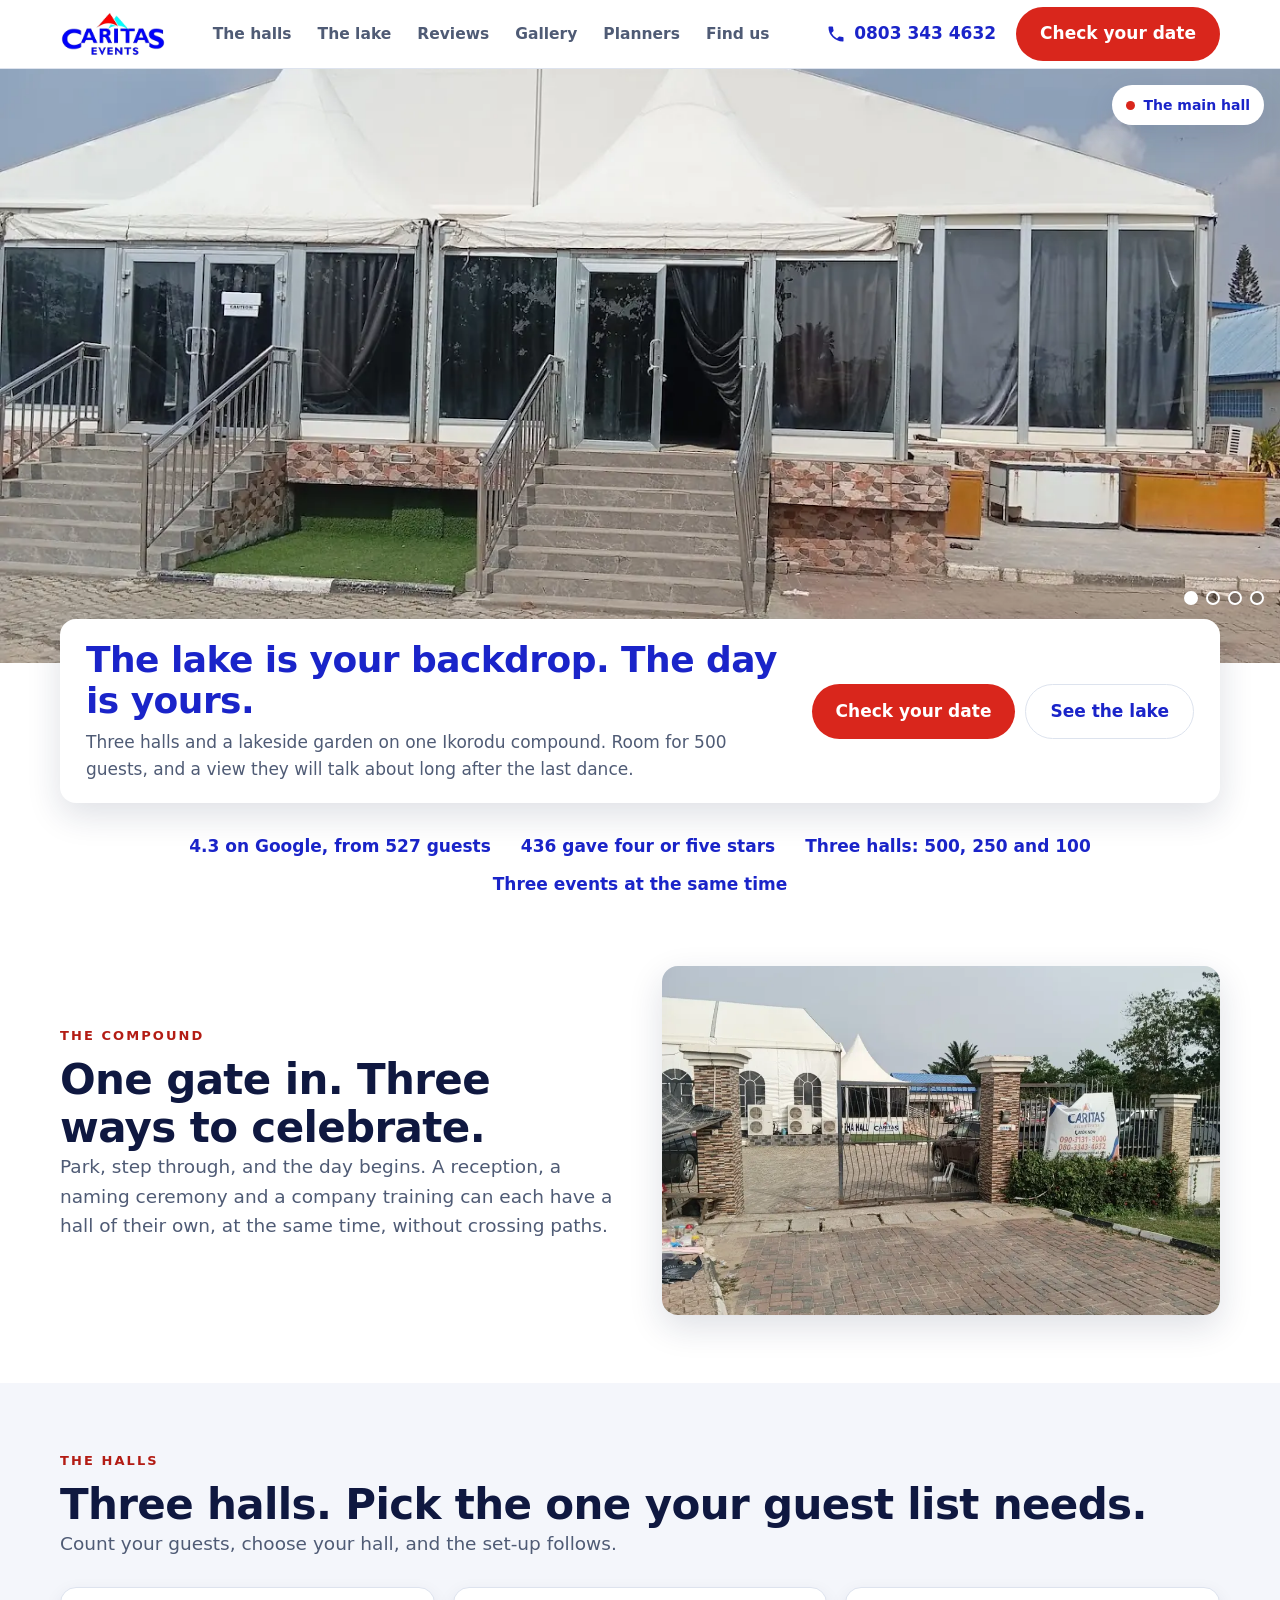
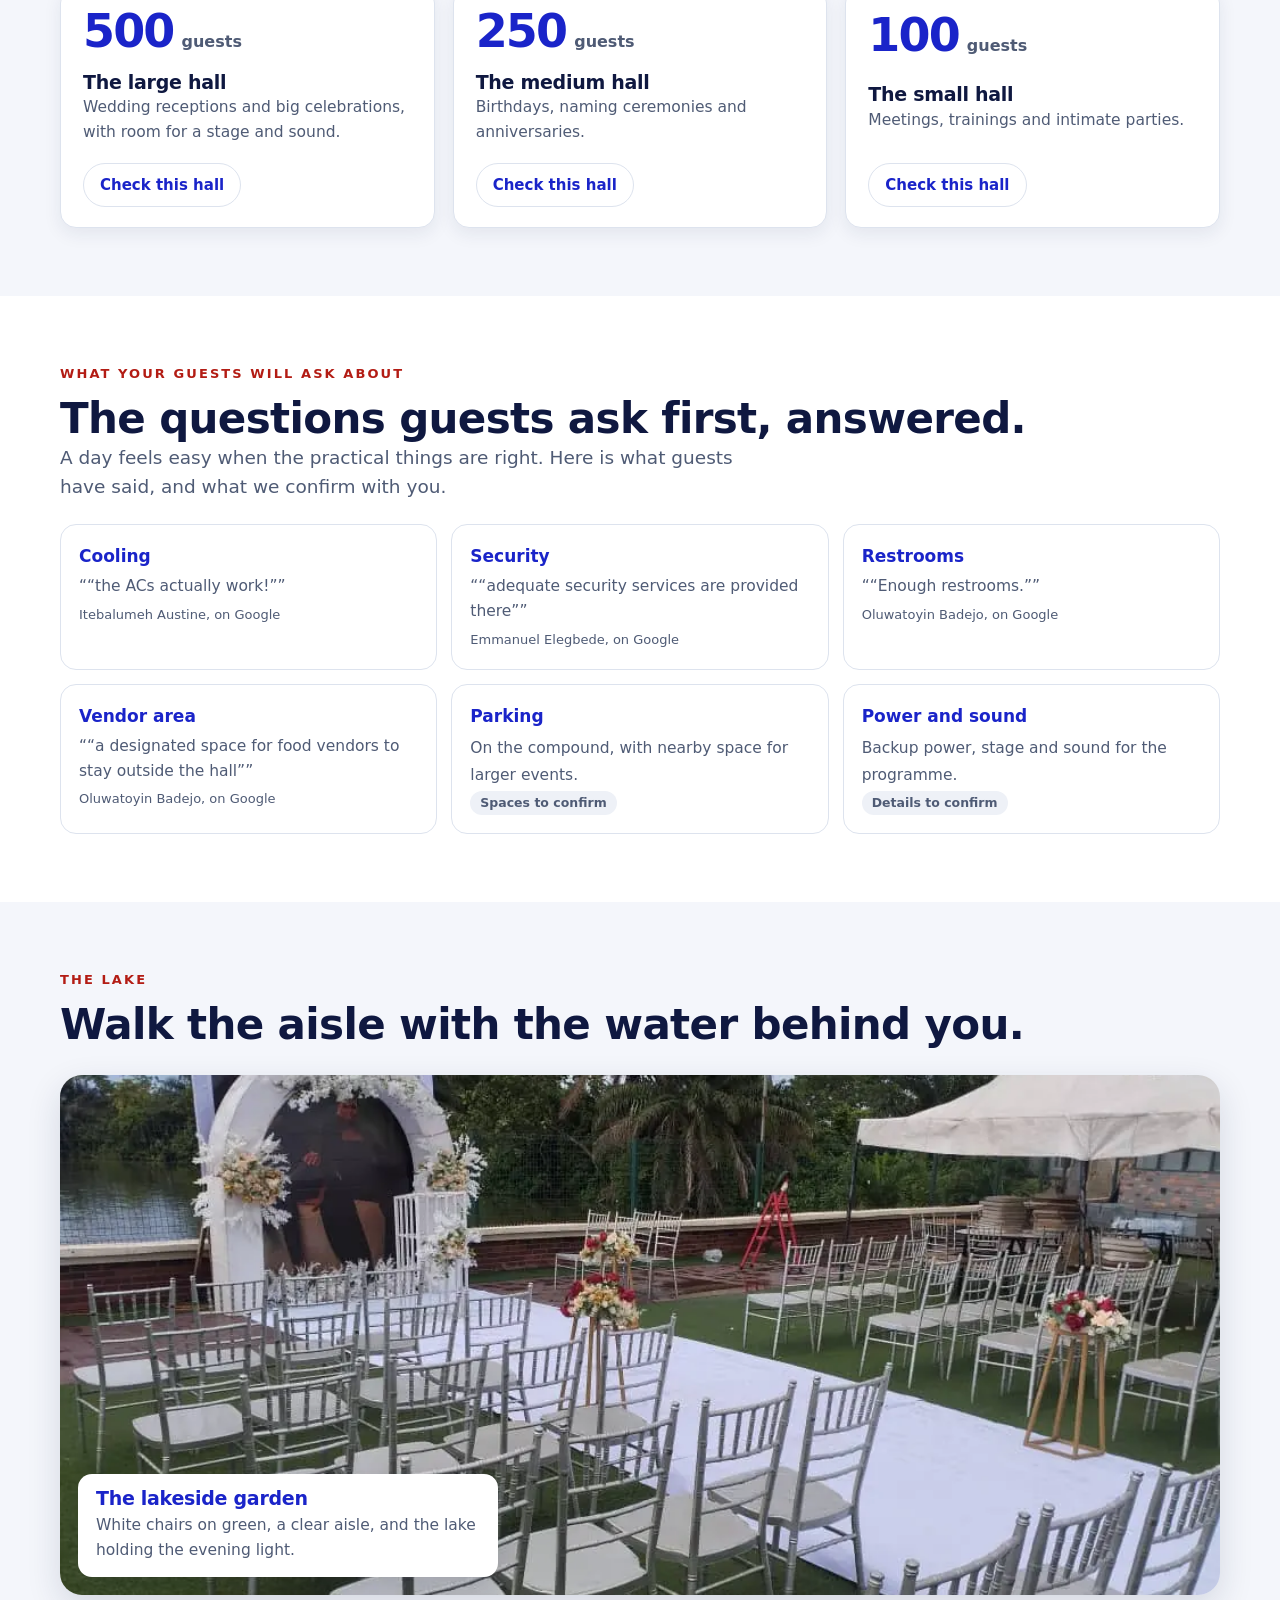
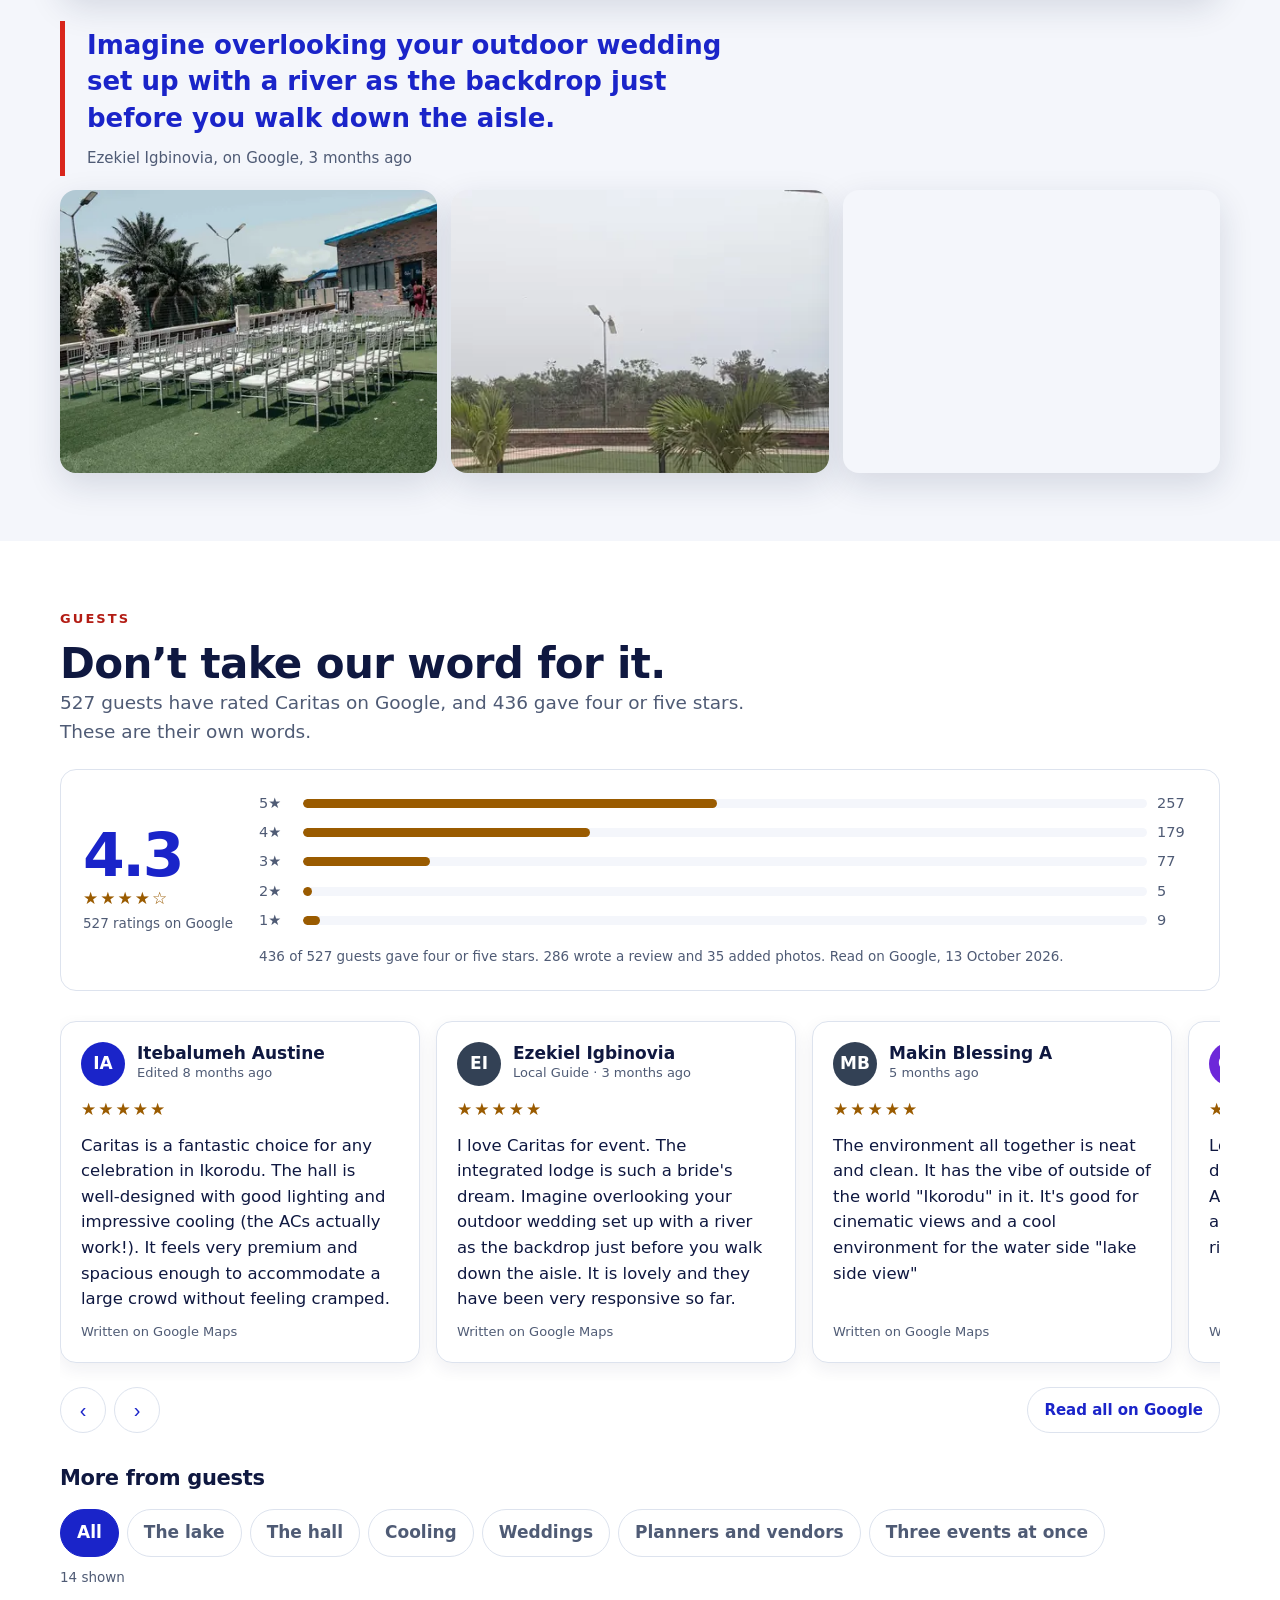
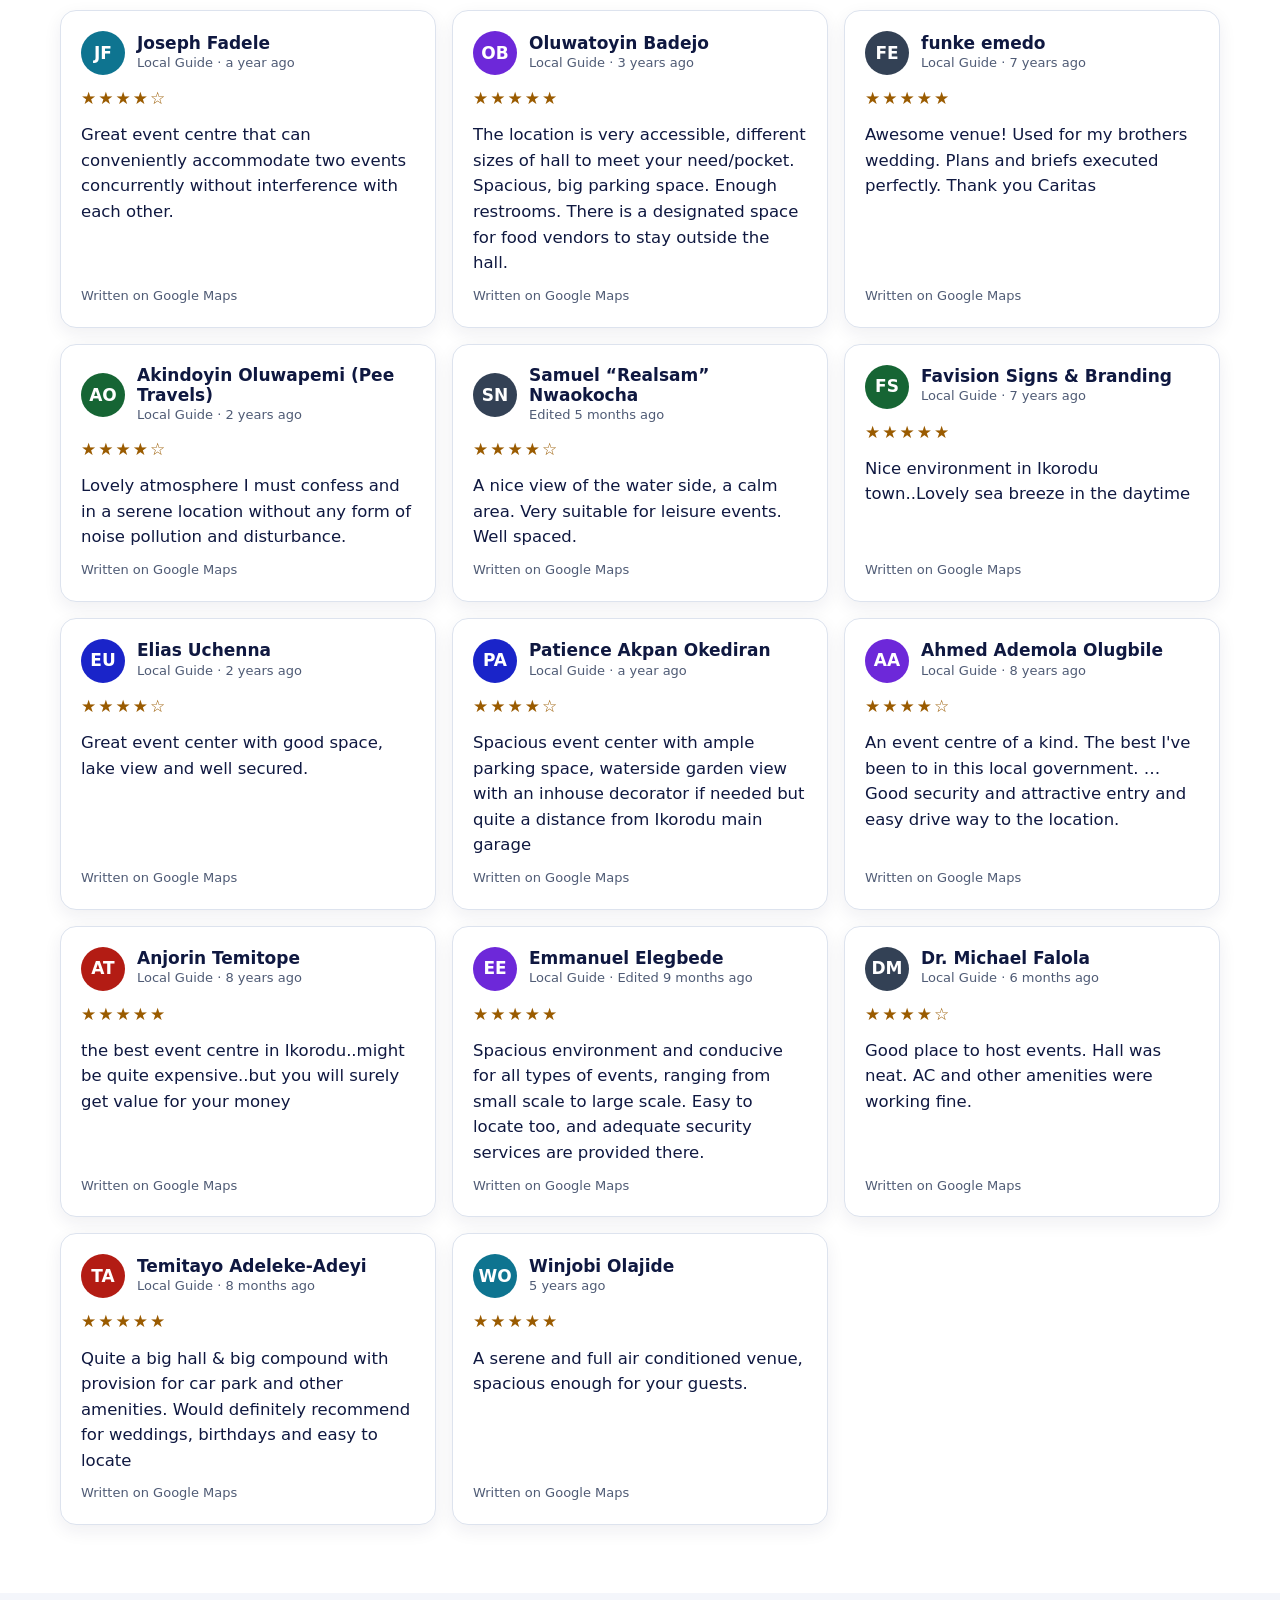
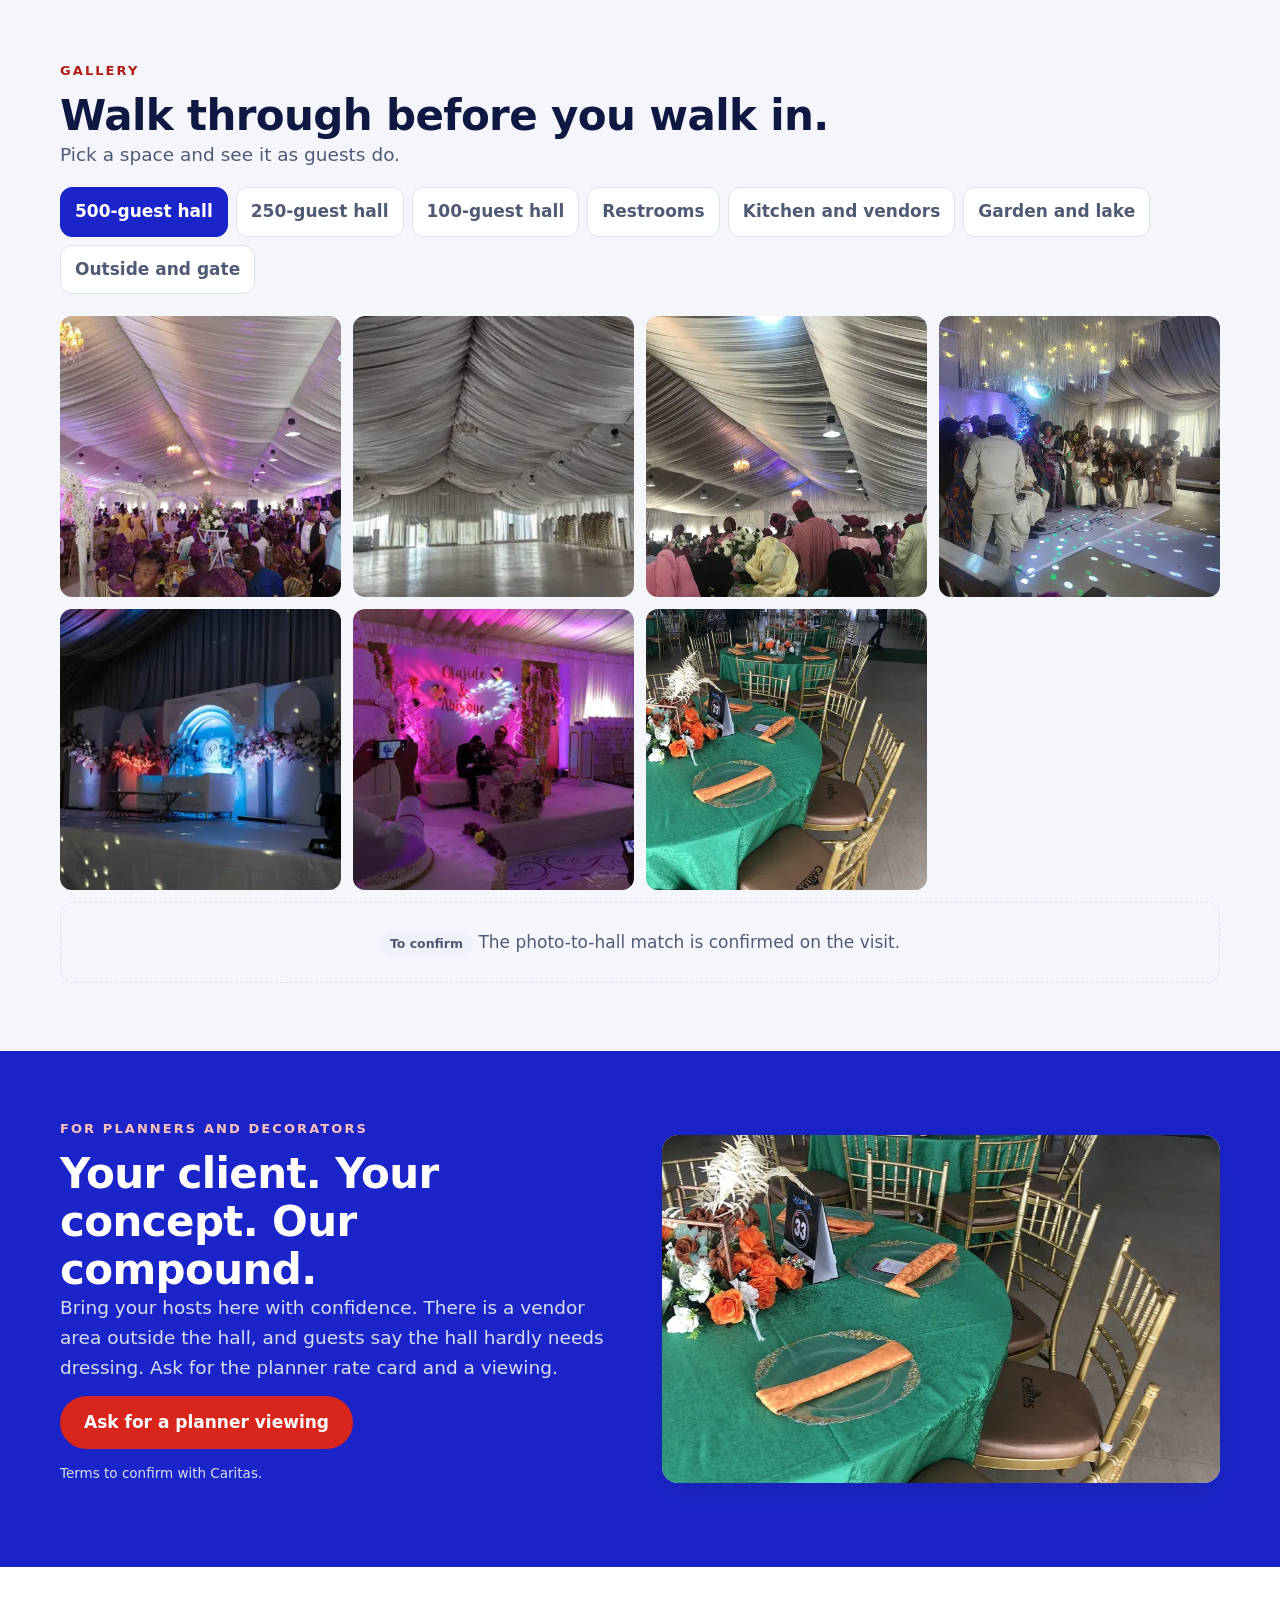
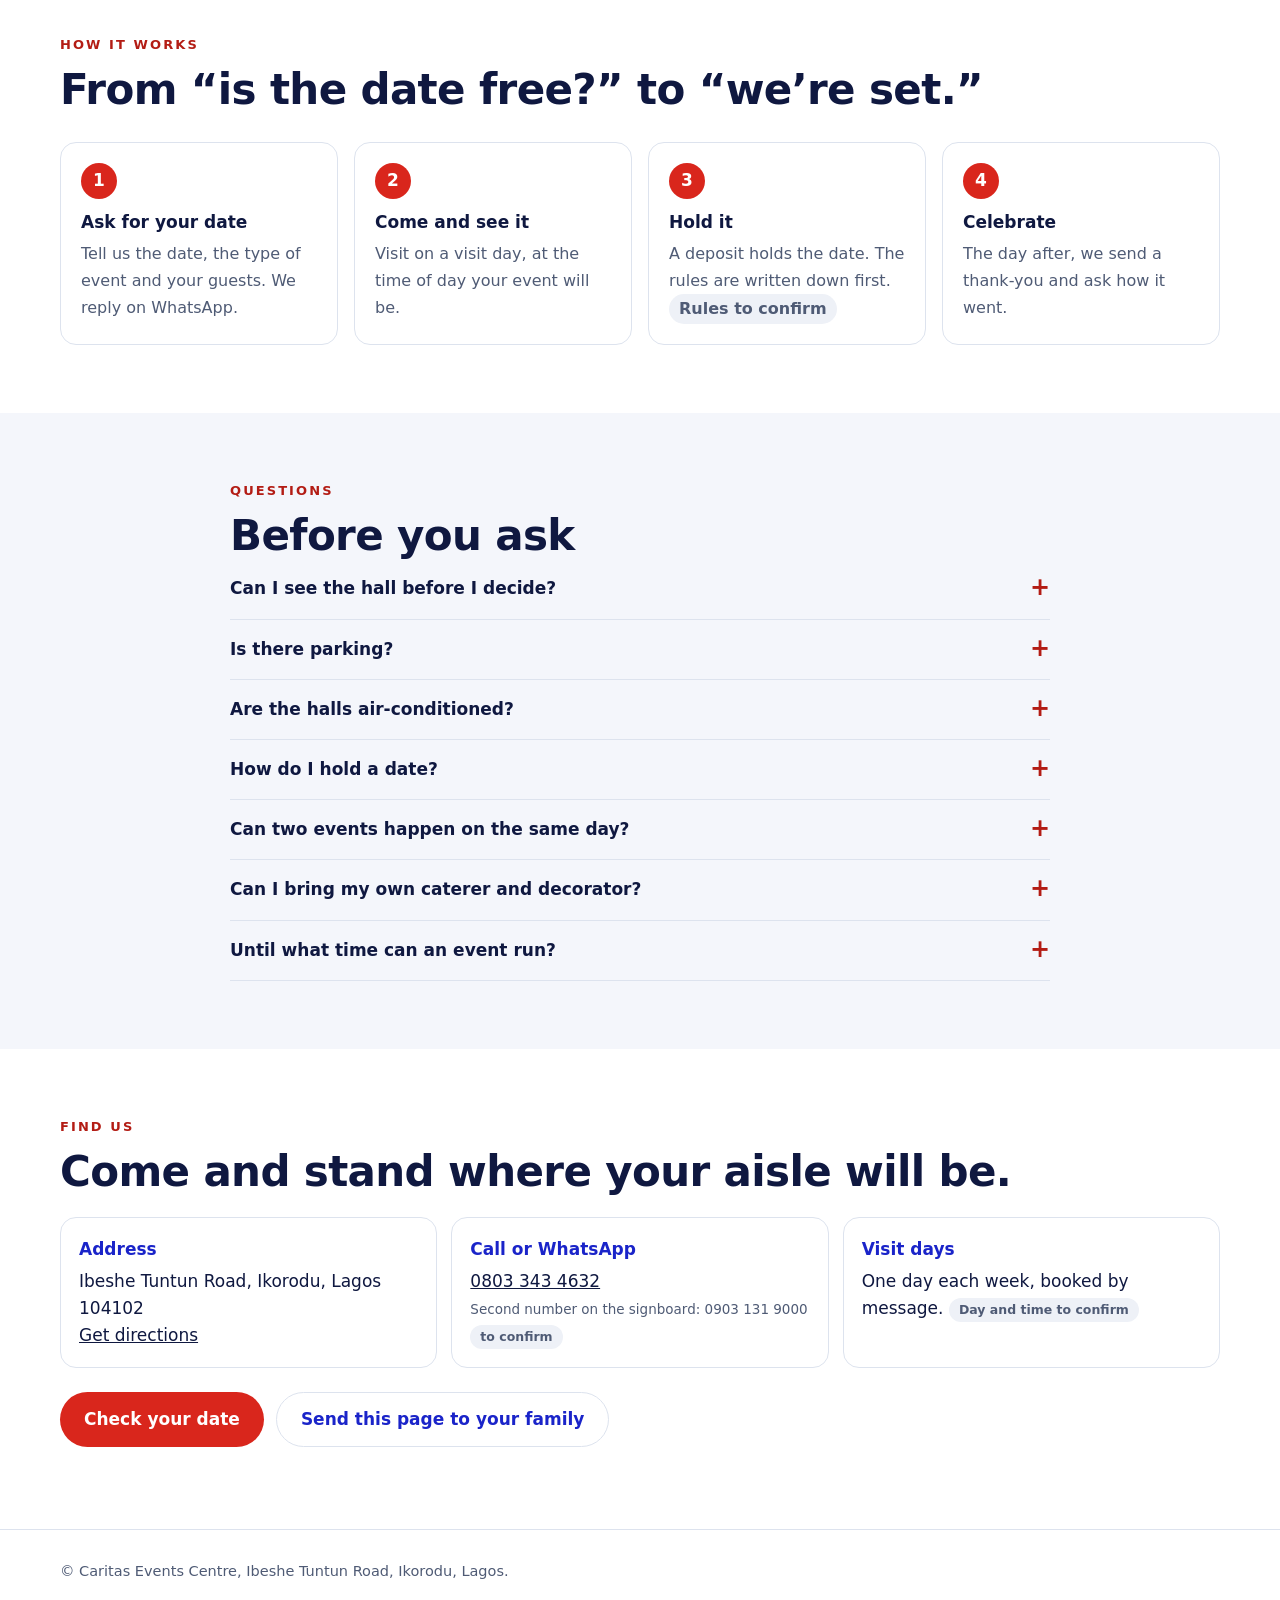
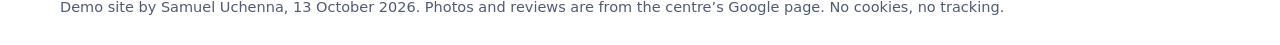
==== essential/index.html @ 0347643a "Preview v3: real reviews, hall galleries, faster images, bug fixes Co-Authored-By: Claude Sonnet 5.5" ====
<!doctype html><html lang="en"><head><meta charset="utf-8"><meta name="viewport" content="width=device-width, initial-scale=1"><meta name="robots" content="noindex, nofollow"><meta name="theme-color" content="#1a24c9"><title>Caritas Events Centre, Ikorodu: the lake is your backdrop</title><meta name="description" content="Three halls and a lakeside garden in Ikorodu. Weddings, birthdays, naming ceremonies and company events, for 100 to 500 guests."><link rel="icon" type="image/png" href="../assets/img/favicon.png"><link rel="preload" as="image" href="../assets/img/exterior-main-hall-960.webp" imagesrcset="../assets/img/exterior-main-hall-480.webp 480w, ../assets/img/exterior-main-hall-960.webp 960w, ../assets/img/exterior-main-hall-1400.webp 1400w" imagesizes="100vw" fetchpriority="high"><script>document.documentElement.className+=" js"</script><link rel="stylesheet" href="../assets/site.css"></head><body><a class="skip" href="#main">Skip to the content</a><header class="top"><div class="wrap"><a class="logo" href="#" aria-label="Caritas Events Centre home"><img src="../assets/img/logo.png" alt="Caritas Events Centre" width="106" height="46"></a><nav class="links" id="site-nav" aria-label="Main"><a href="#halls">The halls</a><a href="#lake">The lake</a><a href="#reviews">Reviews</a><a href="#gallery">Gallery</a><a href="#planners">Planners</a><a href="#contact">Find us</a></nav><div class="hdr-right"><a class="ph-link hide-sm" href="tel:+2348033434632"><svg class="ico" viewBox="0 0 24 24" aria-hidden="true"><path d="M6.62 10.79a15.05 15.05 0 0 0 6.59 6.59l2.2-2.2a1 1 0 0 1 1.01-.24c1.12.37 2.33.57 3.58.57a1 1 0 0 1 1 1V20a1 1 0 0 1-1 1A17 17 0 0 1 3 4a1 1 0 0 1 1-1h3.5a1 1 0 0 1 1 1c0 1.25.2 2.46.57 3.58a1 1 0 0 1-.25 1.01l-2.2 2.2z"/></svg>0803 343 4632</a><a class="btn btn-coral hide-sm" href="#" data-open="date">Check your date</a><button class="btn btn-line menu-btn" aria-label="Menu" aria-controls="site-nav">Menu</button></div></div></header><main id="main"><section class="hero" style="padding:0"><div class="slides"><div class="slide"><img src="../assets/img/exterior-main-hall-960.webp" srcset="../assets/img/exterior-main-hall-480.webp 480w, ../assets/img/exterior-main-hall-960.webp 960w, ../assets/img/exterior-main-hall-1400.webp 1400w" sizes="100vw" width="1400" height="1054" alt="The main marquee hall, seen from the forecourt" fetchpriority="high" decoding="async"><a class="tag" href="#halls">The main hall</a></div><div class="slide"><img src="../assets/img/lakeside-ceremony-garden-960.webp" srcset="../assets/img/lakeside-ceremony-garden-480.webp 480w, ../assets/img/lakeside-ceremony-garden-960.webp 960w, ../assets/img/lakeside-ceremony-garden-1020.webp 1020w" sizes="100vw" width="1020" height="768" alt="The lakeside garden, set for a ceremony, with the water behind" loading="lazy" decoding="async"><a class="tag" href="#lake">The lakeside garden</a></div><div class="slide"><img src="../assets/img/marquee-interior-wedding-960.webp" srcset="../assets/img/marquee-interior-wedding-480.webp 480w, ../assets/img/marquee-interior-wedding-960.webp 960w, ../assets/img/marquee-interior-wedding-1400.webp 1400w" sizes="100vw" width="1400" height="1050" alt="Inside the marquee hall at a wedding reception" loading="lazy" decoding="async"><a class="tag" href="#gallery">Inside the hall</a></div><div class="slide"><img src="../assets/img/stage-blue-lighting-960.webp" srcset="../assets/img/stage-blue-lighting-480.webp 480w, ../assets/img/stage-blue-lighting-960.webp 960w, ../assets/img/stage-blue-lighting-1400.webp 1400w" sizes="100vw" width="1400" height="934" alt="A stage with blue lighting and flowers" loading="lazy" decoding="async"><a class="tag" href="#gallery">The stage</a></div><div class="dots"><button aria-label="Show photo 1"></button><button aria-label="Show photo 2"></button><button aria-label="Show photo 3"></button><button aria-label="Show photo 4"></button></div></div><div class="panel"><div><h1>The lake is your backdrop. The day is yours.</h1><p>Three halls and a lakeside garden on one Ikorodu compound. Room for 500 guests, and a view they will talk about long after the last dance.</p></div><div class="cta"><a class="btn btn-coral" href="#" data-open="date">Check your date</a><a class="btn btn-line" href="#lake">See the lake</a></div></div></section><div class="wrap"><div class="proof"><span>4.3 on Google, from 527 guests</span><span>436 gave four or five stars</span><span>Three halls: 500, 250 and 100</span><span>Three events at the same time</span></div></div><section><div class="wrap split"><div><div class="eyebrow">The compound</div><h2>One gate in. Three ways to celebrate.</h2><p class="lead">Park, step through, and the day begins. A reception, a naming ceremony and a company training can each have a hall of their own, at the same time, without crossing paths.</p></div><div class="photo wide reveal"><img src="../assets/img/gate-and-signboard-960.webp" srcset="../assets/img/gate-and-signboard-480.webp 480w, ../assets/img/gate-and-signboard-960.webp 960w, ../assets/img/gate-and-signboard-1400.webp 1400w" sizes="(max-width:900px) 100vw, 560px" width="1400" height="1050" alt="The gate and signboard at Caritas Events Centre" loading="lazy" decoding="async"></div></div></section><section id="halls" class="mist"><div class="wrap"><div class="eyebrow">The halls</div><h2>Three halls. Pick the one your guest list needs.</h2><p class="lead">Count your guests, choose your hall, and the set-up follows.</p><div class="halls"><article class="hall compact reveal"><div class="cap">500<small>guests</small></div><div class="info"><h3>The large hall</h3><p>Wedding receptions and big celebrations, with room for a stage and sound.</p></div><a class="btn btn-line btn-sm" href="#" data-open="date" data-hall="the 500-guest hall">Check this hall</a></article><article class="hall compact reveal"><div class="cap">250<small>guests</small></div><div class="info"><h3>The medium hall</h3><p>Birthdays, naming ceremonies and anniversaries.</p></div><a class="btn btn-line btn-sm" href="#" data-open="date" data-hall="the 250-guest hall">Check this hall</a></article><article class="hall compact reveal"><div class="cap">100<small>guests</small></div><div class="info"><h3>The small hall</h3><p>Meetings, trainings and intimate parties.</p></div><a class="btn btn-line btn-sm" href="#" data-open="date" data-hall="the 100-guest hall">Check this hall</a></article></div></div></section><section><div class="wrap"><div class="eyebrow">What your guests will ask about</div><h2>The questions guests ask first, answered.</h2><p class="lead">A day feels easy when the practical things are right. Here is what guests have said, and what we confirm with you.</p><div class="cards"><div class="card reveal"><b>Cooling</b><q>“the ACs actually work!”</q><cite>Itebalumeh Austine, on Google</cite></div><div class="card reveal"><b>Security</b><q>“adequate security services are provided there”</q><cite>Emmanuel Elegbede, on Google</cite></div><div class="card reveal"><b>Restrooms</b><q>“Enough restrooms.”</q><cite>Oluwatoyin Badejo, on Google</cite></div><div class="card reveal"><b>Vendor area</b><q>“a designated space for food vendors to stay outside the hall”</q><cite>Oluwatoyin Badejo, on Google</cite></div><div class="card reveal"><b>Parking</b><span style="color:var(--muted);font-size:15.5px">On the compound, with nearby space for larger events.</span><br><span class="tbc">Spaces to confirm</span></div><div class="card reveal"><b>Power and sound</b><span style="color:var(--muted);font-size:15.5px">Backup power, stage and sound for the programme.</span><br><span class="tbc">Details to confirm</span></div></div></div></section><section id="lake" class="mist"><div class="wrap"><div class="eyebrow">The lake</div><h2>Walk the aisle with the water behind you.</h2><div class="feature reveal"><img src="../assets/img/lakeside-ceremony-garden-960.webp" srcset="../assets/img/lakeside-ceremony-garden-480.webp 480w, ../assets/img/lakeside-ceremony-garden-960.webp 960w, ../assets/img/lakeside-ceremony-garden-1020.webp 1020w" sizes="(max-width:1200px) 100vw, 1160px" width="1020" height="768" alt="The lakeside garden, set for a ceremony, with the water behind" loading="lazy" decoding="async"><div class="cap-card"><h3>The lakeside garden</h3><p>White chairs on green, a clear aisle, and the lake holding the evening light.</p></div></div><blockquote class="quote-hero"><q>Imagine overlooking your outdoor wedding set up with a river as the backdrop just before you walk down the aisle.</q><cite>Ezekiel Igbinovia, on Google, 3 months ago</cite></blockquote><div class="strip"><div class="photo reveal"><img src="../assets/img/garden-chairs-by-water-960.webp" srcset="../assets/img/garden-chairs-by-water-480.webp 480w, ../assets/img/garden-chairs-by-water-960.webp 960w, ../assets/img/garden-chairs-by-water-1400.webp 1400w" sizes="(max-width:700px) 100vw, 380px" width="1400" height="934" alt="Ceremony chairs set out on the lawn beside the water" loading="lazy" decoding="async"></div><div class="photo reveal"><img src="../assets/img/water-view-960.webp" srcset="../assets/img/water-view-480.webp 480w, ../assets/img/water-view-960.webp 960w, ../assets/img/water-view-1400.webp 1400w" sizes="(max-width:700px) 100vw, 380px" width="1400" height="788" alt="The water beyond the compound wall" loading="lazy" decoding="async"></div><div class="photo reveal"><img src="../assets/img/exterior-main-hall-960.webp" srcset="../assets/img/exterior-main-hall-480.webp 480w, ../assets/img/exterior-main-hall-960.webp 960w, ../assets/img/exterior-main-hall-1400.webp 1400w" sizes="(max-width:700px) 100vw, 380px" width="1400" height="1054" alt="The main marquee hall, seen from the forecourt" loading="lazy" decoding="async"></div></div></div></section><section id="reviews"><div class="wrap"><div class="eyebrow">Guests</div><h2>Don’t take our word for it.</h2><p class="lead">527 guests have rated Caritas on Google, and 436 gave four or five stars. These are their own words.</p><div class="sum-row"><div><div class="big">4.3</div><div class="stars" aria-hidden="true">★★★★☆</div><div class="note">527 ratings on Google</div></div><div class="bars"><div class="bar-r"><span>5★</span><i><b style="width:49%"></b></i><span>257</span></div><div class="bar-r"><span>4★</span><i><b style="width:34%"></b></i><span>179</span></div><div class="bar-r"><span>3★</span><i><b style="width:15%"></b></i><span>77</span></div><div class="bar-r"><span>2★</span><i><b style="width:1%"></b></i><span>5</span></div><div class="bar-r"><span>1★</span><i><b style="width:2%"></b></i><span>9</span></div><p class="note" style="margin:8px 0 0">436 of 527 guests gave four or five stars. 286 wrote a review and 35 added photos. Read on Google, 13 October 2026.</p></div></div><div class="rv-wrap"><div class="rv-track" id="rv-home" tabindex="0" aria-label="Guest reviews, scroll sideways"><article class="rv" data-tags="hall ac"><div class="who"><span class="av" style="background:#1a24c9" aria-hidden="true">IA</span><div><div class="nm">Itebalumeh Austine</div><div class="mt">Edited 8 months ago</div></div></div><div class="stars" role="img" aria-label="5 out of 5 stars">★★★★★</div><q>Caritas is a fantastic choice for any celebration in Ikorodu. The hall is well-designed with good lighting and impressive cooling (the ACs actually work!). It feels very premium and spacious enough to accommodate a large crowd without feeling cramped.</q><div class="src">Written on Google Maps</div></article><article class="rv" data-tags="lake weddings"><div class="who"><span class="av" style="background:#334155" aria-hidden="true">EI</span><div><div class="nm">Ezekiel Igbinovia</div><div class="mt">Local Guide &middot; 3 months ago</div></div></div><div class="stars" role="img" aria-label="5 out of 5 stars">★★★★★</div><q>I love Caritas for event. The integrated lodge is such a bride&#x27;s dream. Imagine overlooking your outdoor wedding set up with a river as the backdrop just before you walk down the aisle. It is lovely and they have been very responsive so far.</q><div class="src">Written on Google Maps</div></article><article class="rv" data-tags="lake"><div class="who"><span class="av" style="background:#334155" aria-hidden="true">MB</span><div><div class="nm">Makin Blessing A</div><div class="mt">5 months ago</div></div></div><div class="stars" role="img" aria-label="5 out of 5 stars">★★★★★</div><q>The environment all together is neat and clean. It has the vibe of outside of the world &quot;Ikorodu&quot; in it. It&#x27;s good for cinematic views and a cool environment for the water side &quot;lake side view&quot;</q><div class="src">Written on Google Maps</div></article><article class="rv" data-tags="hall ac"><div class="who"><span class="av" style="background:#6d28d9" aria-hidden="true">OT</span><div><div class="nm">Olubode Taiwo</div><div class="mt">Local Guide &middot; a year ago</div></div></div><div class="stars" role="img" aria-label="5 out of 5 stars">★★★★★</div><q>Lovely event space; spacious, well-designed, and very comfortable. The AC was super cold (in a good way!) and the overall atmosphere was just right. Great spot for gatherings.</q><div class="src">Written on Google Maps</div></article><article class="rv" data-tags="planners"><div class="who"><span class="av" style="background:#166534" aria-hidden="true">FK</span><div><div class="nm">Femi Kumolu</div><div class="mt">Local Guide &middot; a year ago</div></div></div><div class="stars" role="img" aria-label="4 out of 5 stars">★★★★☆</div><q>I recently attended an event at Caritas Event Center as a vendor, bringing our photobooth for a Nikkai engagement. I must say, I was pleasantly surprised that Ikorodu has such a spacious and well-maintained hall.</q><div class="src">Written on Google Maps</div></article><article class="rv" data-tags="three"><div class="who"><span class="av" style="background:#6d28d9" aria-hidden="true">SF</span><div><div class="nm">Safi Funmilayo</div><div class="mt">Local Guide &middot; a year ago</div></div></div><div class="stars" role="img" aria-label="4 out of 5 stars">★★★★☆</div><q>It’s a great event centre with enough space and 3 events can happen at once.</q><div class="src">Written on Google Maps</div></article><article class="rv" data-tags="hall ac planners"><div class="who"><span class="av" style="background:#8a4b00" aria-hidden="true">SS</span><div><div class="nm">sandra shenkoya</div><div class="mt">Local Guide &middot; Edited 5 years ago</div></div></div><div class="stars" role="img" aria-label="4 out of 5 stars">★★★★☆</div><q>The hall it self is big and spacious, with air conditioners that actually work. It doesn&#x27;t need much decorations cos it looks rather nice. … It&#x27;s nice for pictures and it&#x27;s along the road side so you don&#x27;t miss your way.</q><div class="src">Written on Google Maps</div></article><article class="rv" data-tags="hall"><div class="who"><span class="av" style="background:#0e7490" aria-hidden="true">AA</span><div><div class="nm">Anita Ajah</div><div class="mt">Local Guide &middot; 7 years ago</div></div></div><div class="stars" role="img" aria-label="4 out of 5 stars">★★★★☆</div><q>This is the biggest and well managed corporate and social event center in Ikorodu. Located on a big piece of land and in a serene environment</q><div class="src">Written on Google Maps</div></article></div><div class="car-btns"><button class="car-prev" aria-label="Previous reviews">&#8249;</button><button class="car-next" aria-label="Next reviews">&#8250;</button><a class="btn btn-line btn-sm" style="margin-left:auto" href="https://www.google.com/maps/place/Caritas+Events+Centre/@6.5848341,3.4921721,17z/data=!4m8!3m7!1s0x103bede7ea546eed:0x8d86a4871b1d85a9!8m2!3d6.5848341!4d3.4921721!9m1!1b1!16s%2Fg%2F11b6tzh2dl" target="_blank" rel="noopener">Read all on Google</a></div></div><h3 style="margin-top:34px">More from guests</h3><div><div class="chips rv-filter" data-for="rv-all" role="group" aria-label="Filter reviews"><button class="on" data-f="all" aria-pressed="true">All</button><button data-f="lake" aria-pressed="false">The lake</button><button data-f="hall" aria-pressed="false">The hall</button><button data-f="ac" aria-pressed="false">Cooling</button><button data-f="weddings" aria-pressed="false">Weddings</button><button data-f="planners" aria-pressed="false">Planners and vendors</button><button data-f="three" aria-pressed="false">Three events at once</button></div><p class="note rv-count" style="margin-top:10px">14 shown</p><div class="rv-grid" id="rv-all"><article class="rv" data-tags="three"><div class="who"><span class="av" style="background:#0e7490" aria-hidden="true">JF</span><div><div class="nm">Joseph Fadele</div><div class="mt">Local Guide &middot; a year ago</div></div></div><div class="stars" role="img" aria-label="4 out of 5 stars">★★★★☆</div><q>Great event centre that can conveniently accommodate two events concurrently without interference with each other.</q><div class="src">Written on Google Maps</div></article><article class="rv" data-tags="planners hall"><div class="who"><span class="av" style="background:#6d28d9" aria-hidden="true">OB</span><div><div class="nm">Oluwatoyin Badejo</div><div class="mt">Local Guide &middot; 3 years ago</div></div></div><div class="stars" role="img" aria-label="5 out of 5 stars">★★★★★</div><q>The location is very accessible, different sizes of hall to meet your need/pocket. Spacious, big parking space. Enough restrooms. There is a designated space for food vendors to stay outside the hall.</q><div class="src">Written on Google Maps</div></article><article class="rv" data-tags="weddings planners"><div class="who"><span class="av" style="background:#334155" aria-hidden="true">FE</span><div><div class="nm">funke emedo</div><div class="mt">Local Guide &middot; 7 years ago</div></div></div><div class="stars" role="img" aria-label="5 out of 5 stars">★★★★★</div><q>Awesome venue! Used for my brothers wedding. Plans and briefs executed perfectly. Thank you Caritas</q><div class="src">Written on Google Maps</div></article><article class="rv" data-tags="lake"><div class="who"><span class="av" style="background:#166534" aria-hidden="true">AO</span><div><div class="nm">Akindoyin Oluwapemi (Pee Travels)</div><div class="mt">Local Guide &middot; 2 years ago</div></div></div><div class="stars" role="img" aria-label="4 out of 5 stars">★★★★☆</div><q>Lovely atmosphere I must confess and in a serene location without any form of noise pollution and disturbance.</q><div class="src">Written on Google Maps</div></article><article class="rv" data-tags="lake"><div class="who"><span class="av" style="background:#334155" aria-hidden="true">SN</span><div><div class="nm">Samuel “Realsam” Nwaokocha</div><div class="mt">Edited 5 months ago</div></div></div><div class="stars" role="img" aria-label="4 out of 5 stars">★★★★☆</div><q>A nice view of the water side, a calm area. Very suitable for leisure events. Well spaced.</q><div class="src">Written on Google Maps</div></article><article class="rv" data-tags="lake"><div class="who"><span class="av" style="background:#166534" aria-hidden="true">FS</span><div><div class="nm">Favision Signs &amp; Branding</div><div class="mt">Local Guide &middot; 7 years ago</div></div></div><div class="stars" role="img" aria-label="5 out of 5 stars">★★★★★</div><q>Nice environment in Ikorodu town..Lovely sea breeze in the daytime</q><div class="src">Written on Google Maps</div></article><article class="rv" data-tags="lake"><div class="who"><span class="av" style="background:#1a24c9" aria-hidden="true">EU</span><div><div class="nm">Elias Uchenna</div><div class="mt">Local Guide &middot; 2 years ago</div></div></div><div class="stars" role="img" aria-label="4 out of 5 stars">★★★★☆</div><q>Great event center with good space, lake view and well secured.</q><div class="src">Written on Google Maps</div></article><article class="rv" data-tags="lake planners"><div class="who"><span class="av" style="background:#1a24c9" aria-hidden="true">PA</span><div><div class="nm">Patience Akpan Okediran</div><div class="mt">Local Guide &middot; a year ago</div></div></div><div class="stars" role="img" aria-label="4 out of 5 stars">★★★★☆</div><q>Spacious event center with ample parking space, waterside garden view with an inhouse decorator if needed but quite a distance from Ikorodu main garage</q><div class="src">Written on Google Maps</div></article><article class="rv" data-tags="hall"><div class="who"><span class="av" style="background:#6d28d9" aria-hidden="true">AA</span><div><div class="nm">Ahmed Ademola Olugbile</div><div class="mt">Local Guide &middot; 8 years ago</div></div></div><div class="stars" role="img" aria-label="4 out of 5 stars">★★★★☆</div><q>An event centre of a kind. The best I&#x27;ve been to in this local government. … Good security and attractive entry and easy drive way to the location.</q><div class="src">Written on Google Maps</div></article><article class="rv" data-tags="hall"><div class="who"><span class="av" style="background:#b31c14" aria-hidden="true">AT</span><div><div class="nm">Anjorin Temitope</div><div class="mt">Local Guide &middot; 8 years ago</div></div></div><div class="stars" role="img" aria-label="5 out of 5 stars">★★★★★</div><q>the best event centre in Ikorodu..might be quite expensive..but you will surely get value for your money</q><div class="src">Written on Google Maps</div></article><article class="rv" data-tags="hall"><div class="who"><span class="av" style="background:#6d28d9" aria-hidden="true">EE</span><div><div class="nm">Emmanuel Elegbede</div><div class="mt">Local Guide &middot; Edited 9 months ago</div></div></div><div class="stars" role="img" aria-label="5 out of 5 stars">★★★★★</div><q>Spacious environment and conducive for all types of events, ranging from small scale to large scale. Easy to locate too, and adequate security services are provided there.</q><div class="src">Written on Google Maps</div></article><article class="rv" data-tags="hall ac"><div class="who"><span class="av" style="background:#334155" aria-hidden="true">DM</span><div><div class="nm">Dr. Michael Falola</div><div class="mt">Local Guide &middot; 6 months ago</div></div></div><div class="stars" role="img" aria-label="4 out of 5 stars">★★★★☆</div><q>Good place to host events. Hall was neat. AC and other amenities were working fine.</q><div class="src">Written on Google Maps</div></article><article class="rv" data-tags="weddings"><div class="who"><span class="av" style="background:#b31c14" aria-hidden="true">TA</span><div><div class="nm">Temitayo Adeleke-Adeyi</div><div class="mt">Local Guide &middot; 8 months ago</div></div></div><div class="stars" role="img" aria-label="5 out of 5 stars">★★★★★</div><q>Quite a big hall &amp; big compound with provision for car park and other amenities. Would definitely recommend for weddings, birthdays and easy to locate</q><div class="src">Written on Google Maps</div></article><article class="rv" data-tags="hall ac"><div class="who"><span class="av" style="background:#0e7490" aria-hidden="true">WO</span><div><div class="nm">Winjobi Olajide</div><div class="mt">5 years ago</div></div></div><div class="stars" role="img" aria-label="5 out of 5 stars">★★★★★</div><q>A serene and full air conditioned venue, spacious enough for your guests.</q><div class="src">Written on Google Maps</div></article></div></div></div></section><section id="gallery" class="mist"><div class="wrap"><div class="eyebrow">Gallery</div><h2>Walk through before you walk in.</h2><p class="lead">Pick a space and see it as guests do.</p><div><div class="tabs" role="tablist" aria-label="Choose a space"><button role="tab" data-t="g1-t500" class="on" aria-selected="true">500-guest hall</button><button role="tab" data-t="g1-t250" class="" aria-selected="false">250-guest hall</button><button role="tab" data-t="g1-t100" class="" aria-selected="false">100-guest hall</button><button role="tab" data-t="g1-trest" class="" aria-selected="false">Restrooms</button><button role="tab" data-t="g1-tkit" class="" aria-selected="false">Kitchen and vendors</button><button role="tab" data-t="g1-tgar" class="" aria-selected="false">Garden and lake</button><button role="tab" data-t="g1-tout" class="" aria-selected="false">Outside and gate</button></div><div class="tabpane" id="g1-t500" role="tabpanel"><div class="gal"><button data-zoom data-full="../assets/img/marquee-interior-wedding-1400.webp" aria-label="Enlarge photo"><img src="../assets/img/marquee-interior-wedding-960.webp" srcset="../assets/img/marquee-interior-wedding-480.webp 480w, ../assets/img/marquee-interior-wedding-960.webp 960w, ../assets/img/marquee-interior-wedding-1400.webp 1400w" sizes="(max-width:900px) 50vw, 25vw" width="1400" height="1050" alt="Inside the marquee hall at a wedding reception" loading="lazy" decoding="async"></button><button data-zoom data-full="../assets/img/marquee-interior-empty-1400.webp" aria-label="Enlarge photo"><img src="../assets/img/marquee-interior-empty-960.webp" srcset="../assets/img/marquee-interior-empty-480.webp 480w, ../assets/img/marquee-interior-empty-960.webp 960w, ../assets/img/marquee-interior-empty-1400.webp 1400w" sizes="(max-width:900px) 50vw, 25vw" width="1400" height="788" alt="The marquee hall before the guests arrive" loading="lazy" decoding="async"></button><button data-zoom data-full="../assets/img/marquee-ceiling-crowd-1400.webp" aria-label="Enlarge photo"><img src="../assets/img/marquee-ceiling-crowd-960.webp" srcset="../assets/img/marquee-ceiling-crowd-480.webp 480w, ../assets/img/marquee-ceiling-crowd-960.webp 960w, ../assets/img/marquee-ceiling-crowd-1400.webp 1400w" sizes="(max-width:900px) 50vw, 25vw" width="1400" height="1867" alt="The draped ceiling of the hall over a full reception" loading="lazy" decoding="async"></button><button data-zoom data-full="../assets/img/dance-floor-lights-1400.webp" aria-label="Enlarge photo"><img src="../assets/img/dance-floor-lights-960.webp" srcset="../assets/img/dance-floor-lights-480.webp 480w, ../assets/img/dance-floor-lights-960.webp 960w, ../assets/img/dance-floor-lights-1400.webp 1400w" sizes="(max-width:900px) 50vw, 25vw" width="1400" height="1867" alt="Guests on the dance floor under party lights" loading="lazy" decoding="async"></button><button data-zoom data-full="../assets/img/stage-blue-lighting-1400.webp" aria-label="Enlarge photo"><img src="../assets/img/stage-blue-lighting-960.webp" srcset="../assets/img/stage-blue-lighting-480.webp 480w, ../assets/img/stage-blue-lighting-960.webp 960w, ../assets/img/stage-blue-lighting-1400.webp 1400w" sizes="(max-width:900px) 50vw, 25vw" width="1400" height="934" alt="A stage with blue lighting and flowers" loading="lazy" decoding="async"></button><button data-zoom data-full="../assets/img/stage-pink-lighting-1400.webp" aria-label="Enlarge photo"><img src="../assets/img/stage-pink-lighting-960.webp" srcset="../assets/img/stage-pink-lighting-480.webp 480w, ../assets/img/stage-pink-lighting-960.webp 960w, ../assets/img/stage-pink-lighting-1400.webp 1400w" sizes="(max-width:900px) 50vw, 25vw" width="1400" height="1050" alt="A reception stage with pink lighting" loading="lazy" decoding="async"></button><button data-zoom data-full="../assets/img/table-setting-green-1125.webp" aria-label="Enlarge photo"><img src="../assets/img/table-setting-green-960.webp" srcset="../assets/img/table-setting-green-480.webp 480w, ../assets/img/table-setting-green-960.webp 960w, ../assets/img/table-setting-green-1125.webp 1125w" sizes="(max-width:900px) 50vw, 25vw" width="1125" height="1501" alt="A table set in green and gold" loading="lazy" decoding="async"></button><div class="empty" style="grid-column:1/-1"><span class="tbc">To confirm</span> The photo-to-hall match is confirmed on the visit.</div></div></div><div class="tabpane" id="g1-t250" role="tabpanel" hidden><div class="gal"><div class="empty"><b>Photos of the 250-guest hall are added on the visit day.</b><br>Want to see it first? <a class="btn btn-coral btn-sm" style="margin-top:12px" href="#" data-open="date" data-hall="the 250-guest hall">Ask for a viewing</a></div></div></div><div class="tabpane" id="g1-t100" role="tabpanel" hidden><div class="gal"><div class="empty"><b>Photos of the 100-guest hall are added on the visit day.</b><br>Want to see it first? <a class="btn btn-coral btn-sm" style="margin-top:12px" href="#" data-open="date" data-hall="the 100-guest hall">Ask for a viewing</a></div></div></div><div class="tabpane" id="g1-trest" role="tabpanel" hidden><div class="gal"><div class="empty"><b>Photos of the restrooms are added on the visit day.</b><br>Want to see it first? <a class="btn btn-coral btn-sm" style="margin-top:12px" href="#" data-open="date" data-hall="the restrooms">Ask for a viewing</a></div></div></div><div class="tabpane" id="g1-tkit" role="tabpanel" hidden><div class="gal"><button data-zoom data-full="../assets/img/catering-table-1400.webp" aria-label="Enlarge photo"><img src="../assets/img/catering-table-960.webp" srcset="../assets/img/catering-table-480.webp 480w, ../assets/img/catering-table-960.webp 960w, ../assets/img/catering-table-1400.webp 1400w" sizes="(max-width:900px) 50vw, 25vw" width="1400" height="1867" alt="Refreshments being prepared for guests" loading="lazy" decoding="async"></button></div></div><div class="tabpane" id="g1-tgar" role="tabpanel" hidden><div class="gal"><button data-zoom data-full="../assets/img/lakeside-ceremony-garden-1020.webp" aria-label="Enlarge photo"><img src="../assets/img/lakeside-ceremony-garden-960.webp" srcset="../assets/img/lakeside-ceremony-garden-480.webp 480w, ../assets/img/lakeside-ceremony-garden-960.webp 960w, ../assets/img/lakeside-ceremony-garden-1020.webp 1020w" sizes="(max-width:900px) 50vw, 25vw" width="1020" height="768" alt="The lakeside garden, set for a ceremony, with the water behind" loading="lazy" decoding="async"></button><button data-zoom data-full="../assets/img/garden-chairs-by-water-1400.webp" aria-label="Enlarge photo"><img src="../assets/img/garden-chairs-by-water-960.webp" srcset="../assets/img/garden-chairs-by-water-480.webp 480w, ../assets/img/garden-chairs-by-water-960.webp 960w, ../assets/img/garden-chairs-by-water-1400.webp 1400w" sizes="(max-width:900px) 50vw, 25vw" width="1400" height="934" alt="Ceremony chairs set out on the lawn beside the water" loading="lazy" decoding="async"></button><button data-zoom data-full="../assets/img/water-view-1400.webp" aria-label="Enlarge photo"><img src="../assets/img/water-view-960.webp" srcset="../assets/img/water-view-480.webp 480w, ../assets/img/water-view-960.webp 960w, ../assets/img/water-view-1400.webp 1400w" sizes="(max-width:900px) 50vw, 25vw" width="1400" height="788" alt="The water beyond the compound wall" loading="lazy" decoding="async"></button></div></div><div class="tabpane" id="g1-tout" role="tabpanel" hidden><div class="gal"><button data-zoom data-full="../assets/img/exterior-main-hall-1400.webp" aria-label="Enlarge photo"><img src="../assets/img/exterior-main-hall-960.webp" srcset="../assets/img/exterior-main-hall-480.webp 480w, ../assets/img/exterior-main-hall-960.webp 960w, ../assets/img/exterior-main-hall-1400.webp 1400w" sizes="(max-width:900px) 50vw, 25vw" width="1400" height="1054" alt="The main marquee hall, seen from the forecourt" loading="lazy" decoding="async"></button><button data-zoom data-full="../assets/img/gate-and-signboard-1400.webp" aria-label="Enlarge photo"><img src="../assets/img/gate-and-signboard-960.webp" srcset="../assets/img/gate-and-signboard-480.webp 480w, ../assets/img/gate-and-signboard-960.webp 960w, ../assets/img/gate-and-signboard-1400.webp 1400w" sizes="(max-width:900px) 50vw, 25vw" width="1400" height="1050" alt="The gate and signboard at Caritas Events Centre" loading="lazy" decoding="async"></button><button data-zoom data-full="../assets/img/exterior-entrance-palm-1080.webp" aria-label="Enlarge photo"><img src="../assets/img/exterior-entrance-palm-960.webp" srcset="../assets/img/exterior-entrance-palm-480.webp 480w, ../assets/img/exterior-entrance-palm-960.webp 960w, ../assets/img/exterior-entrance-palm-1080.webp 1080w" sizes="(max-width:900px) 50vw, 25vw" width="1080" height="1920" alt="A palm tree and hedge at the entrance" loading="lazy" decoding="async"></button></div></div></div></div></section><section id="planners" class="band"><div class="wrap split"><div><div class="eyebrow">For planners and decorators</div><h2>Your client. Your concept. Our compound.</h2><p class="lead">Bring your hosts here with confidence. There is a vendor area outside the hall, and guests say the hall hardly needs dressing. Ask for the planner rate card and a viewing.</p><p><a class="btn btn-coral" href="#" data-open="date" data-hall="a planner viewing">Ask for a planner viewing</a></p><p class="note" style="color:#d6def2">Terms to confirm with Caritas.</p></div><div class="photo wide reveal"><img src="../assets/img/table-setting-green-960.webp" srcset="../assets/img/table-setting-green-480.webp 480w, ../assets/img/table-setting-green-960.webp 960w, ../assets/img/table-setting-green-1125.webp 1125w" sizes="(max-width:900px) 100vw, 560px" width="1125" height="1501" alt="A table set in green and gold" loading="lazy" decoding="async"></div></div></section><section id="how"><div class="wrap"><div class="eyebrow">How it works</div><h2>From “is the date free?” to “we’re set.”</h2><div class="steps"><div class="step reveal"><b>Ask for your date</b><span>Tell us the date, the type of event and your guests. We reply on WhatsApp.</span></div><div class="step reveal"><b>Come and see it</b><span>Visit on a visit day, at the time of day your event will be.</span></div><div class="step reveal"><b>Hold it</b><span>A deposit holds the date. The rules are written down first. <span class="tbc">Rules to confirm</span></span></div><div class="step reveal"><b>Celebrate</b><span>The day after, we send a thank-you and ask how it went.</span></div></div></div></section><section class="mist"><div class="wrap" style="max-width:820px"><div class="eyebrow">Questions</div><h2>Before you ask</h2><details><summary>Can I see the hall before I decide?</summary><p>Yes. Ask for a viewing and see it at the time of day your event will be.</p></details><details><summary>Is there parking?</summary><p>Yes, on the compound, with nearby space for larger events. <span class="tbc">Number of spaces to confirm</span></p></details><details><summary>Are the halls air-conditioned?</summary><p>Guests describe the halls as air-conditioned. We confirm the set-up for your hall and your date. <span class="tbc">To confirm</span></p></details><details><summary>How do I hold a date?</summary><p>You see the hall first, then a deposit holds the date. The amount and the rules are shown before you pay. <span class="tbc">Rules to confirm</span></p></details><details><summary>Can two events happen on the same day?</summary><p>Yes. The halls are separate, so up to three events can run at the same time.</p></details><details><summary>Can I bring my own caterer and decorator?</summary><p><span class="tbc">To confirm with Caritas</span></p></details><details><summary>Until what time can an event run?</summary><p><span class="tbc">To confirm with Caritas</span></p></details></div></section><section id="contact"><div class="wrap"><div class="eyebrow">Find us</div><h2>Come and stand where your aisle will be.</h2><div class="cards"><div class="card"><b>Address</b>Ibeshe Tuntun Road, Ikorodu, Lagos 104102<br><a href="https://www.google.com/maps/search/?api=1&query=6.5848341,3.4921721" target="_blank" rel="noopener">Get directions</a></div><div class="card"><b>Call or WhatsApp</b><a href="tel:+2348033434632">0803 343 4632</a><br><span class="note">Second number on the signboard: 0903 131 9000 <span class="tbc">to confirm</span></span></div><div class="card"><b>Visit days</b>One day each week, booked by message. <span class="tbc">Day and time to confirm</span></div></div><p style="margin-top:24px;display:flex;gap:12px;flex-wrap:wrap"><a class="btn btn-coral" href="#" data-open="date">Check your date</a><a class="btn btn-line" href="#" data-share>Send this page to your family</a></p></div></section></main><footer><div class="wrap"><div>&copy; Caritas Events Centre, Ibeshe Tuntun Road, Ikorodu, Lagos.</div><div>Demo site by Samuel Uchenna, 13 October 2026. Photos and reviews are from the centre’s Google page. No cookies, no tracking.</div></div></footer><div class="bar"><a class="btn call" href="tel:+2348033434632" aria-label="Call Caritas on 0803 343 4632"><svg class="ico ring" viewBox="0 0 24 24" aria-hidden="true"><path d="M6.62 10.79a15.05 15.05 0 0 0 6.59 6.59l2.2-2.2a1 1 0 0 1 1.01-.24c1.12.37 2.33.57 3.58.57a1 1 0 0 1 1 1V20a1 1 0 0 1-1 1A17 17 0 0 1 3 4a1 1 0 0 1 1-1h3.5a1 1 0 0 1 1 1c0 1.25.2 2.46.57 3.58a1 1 0 0 1-.25 1.01l-2.2 2.2z"/></svg><span>Call the team<small>0803 343 4632</small></span></a><a class="btn btn-coral" href="#" data-open="date">Check your date</a></div>
<div class="modal" id="m-date" role="dialog" aria-modal="true" aria-labelledby="t-date">
  <div class="sheet">
    <button class="x" data-close aria-label="Close">&times;</button>
    <h3 id="t-date">Check your date</h3>
    <p class="note">Four details. It opens WhatsApp with your message ready to send.</p>
    <form id="f-date">
      <div class="row2"><div><label for="d-date">Date</label><input id="d-date" type="date" required></div>
      <div><label for="d-guests">Guests</label><input id="d-guests" type="number" min="10" max="500" inputmode="numeric" placeholder="e.g. 200" required></div></div>
      <label for="d-type">Type of event</label>
      <select id="d-type"><option>Wedding</option><option>Birthday</option><option>Naming ceremony</option><option>Anniversary</option><option>Church or community programme</option><option>Company event</option><option>Other</option></select>
      <label for="d-name">Your name</label><input id="d-name" autocomplete="name" required>
      <p style="margin-top:18px"><button class="btn btn-coral" style="width:100%" type="submit">See my message</button></p>
    </form>
    <div class="out" style="display:none">
      <div class="preview" id="d-msg"></div>
      <p><a class="btn btn-coral" style="width:100%" id="d-wa" target="_blank" rel="noopener">Open WhatsApp and send</a></p>
      <p class="note">Nothing is sent until you press send inside WhatsApp.</p>
    </div>
  </div>
</div><script src="../assets/site.js"></script></body></html>
---- assets/site.css ----
/* Caritas Events Centre demo: shared styles. Brand colours from the real logo: royal blue, red, cyan. */
:root{
  --navy:#1a24c9; --navy-d:#10179a; --coral:#d9261c; --coral-d:#b31c14; --cyan:#19b7d4; --gold:#9a5b00;
  --ink:#0f1840; --muted:#4f5b75; --line:#dde3ee; --mist:#f4f6fb; --white:#fff;
  --r:16px; --shadow:0 12px 34px rgba(22,34,74,.14);
}
*{box-sizing:border-box}
html{scroll-behavior:smooth;-webkit-text-size-adjust:100%;scroll-padding-top:84px}
@media (prefers-reduced-motion:reduce){html{scroll-behavior:auto}}
body{margin:0;font-family:"Segoe UI",system-ui,-apple-system,Arial,sans-serif;color:var(--ink);background:#fff;line-height:1.6;font-size:17px}
img{max-width:100%;height:auto;display:block}
a{color:inherit}
:focus-visible{outline:3px solid var(--cyan);outline-offset:2px;border-radius:6px}
.wrap{width:min(1160px,100% - 32px);margin-inline:auto}
h1,h2,h3{line-height:1.14;margin:0;letter-spacing:-.015em}
h2{font-size:clamp(27px,4vw,42px)}
h3{font-size:21px}
p{margin:0 0 14px}
section{padding:68px 0}
.eyebrow{font-size:13px;letter-spacing:.16em;text-transform:uppercase;color:var(--coral-d);font-weight:700;margin-bottom:10px}
.lead{color:var(--muted);font-size:18.5px;max-width:60ch}
.center{text-align:center}.center .lead{margin-inline:auto}
.skip{position:absolute;left:-999px;top:8px;background:#fff;color:var(--navy);padding:10px 14px;border-radius:8px;z-index:100}
.skip:focus{left:8px}

/* header */
header.top{position:sticky;top:0;z-index:50;background:rgba(255,255,255,.97);border-bottom:1px solid var(--line)}
.top .wrap{display:flex;align-items:center;justify-content:space-between;gap:14px;min-height:68px}
.logo{display:flex;align-items:center;text-decoration:none}
.logo img{height:46px;width:auto;flex:none;max-width:none}
nav.links{display:flex;gap:4px;font-size:15.5px;align-items:center}
nav.links a{text-decoration:none;color:var(--muted);padding:8px 11px;border-radius:999px;font-weight:600}
nav.links a:hover,nav.links a[aria-current]{color:var(--navy);background:var(--mist)}
.hdr-right{display:flex;gap:10px;align-items:center}
.ph-link{display:inline-flex;gap:8px;align-items:center;text-decoration:none;font-weight:700;color:var(--navy);padding:8px 10px;border-radius:999px}
.ph-link:hover{background:var(--mist)}
.ico{width:20px;height:20px;flex:none;fill:currentColor}
.btn{display:inline-flex;align-items:center;justify-content:center;gap:8px;border:0;cursor:pointer;font:inherit;font-weight:700;border-radius:999px;padding:13px 24px;text-decoration:none;min-height:48px;transition:transform .15s,background .15s}
.btn:hover{transform:translateY(-1px)}
.btn-coral{background:var(--coral);color:#fff}.btn-coral:hover{background:var(--coral-d)}
.btn-navy{background:var(--navy);color:#fff}.btn-navy:hover{background:var(--navy-d)}
.btn-line{background:#fff;color:var(--navy);border:1.6px solid var(--line)}.btn-line:hover{border-color:var(--navy)}
.btn-sm{padding:9px 16px;min-height:40px;font-size:15px}
.menu-btn{display:none}
@media(max-width:1020px){
  nav.links{display:none;position:absolute;top:68px;left:0;right:0;background:#fff;border-bottom:1px solid var(--line);flex-direction:column;align-items:stretch;padding:10px 16px 16px;box-shadow:var(--shadow)}
  nav.links.open{display:flex}
  .menu-btn{display:inline-flex}
  .top .hide-sm{display:none}
}

/* hero: the photo is left clean; a slim panel sits under it with only a small overlap */
.hero{position:relative;background:#fff}
.slides{position:relative;height:min(66vh,600px);min-height:360px;overflow:hidden}
.slide{position:absolute;inset:0;opacity:0;transition:opacity 1.1s ease}
.slide.on{opacity:1}
.slide img{width:100%;height:100%;object-fit:cover}
.tag{position:absolute;right:16px;top:16px;background:#fff;color:var(--navy);font-weight:700;font-size:14px;padding:9px 14px;border-radius:999px;box-shadow:var(--shadow);text-decoration:none;display:inline-flex;gap:8px;align-items:center}
.tag::before{content:"";width:9px;height:9px;border-radius:50%;background:var(--coral)}
.dots{position:absolute;right:16px;bottom:58px;display:flex;gap:8px;z-index:3}
.dots button{width:14px;height:14px;border-radius:50%;border:2px solid #fff;background:rgba(0,0,0,.25);padding:0;cursor:pointer}
.dots button.on{background:#fff}
.panel{position:relative;z-index:2;width:min(1160px,100% - 32px);margin:-44px auto 0;background:#fff;border-radius:var(--r);box-shadow:var(--shadow);padding:20px 26px;display:grid;grid-template-columns:minmax(0,1fr) auto;gap:18px 26px;align-items:center}
.panel h1{font-size:clamp(24px,2.9vw,36px);color:var(--navy)}
.panel p{color:var(--muted);font-size:17px;margin:8px 0 0;max-width:62ch}
.panel .cta{display:flex;flex-wrap:wrap;gap:10px;justify-content:flex-end}
@media(max-width:900px){.panel{grid-template-columns:1fr;margin-top:-30px;padding:18px}.panel .cta{justify-content:flex-start}.dots{bottom:44px}}
.proof{display:flex;flex-wrap:wrap;gap:10px 30px;justify-content:center;padding:30px 0 0;color:var(--navy);font-weight:700}
.proof span{display:flex;gap:8px;align-items:center}

/* blocks */
.split{display:grid;grid-template-columns:1fr 1fr;gap:44px;align-items:center}
@media(max-width:900px){.split{grid-template-columns:1fr;gap:26px}}
.split.flip>:first-child{order:2}
@media(max-width:900px){.split.flip>:first-child{order:0}}
.photo{border-radius:var(--r);overflow:hidden;box-shadow:var(--shadow);background:var(--mist)}
.photo img{width:100%;height:100%;object-fit:cover}
.photo.tall img{aspect-ratio:4/5}.photo.wide img{aspect-ratio:16/10}
.halls{display:grid;grid-template-columns:repeat(3,1fr);gap:18px;margin-top:28px}
@media(max-width:900px){.halls{grid-template-columns:1fr}}
.halls.two{grid-template-columns:1fr 1fr}
@media(max-width:900px){.halls.two{grid-template-columns:1fr}}
.hall{border:1px solid var(--line);border-radius:var(--r);padding:20px 22px;background:#fff;display:flex;flex-direction:column;gap:8px;box-shadow:0 6px 18px rgba(22,34,74,.08)}
.hall.compact{flex-direction:row;align-items:center;gap:18px;flex-wrap:wrap}
.hall.compact .cap{font-size:46px}
.hall.compact .info{flex:1 1 220px}
.hall.compact h3{font-size:19px}
.hall.compact p{margin:2px 0 0;color:var(--muted);font-size:15.5px}
.cap{font-size:54px;font-weight:800;letter-spacing:-.04em;color:var(--navy);line-height:1}
.cap small{font-size:16px;font-weight:700;color:var(--muted);letter-spacing:0;margin-left:8px}
.hall ul{margin:0;padding-left:20px;color:var(--muted)}
.hall .btn{margin-top:auto;align-self:flex-start}
.feature{position:relative;overflow:hidden;border-radius:22px;margin-top:26px;box-shadow:var(--shadow)}
.feature img{width:100%;height:min(60vh,520px);object-fit:cover}
.feature .cap-card{position:absolute;left:18px;bottom:18px;background:#fff;border-radius:14px;padding:14px 18px;max-width:min(420px,calc(100% - 36px));box-shadow:var(--shadow)}
.feature .cap-card h3{color:var(--navy);margin-bottom:4px;font-size:19px}
.feature .cap-card p{margin:0;color:var(--muted);font-size:15.5px}
.strip{display:grid;grid-template-columns:repeat(3,1fr);gap:14px;margin-top:14px}
@media(max-width:700px){.strip{grid-template-columns:1fr}}
.strip .photo img{aspect-ratio:4/3}
.gal{display:grid;grid-template-columns:repeat(4,1fr);gap:12px;margin-top:22px}
@media(max-width:900px){.gal{grid-template-columns:repeat(2,1fr)}}
.gal button{border:0;padding:0;border-radius:12px;overflow:hidden;cursor:zoom-in;background:var(--mist);aspect-ratio:1/1;position:relative}
.gal img{width:100%;height:100%;object-fit:cover;transition:transform .5s}
.gal button:hover img{transform:scale(1.05)}
.gal .empty{grid-column:1/-1;background:var(--mist);border:1.6px dashed var(--line);border-radius:14px;padding:26px;text-align:center;color:var(--muted)}
.chips{display:flex;flex-wrap:wrap;gap:8px;margin-top:18px}
.chips button{border:1.6px solid var(--line);background:#fff;border-radius:999px;padding:9px 16px;font:inherit;font-weight:700;color:var(--muted);cursor:pointer;min-height:44px}
.chips button.on{background:var(--navy);border-color:var(--navy);color:#fff}
.band{background:var(--navy);color:#fff}
.band .eyebrow{color:#ffc3b6}.band .lead{color:#d6def2}
.steps{display:grid;grid-template-columns:repeat(4,1fr);gap:16px;margin-top:28px;counter-reset:s}
@media(max-width:900px){.steps{grid-template-columns:1fr 1fr}}@media(max-width:560px){.steps{grid-template-columns:1fr}}
.step{background:#fff;border:1px solid var(--line);border-radius:var(--r);padding:20px;color:var(--ink)}
.step::before{counter-increment:s;content:counter(s);display:grid;place-items:center;width:36px;height:36px;border-radius:50%;background:var(--coral);color:#fff;font-weight:800;margin-bottom:10px}
.step b{display:block;margin-bottom:4px}.step span{color:var(--muted);font-size:16px}
details{border-bottom:1px solid var(--line);padding:16px 0}
summary{cursor:pointer;font-weight:700;list-style:none}summary::-webkit-details-marker{display:none}
summary::after{content:"+";float:right;color:var(--coral-d);font-size:24px;line-height:1}
details[open] summary::after{content:"\2013"}
details p{margin:10px 0 0;color:var(--muted)}
.cards{display:grid;grid-template-columns:repeat(3,1fr);gap:14px;margin-top:22px}
@media(max-width:900px){.cards{grid-template-columns:1fr 1fr}}@media(max-width:560px){.cards{grid-template-columns:1fr}}
.card{background:#fff;border:1px solid var(--line);border-radius:var(--r);padding:18px}
.card b{display:block;margin-bottom:4px;color:var(--navy)}
.card q{display:block;color:var(--muted);font-size:15.5px;quotes:"\201C" "\201D"}
.card cite{display:block;font-size:13px;color:var(--muted);margin-top:6px;font-style:normal}
.mist{background:var(--mist)}
footer{padding:30px 0 26px;color:var(--muted);font-size:14.5px;border-top:1px solid var(--line)}
footer .wrap{display:flex;flex-wrap:wrap;gap:12px 28px;justify-content:space-between}
.note{font-size:13.5px;color:var(--muted)}
.tbc{display:inline-block;background:#eef1f7;color:var(--muted);font-size:12.5px;border-radius:999px;padding:2px 10px;font-weight:600}

/* reviews */
.sum-row{display:grid;grid-template-columns:auto 1fr;gap:26px;align-items:center;border:1px solid var(--line);border-radius:var(--r);padding:22px;background:#fff;margin-top:22px}
@media(max-width:700px){.sum-row{grid-template-columns:1fr}}
.sum-row .big{font-size:60px;font-weight:800;letter-spacing:-.04em;line-height:1;color:var(--navy)}
.bars{display:grid;gap:6px}
.bar-r{display:grid;grid-template-columns:34px 1fr 40px;gap:10px;align-items:center;font-size:14.5px;color:var(--muted)}
.bar-r i{display:block;height:9px;border-radius:99px;background:var(--mist);overflow:hidden}
.bar-r i b{display:block;height:100%;background:var(--gold);border-radius:99px}
.stars{color:var(--gold);letter-spacing:2px;font-size:17px}
.rv-wrap{position:relative;margin-top:24px}
.rv-track{display:flex;gap:16px;overflow-x:auto;scroll-snap-type:x mandatory;padding:6px 2px 18px;scrollbar-width:thin}
.rv{flex:0 0 min(360px,86%);scroll-snap-align:start;border:1px solid var(--line);border-radius:var(--r);background:#fff;padding:20px;display:flex;flex-direction:column;gap:10px;box-shadow:0 6px 18px rgba(22,34,74,.07)}
.rv-grid{display:grid;grid-template-columns:repeat(3,1fr);gap:16px;margin-top:22px}
@media(max-width:900px){.rv-grid{grid-template-columns:1fr 1fr}}@media(max-width:600px){.rv-grid{grid-template-columns:1fr}}
.rv-grid .rv{flex:none}
.rv .who{display:flex;gap:12px;align-items:center}
.av{width:44px;height:44px;border-radius:50%;display:grid;place-items:center;color:#fff;font-weight:800;flex:none}
.rv .nm{font-weight:700;line-height:1.2}
.rv .mt{font-size:13px;color:var(--muted)}
.rv q{quotes:none;color:var(--ink);font-size:16.5px;line-height:1.55}
.rv .src{margin-top:auto;font-size:13px;color:var(--muted)}
.car-btns{display:flex;gap:8px;margin-top:6px}
.car-btns button{width:46px;height:46px;border-radius:50%;border:1.6px solid var(--line);background:#fff;cursor:pointer;font-size:20px;color:var(--navy)}
.car-btns button:hover{border-color:var(--navy)}
.quote-hero{border-left:5px solid var(--coral);padding:6px 0 6px 22px;margin:26px 0 0;max-width:62ch}
.quote-hero q{quotes:none;font-size:clamp(20px,2.4vw,26px);line-height:1.4;color:var(--navy);font-weight:600}
.quote-hero cite{display:block;margin-top:10px;font-style:normal;color:var(--muted);font-size:15px}

/* hall tabs */
.tabs{display:flex;gap:8px;flex-wrap:wrap;margin-top:18px}
.tabs button{border:1.6px solid var(--line);background:#fff;border-radius:12px;padding:10px 14px;font:inherit;font-weight:700;color:var(--muted);cursor:pointer;min-height:44px}
.tabs button.on{background:var(--navy);border-color:var(--navy);color:#fff}
.tabpane[hidden]{display:none}

/* mobile bar + modal */
.bar{position:fixed;left:0;right:0;bottom:0;z-index:45;display:none;gap:10px;padding:10px 12px calc(10px + env(safe-area-inset-bottom));background:rgba(255,255,255,.98);border-top:1px solid var(--line);box-shadow:0 -6px 20px rgba(22,34,74,.1)}
.bar .btn{flex:1;padding:10px 8px;line-height:1.15}
.bar .call{flex:1.15;background:var(--navy);color:#fff;flex-direction:row;gap:10px;text-align:left}
.bar .call small{display:block;font-weight:600;font-size:12px;opacity:.9}
.ring{animation:ring 2.8s ease-in-out infinite;transform-origin:50% 60%}
@keyframes ring{0%,60%,100%{transform:rotate(0)}5%{transform:rotate(-16deg)}10%{transform:rotate(14deg)}15%{transform:rotate(-12deg)}20%{transform:rotate(10deg)}25%{transform:rotate(0)}}
@media (prefers-reduced-motion:reduce){.ring{animation:none}}
@media(max-width:760px){.bar{display:flex}body{padding-bottom:80px}}
.modal{position:fixed;inset:0;z-index:70;display:none;align-items:center;justify-content:center;background:rgba(15,24,64,.62);padding:16px}
.modal.on{display:flex}
.sheet{background:#fff;border-radius:20px;width:min(520px,100%);max-height:92vh;overflow:auto;padding:24px;box-shadow:var(--shadow)}
.x{float:right;border:0;background:var(--mist);width:42px;height:42px;border-radius:50%;cursor:pointer;font-size:22px}
label{display:block;font-weight:700;font-size:14.5px;margin:14px 0 5px}
input,select{width:100%;font:inherit;padding:13px;border:1.6px solid var(--line);border-radius:12px;background:#fff}
input:focus,select:focus{outline:2px solid var(--navy);border-color:var(--navy)}
.row2{display:grid;grid-template-columns:1fr 1fr;gap:12px}
.preview{background:var(--mist);border-left:4px solid var(--coral);padding:14px 16px;border-radius:10px;margin:14px 0;white-space:pre-wrap}
.err{color:var(--coral-d);font-weight:700;margin:10px 0 0;min-height:1.4em}
.lightbox{position:fixed;inset:0;z-index:80;background:rgba(10,16,36,.95);display:none;align-items:center;justify-content:center;padding:20px}
.lightbox.on{display:flex}
.lightbox img{max-height:84vh;max-width:94vw;border-radius:10px;width:auto;height:auto}
.lightbox button{position:absolute;border:0;background:#fff;width:46px;height:46px;border-radius:50%;font-size:22px;cursor:pointer}
.lightbox .lb-x{top:14px;right:16px}.lightbox .lb-p{left:12px;top:50%}.lightbox .lb-n{right:12px;top:50%}
.lightbox .cap2{position:absolute;bottom:16px;left:0;right:0;text-align:center;color:#e3e9f8;font-size:15px;padding:0 70px}

/* premium: plan wizard */
.wiz{display:grid;grid-template-columns:1.4fr 1fr;gap:30px;align-items:start}
@media(max-width:900px){.wiz{grid-template-columns:1fr}}
.wbox{border:1px solid var(--line);border-radius:var(--r);padding:24px;background:#fff;box-shadow:var(--shadow)}
.prog{display:flex;gap:6px;margin-bottom:18px}
.prog i{flex:1;height:6px;border-radius:99px;background:var(--line)}.prog i.on{background:var(--coral)}
.opts{display:grid;grid-template-columns:repeat(3,1fr);gap:10px}
@media(max-width:560px){.opts{grid-template-columns:1fr}}
.opt{border:1.6px solid var(--line);border-radius:14px;padding:14px;cursor:pointer;background:#fff;font:inherit;text-align:left}
.opt b{display:block;color:var(--navy)}.opt span{color:var(--muted);font-size:15px}
.opt.sel{border-color:var(--coral);background:#fff5f2}
.cal{display:grid;grid-template-columns:repeat(7,1fr);gap:5px;margin:10px 0}
.cal>*{text-align:center;padding:10px 0;border-radius:10px;font-size:15px;background:var(--mist);border:0;font-family:inherit}
.cal .h{background:none;font-weight:700;color:var(--muted);font-size:12.5px;padding:4px 0}
.cal .b{background:#e3e8f1;color:#566079;text-decoration:line-through}
.cal .f{cursor:pointer;background:#e9eefb;color:var(--navy);font-weight:700;min-height:44px}
.cal .sel{background:var(--coral);color:#fff}
.sum{position:sticky;top:90px;background:var(--mist);border-radius:var(--r);padding:22px}
.sum dl{margin:0}.sum dt{font-size:13px;color:var(--muted);font-weight:700;text-transform:uppercase;letter-spacing:.08em;margin-top:12px}
.sum dd{margin:2px 0 0;font-weight:700;color:var(--navy)}

/* reveal only hides things when JavaScript is running, so a page never goes blank */
.js .reveal{opacity:0;transform:translateY(14px);transition:opacity .6s ease,transform .6s ease}
.js .reveal.in{opacity:1;transform:none}
@media (prefers-reduced-motion:reduce){.slide{transition:none}.js .reveal{opacity:1;transform:none;transition:none}}
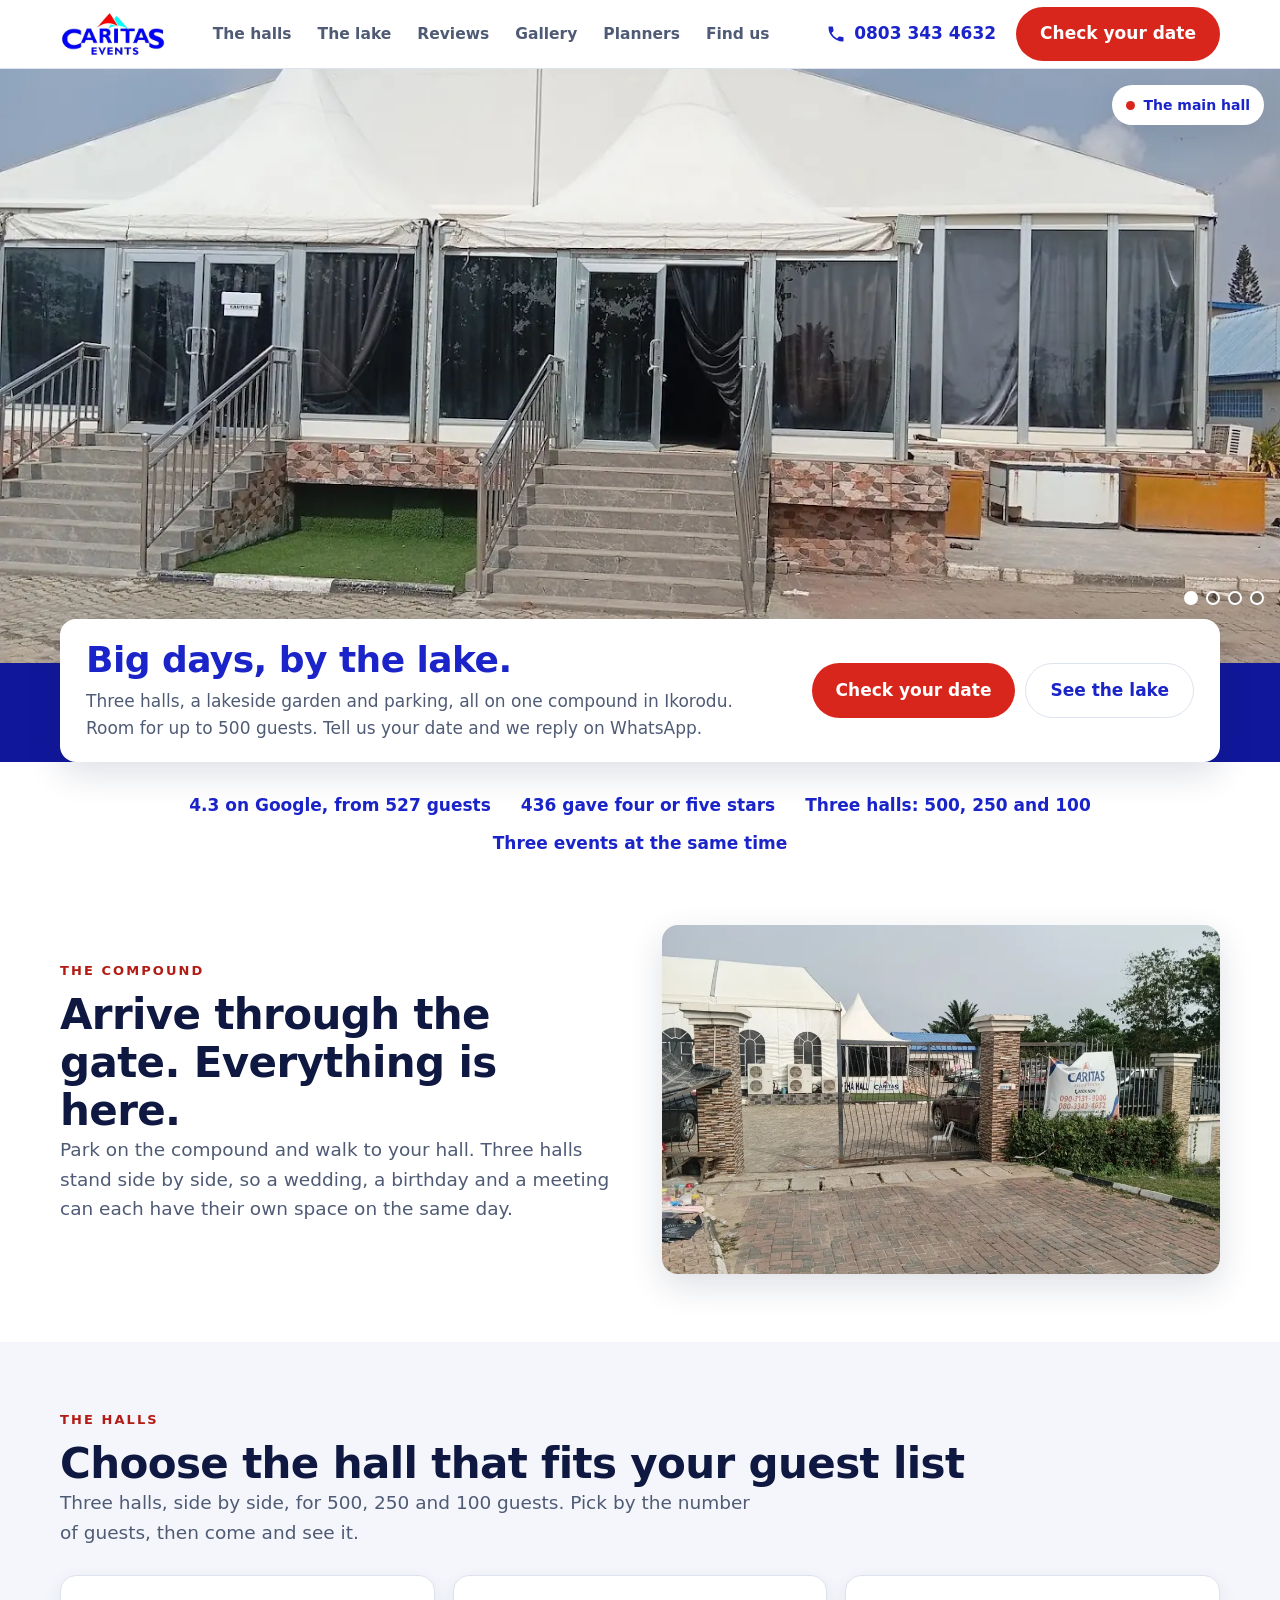
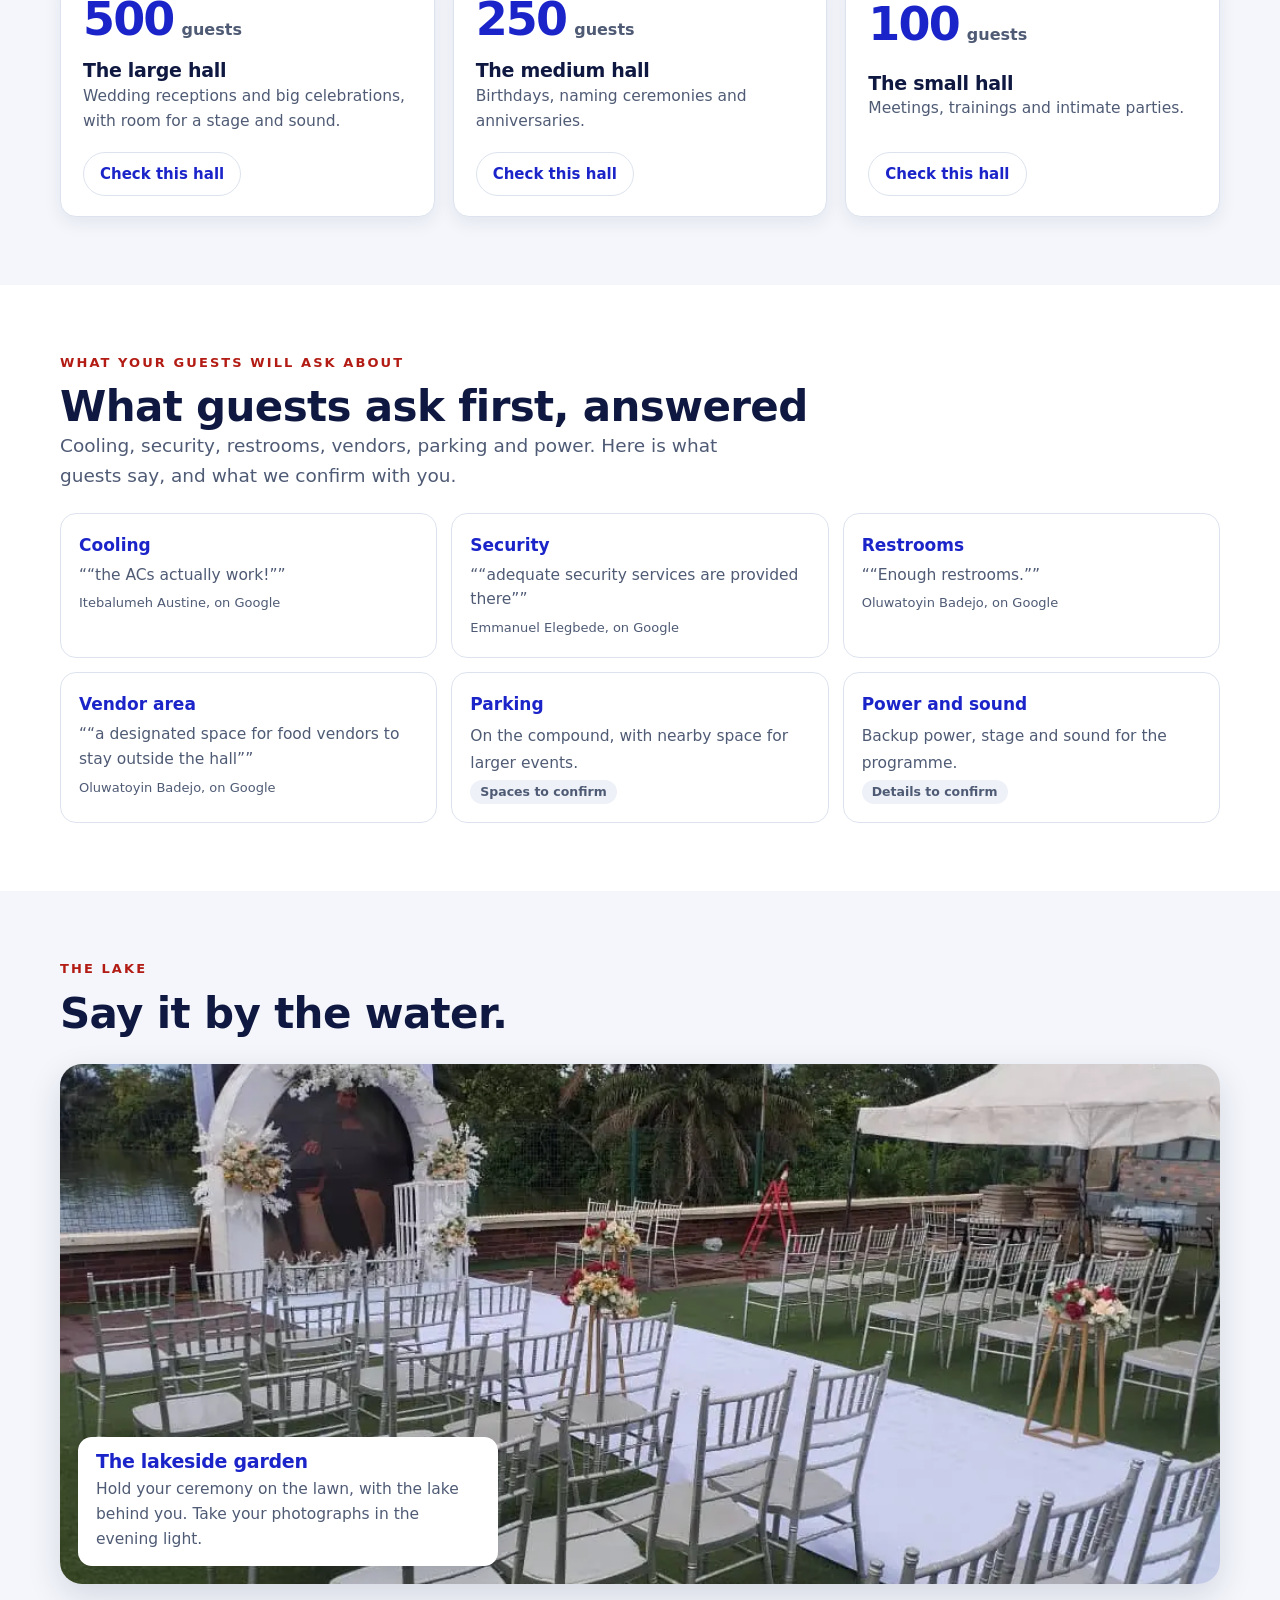
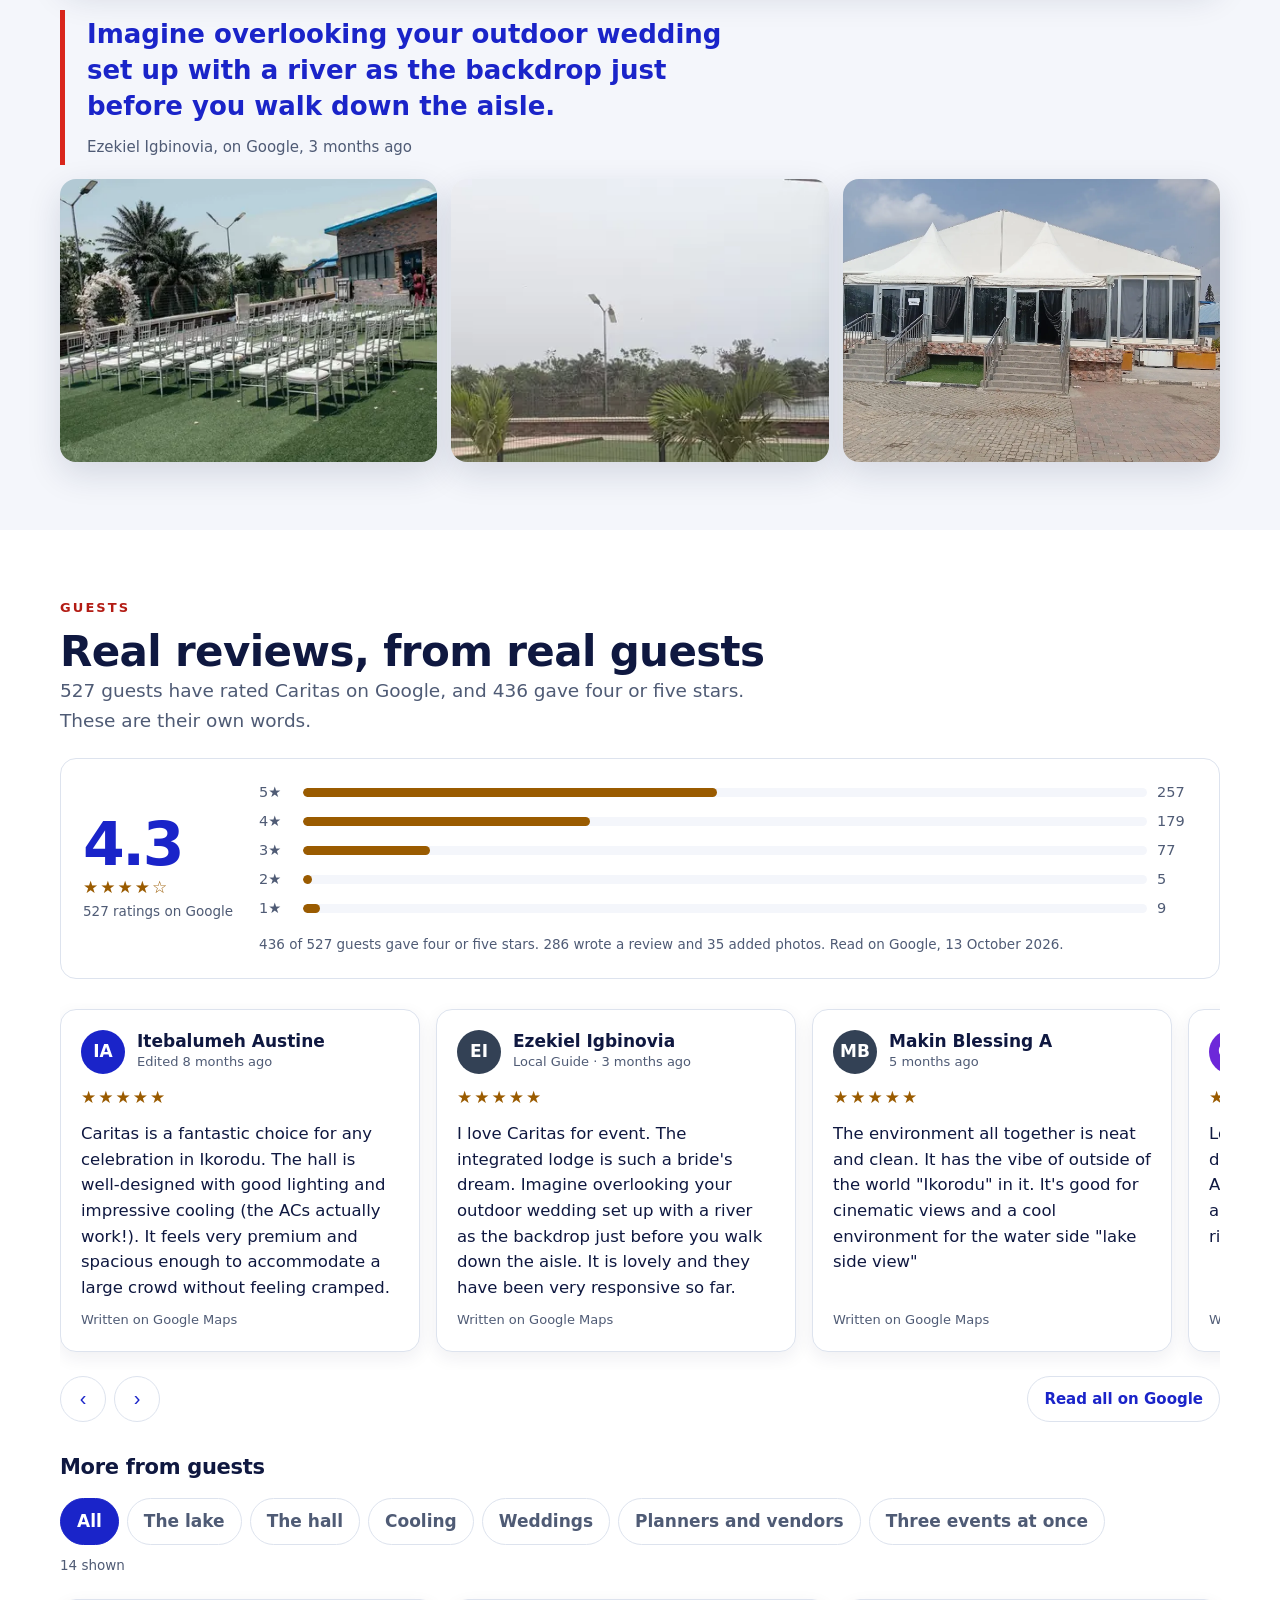
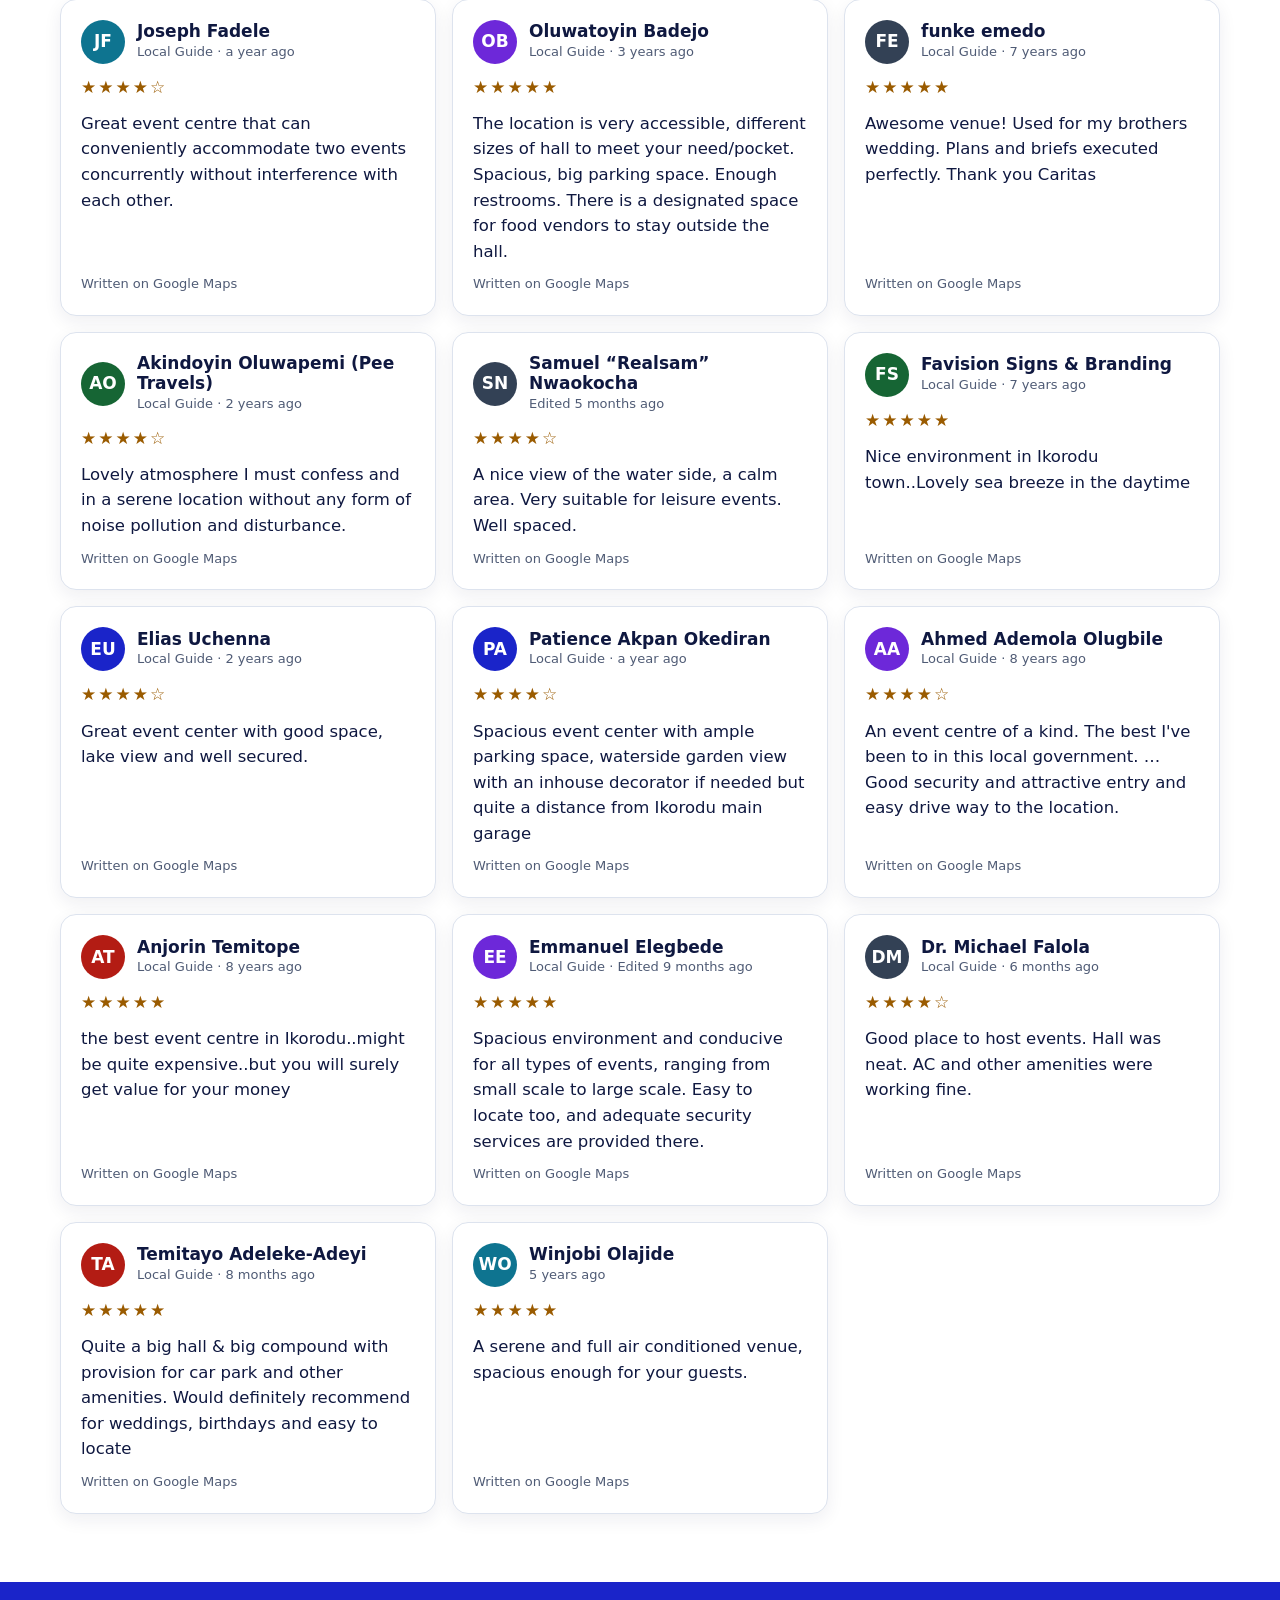
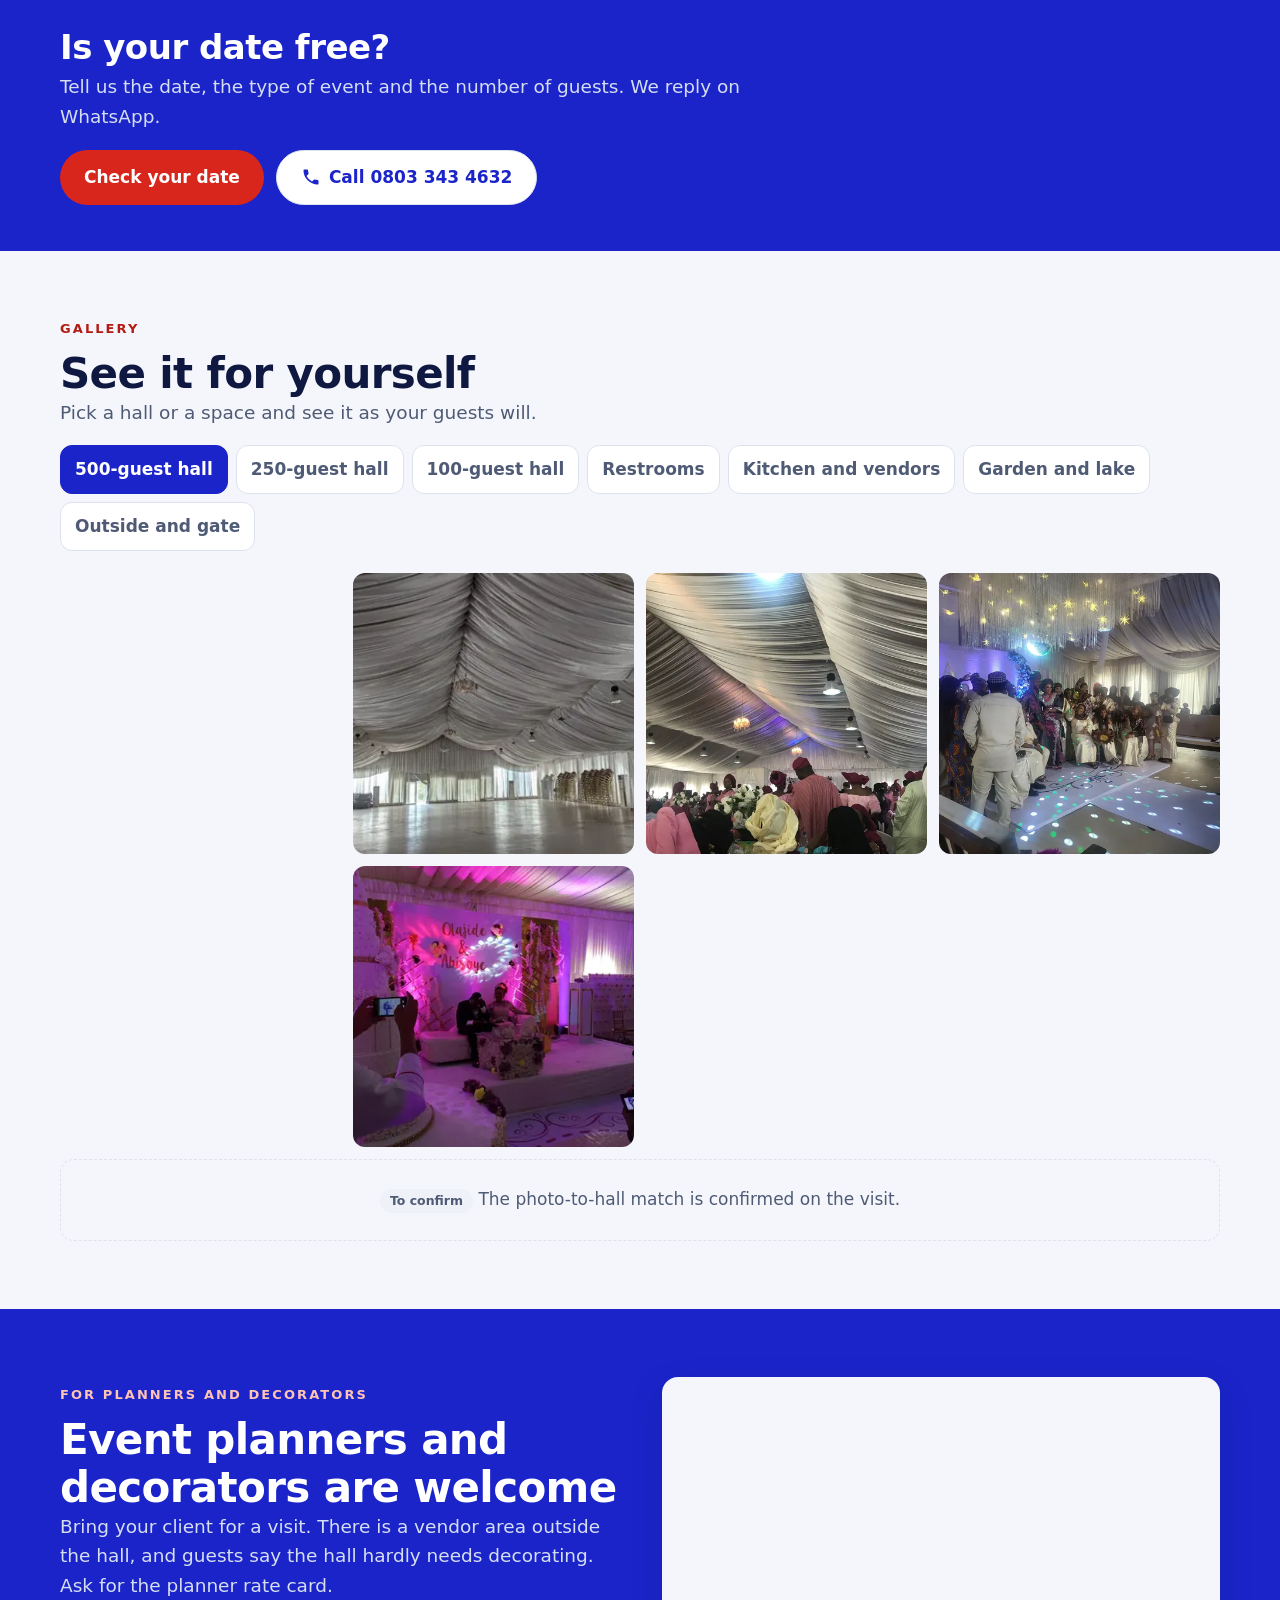
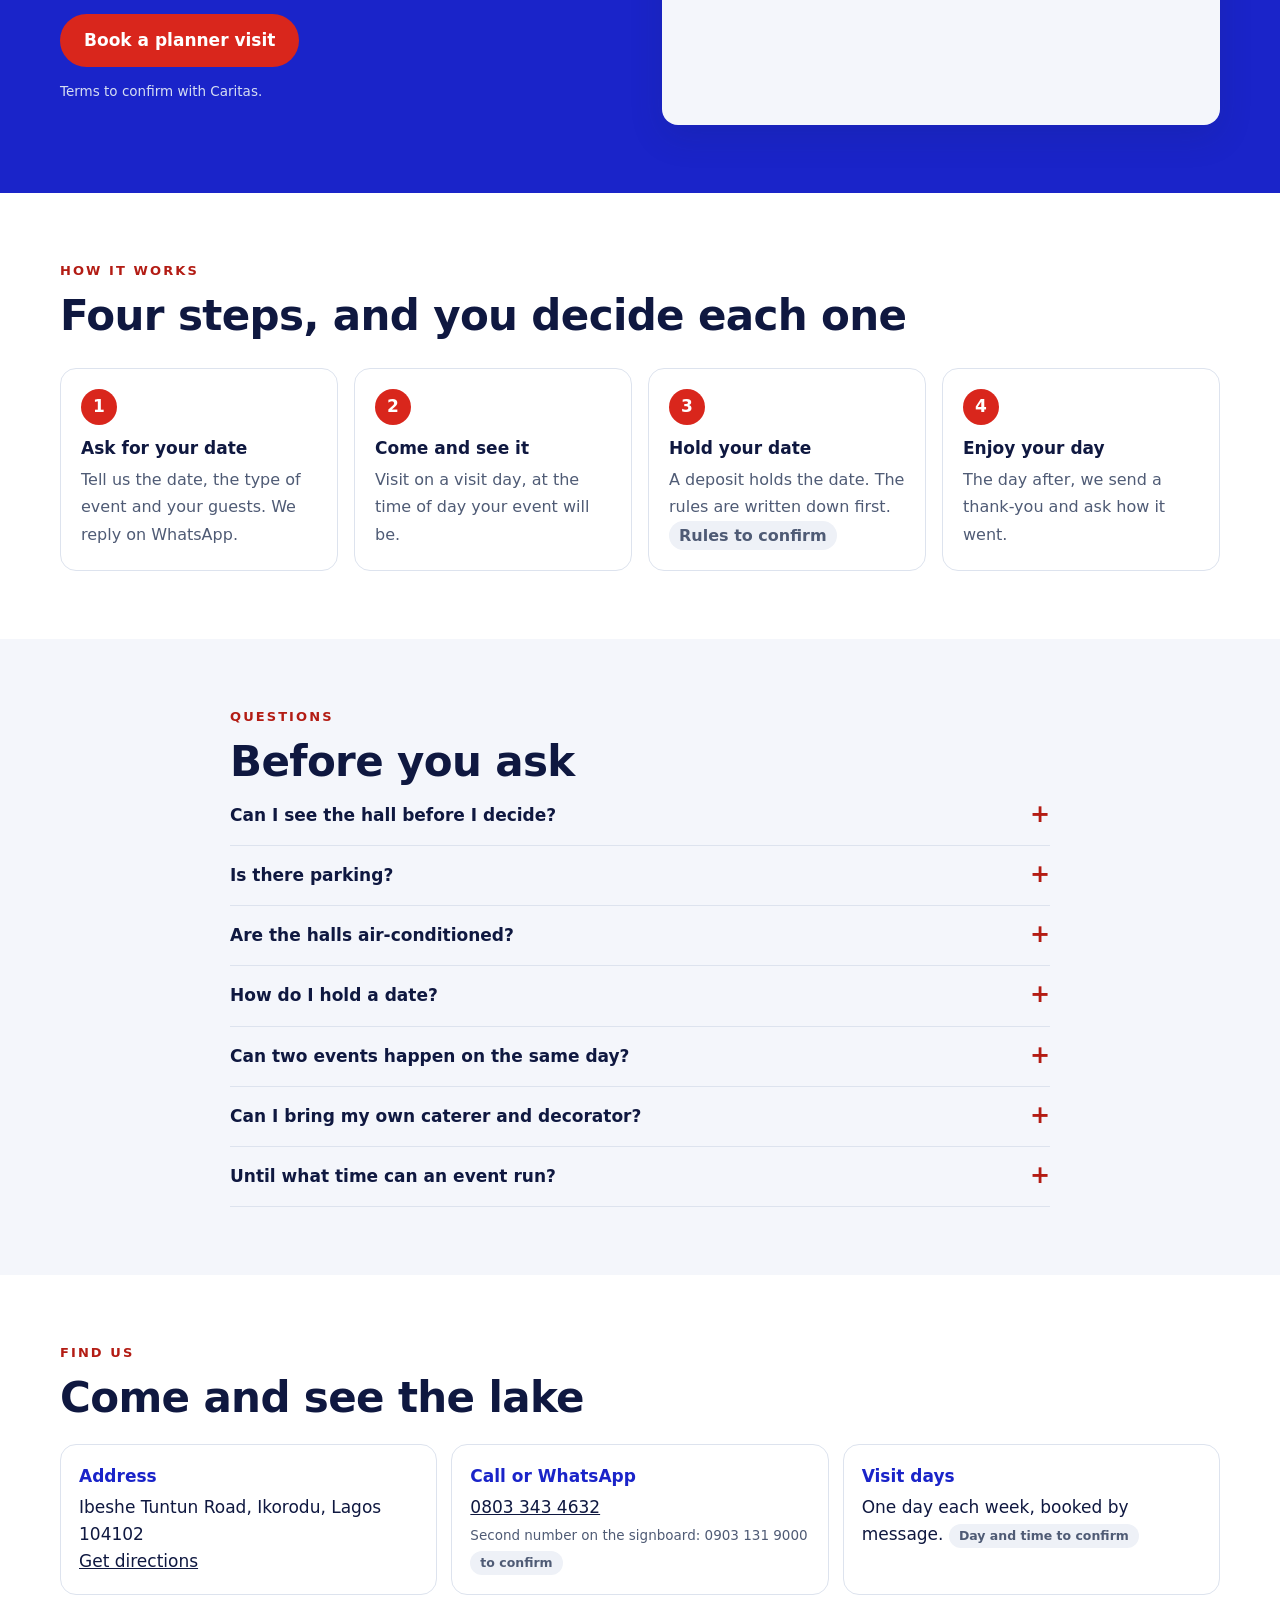
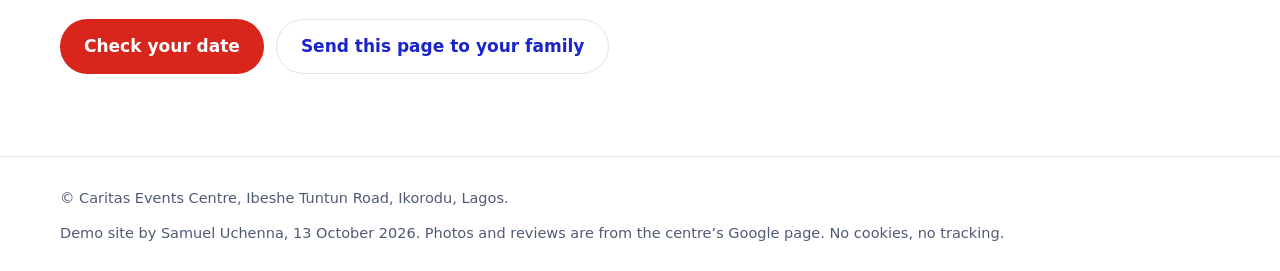
==== commit 1c8f80e5: "Preview v3: real reviews, hall galleries, faster images, bug fixes Co-Authored-By: Claude Sonnet 5.5" ====
--- a/essential/index.html
+++ b/essential/index.html
@@ -1,9 +1,9 @@
-<!doctype html><html lang="en"><head><meta charset="utf-8"><meta name="viewport" content="width=device-width, initial-scale=1"><meta name="robots" content="noindex, nofollow"><meta name="theme-color" content="#1a24c9"><title>Caritas Events Centre, Ikorodu: the lake is your backdrop</title><meta name="description" content="Three halls and a lakeside garden in Ikorodu. Weddings, birthdays, naming ceremonies and company events, for 100 to 500 guests."><link rel="icon" type="image/png" href="../assets/img/favicon.png"><link rel="preload" as="image" href="../assets/img/exterior-main-hall-960.webp" imagesrcset="../assets/img/exterior-main-hall-480.webp 480w, ../assets/img/exterior-main-hall-960.webp 960w, ../assets/img/exterior-main-hall-1400.webp 1400w" imagesizes="100vw" fetchpriority="high"><script>document.documentElement.className+=" js"</script><link rel="stylesheet" href="../assets/site.css"></head><body><a class="skip" href="#main">Skip to the content</a><header class="top"><div class="wrap"><a class="logo" href="#" aria-label="Caritas Events Centre home"><img src="../assets/img/logo.png" alt="Caritas Events Centre" width="106" height="46"></a><nav class="links" id="site-nav" aria-label="Main"><a href="#halls">The halls</a><a href="#lake">The lake</a><a href="#reviews">Reviews</a><a href="#gallery">Gallery</a><a href="#planners">Planners</a><a href="#contact">Find us</a></nav><div class="hdr-right"><a class="ph-link hide-sm" href="tel:+2348033434632"><svg class="ico" viewBox="0 0 24 24" aria-hidden="true"><path d="M6.62 10.79a15.05 15.05 0 0 0 6.59 6.59l2.2-2.2a1 1 0 0 1 1.01-.24c1.12.37 2.33.57 3.58.57a1 1 0 0 1 1 1V20a1 1 0 0 1-1 1A17 17 0 0 1 3 4a1 1 0 0 1 1-1h3.5a1 1 0 0 1 1 1c0 1.25.2 2.46.57 3.58a1 1 0 0 1-.25 1.01l-2.2 2.2z"/></svg>0803 343 4632</a><a class="btn btn-coral hide-sm" href="#" data-open="date">Check your date</a><button class="btn btn-line menu-btn" aria-label="Menu" aria-controls="site-nav">Menu</button></div></div></header><main id="main"><section class="hero" style="padding:0"><div class="slides"><div class="slide"><img src="../assets/img/exterior-main-hall-960.webp" srcset="../assets/img/exterior-main-hall-480.webp 480w, ../assets/img/exterior-main-hall-960.webp 960w, ../assets/img/exterior-main-hall-1400.webp 1400w" sizes="100vw" width="1400" height="1054" alt="The main marquee hall, seen from the forecourt" fetchpriority="high" decoding="async"><a class="tag" href="#halls">The main hall</a></div><div class="slide"><img src="../assets/img/lakeside-ceremony-garden-960.webp" srcset="../assets/img/lakeside-ceremony-garden-480.webp 480w, ../assets/img/lakeside-ceremony-garden-960.webp 960w, ../assets/img/lakeside-ceremony-garden-1020.webp 1020w" sizes="100vw" width="1020" height="768" alt="The lakeside garden, set for a ceremony, with the water behind" loading="lazy" decoding="async"><a class="tag" href="#lake">The lakeside garden</a></div><div class="slide"><img src="../assets/img/marquee-interior-wedding-960.webp" srcset="../assets/img/marquee-interior-wedding-480.webp 480w, ../assets/img/marquee-interior-wedding-960.webp 960w, ../assets/img/marquee-interior-wedding-1400.webp 1400w" sizes="100vw" width="1400" height="1050" alt="Inside the marquee hall at a wedding reception" loading="lazy" decoding="async"><a class="tag" href="#gallery">Inside the hall</a></div><div class="slide"><img src="../assets/img/stage-blue-lighting-960.webp" srcset="../assets/img/stage-blue-lighting-480.webp 480w, ../assets/img/stage-blue-lighting-960.webp 960w, ../assets/img/stage-blue-lighting-1400.webp 1400w" sizes="100vw" width="1400" height="934" alt="A stage with blue lighting and flowers" loading="lazy" decoding="async"><a class="tag" href="#gallery">The stage</a></div><div class="dots"><button aria-label="Show photo 1"></button><button aria-label="Show photo 2"></button><button aria-label="Show photo 3"></button><button aria-label="Show photo 4"></button></div></div><div class="panel"><div><h1>The lake is your backdrop. The day is yours.</h1><p>Three halls and a lakeside garden on one Ikorodu compound. Room for 500 guests, and a view they will talk about long after the last dance.</p></div><div class="cta"><a class="btn btn-coral" href="#" data-open="date">Check your date</a><a class="btn btn-line" href="#lake">See the lake</a></div></div></section><div class="wrap"><div class="proof"><span>4.3 on Google, from 527 guests</span><span>436 gave four or five stars</span><span>Three halls: 500, 250 and 100</span><span>Three events at the same time</span></div></div><section><div class="wrap split"><div><div class="eyebrow">The compound</div><h2>One gate in. Three ways to celebrate.</h2><p class="lead">Park, step through, and the day begins. A reception, a naming ceremony and a company training can each have a hall of their own, at the same time, without crossing paths.</p></div><div class="photo wide reveal"><img src="../assets/img/gate-and-signboard-960.webp" srcset="../assets/img/gate-and-signboard-480.webp 480w, ../assets/img/gate-and-signboard-960.webp 960w, ../assets/img/gate-and-signboard-1400.webp 1400w" sizes="(max-width:900px) 100vw, 560px" width="1400" height="1050" alt="The gate and signboard at Caritas Events Centre" loading="lazy" decoding="async"></div></div></section><section id="halls" class="mist"><div class="wrap"><div class="eyebrow">The halls</div><h2>Three halls. Pick the one your guest list needs.</h2><p class="lead">Count your guests, choose your hall, and the set-up follows.</p><div class="halls"><article class="hall compact reveal"><div class="cap">500<small>guests</small></div><div class="info"><h3>The large hall</h3><p>Wedding receptions and big celebrations, with room for a stage and sound.</p></div><a class="btn btn-line btn-sm" href="#" data-open="date" data-hall="the 500-guest hall">Check this hall</a></article><article class="hall compact reveal"><div class="cap">250<small>guests</small></div><div class="info"><h3>The medium hall</h3><p>Birthdays, naming ceremonies and anniversaries.</p></div><a class="btn btn-line btn-sm" href="#" data-open="date" data-hall="the 250-guest hall">Check this hall</a></article><article class="hall compact reveal"><div class="cap">100<small>guests</small></div><div class="info"><h3>The small hall</h3><p>Meetings, trainings and intimate parties.</p></div><a class="btn btn-line btn-sm" href="#" data-open="date" data-hall="the 100-guest hall">Check this hall</a></article></div></div></section><section><div class="wrap"><div class="eyebrow">What your guests will ask about</div><h2>The questions guests ask first, answered.</h2><p class="lead">A day feels easy when the practical things are right. Here is what guests have said, and what we confirm with you.</p><div class="cards"><div class="card reveal"><b>Cooling</b><q>“the ACs actually work!”</q><cite>Itebalumeh Austine, on Google</cite></div><div class="card reveal"><b>Security</b><q>“adequate security services are provided there”</q><cite>Emmanuel Elegbede, on Google</cite></div><div class="card reveal"><b>Restrooms</b><q>“Enough restrooms.”</q><cite>Oluwatoyin Badejo, on Google</cite></div><div class="card reveal"><b>Vendor area</b><q>“a designated space for food vendors to stay outside the hall”</q><cite>Oluwatoyin Badejo, on Google</cite></div><div class="card reveal"><b>Parking</b><span style="color:var(--muted);font-size:15.5px">On the compound, with nearby space for larger events.</span><br><span class="tbc">Spaces to confirm</span></div><div class="card reveal"><b>Power and sound</b><span style="color:var(--muted);font-size:15.5px">Backup power, stage and sound for the programme.</span><br><span class="tbc">Details to confirm</span></div></div></div></section><section id="lake" class="mist"><div class="wrap"><div class="eyebrow">The lake</div><h2>Walk the aisle with the water behind you.</h2><div class="feature reveal"><img src="../assets/img/lakeside-ceremony-garden-960.webp" srcset="../assets/img/lakeside-ceremony-garden-480.webp 480w, ../assets/img/lakeside-ceremony-garden-960.webp 960w, ../assets/img/lakeside-ceremony-garden-1020.webp 1020w" sizes="(max-width:1200px) 100vw, 1160px" width="1020" height="768" alt="The lakeside garden, set for a ceremony, with the water behind" loading="lazy" decoding="async"><div class="cap-card"><h3>The lakeside garden</h3><p>White chairs on green, a clear aisle, and the lake holding the evening light.</p></div></div><blockquote class="quote-hero"><q>Imagine overlooking your outdoor wedding set up with a river as the backdrop just before you walk down the aisle.</q><cite>Ezekiel Igbinovia, on Google, 3 months ago</cite></blockquote><div class="strip"><div class="photo reveal"><img src="../assets/img/garden-chairs-by-water-960.webp" srcset="../assets/img/garden-chairs-by-water-480.webp 480w, ../assets/img/garden-chairs-by-water-960.webp 960w, ../assets/img/garden-chairs-by-water-1400.webp 1400w" sizes="(max-width:700px) 100vw, 380px" width="1400" height="934" alt="Ceremony chairs set out on the lawn beside the water" loading="lazy" decoding="async"></div><div class="photo reveal"><img src="../assets/img/water-view-960.webp" srcset="../assets/img/water-view-480.webp 480w, ../assets/img/water-view-960.webp 960w, ../assets/img/water-view-1400.webp 1400w" sizes="(max-width:700px) 100vw, 380px" width="1400" height="788" alt="The water beyond the compound wall" loading="lazy" decoding="async"></div><div class="photo reveal"><img src="../assets/img/exterior-main-hall-960.webp" srcset="../assets/img/exterior-main-hall-480.webp 480w, ../assets/img/exterior-main-hall-960.webp 960w, ../assets/img/exterior-main-hall-1400.webp 1400w" sizes="(max-width:700px) 100vw, 380px" width="1400" height="1054" alt="The main marquee hall, seen from the forecourt" loading="lazy" decoding="async"></div></div></div></section><section id="reviews"><div class="wrap"><div class="eyebrow">Guests</div><h2>Don’t take our word for it.</h2><p class="lead">527 guests have rated Caritas on Google, and 436 gave four or five stars. These are their own words.</p><div class="sum-row"><div><div class="big">4.3</div><div class="stars" aria-hidden="true">★★★★☆</div><div class="note">527 ratings on Google</div></div><div class="bars"><div class="bar-r"><span>5★</span><i><b style="width:49%"></b></i><span>257</span></div><div class="bar-r"><span>4★</span><i><b style="width:34%"></b></i><span>179</span></div><div class="bar-r"><span>3★</span><i><b style="width:15%"></b></i><span>77</span></div><div class="bar-r"><span>2★</span><i><b style="width:1%"></b></i><span>5</span></div><div class="bar-r"><span>1★</span><i><b style="width:2%"></b></i><span>9</span></div><p class="note" style="margin:8px 0 0">436 of 527 guests gave four or five stars. 286 wrote a review and 35 added photos. Read on Google, 13 October 2026.</p></div></div><div class="rv-wrap"><div class="rv-track" id="rv-home" tabindex="0" aria-label="Guest reviews, scroll sideways"><article class="rv" data-tags="hall ac"><div class="who"><span class="av" style="background:#1a24c9" aria-hidden="true">IA</span><div><div class="nm">Itebalumeh Austine</div><div class="mt">Edited 8 months ago</div></div></div><div class="stars" role="img" aria-label="5 out of 5 stars">★★★★★</div><q>Caritas is a fantastic choice for any celebration in Ikorodu. The hall is well-designed with good lighting and impressive cooling (the ACs actually work!). It feels very premium and spacious enough to accommodate a large crowd without feeling cramped.</q><div class="src">Written on Google Maps</div></article><article class="rv" data-tags="lake weddings"><div class="who"><span class="av" style="background:#334155" aria-hidden="true">EI</span><div><div class="nm">Ezekiel Igbinovia</div><div class="mt">Local Guide &middot; 3 months ago</div></div></div><div class="stars" role="img" aria-label="5 out of 5 stars">★★★★★</div><q>I love Caritas for event. The integrated lodge is such a bride&#x27;s dream. Imagine overlooking your outdoor wedding set up with a river as the backdrop just before you walk down the aisle. It is lovely and they have been very responsive so far.</q><div class="src">Written on Google Maps</div></article><article class="rv" data-tags="lake"><div class="who"><span class="av" style="background:#334155" aria-hidden="true">MB</span><div><div class="nm">Makin Blessing A</div><div class="mt">5 months ago</div></div></div><div class="stars" role="img" aria-label="5 out of 5 stars">★★★★★</div><q>The environment all together is neat and clean. It has the vibe of outside of the world &quot;Ikorodu&quot; in it. It&#x27;s good for cinematic views and a cool environment for the water side &quot;lake side view&quot;</q><div class="src">Written on Google Maps</div></article><article class="rv" data-tags="hall ac"><div class="who"><span class="av" style="background:#6d28d9" aria-hidden="true">OT</span><div><div class="nm">Olubode Taiwo</div><div class="mt">Local Guide &middot; a year ago</div></div></div><div class="stars" role="img" aria-label="5 out of 5 stars">★★★★★</div><q>Lovely event space; spacious, well-designed, and very comfortable. The AC was super cold (in a good way!) and the overall atmosphere was just right. Great spot for gatherings.</q><div class="src">Written on Google Maps</div></article><article class="rv" data-tags="planners"><div class="who"><span class="av" style="background:#166534" aria-hidden="true">FK</span><div><div class="nm">Femi Kumolu</div><div class="mt">Local Guide &middot; a year ago</div></div></div><div class="stars" role="img" aria-label="4 out of 5 stars">★★★★☆</div><q>I recently attended an event at Caritas Event Center as a vendor, bringing our photobooth for a Nikkai engagement. I must say, I was pleasantly surprised that Ikorodu has such a spacious and well-maintained hall.</q><div class="src">Written on Google Maps</div></article><article class="rv" data-tags="three"><div class="who"><span class="av" style="background:#6d28d9" aria-hidden="true">SF</span><div><div class="nm">Safi Funmilayo</div><div class="mt">Local Guide &middot; a year ago</div></div></div><div class="stars" role="img" aria-label="4 out of 5 stars">★★★★☆</div><q>It’s a great event centre with enough space and 3 events can happen at once.</q><div class="src">Written on Google Maps</div></article><article class="rv" data-tags="hall ac planners"><div class="who"><span class="av" style="background:#8a4b00" aria-hidden="true">SS</span><div><div class="nm">sandra shenkoya</div><div class="mt">Local Guide &middot; Edited 5 years ago</div></div></div><div class="stars" role="img" aria-label="4 out of 5 stars">★★★★☆</div><q>The hall it self is big and spacious, with air conditioners that actually work. It doesn&#x27;t need much decorations cos it looks rather nice. … It&#x27;s nice for pictures and it&#x27;s along the road side so you don&#x27;t miss your way.</q><div class="src">Written on Google Maps</div></article><article class="rv" data-tags="hall"><div class="who"><span class="av" style="background:#0e7490" aria-hidden="true">AA</span><div><div class="nm">Anita Ajah</div><div class="mt">Local Guide &middot; 7 years ago</div></div></div><div class="stars" role="img" aria-label="4 out of 5 stars">★★★★☆</div><q>This is the biggest and well managed corporate and social event center in Ikorodu. Located on a big piece of land and in a serene environment</q><div class="src">Written on Google Maps</div></article></div><div class="car-btns"><button class="car-prev" aria-label="Previous reviews">&#8249;</button><button class="car-next" aria-label="Next reviews">&#8250;</button><a class="btn btn-line btn-sm" style="margin-left:auto" href="https://www.google.com/maps/place/Caritas+Events+Centre/@6.5848341,3.4921721,17z/data=!4m8!3m7!1s0x103bede7ea546eed:0x8d86a4871b1d85a9!8m2!3d6.5848341!4d3.4921721!9m1!1b1!16s%2Fg%2F11b6tzh2dl" target="_blank" rel="noopener">Read all on Google</a></div></div><h3 style="margin-top:34px">More from guests</h3><div><div class="chips rv-filter" data-for="rv-all" role="group" aria-label="Filter reviews"><button class="on" data-f="all" aria-pressed="true">All</button><button data-f="lake" aria-pressed="false">The lake</button><button data-f="hall" aria-pressed="false">The hall</button><button data-f="ac" aria-pressed="false">Cooling</button><button data-f="weddings" aria-pressed="false">Weddings</button><button data-f="planners" aria-pressed="false">Planners and vendors</button><button data-f="three" aria-pressed="false">Three events at once</button></div><p class="note rv-count" style="margin-top:10px">14 shown</p><div class="rv-grid" id="rv-all"><article class="rv" data-tags="three"><div class="who"><span class="av" style="background:#0e7490" aria-hidden="true">JF</span><div><div class="nm">Joseph Fadele</div><div class="mt">Local Guide &middot; a year ago</div></div></div><div class="stars" role="img" aria-label="4 out of 5 stars">★★★★☆</div><q>Great event centre that can conveniently accommodate two events concurrently without interference with each other.</q><div class="src">Written on Google Maps</div></article><article class="rv" data-tags="planners hall"><div class="who"><span class="av" style="background:#6d28d9" aria-hidden="true">OB</span><div><div class="nm">Oluwatoyin Badejo</div><div class="mt">Local Guide &middot; 3 years ago</div></div></div><div class="stars" role="img" aria-label="5 out of 5 stars">★★★★★</div><q>The location is very accessible, different sizes of hall to meet your need/pocket. Spacious, big parking space. Enough restrooms. There is a designated space for food vendors to stay outside the hall.</q><div class="src">Written on Google Maps</div></article><article class="rv" data-tags="weddings planners"><div class="who"><span class="av" style="background:#334155" aria-hidden="true">FE</span><div><div class="nm">funke emedo</div><div class="mt">Local Guide &middot; 7 years ago</div></div></div><div class="stars" role="img" aria-label="5 out of 5 stars">★★★★★</div><q>Awesome venue! Used for my brothers wedding. Plans and briefs executed perfectly. Thank you Caritas</q><div class="src">Written on Google Maps</div></article><article class="rv" data-tags="lake"><div class="who"><span class="av" style="background:#166534" aria-hidden="true">AO</span><div><div class="nm">Akindoyin Oluwapemi (Pee Travels)</div><div class="mt">Local Guide &middot; 2 years ago</div></div></div><div class="stars" role="img" aria-label="4 out of 5 stars">★★★★☆</div><q>Lovely atmosphere I must confess and in a serene location without any form of noise pollution and disturbance.</q><div class="src">Written on Google Maps</div></article><article class="rv" data-tags="lake"><div class="who"><span class="av" style="background:#334155" aria-hidden="true">SN</span><div><div class="nm">Samuel “Realsam” Nwaokocha</div><div class="mt">Edited 5 months ago</div></div></div><div class="stars" role="img" aria-label="4 out of 5 stars">★★★★☆</div><q>A nice view of the water side, a calm area. Very suitable for leisure events. Well spaced.</q><div class="src">Written on Google Maps</div></article><article class="rv" data-tags="lake"><div class="who"><span class="av" style="background:#166534" aria-hidden="true">FS</span><div><div class="nm">Favision Signs &amp; Branding</div><div class="mt">Local Guide &middot; 7 years ago</div></div></div><div class="stars" role="img" aria-label="5 out of 5 stars">★★★★★</div><q>Nice environment in Ikorodu town..Lovely sea breeze in the daytime</q><div class="src">Written on Google Maps</div></article><article class="rv" data-tags="lake"><div class="who"><span class="av" style="background:#1a24c9" aria-hidden="true">EU</span><div><div class="nm">Elias Uchenna</div><div class="mt">Local Guide &middot; 2 years ago</div></div></div><div class="stars" role="img" aria-label="4 out of 5 stars">★★★★☆</div><q>Great event center with good space, lake view and well secured.</q><div class="src">Written on Google Maps</div></article><article class="rv" data-tags="lake planners"><div class="who"><span class="av" style="background:#1a24c9" aria-hidden="true">PA</span><div><div class="nm">Patience Akpan Okediran</div><div class="mt">Local Guide &middot; a year ago</div></div></div><div class="stars" role="img" aria-label="4 out of 5 stars">★★★★☆</div><q>Spacious event center with ample parking space, waterside garden view with an inhouse decorator if needed but quite a distance from Ikorodu main garage</q><div class="src">Written on Google Maps</div></article><article class="rv" data-tags="hall"><div class="who"><span class="av" style="background:#6d28d9" aria-hidden="true">AA</span><div><div class="nm">Ahmed Ademola Olugbile</div><div class="mt">Local Guide &middot; 8 years ago</div></div></div><div class="stars" role="img" aria-label="4 out of 5 stars">★★★★☆</div><q>An event centre of a kind. The best I&#x27;ve been to in this local government. … Good security and attractive entry and easy drive way to the location.</q><div class="src">Written on Google Maps</div></article><article class="rv" data-tags="hall"><div class="who"><span class="av" style="background:#b31c14" aria-hidden="true">AT</span><div><div class="nm">Anjorin Temitope</div><div class="mt">Local Guide &middot; 8 years ago</div></div></div><div class="stars" role="img" aria-label="5 out of 5 stars">★★★★★</div><q>the best event centre in Ikorodu..might be quite expensive..but you will surely get value for your money</q><div class="src">Written on Google Maps</div></article><article class="rv" data-tags="hall"><div class="who"><span class="av" style="background:#6d28d9" aria-hidden="true">EE</span><div><div class="nm">Emmanuel Elegbede</div><div class="mt">Local Guide &middot; Edited 9 months ago</div></div></div><div class="stars" role="img" aria-label="5 out of 5 stars">★★★★★</div><q>Spacious environment and conducive for all types of events, ranging from small scale to large scale. Easy to locate too, and adequate security services are provided there.</q><div class="src">Written on Google Maps</div></article><article class="rv" data-tags="hall ac"><div class="who"><span class="av" style="background:#334155" aria-hidden="true">DM</span><div><div class="nm">Dr. Michael Falola</div><div class="mt">Local Guide &middot; 6 months ago</div></div></div><div class="stars" role="img" aria-label="4 out of 5 stars">★★★★☆</div><q>Good place to host events. Hall was neat. AC and other amenities were working fine.</q><div class="src">Written on Google Maps</div></article><article class="rv" data-tags="weddings"><div class="who"><span class="av" style="background:#b31c14" aria-hidden="true">TA</span><div><div class="nm">Temitayo Adeleke-Adeyi</div><div class="mt">Local Guide &middot; 8 months ago</div></div></div><div class="stars" role="img" aria-label="5 out of 5 stars">★★★★★</div><q>Quite a big hall &amp; big compound with provision for car park and other amenities. Would definitely recommend for weddings, birthdays and easy to locate</q><div class="src">Written on Google Maps</div></article><article class="rv" data-tags="hall ac"><div class="who"><span class="av" style="background:#0e7490" aria-hidden="true">WO</span><div><div class="nm">Winjobi Olajide</div><div class="mt">5 years ago</div></div></div><div class="stars" role="img" aria-label="5 out of 5 stars">★★★★★</div><q>A serene and full air conditioned venue, spacious enough for your guests.</q><div class="src">Written on Google Maps</div></article></div></div></div></section><section id="gallery" class="mist"><div class="wrap"><div class="eyebrow">Gallery</div><h2>Walk through before you walk in.</h2><p class="lead">Pick a space and see it as guests do.</p><div><div class="tabs" role="tablist" aria-label="Choose a space"><button role="tab" data-t="g1-t500" class="on" aria-selected="true">500-guest hall</button><button role="tab" data-t="g1-t250" class="" aria-selected="false">250-guest hall</button><button role="tab" data-t="g1-t100" class="" aria-selected="false">100-guest hall</button><button role="tab" data-t="g1-trest" class="" aria-selected="false">Restrooms</button><button role="tab" data-t="g1-tkit" class="" aria-selected="false">Kitchen and vendors</button><button role="tab" data-t="g1-tgar" class="" aria-selected="false">Garden and lake</button><button role="tab" data-t="g1-tout" class="" aria-selected="false">Outside and gate</button></div><div class="tabpane" id="g1-t500" role="tabpanel"><div class="gal"><button data-zoom data-full="../assets/img/marquee-interior-wedding-1400.webp" aria-label="Enlarge photo"><img src="../assets/img/marquee-interior-wedding-960.webp" srcset="../assets/img/marquee-interior-wedding-480.webp 480w, ../assets/img/marquee-interior-wedding-960.webp 960w, ../assets/img/marquee-interior-wedding-1400.webp 1400w" sizes="(max-width:900px) 50vw, 25vw" width="1400" height="1050" alt="Inside the marquee hall at a wedding reception" loading="lazy" decoding="async"></button><button data-zoom data-full="../assets/img/marquee-interior-empty-1400.webp" aria-label="Enlarge photo"><img src="../assets/img/marquee-interior-empty-960.webp" srcset="../assets/img/marquee-interior-empty-480.webp 480w, ../assets/img/marquee-interior-empty-960.webp 960w, ../assets/img/marquee-interior-empty-1400.webp 1400w" sizes="(max-width:900px) 50vw, 25vw" width="1400" height="788" alt="The marquee hall before the guests arrive" loading="lazy" decoding="async"></button><button data-zoom data-full="../assets/img/marquee-ceiling-crowd-1400.webp" aria-label="Enlarge photo"><img src="../assets/img/marquee-ceiling-crowd-960.webp" srcset="../assets/img/marquee-ceiling-crowd-480.webp 480w, ../assets/img/marquee-ceiling-crowd-960.webp 960w, ../assets/img/marquee-ceiling-crowd-1400.webp 1400w" sizes="(max-width:900px) 50vw, 25vw" width="1400" height="1867" alt="The draped ceiling of the hall over a full reception" loading="lazy" decoding="async"></button><button data-zoom data-full="../assets/img/dance-floor-lights-1400.webp" aria-label="Enlarge photo"><img src="../assets/img/dance-floor-lights-960.webp" srcset="../assets/img/dance-floor-lights-480.webp 480w, ../assets/img/dance-floor-lights-960.webp 960w, ../assets/img/dance-floor-lights-1400.webp 1400w" sizes="(max-width:900px) 50vw, 25vw" width="1400" height="1867" alt="Guests on the dance floor under party lights" loading="lazy" decoding="async"></button><button data-zoom data-full="../assets/img/stage-blue-lighting-1400.webp" aria-label="Enlarge photo"><img src="../assets/img/stage-blue-lighting-960.webp" srcset="../assets/img/stage-blue-lighting-480.webp 480w, ../assets/img/stage-blue-lighting-960.webp 960w, ../assets/img/stage-blue-lighting-1400.webp 1400w" sizes="(max-width:900px) 50vw, 25vw" width="1400" height="934" alt="A stage with blue lighting and flowers" loading="lazy" decoding="async"></button><button data-zoom data-full="../assets/img/stage-pink-lighting-1400.webp" aria-label="Enlarge photo"><img src="../assets/img/stage-pink-lighting-960.webp" srcset="../assets/img/stage-pink-lighting-480.webp 480w, ../assets/img/stage-pink-lighting-960.webp 960w, ../assets/img/stage-pink-lighting-1400.webp 1400w" sizes="(max-width:900px) 50vw, 25vw" width="1400" height="1050" alt="A reception stage with pink lighting" loading="lazy" decoding="async"></button><button data-zoom data-full="../assets/img/table-setting-green-1125.webp" aria-label="Enlarge photo"><img src="../assets/img/table-setting-green-960.webp" srcset="../assets/img/table-setting-green-480.webp 480w, ../assets/img/table-setting-green-960.webp 960w, ../assets/img/table-setting-green-1125.webp 1125w" sizes="(max-width:900px) 50vw, 25vw" width="1125" height="1501" alt="A table set in green and gold" loading="lazy" decoding="async"></button><div class="empty" style="grid-column:1/-1"><span class="tbc">To confirm</span> The photo-to-hall match is confirmed on the visit.</div></div></div><div class="tabpane" id="g1-t250" role="tabpanel" hidden><div class="gal"><div class="empty"><b>Photos of the 250-guest hall are added on the visit day.</b><br>Want to see it first? <a class="btn btn-coral btn-sm" style="margin-top:12px" href="#" data-open="date" data-hall="the 250-guest hall">Ask for a viewing</a></div></div></div><div class="tabpane" id="g1-t100" role="tabpanel" hidden><div class="gal"><div class="empty"><b>Photos of the 100-guest hall are added on the visit day.</b><br>Want to see it first? <a class="btn btn-coral btn-sm" style="margin-top:12px" href="#" data-open="date" data-hall="the 100-guest hall">Ask for a viewing</a></div></div></div><div class="tabpane" id="g1-trest" role="tabpanel" hidden><div class="gal"><div class="empty"><b>Photos of the restrooms are added on the visit day.</b><br>Want to see it first? <a class="btn btn-coral btn-sm" style="margin-top:12px" href="#" data-open="date" data-hall="the restrooms">Ask for a viewing</a></div></div></div><div class="tabpane" id="g1-tkit" role="tabpanel" hidden><div class="gal"><button data-zoom data-full="../assets/img/catering-table-1400.webp" aria-label="Enlarge photo"><img src="../assets/img/catering-table-960.webp" srcset="../assets/img/catering-table-480.webp 480w, ../assets/img/catering-table-960.webp 960w, ../assets/img/catering-table-1400.webp 1400w" sizes="(max-width:900px) 50vw, 25vw" width="1400" height="1867" alt="Refreshments being prepared for guests" loading="lazy" decoding="async"></button></div></div><div class="tabpane" id="g1-tgar" role="tabpanel" hidden><div class="gal"><button data-zoom data-full="../assets/img/lakeside-ceremony-garden-1020.webp" aria-label="Enlarge photo"><img src="../assets/img/lakeside-ceremony-garden-960.webp" srcset="../assets/img/lakeside-ceremony-garden-480.webp 480w, ../assets/img/lakeside-ceremony-garden-960.webp 960w, ../assets/img/lakeside-ceremony-garden-1020.webp 1020w" sizes="(max-width:900px) 50vw, 25vw" width="1020" height="768" alt="The lakeside garden, set for a ceremony, with the water behind" loading="lazy" decoding="async"></button><button data-zoom data-full="../assets/img/garden-chairs-by-water-1400.webp" aria-label="Enlarge photo"><img src="../assets/img/garden-chairs-by-water-960.webp" srcset="../assets/img/garden-chairs-by-water-480.webp 480w, ../assets/img/garden-chairs-by-water-960.webp 960w, ../assets/img/garden-chairs-by-water-1400.webp 1400w" sizes="(max-width:900px) 50vw, 25vw" width="1400" height="934" alt="Ceremony chairs set out on the lawn beside the water" loading="lazy" decoding="async"></button><button data-zoom data-full="../assets/img/water-view-1400.webp" aria-label="Enlarge photo"><img src="../assets/img/water-view-960.webp" srcset="../assets/img/water-view-480.webp 480w, ../assets/img/water-view-960.webp 960w, ../assets/img/water-view-1400.webp 1400w" sizes="(max-width:900px) 50vw, 25vw" width="1400" height="788" alt="The water beyond the compound wall" loading="lazy" decoding="async"></button></div></div><div class="tabpane" id="g1-tout" role="tabpanel" hidden><div class="gal"><button data-zoom data-full="../assets/img/exterior-main-hall-1400.webp" aria-label="Enlarge photo"><img src="../assets/img/exterior-main-hall-960.webp" srcset="../assets/img/exterior-main-hall-480.webp 480w, ../assets/img/exterior-main-hall-960.webp 960w, ../assets/img/exterior-main-hall-1400.webp 1400w" sizes="(max-width:900px) 50vw, 25vw" width="1400" height="1054" alt="The main marquee hall, seen from the forecourt" loading="lazy" decoding="async"></button><button data-zoom data-full="../assets/img/gate-and-signboard-1400.webp" aria-label="Enlarge photo"><img src="../assets/img/gate-and-signboard-960.webp" srcset="../assets/img/gate-and-signboard-480.webp 480w, ../assets/img/gate-and-signboard-960.webp 960w, ../assets/img/gate-and-signboard-1400.webp 1400w" sizes="(max-width:900px) 50vw, 25vw" width="1400" height="1050" alt="The gate and signboard at Caritas Events Centre" loading="lazy" decoding="async"></button><button data-zoom data-full="../assets/img/exterior-entrance-palm-1080.webp" aria-label="Enlarge photo"><img src="../assets/img/exterior-entrance-palm-960.webp" srcset="../assets/img/exterior-entrance-palm-480.webp 480w, ../assets/img/exterior-entrance-palm-960.webp 960w, ../assets/img/exterior-entrance-palm-1080.webp 1080w" sizes="(max-width:900px) 50vw, 25vw" width="1080" height="1920" alt="A palm tree and hedge at the entrance" loading="lazy" decoding="async"></button></div></div></div></div></section><section id="planners" class="band"><div class="wrap split"><div><div class="eyebrow">For planners and decorators</div><h2>Your client. Your concept. Our compound.</h2><p class="lead">Bring your hosts here with confidence. There is a vendor area outside the hall, and guests say the hall hardly needs dressing. Ask for the planner rate card and a viewing.</p><p><a class="btn btn-coral" href="#" data-open="date" data-hall="a planner viewing">Ask for a planner viewing</a></p><p class="note" style="color:#d6def2">Terms to confirm with Caritas.</p></div><div class="photo wide reveal"><img src="../assets/img/table-setting-green-960.webp" srcset="../assets/img/table-setting-green-480.webp 480w, ../assets/img/table-setting-green-960.webp 960w, ../assets/img/table-setting-green-1125.webp 1125w" sizes="(max-width:900px) 100vw, 560px" width="1125" height="1501" alt="A table set in green and gold" loading="lazy" decoding="async"></div></div></section><section id="how"><div class="wrap"><div class="eyebrow">How it works</div><h2>From “is the date free?” to “we’re set.”</h2><div class="steps"><div class="step reveal"><b>Ask for your date</b><span>Tell us the date, the type of event and your guests. We reply on WhatsApp.</span></div><div class="step reveal"><b>Come and see it</b><span>Visit on a visit day, at the time of day your event will be.</span></div><div class="step reveal"><b>Hold it</b><span>A deposit holds the date. The rules are written down first. <span class="tbc">Rules to confirm</span></span></div><div class="step reveal"><b>Celebrate</b><span>The day after, we send a thank-you and ask how it went.</span></div></div></div></section><section class="mist"><div class="wrap" style="max-width:820px"><div class="eyebrow">Questions</div><h2>Before you ask</h2><details><summary>Can I see the hall before I decide?</summary><p>Yes. Ask for a viewing and see it at the time of day your event will be.</p></details><details><summary>Is there parking?</summary><p>Yes, on the compound, with nearby space for larger events. <span class="tbc">Number of spaces to confirm</span></p></details><details><summary>Are the halls air-conditioned?</summary><p>Guests describe the halls as air-conditioned. We confirm the set-up for your hall and your date. <span class="tbc">To confirm</span></p></details><details><summary>How do I hold a date?</summary><p>You see the hall first, then a deposit holds the date. The amount and the rules are shown before you pay. <span class="tbc">Rules to confirm</span></p></details><details><summary>Can two events happen on the same day?</summary><p>Yes. The halls are separate, so up to three events can run at the same time.</p></details><details><summary>Can I bring my own caterer and decorator?</summary><p><span class="tbc">To confirm with Caritas</span></p></details><details><summary>Until what time can an event run?</summary><p><span class="tbc">To confirm with Caritas</span></p></details></div></section><section id="contact"><div class="wrap"><div class="eyebrow">Find us</div><h2>Come and stand where your aisle will be.</h2><div class="cards"><div class="card"><b>Address</b>Ibeshe Tuntun Road, Ikorodu, Lagos 104102<br><a href="https://www.google.com/maps/search/?api=1&query=6.5848341,3.4921721" target="_blank" rel="noopener">Get directions</a></div><div class="card"><b>Call or WhatsApp</b><a href="tel:+2348033434632">0803 343 4632</a><br><span class="note">Second number on the signboard: 0903 131 9000 <span class="tbc">to confirm</span></span></div><div class="card"><b>Visit days</b>One day each week, booked by message. <span class="tbc">Day and time to confirm</span></div></div><p style="margin-top:24px;display:flex;gap:12px;flex-wrap:wrap"><a class="btn btn-coral" href="#" data-open="date">Check your date</a><a class="btn btn-line" href="#" data-share>Send this page to your family</a></p></div></section></main><footer><div class="wrap"><div>&copy; Caritas Events Centre, Ibeshe Tuntun Road, Ikorodu, Lagos.</div><div>Demo site by Samuel Uchenna, 13 October 2026. Photos and reviews are from the centre’s Google page. No cookies, no tracking.</div></div></footer><div class="bar"><a class="btn call" href="tel:+2348033434632" aria-label="Call Caritas on 0803 343 4632"><svg class="ico ring" viewBox="0 0 24 24" aria-hidden="true"><path d="M6.62 10.79a15.05 15.05 0 0 0 6.59 6.59l2.2-2.2a1 1 0 0 1 1.01-.24c1.12.37 2.33.57 3.58.57a1 1 0 0 1 1 1V20a1 1 0 0 1-1 1A17 17 0 0 1 3 4a1 1 0 0 1 1-1h3.5a1 1 0 0 1 1 1c0 1.25.2 2.46.57 3.58a1 1 0 0 1-.25 1.01l-2.2 2.2z"/></svg><span>Call the team<small>0803 343 4632</small></span></a><a class="btn btn-coral" href="#" data-open="date">Check your date</a></div>
+<!doctype html><html lang="en"><head><meta charset="utf-8"><meta name="viewport" content="width=device-width, initial-scale=1"><meta name="robots" content="noindex, nofollow"><meta name="theme-color" content="#1a24c9"><title>Caritas Events Centre, Ikorodu: big days, by the lake</title><meta name="description" content="Three halls and a lakeside garden in Ikorodu. Weddings, birthdays, naming ceremonies and company events, for 100 to 500 guests."><link rel="icon" type="image/png" href="../assets/img/favicon.png"><link rel="preload" as="image" href="../assets/img/exterior-main-hall-960.webp" imagesrcset="../assets/img/exterior-main-hall-480.webp 480w, ../assets/img/exterior-main-hall-960.webp 960w, ../assets/img/exterior-main-hall-1400.webp 1400w" imagesizes="100vw" fetchpriority="high"><script>document.documentElement.className+=" js"</script><link rel="stylesheet" href="../assets/site.css"></head><body><a class="skip" href="#main">Skip to the content</a><header class="top"><div class="wrap"><a class="logo" href="#" aria-label="Caritas Events Centre home"><img src="../assets/img/logo.png" alt="Caritas Events Centre" width="106" height="46"></a><nav class="links" id="site-nav" aria-label="Main"><a href="#halls">The halls</a><a href="#lake">The lake</a><a href="#reviews">Reviews</a><a href="#gallery">Gallery</a><a href="#planners">Planners</a><a href="#contact">Find us</a></nav><div class="hdr-right"><a class="ph-link hide-sm" href="tel:+2348033434632"><svg class="ico" viewBox="0 0 24 24" aria-hidden="true"><path d="M6.62 10.79a15.05 15.05 0 0 0 6.59 6.59l2.2-2.2a1 1 0 0 1 1.01-.24c1.12.37 2.33.57 3.58.57a1 1 0 0 1 1 1V20a1 1 0 0 1-1 1A17 17 0 0 1 3 4a1 1 0 0 1 1-1h3.5a1 1 0 0 1 1 1c0 1.25.2 2.46.57 3.58a1 1 0 0 1-.25 1.01l-2.2 2.2z"/></svg>0803 343 4632</a><a class="btn btn-coral hide-sm" href="#" data-open="date">Check your date</a><button class="btn btn-line menu-btn" aria-label="Menu" aria-controls="site-nav">Menu</button></div></div></header><main id="main"><section class="hero" style="padding:0"><div class="slides"><div class="slide"><img src="../assets/img/exterior-main-hall-960.webp" srcset="../assets/img/exterior-main-hall-480.webp 480w, ../assets/img/exterior-main-hall-960.webp 960w, ../assets/img/exterior-main-hall-1400.webp 1400w" sizes="100vw" width="1400" height="1054" alt="The main marquee hall, seen from the forecourt" fetchpriority="high" decoding="async"><a class="tag" href="#halls">The main hall</a></div><div class="slide"><img src="../assets/img/lakeside-ceremony-garden-960.webp" srcset="../assets/img/lakeside-ceremony-garden-480.webp 480w, ../assets/img/lakeside-ceremony-garden-960.webp 960w, ../assets/img/lakeside-ceremony-garden-1020.webp 1020w" sizes="100vw" width="1020" height="768" alt="The lakeside garden, set for a ceremony, with the water behind" loading="lazy" decoding="async"><a class="tag" href="#lake">The lakeside garden</a></div><div class="slide"><img src="../assets/img/marquee-interior-wedding-960.webp" srcset="../assets/img/marquee-interior-wedding-480.webp 480w, ../assets/img/marquee-interior-wedding-960.webp 960w, ../assets/img/marquee-interior-wedding-1400.webp 1400w" sizes="100vw" width="1400" height="1050" alt="Inside the marquee hall at a wedding reception" loading="lazy" decoding="async"><a class="tag" href="#gallery">Inside the hall</a></div><div class="slide"><img src="../assets/img/stage-blue-lighting-960.webp" srcset="../assets/img/stage-blue-lighting-480.webp 480w, ../assets/img/stage-blue-lighting-960.webp 960w, ../assets/img/stage-blue-lighting-1400.webp 1400w" sizes="100vw" width="1400" height="934" alt="A stage with blue lighting and flowers" loading="lazy" decoding="async"><a class="tag" href="#gallery">The stage</a></div><div class="dots"><button aria-label="Show photo 1"></button><button aria-label="Show photo 2"></button><button aria-label="Show photo 3"></button><button aria-label="Show photo 4"></button></div></div><div class="panel"><div><h1>Big days, by the lake.</h1><p>Three halls, a lakeside garden and parking, all on one compound in Ikorodu. Room for up to 500 guests. Tell us your date and we reply on WhatsApp.</p></div><div class="cta"><a class="btn btn-coral" href="#" data-open="date">Check your date</a><a class="btn btn-line" href="#lake">See the lake</a></div></div></section><div class="wrap"><div class="proof"><span>4.3 on Google, from 527 guests</span><span>436 gave four or five stars</span><span>Three halls: 500, 250 and 100</span><span>Three events at the same time</span></div></div><section><div class="wrap split"><div><div class="eyebrow">The compound</div><h2>Arrive through the gate. Everything is here.</h2><p class="lead">Park on the compound and walk to your hall. Three halls stand side by side, so a wedding, a birthday and a meeting can each have their own space on the same day.</p></div><div class="photo wide reveal"><img src="../assets/img/gate-and-signboard-960.webp" srcset="../assets/img/gate-and-signboard-480.webp 480w, ../assets/img/gate-and-signboard-960.webp 960w, ../assets/img/gate-and-signboard-1400.webp 1400w" sizes="(max-width:900px) 100vw, 560px" width="1400" height="1050" alt="The gate and signboard at Caritas Events Centre" loading="lazy" decoding="async"></div></div></section><section id="halls" class="mist"><div class="wrap"><div class="eyebrow">The halls</div><h2>Choose the hall that fits your guest list</h2><p class="lead">Three halls, side by side, for 500, 250 and 100 guests. Pick by the number of guests, then come and see it.</p><div class="halls"><article class="hall compact reveal"><div class="cap">500<small>guests</small></div><div class="info"><h3>The large hall</h3><p>Wedding receptions and big celebrations, with room for a stage and sound.</p></div><a class="btn btn-line btn-sm" href="#" data-open="date" data-hall="the 500-guest hall">Check this hall</a></article><article class="hall compact reveal"><div class="cap">250<small>guests</small></div><div class="info"><h3>The medium hall</h3><p>Birthdays, naming ceremonies and anniversaries.</p></div><a class="btn btn-line btn-sm" href="#" data-open="date" data-hall="the 250-guest hall">Check this hall</a></article><article class="hall compact reveal"><div class="cap">100<small>guests</small></div><div class="info"><h3>The small hall</h3><p>Meetings, trainings and intimate parties.</p></div><a class="btn btn-line btn-sm" href="#" data-open="date" data-hall="the 100-guest hall">Check this hall</a></article></div></div></section><section><div class="wrap"><div class="eyebrow">What your guests will ask about</div><h2>What guests ask first, answered</h2><p class="lead">Cooling, security, restrooms, vendors, parking and power. Here is what guests say, and what we confirm with you.</p><div class="cards"><div class="card reveal"><b>Cooling</b><q>“the ACs actually work!”</q><cite>Itebalumeh Austine, on Google</cite></div><div class="card reveal"><b>Security</b><q>“adequate security services are provided there”</q><cite>Emmanuel Elegbede, on Google</cite></div><div class="card reveal"><b>Restrooms</b><q>“Enough restrooms.”</q><cite>Oluwatoyin Badejo, on Google</cite></div><div class="card reveal"><b>Vendor area</b><q>“a designated space for food vendors to stay outside the hall”</q><cite>Oluwatoyin Badejo, on Google</cite></div><div class="card reveal"><b>Parking</b><span style="color:var(--muted);font-size:15.5px">On the compound, with nearby space for larger events.</span><br><span class="tbc">Spaces to confirm</span></div><div class="card reveal"><b>Power and sound</b><span style="color:var(--muted);font-size:15.5px">Backup power, stage and sound for the programme.</span><br><span class="tbc">Details to confirm</span></div></div></div></section><section id="lake" class="mist"><div class="wrap"><div class="eyebrow">The lake</div><h2>Say it by the water.</h2><div class="feature reveal"><img src="../assets/img/lakeside-ceremony-garden-960.webp" srcset="../assets/img/lakeside-ceremony-garden-480.webp 480w, ../assets/img/lakeside-ceremony-garden-960.webp 960w, ../assets/img/lakeside-ceremony-garden-1020.webp 1020w" sizes="(max-width:1200px) 100vw, 1160px" width="1020" height="768" alt="The lakeside garden, set for a ceremony, with the water behind" loading="lazy" decoding="async"><div class="cap-card"><h3>The lakeside garden</h3><p>Hold your ceremony on the lawn, with the lake behind you. Take your photographs in the evening light.</p></div></div><blockquote class="quote-hero"><q>Imagine overlooking your outdoor wedding set up with a river as the backdrop just before you walk down the aisle.</q><cite>Ezekiel Igbinovia, on Google, 3 months ago</cite></blockquote><div class="strip"><div class="photo reveal"><img src="../assets/img/garden-chairs-by-water-960.webp" srcset="../assets/img/garden-chairs-by-water-480.webp 480w, ../assets/img/garden-chairs-by-water-960.webp 960w, ../assets/img/garden-chairs-by-water-1400.webp 1400w" sizes="(max-width:700px) 100vw, 380px" width="1400" height="934" alt="Ceremony chairs set out on the lawn beside the water" loading="lazy" decoding="async"></div><div class="photo reveal"><img src="../assets/img/water-view-960.webp" srcset="../assets/img/water-view-480.webp 480w, ../assets/img/water-view-960.webp 960w, ../assets/img/water-view-1400.webp 1400w" sizes="(max-width:700px) 100vw, 380px" width="1400" height="788" alt="The water beyond the compound wall" loading="lazy" decoding="async"></div><div class="photo reveal"><img src="../assets/img/exterior-main-hall-960.webp" srcset="../assets/img/exterior-main-hall-480.webp 480w, ../assets/img/exterior-main-hall-960.webp 960w, ../assets/img/exterior-main-hall-1400.webp 1400w" sizes="(max-width:700px) 100vw, 380px" width="1400" height="1054" alt="The main marquee hall, seen from the forecourt" loading="lazy" decoding="async"></div></div></div></section><section id="reviews"><div class="wrap"><div class="eyebrow">Guests</div><h2>Real reviews, from real guests</h2><p class="lead">527 guests have rated Caritas on Google, and 436 gave four or five stars. These are their own words.</p><div class="sum-row"><div><div class="big">4.3</div><div class="stars" aria-hidden="true">★★★★☆</div><div class="note">527 ratings on Google</div></div><div class="bars"><div class="bar-r"><span>5★</span><i><b style="width:49%"></b></i><span>257</span></div><div class="bar-r"><span>4★</span><i><b style="width:34%"></b></i><span>179</span></div><div class="bar-r"><span>3★</span><i><b style="width:15%"></b></i><span>77</span></div><div class="bar-r"><span>2★</span><i><b style="width:1%"></b></i><span>5</span></div><div class="bar-r"><span>1★</span><i><b style="width:2%"></b></i><span>9</span></div><p class="note" style="margin:8px 0 0">436 of 527 guests gave four or five stars. 286 wrote a review and 35 added photos. Read on Google, 13 October 2026.</p></div></div><div class="rv-wrap"><div class="rv-track" id="rv-home" tabindex="0" aria-label="Guest reviews, scroll sideways"><article class="rv" data-tags="hall ac"><div class="who"><span class="av" style="background:#1a24c9" aria-hidden="true">IA</span><div><div class="nm">Itebalumeh Austine</div><div class="mt">Edited 8 months ago</div></div></div><div class="stars" role="img" aria-label="5 out of 5 stars">★★★★★</div><q>Caritas is a fantastic choice for any celebration in Ikorodu. The hall is well-designed with good lighting and impressive cooling (the ACs actually work!). It feels very premium and spacious enough to accommodate a large crowd without feeling cramped.</q><div class="src">Written on Google Maps</div></article><article class="rv" data-tags="lake weddings"><div class="who"><span class="av" style="background:#334155" aria-hidden="true">EI</span><div><div class="nm">Ezekiel Igbinovia</div><div class="mt">Local Guide &middot; 3 months ago</div></div></div><div class="stars" role="img" aria-label="5 out of 5 stars">★★★★★</div><q>I love Caritas for event. The integrated lodge is such a bride&#x27;s dream. Imagine overlooking your outdoor wedding set up with a river as the backdrop just before you walk down the aisle. It is lovely and they have been very responsive so far.</q><div class="src">Written on Google Maps</div></article><article class="rv" data-tags="lake"><div class="who"><span class="av" style="background:#334155" aria-hidden="true">MB</span><div><div class="nm">Makin Blessing A</div><div class="mt">5 months ago</div></div></div><div class="stars" role="img" aria-label="5 out of 5 stars">★★★★★</div><q>The environment all together is neat and clean. It has the vibe of outside of the world &quot;Ikorodu&quot; in it. It&#x27;s good for cinematic views and a cool environment for the water side &quot;lake side view&quot;</q><div class="src">Written on Google Maps</div></article><article class="rv" data-tags="hall ac"><div class="who"><span class="av" style="background:#6d28d9" aria-hidden="true">OT</span><div><div class="nm">Olubode Taiwo</div><div class="mt">Local Guide &middot; a year ago</div></div></div><div class="stars" role="img" aria-label="5 out of 5 stars">★★★★★</div><q>Lovely event space; spacious, well-designed, and very comfortable. The AC was super cold (in a good way!) and the overall atmosphere was just right. Great spot for gatherings.</q><div class="src">Written on Google Maps</div></article><article class="rv" data-tags="planners"><div class="who"><span class="av" style="background:#166534" aria-hidden="true">FK</span><div><div class="nm">Femi Kumolu</div><div class="mt">Local Guide &middot; a year ago</div></div></div><div class="stars" role="img" aria-label="4 out of 5 stars">★★★★☆</div><q>I recently attended an event at Caritas Event Center as a vendor, bringing our photobooth for a Nikkai engagement. I must say, I was pleasantly surprised that Ikorodu has such a spacious and well-maintained hall.</q><div class="src">Written on Google Maps</div></article><article class="rv" data-tags="three"><div class="who"><span class="av" style="background:#6d28d9" aria-hidden="true">SF</span><div><div class="nm">Safi Funmilayo</div><div class="mt">Local Guide &middot; a year ago</div></div></div><div class="stars" role="img" aria-label="4 out of 5 stars">★★★★☆</div><q>It’s a great event centre with enough space and 3 events can happen at once.</q><div class="src">Written on Google Maps</div></article><article class="rv" data-tags="hall ac planners"><div class="who"><span class="av" style="background:#8a4b00" aria-hidden="true">SS</span><div><div class="nm">sandra shenkoya</div><div class="mt">Local Guide &middot; Edited 5 years ago</div></div></div><div class="stars" role="img" aria-label="4 out of 5 stars">★★★★☆</div><q>The hall it self is big and spacious, with air conditioners that actually work. It doesn&#x27;t need much decorations cos it looks rather nice. … It&#x27;s nice for pictures and it&#x27;s along the road side so you don&#x27;t miss your way.</q><div class="src">Written on Google Maps</div></article><article class="rv" data-tags="hall"><div class="who"><span class="av" style="background:#0e7490" aria-hidden="true">AA</span><div><div class="nm">Anita Ajah</div><div class="mt">Local Guide &middot; 7 years ago</div></div></div><div class="stars" role="img" aria-label="4 out of 5 stars">★★★★☆</div><q>This is the biggest and well managed corporate and social event center in Ikorodu. Located on a big piece of land and in a serene environment</q><div class="src">Written on Google Maps</div></article></div><div class="car-btns"><button class="car-prev" aria-label="Previous reviews">&#8249;</button><button class="car-next" aria-label="Next reviews">&#8250;</button><a class="btn btn-line btn-sm" style="margin-left:auto" href="https://www.google.com/maps/place/Caritas+Events+Centre/@6.5848341,3.4921721,17z/data=!4m8!3m7!1s0x103bede7ea546eed:0x8d86a4871b1d85a9!8m2!3d6.5848341!4d3.4921721!9m1!1b1!16s%2Fg%2F11b6tzh2dl" target="_blank" rel="noopener">Read all on Google</a></div></div><h3 style="margin-top:34px">More from guests</h3><div><div class="chips rv-filter" data-for="rv-all" role="group" aria-label="Filter reviews"><button class="on" data-f="all" aria-pressed="true">All</button><button data-f="lake" aria-pressed="false">The lake</button><button data-f="hall" aria-pressed="false">The hall</button><button data-f="ac" aria-pressed="false">Cooling</button><button data-f="weddings" aria-pressed="false">Weddings</button><button data-f="planners" aria-pressed="false">Planners and vendors</button><button data-f="three" aria-pressed="false">Three events at once</button></div><p class="note rv-count" style="margin-top:10px">14 shown</p><div class="rv-grid" id="rv-all"><article class="rv" data-tags="three"><div class="who"><span class="av" style="background:#0e7490" aria-hidden="true">JF</span><div><div class="nm">Joseph Fadele</div><div class="mt">Local Guide &middot; a year ago</div></div></div><div class="stars" role="img" aria-label="4 out of 5 stars">★★★★☆</div><q>Great event centre that can conveniently accommodate two events concurrently without interference with each other.</q><div class="src">Written on Google Maps</div></article><article class="rv" data-tags="planners hall"><div class="who"><span class="av" style="background:#6d28d9" aria-hidden="true">OB</span><div><div class="nm">Oluwatoyin Badejo</div><div class="mt">Local Guide &middot; 3 years ago</div></div></div><div class="stars" role="img" aria-label="5 out of 5 stars">★★★★★</div><q>The location is very accessible, different sizes of hall to meet your need/pocket. Spacious, big parking space. Enough restrooms. There is a designated space for food vendors to stay outside the hall.</q><div class="src">Written on Google Maps</div></article><article class="rv" data-tags="weddings planners"><div class="who"><span class="av" style="background:#334155" aria-hidden="true">FE</span><div><div class="nm">funke emedo</div><div class="mt">Local Guide &middot; 7 years ago</div></div></div><div class="stars" role="img" aria-label="5 out of 5 stars">★★★★★</div><q>Awesome venue! Used for my brothers wedding. Plans and briefs executed perfectly. Thank you Caritas</q><div class="src">Written on Google Maps</div></article><article class="rv" data-tags="lake"><div class="who"><span class="av" style="background:#166534" aria-hidden="true">AO</span><div><div class="nm">Akindoyin Oluwapemi (Pee Travels)</div><div class="mt">Local Guide &middot; 2 years ago</div></div></div><div class="stars" role="img" aria-label="4 out of 5 stars">★★★★☆</div><q>Lovely atmosphere I must confess and in a serene location without any form of noise pollution and disturbance.</q><div class="src">Written on Google Maps</div></article><article class="rv" data-tags="lake"><div class="who"><span class="av" style="background:#334155" aria-hidden="true">SN</span><div><div class="nm">Samuel “Realsam” Nwaokocha</div><div class="mt">Edited 5 months ago</div></div></div><div class="stars" role="img" aria-label="4 out of 5 stars">★★★★☆</div><q>A nice view of the water side, a calm area. Very suitable for leisure events. Well spaced.</q><div class="src">Written on Google Maps</div></article><article class="rv" data-tags="lake"><div class="who"><span class="av" style="background:#166534" aria-hidden="true">FS</span><div><div class="nm">Favision Signs &amp; Branding</div><div class="mt">Local Guide &middot; 7 years ago</div></div></div><div class="stars" role="img" aria-label="5 out of 5 stars">★★★★★</div><q>Nice environment in Ikorodu town..Lovely sea breeze in the daytime</q><div class="src">Written on Google Maps</div></article><article class="rv" data-tags="lake"><div class="who"><span class="av" style="background:#1a24c9" aria-hidden="true">EU</span><div><div class="nm">Elias Uchenna</div><div class="mt">Local Guide &middot; 2 years ago</div></div></div><div class="stars" role="img" aria-label="4 out of 5 stars">★★★★☆</div><q>Great event center with good space, lake view and well secured.</q><div class="src">Written on Google Maps</div></article><article class="rv" data-tags="lake planners"><div class="who"><span class="av" style="background:#1a24c9" aria-hidden="true">PA</span><div><div class="nm">Patience Akpan Okediran</div><div class="mt">Local Guide &middot; a year ago</div></div></div><div class="stars" role="img" aria-label="4 out of 5 stars">★★★★☆</div><q>Spacious event center with ample parking space, waterside garden view with an inhouse decorator if needed but quite a distance from Ikorodu main garage</q><div class="src">Written on Google Maps</div></article><article class="rv" data-tags="hall"><div class="who"><span class="av" style="background:#6d28d9" aria-hidden="true">AA</span><div><div class="nm">Ahmed Ademola Olugbile</div><div class="mt">Local Guide &middot; 8 years ago</div></div></div><div class="stars" role="img" aria-label="4 out of 5 stars">★★★★☆</div><q>An event centre of a kind. The best I&#x27;ve been to in this local government. … Good security and attractive entry and easy drive way to the location.</q><div class="src">Written on Google Maps</div></article><article class="rv" data-tags="hall"><div class="who"><span class="av" style="background:#b31c14" aria-hidden="true">AT</span><div><div class="nm">Anjorin Temitope</div><div class="mt">Local Guide &middot; 8 years ago</div></div></div><div class="stars" role="img" aria-label="5 out of 5 stars">★★★★★</div><q>the best event centre in Ikorodu..might be quite expensive..but you will surely get value for your money</q><div class="src">Written on Google Maps</div></article><article class="rv" data-tags="hall"><div class="who"><span class="av" style="background:#6d28d9" aria-hidden="true">EE</span><div><div class="nm">Emmanuel Elegbede</div><div class="mt">Local Guide &middot; Edited 9 months ago</div></div></div><div class="stars" role="img" aria-label="5 out of 5 stars">★★★★★</div><q>Spacious environment and conducive for all types of events, ranging from small scale to large scale. Easy to locate too, and adequate security services are provided there.</q><div class="src">Written on Google Maps</div></article><article class="rv" data-tags="hall ac"><div class="who"><span class="av" style="background:#334155" aria-hidden="true">DM</span><div><div class="nm">Dr. Michael Falola</div><div class="mt">Local Guide &middot; 6 months ago</div></div></div><div class="stars" role="img" aria-label="4 out of 5 stars">★★★★☆</div><q>Good place to host events. Hall was neat. AC and other amenities were working fine.</q><div class="src">Written on Google Maps</div></article><article class="rv" data-tags="weddings"><div class="who"><span class="av" style="background:#b31c14" aria-hidden="true">TA</span><div><div class="nm">Temitayo Adeleke-Adeyi</div><div class="mt">Local Guide &middot; 8 months ago</div></div></div><div class="stars" role="img" aria-label="5 out of 5 stars">★★★★★</div><q>Quite a big hall &amp; big compound with provision for car park and other amenities. Would definitely recommend for weddings, birthdays and easy to locate</q><div class="src">Written on Google Maps</div></article><article class="rv" data-tags="hall ac"><div class="who"><span class="av" style="background:#0e7490" aria-hidden="true">WO</span><div><div class="nm">Winjobi Olajide</div><div class="mt">5 years ago</div></div></div><div class="stars" role="img" aria-label="5 out of 5 stars">★★★★★</div><q>A serene and full air conditioned venue, spacious enough for your guests.</q><div class="src">Written on Google Maps</div></article></div></div></div></section><section class="band" style="padding:46px 0"><div class="wrap" style="display:flex;flex-wrap:wrap;gap:18px 30px;align-items:center;justify-content:space-between"><div><h2 style="font-size:clamp(24px,3.2vw,34px)">Is your date free?</h2><p class="lead" style="margin:6px 0 0">Tell us the date, the type of event and the number of guests. We reply on WhatsApp.</p></div><div style="display:flex;gap:12px;flex-wrap:wrap"><a class="btn btn-coral" href="#" data-open="date">Check your date</a><a class="btn btn-line" href="tel:+2348033434632"><svg class="ico" viewBox="0 0 24 24" aria-hidden="true"><path d="M6.62 10.79a15.05 15.05 0 0 0 6.59 6.59l2.2-2.2a1 1 0 0 1 1.01-.24c1.12.37 2.33.57 3.58.57a1 1 0 0 1 1 1V20a1 1 0 0 1-1 1A17 17 0 0 1 3 4a1 1 0 0 1 1-1h3.5a1 1 0 0 1 1 1c0 1.25.2 2.46.57 3.58a1 1 0 0 1-.25 1.01l-2.2 2.2z"/></svg> Call 0803 343 4632</a></div></div></section><section id="gallery" class="mist"><div class="wrap"><div class="eyebrow">Gallery</div><h2>See it for yourself</h2><p class="lead">Pick a hall or a space and see it as your guests will.</p><div><div class="tabs" role="tablist" aria-label="Choose a space"><button role="tab" data-t="g1-t500" class="on" aria-selected="true">500-guest hall</button><button role="tab" data-t="g1-t250" class="" aria-selected="false">250-guest hall</button><button role="tab" data-t="g1-t100" class="" aria-selected="false">100-guest hall</button><button role="tab" data-t="g1-trest" class="" aria-selected="false">Restrooms</button><button role="tab" data-t="g1-tkit" class="" aria-selected="false">Kitchen and vendors</button><button role="tab" data-t="g1-tgar" class="" aria-selected="false">Garden and lake</button><button role="tab" data-t="g1-tout" class="" aria-selected="false">Outside and gate</button></div><div class="tabpane" id="g1-t500" role="tabpanel"><div class="gal"><button data-zoom data-full="../assets/img/marquee-interior-wedding-1400.webp" aria-label="Enlarge photo"><img src="../assets/img/marquee-interior-wedding-960.webp" srcset="../assets/img/marquee-interior-wedding-480.webp 480w, ../assets/img/marquee-interior-wedding-960.webp 960w, ../assets/img/marquee-interior-wedding-1400.webp 1400w" sizes="(max-width:900px) 50vw, 25vw" width="1400" height="1050" alt="Inside the marquee hall at a wedding reception" loading="lazy" decoding="async"></button><button data-zoom data-full="../assets/img/marquee-interior-empty-1400.webp" aria-label="Enlarge photo"><img src="../assets/img/marquee-interior-empty-960.webp" srcset="../assets/img/marquee-interior-empty-480.webp 480w, ../assets/img/marquee-interior-empty-960.webp 960w, ../assets/img/marquee-interior-empty-1400.webp 1400w" sizes="(max-width:900px) 50vw, 25vw" width="1400" height="788" alt="The marquee hall before the guests arrive" loading="lazy" decoding="async"></button><button data-zoom data-full="../assets/img/marquee-ceiling-crowd-1400.webp" aria-label="Enlarge photo"><img src="../assets/img/marquee-ceiling-crowd-960.webp" srcset="../assets/img/marquee-ceiling-crowd-480.webp 480w, ../assets/img/marquee-ceiling-crowd-960.webp 960w, ../assets/img/marquee-ceiling-crowd-1400.webp 1400w" sizes="(max-width:900px) 50vw, 25vw" width="1400" height="1867" alt="The draped ceiling of the hall over a full reception" loading="lazy" decoding="async"></button><button data-zoom data-full="../assets/img/dance-floor-lights-1400.webp" aria-label="Enlarge photo"><img src="../assets/img/dance-floor-lights-960.webp" srcset="../assets/img/dance-floor-lights-480.webp 480w, ../assets/img/dance-floor-lights-960.webp 960w, ../assets/img/dance-floor-lights-1400.webp 1400w" sizes="(max-width:900px) 50vw, 25vw" width="1400" height="1867" alt="Guests on the dance floor under party lights" loading="lazy" decoding="async"></button><button data-zoom data-full="../assets/img/stage-blue-lighting-1400.webp" aria-label="Enlarge photo"><img src="../assets/img/stage-blue-lighting-960.webp" srcset="../assets/img/stage-blue-lighting-480.webp 480w, ../assets/img/stage-blue-lighting-960.webp 960w, ../assets/img/stage-blue-lighting-1400.webp 1400w" sizes="(max-width:900px) 50vw, 25vw" width="1400" height="934" alt="A stage with blue lighting and flowers" loading="lazy" decoding="async"></button><button data-zoom data-full="../assets/img/stage-pink-lighting-1400.webp" aria-label="Enlarge photo"><img src="../assets/img/stage-pink-lighting-960.webp" srcset="../assets/img/stage-pink-lighting-480.webp 480w, ../assets/img/stage-pink-lighting-960.webp 960w, ../assets/img/stage-pink-lighting-1400.webp 1400w" sizes="(max-width:900px) 50vw, 25vw" width="1400" height="1050" alt="A reception stage with pink lighting" loading="lazy" decoding="async"></button><button data-zoom data-full="../assets/img/table-setting-green-1125.webp" aria-label="Enlarge photo"><img src="../assets/img/table-setting-green-960.webp" srcset="../assets/img/table-setting-green-480.webp 480w, ../assets/img/table-setting-green-960.webp 960w, ../assets/img/table-setting-green-1125.webp 1125w" sizes="(max-width:900px) 50vw, 25vw" width="1125" height="1501" alt="A table set in green and gold" loading="lazy" decoding="async"></button><div class="empty" style="grid-column:1/-1"><span class="tbc">To confirm</span> The photo-to-hall match is confirmed on the visit.</div></div></div><div class="tabpane" id="g1-t250" role="tabpanel" hidden><div class="gal"><div class="empty"><b>Want to see the 250-guest hall?</b><br>Photos of this space are coming. Book a visit and see it yourself. <a class="btn btn-coral btn-sm" style="margin-top:12px" href="#" data-open="date" data-hall="the 250-guest hall">Book a visit</a></div></div></div><div class="tabpane" id="g1-t100" role="tabpanel" hidden><div class="gal"><div class="empty"><b>Want to see the 100-guest hall?</b><br>Photos of this space are coming. Book a visit and see it yourself. <a class="btn btn-coral btn-sm" style="margin-top:12px" href="#" data-open="date" data-hall="the 100-guest hall">Book a visit</a></div></div></div><div class="tabpane" id="g1-trest" role="tabpanel" hidden><div class="gal"><div class="empty"><b>Want to see the restrooms?</b><br>Photos of this space are coming. Book a visit and see it yourself. <a class="btn btn-coral btn-sm" style="margin-top:12px" href="#" data-open="date" data-hall="the restrooms">Book a visit</a></div></div></div><div class="tabpane" id="g1-tkit" role="tabpanel" hidden><div class="gal"><button data-zoom data-full="../assets/img/catering-table-1400.webp" aria-label="Enlarge photo"><img src="../assets/img/catering-table-960.webp" srcset="../assets/img/catering-table-480.webp 480w, ../assets/img/catering-table-960.webp 960w, ../assets/img/catering-table-1400.webp 1400w" sizes="(max-width:900px) 50vw, 25vw" width="1400" height="1867" alt="Refreshments being prepared for guests" loading="lazy" decoding="async"></button></div></div><div class="tabpane" id="g1-tgar" role="tabpanel" hidden><div class="gal"><button data-zoom data-full="../assets/img/lakeside-ceremony-garden-1020.webp" aria-label="Enlarge photo"><img src="../assets/img/lakeside-ceremony-garden-960.webp" srcset="../assets/img/lakeside-ceremony-garden-480.webp 480w, ../assets/img/lakeside-ceremony-garden-960.webp 960w, ../assets/img/lakeside-ceremony-garden-1020.webp 1020w" sizes="(max-width:900px) 50vw, 25vw" width="1020" height="768" alt="The lakeside garden, set for a ceremony, with the water behind" loading="lazy" decoding="async"></button><button data-zoom data-full="../assets/img/garden-chairs-by-water-1400.webp" aria-label="Enlarge photo"><img src="../assets/img/garden-chairs-by-water-960.webp" srcset="../assets/img/garden-chairs-by-water-480.webp 480w, ../assets/img/garden-chairs-by-water-960.webp 960w, ../assets/img/garden-chairs-by-water-1400.webp 1400w" sizes="(max-width:900px) 50vw, 25vw" width="1400" height="934" alt="Ceremony chairs set out on the lawn beside the water" loading="lazy" decoding="async"></button><button data-zoom data-full="../assets/img/water-view-1400.webp" aria-label="Enlarge photo"><img src="../assets/img/water-view-960.webp" srcset="../assets/img/water-view-480.webp 480w, ../assets/img/water-view-960.webp 960w, ../assets/img/water-view-1400.webp 1400w" sizes="(max-width:900px) 50vw, 25vw" width="1400" height="788" alt="The water beyond the compound wall" loading="lazy" decoding="async"></button></div></div><div class="tabpane" id="g1-tout" role="tabpanel" hidden><div class="gal"><button data-zoom data-full="../assets/img/exterior-main-hall-1400.webp" aria-label="Enlarge photo"><img src="../assets/img/exterior-main-hall-960.webp" srcset="../assets/img/exterior-main-hall-480.webp 480w, ../assets/img/exterior-main-hall-960.webp 960w, ../assets/img/exterior-main-hall-1400.webp 1400w" sizes="(max-width:900px) 50vw, 25vw" width="1400" height="1054" alt="The main marquee hall, seen from the forecourt" loading="lazy" decoding="async"></button><button data-zoom data-full="../assets/img/gate-and-signboard-1400.webp" aria-label="Enlarge photo"><img src="../assets/img/gate-and-signboard-960.webp" srcset="../assets/img/gate-and-signboard-480.webp 480w, ../assets/img/gate-and-signboard-960.webp 960w, ../assets/img/gate-and-signboard-1400.webp 1400w" sizes="(max-width:900px) 50vw, 25vw" width="1400" height="1050" alt="The gate and signboard at Caritas Events Centre" loading="lazy" decoding="async"></button><button data-zoom data-full="../assets/img/exterior-entrance-palm-1080.webp" aria-label="Enlarge photo"><img src="../assets/img/exterior-entrance-palm-960.webp" srcset="../assets/img/exterior-entrance-palm-480.webp 480w, ../assets/img/exterior-entrance-palm-960.webp 960w, ../assets/img/exterior-entrance-palm-1080.webp 1080w" sizes="(max-width:900px) 50vw, 25vw" width="1080" height="1920" alt="A palm tree and hedge at the entrance" loading="lazy" decoding="async"></button></div></div></div></div></section><section id="planners" class="band"><div class="wrap split"><div><div class="eyebrow">For planners and decorators</div><h2>Event planners and decorators are welcome</h2><p class="lead">Bring your client for a visit. There is a vendor area outside the hall, and guests say the hall hardly needs decorating. Ask for the planner rate card.</p><p><a class="btn btn-coral" href="#" data-open="date" data-hall="a planner visit">Book a planner visit</a></p><p class="note" style="color:#d6def2">Terms to confirm with Caritas.</p></div><div class="photo wide reveal"><img src="../assets/img/table-setting-green-960.webp" srcset="../assets/img/table-setting-green-480.webp 480w, ../assets/img/table-setting-green-960.webp 960w, ../assets/img/table-setting-green-1125.webp 1125w" sizes="(max-width:900px) 100vw, 560px" width="1125" height="1501" alt="A table set in green and gold" loading="lazy" decoding="async"></div></div></section><section id="how"><div class="wrap"><div class="eyebrow">How it works</div><h2>Four steps, and you decide each one</h2><div class="steps"><div class="step reveal"><b>Ask for your date</b><span>Tell us the date, the type of event and your guests. We reply on WhatsApp.</span></div><div class="step reveal"><b>Come and see it</b><span>Visit on a visit day, at the time of day your event will be.</span></div><div class="step reveal"><b>Hold your date</b><span>A deposit holds the date. The rules are written down first. <span class="tbc">Rules to confirm</span></span></div><div class="step reveal"><b>Enjoy your day</b><span>The day after, we send a thank-you and ask how it went.</span></div></div></div></section><section class="mist"><div class="wrap" style="max-width:820px"><div class="eyebrow">Questions</div><h2>Before you ask</h2><details><summary>Can I see the hall before I decide?</summary><p>Yes. Book a visit and see it at the time of day your event will be.</p></details><details><summary>Is there parking?</summary><p>Yes, on the compound, with nearby space for larger events. <span class="tbc">Number of spaces to confirm</span></p></details><details><summary>Are the halls air-conditioned?</summary><p>Guests describe the halls as air-conditioned. We confirm the set-up for your hall and your date. <span class="tbc">To confirm</span></p></details><details><summary>How do I hold a date?</summary><p>You see the hall first, then a deposit holds the date. The amount and the rules are shown before you pay. <span class="tbc">Rules to confirm</span></p></details><details><summary>Can two events happen on the same day?</summary><p>Yes. The halls are separate, so up to three events can run at the same time.</p></details><details><summary>Can I bring my own caterer and decorator?</summary><p><span class="tbc">To confirm with Caritas</span></p></details><details><summary>Until what time can an event run?</summary><p><span class="tbc">To confirm with Caritas</span></p></details></div></section><section id="contact"><div class="wrap"><div class="eyebrow">Find us</div><h2>Come and see the lake</h2><div class="cards"><div class="card"><b>Address</b>Ibeshe Tuntun Road, Ikorodu, Lagos 104102<br><a href="https://www.google.com/maps/search/?api=1&query=6.5848341,3.4921721" target="_blank" rel="noopener">Get directions</a></div><div class="card"><b>Call or WhatsApp</b><a href="tel:+2348033434632">0803 343 4632</a><br><span class="note">Second number on the signboard: 0903 131 9000 <span class="tbc">to confirm</span></span></div><div class="card"><b>Visit days</b>One day each week, booked by message. <span class="tbc">Day and time to confirm</span></div></div><p style="margin-top:24px;display:flex;gap:12px;flex-wrap:wrap"><a class="btn btn-coral" href="#" data-open="date">Check your date</a><a class="btn btn-line" href="#" data-share>Send this page to your family</a></p></div></section></main><footer><div class="wrap"><div>&copy; Caritas Events Centre, Ibeshe Tuntun Road, Ikorodu, Lagos.</div><div>Demo site by Samuel Uchenna, 13 October 2026. Photos and reviews are from the centre’s Google page. No cookies, no tracking.</div></div></footer><div class="bar"><a class="btn call" href="tel:+2348033434632" aria-label="Call Caritas on 0803 343 4632"><svg class="ico ring" viewBox="0 0 24 24" aria-hidden="true"><path d="M6.62 10.79a15.05 15.05 0 0 0 6.59 6.59l2.2-2.2a1 1 0 0 1 1.01-.24c1.12.37 2.33.57 3.58.57a1 1 0 0 1 1 1V20a1 1 0 0 1-1 1A17 17 0 0 1 3 4a1 1 0 0 1 1-1h3.5a1 1 0 0 1 1 1c0 1.25.2 2.46.57 3.58a1 1 0 0 1-.25 1.01l-2.2 2.2z"/></svg><span>Call the team<small>0803 343 4632</small></span></a><a class="btn btn-coral" href="#" data-open="date">Check your date</a></div>
 <div class="modal" id="m-date" role="dialog" aria-modal="true" aria-labelledby="t-date">
   <div class="sheet">
     <button class="x" data-close aria-label="Close">&times;</button>
     <h3 id="t-date">Check your date</h3>
-    <p class="note">Four details. It opens WhatsApp with your message ready to send.</p>
+    <p class="note">Four details. It opens WhatsApp with your message ready to send. We reply with the answer.</p>
     <form id="f-date">
       <div class="row2"><div><label for="d-date">Date</label><input id="d-date" type="date" required></div>
       <div><label for="d-guests">Guests</label><input id="d-guests" type="number" min="10" max="500" inputmode="numeric" placeholder="e.g. 200" required></div></div>
--- a/assets/site.css
+++ b/assets/site.css
@@ -50,7 +50,7 @@
 }
 
 /* hero: the photo is left clean; a slim panel sits under it with only a small overlap */
-.hero{position:relative;background:#fff}
+.hero{position:relative;background:var(--navy-d)}
 .slides{position:relative;height:min(66vh,600px);min-height:360px;overflow:hidden}
 .slide{position:absolute;inset:0;opacity:0;transition:opacity 1.1s ease}
 .slide.on{opacity:1}
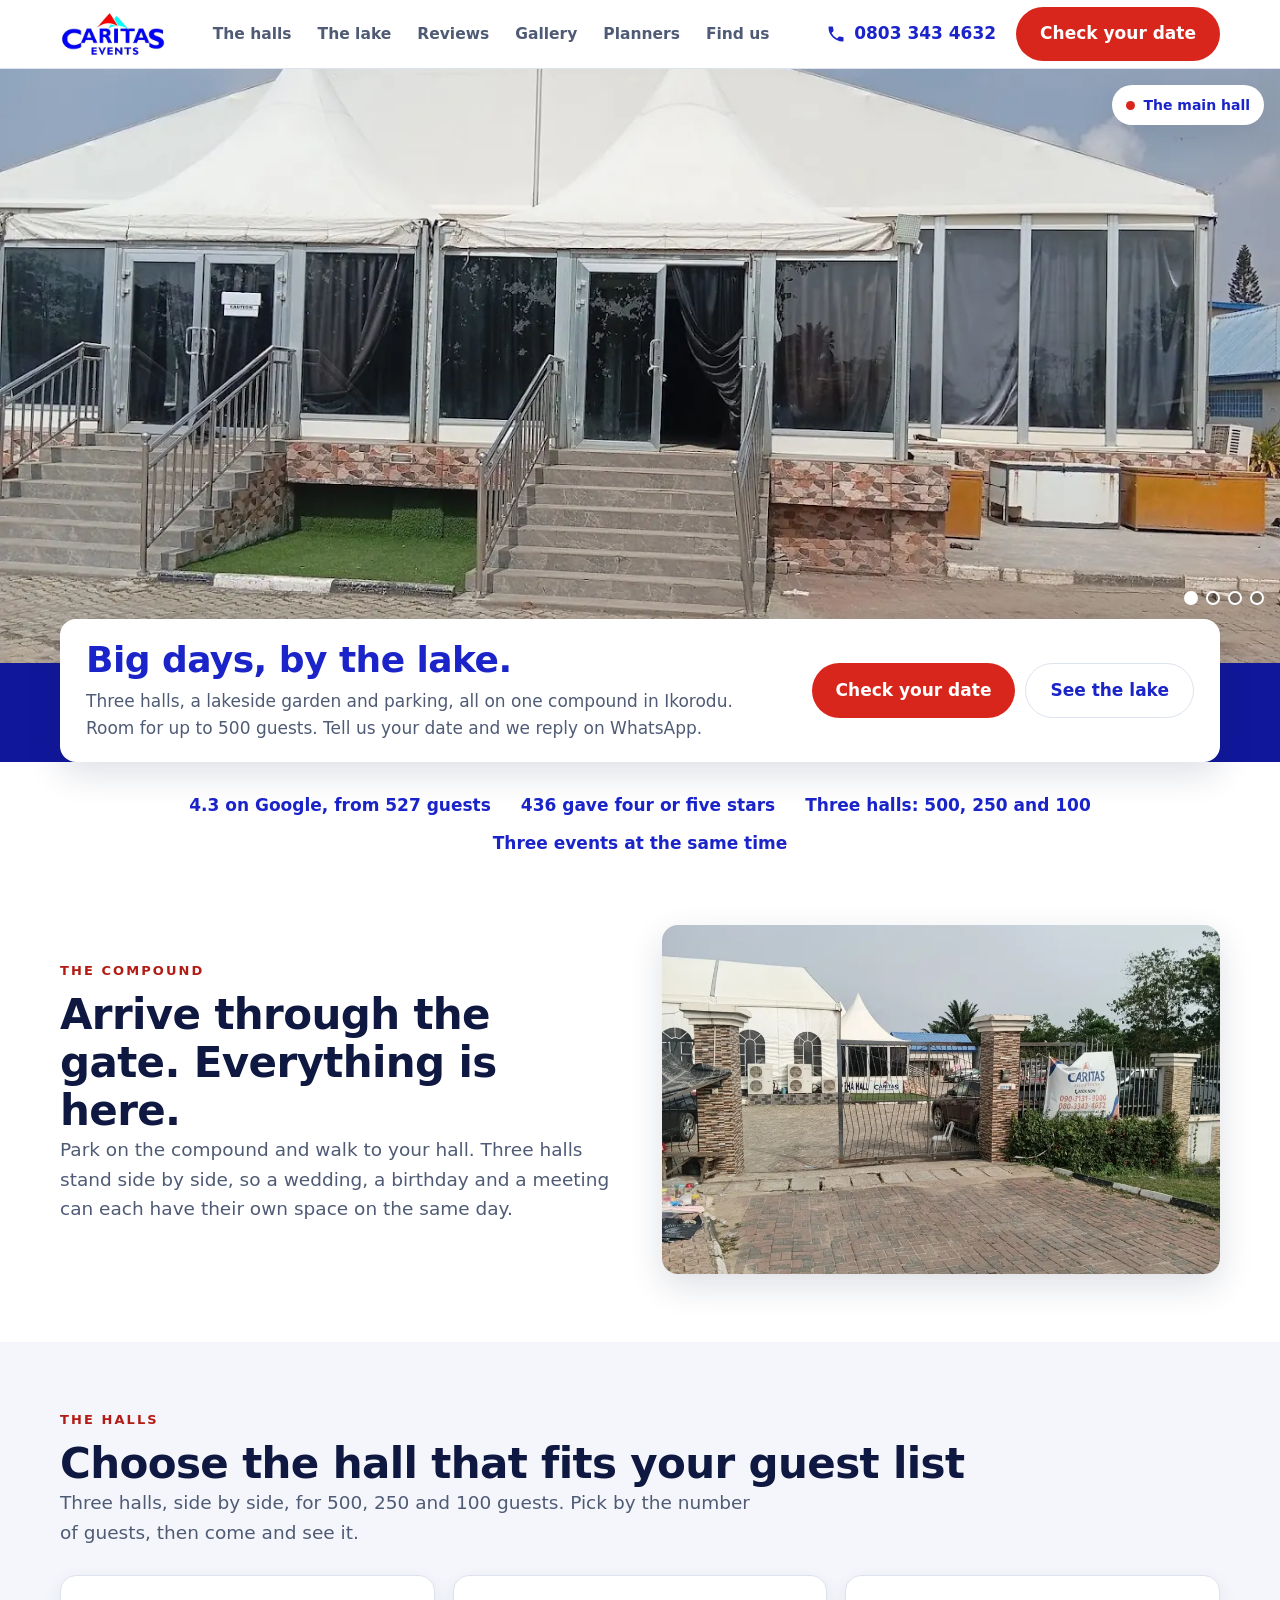
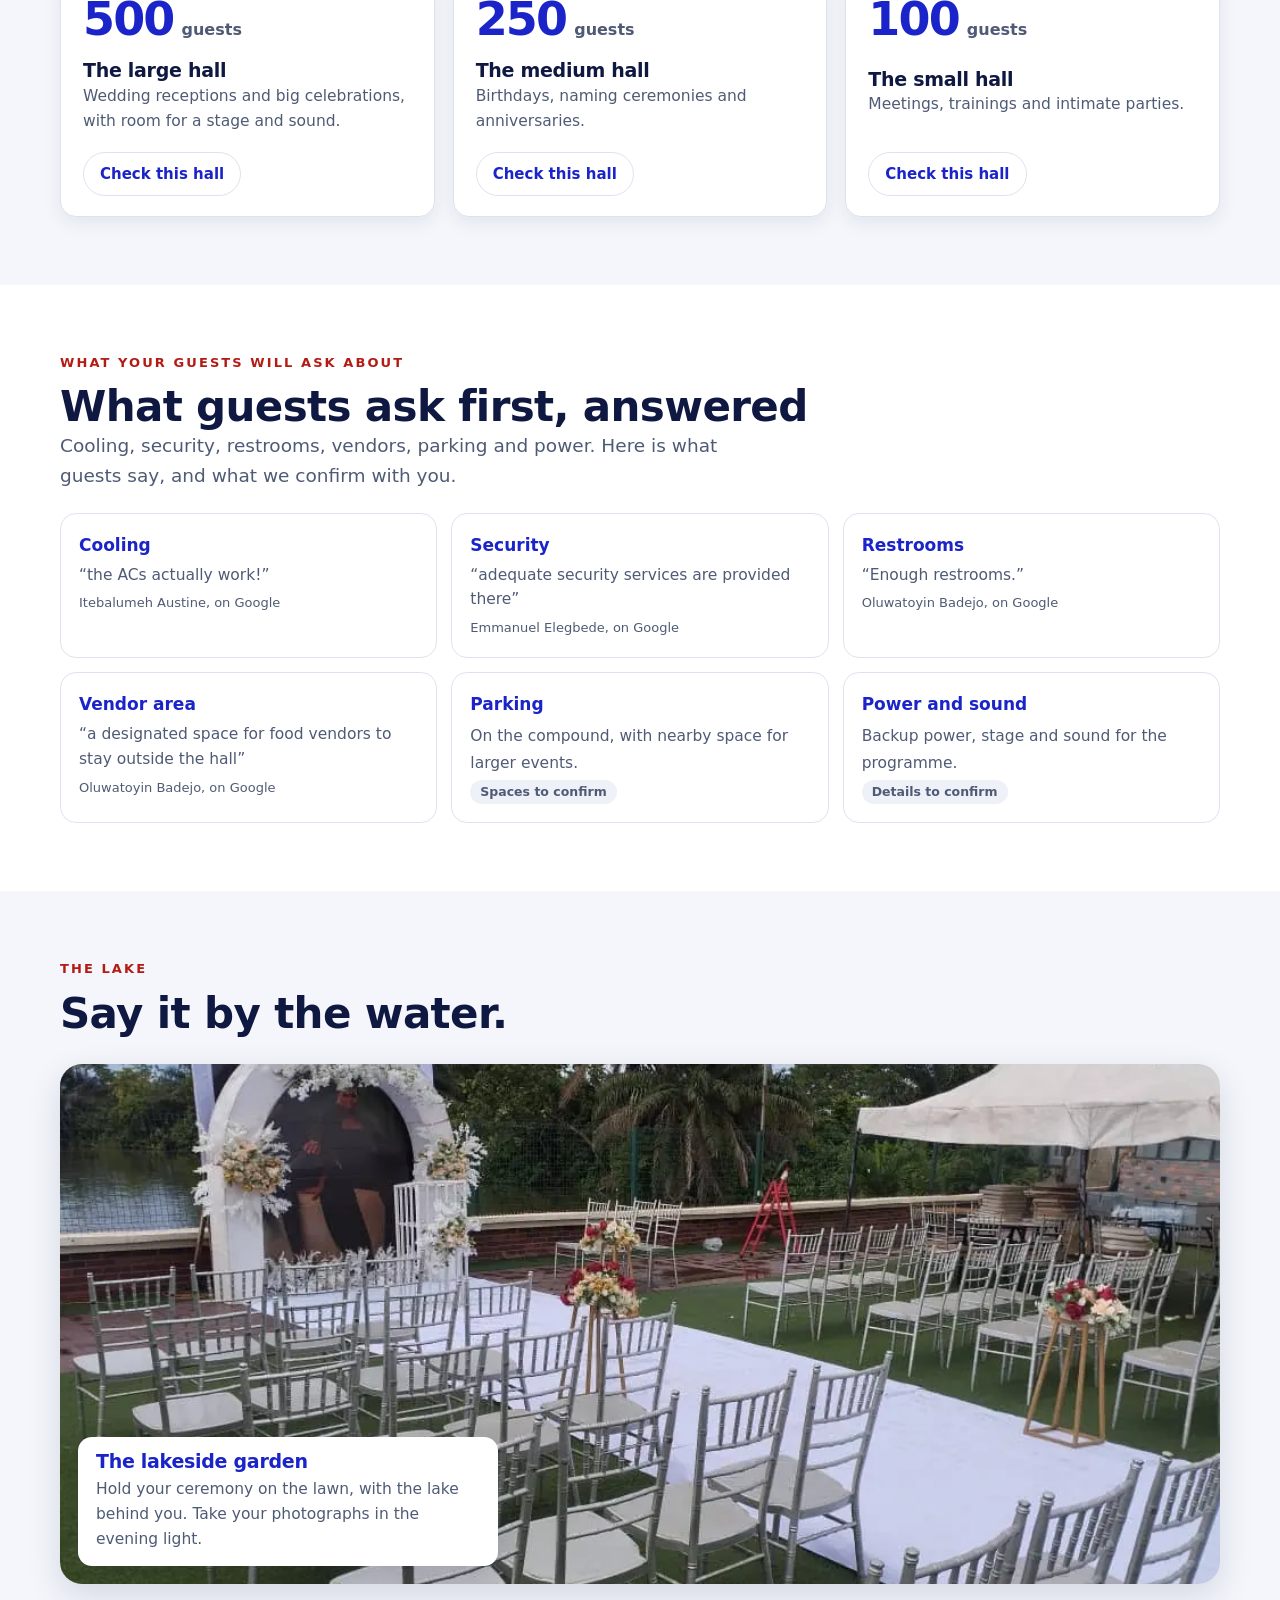
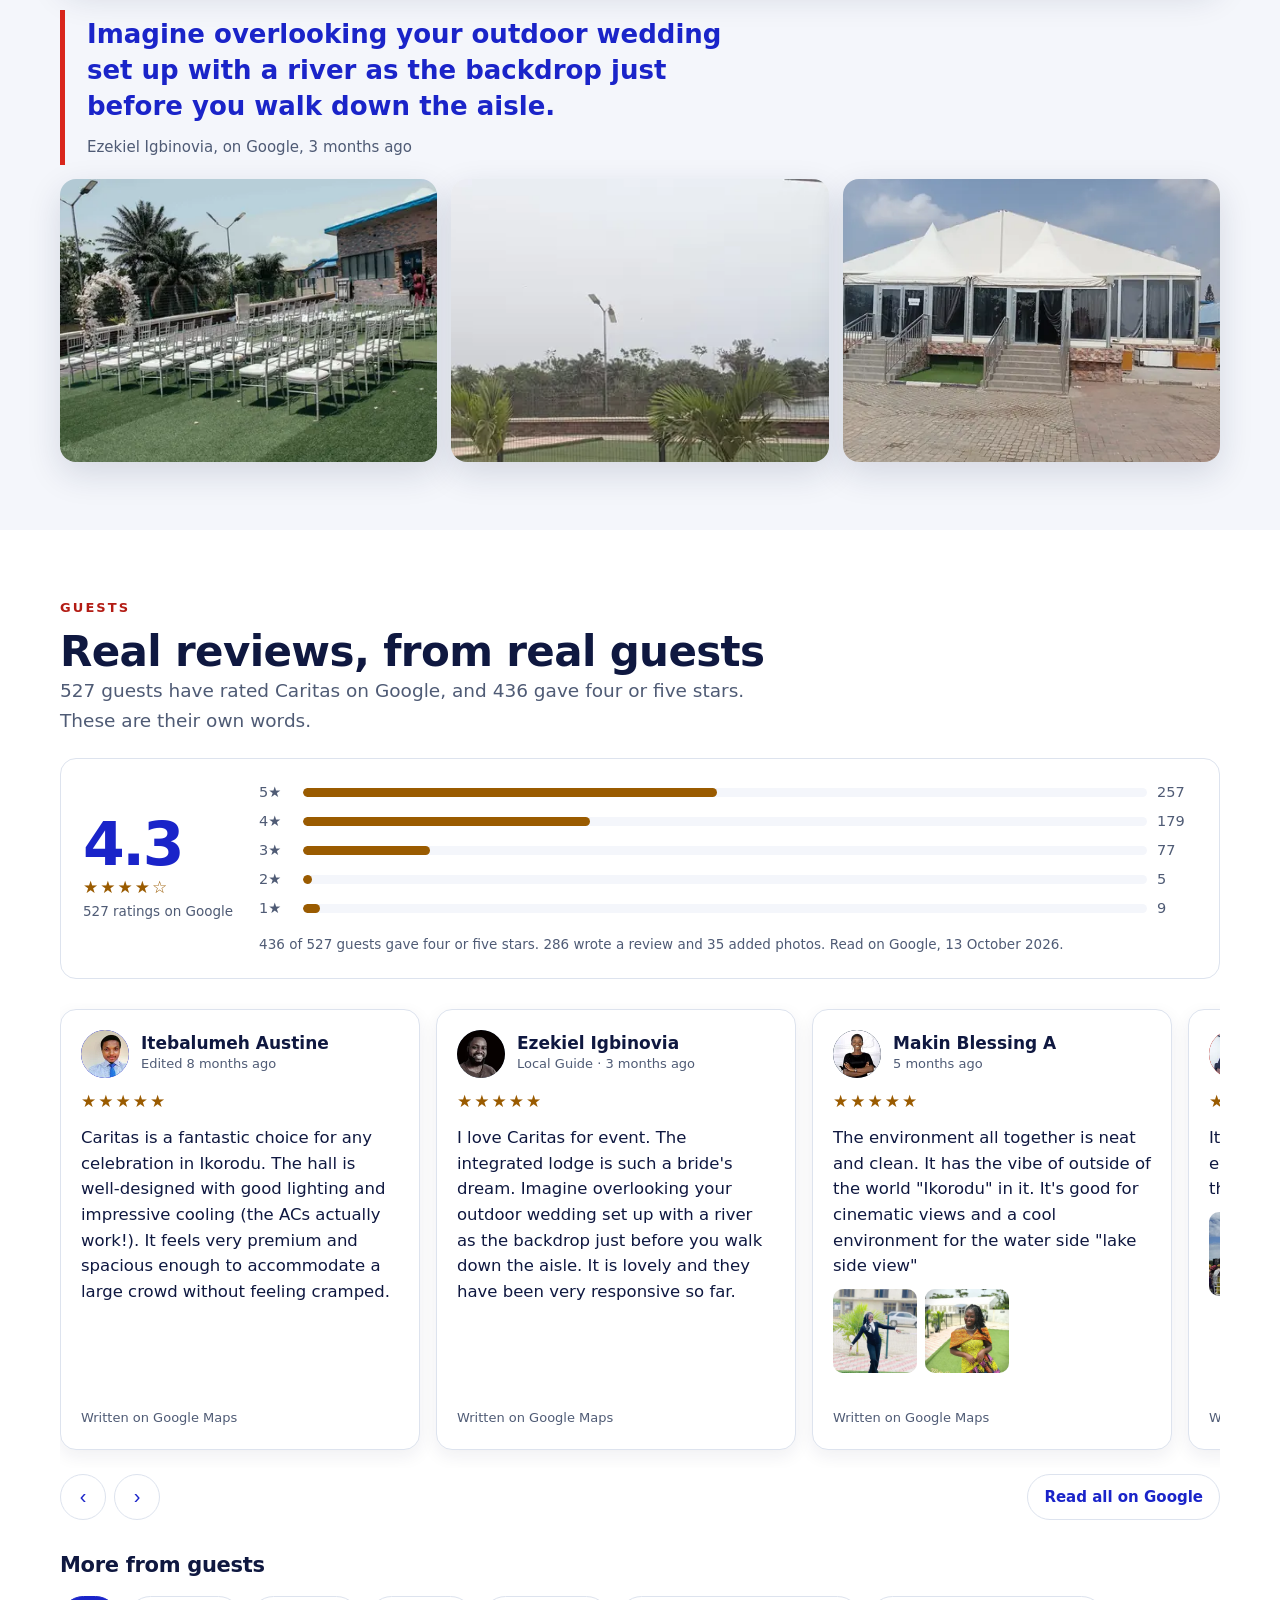
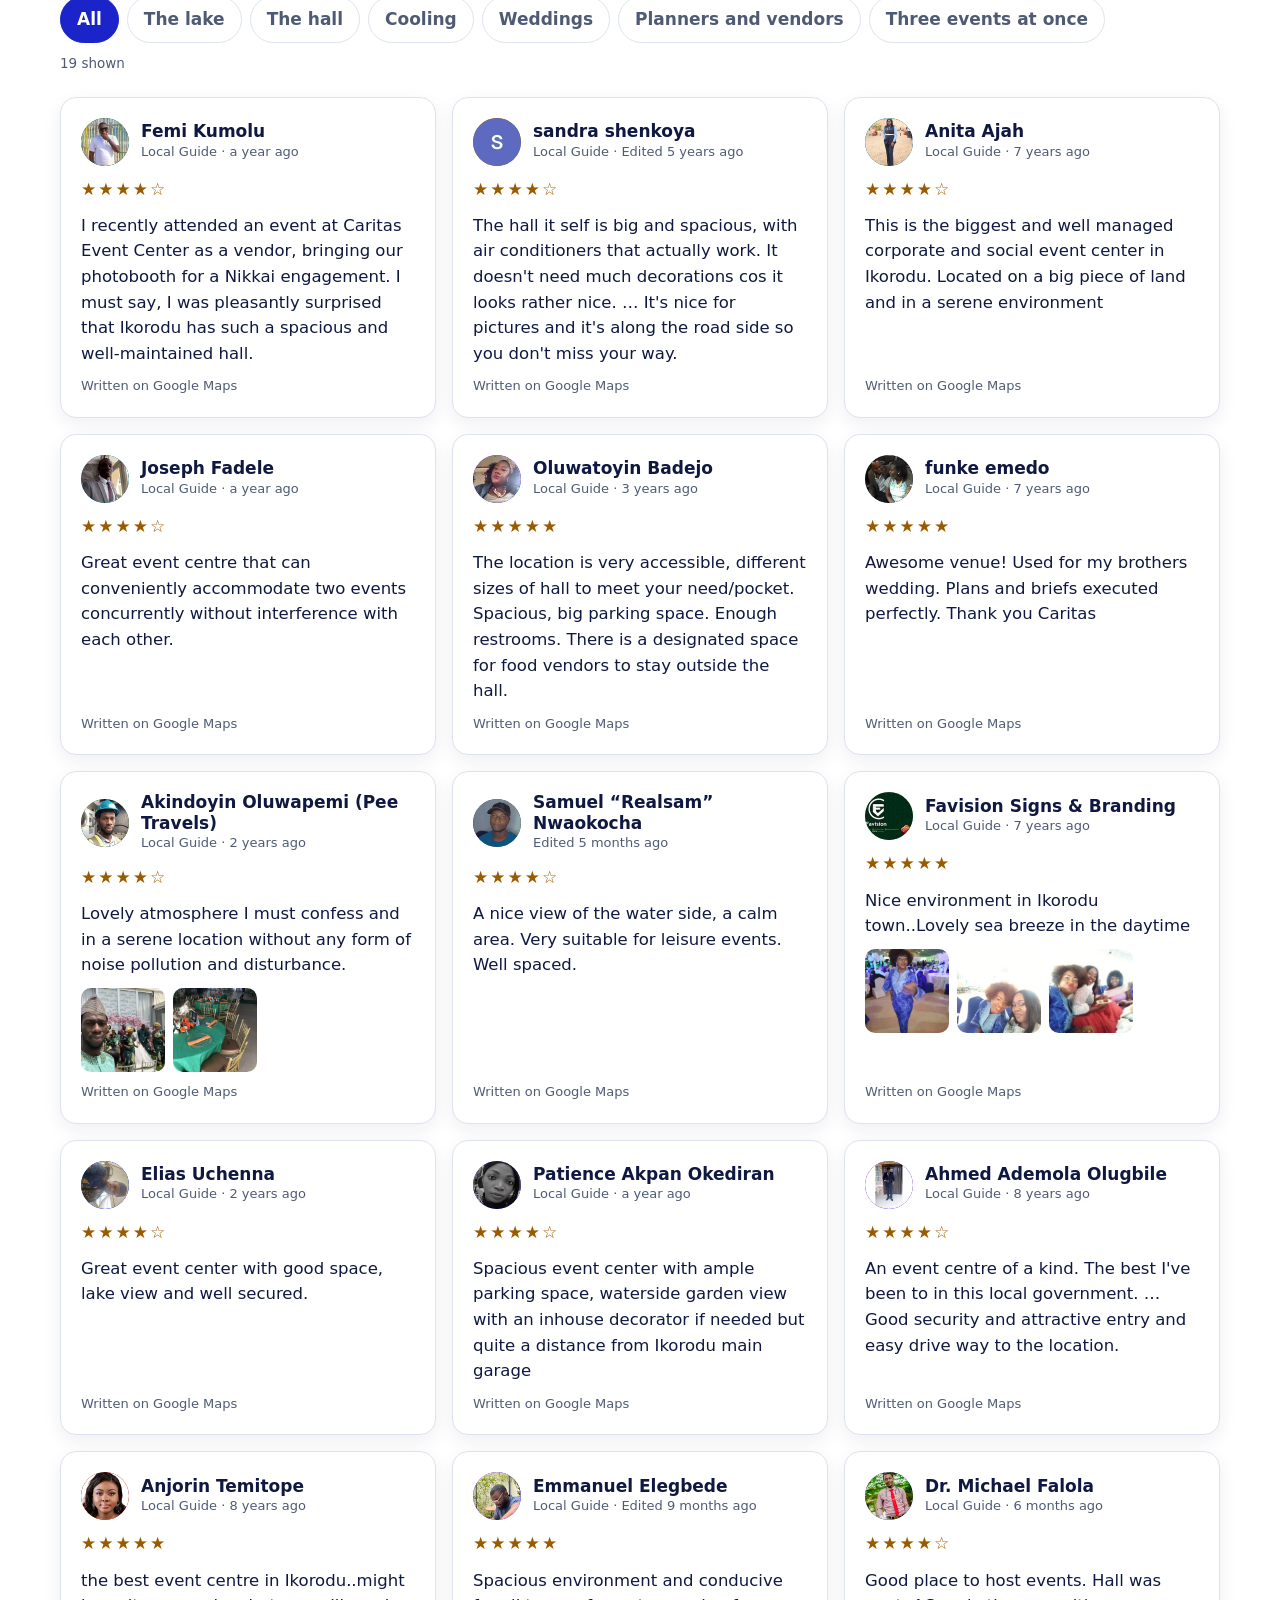
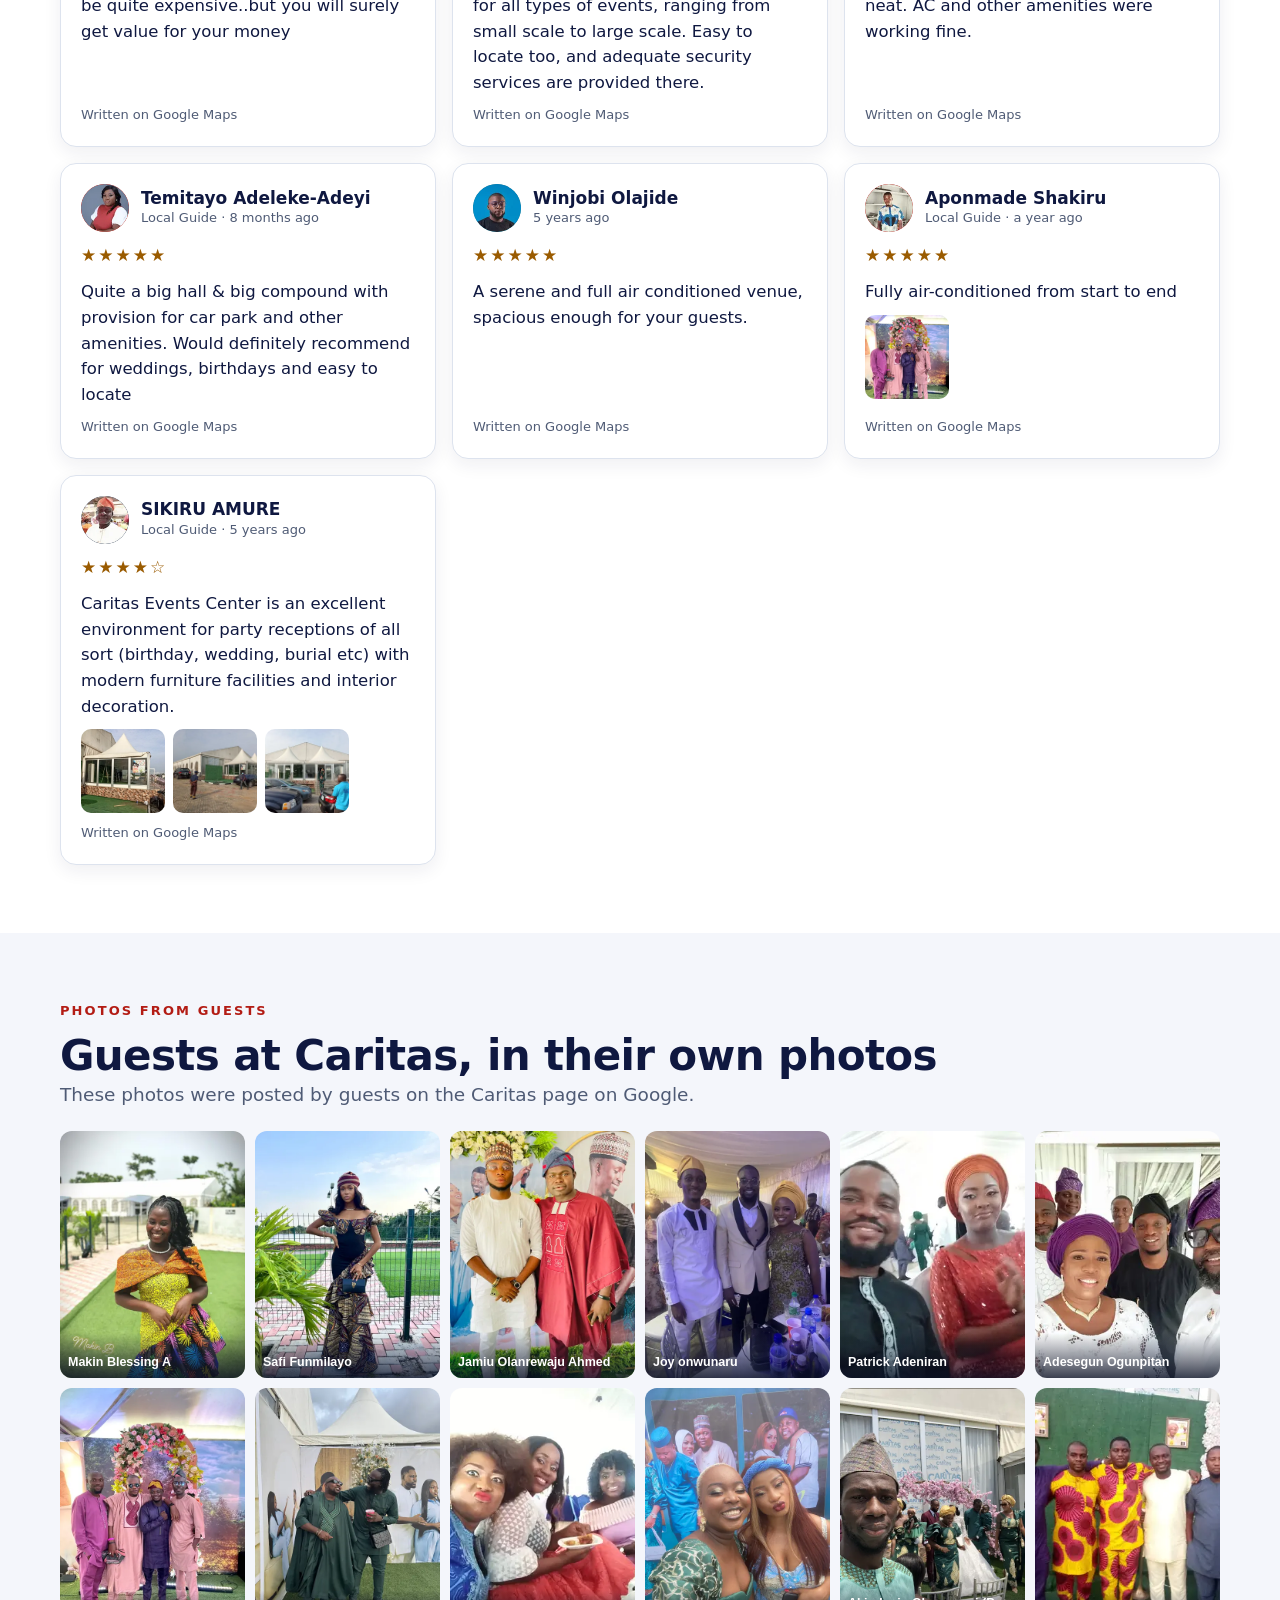
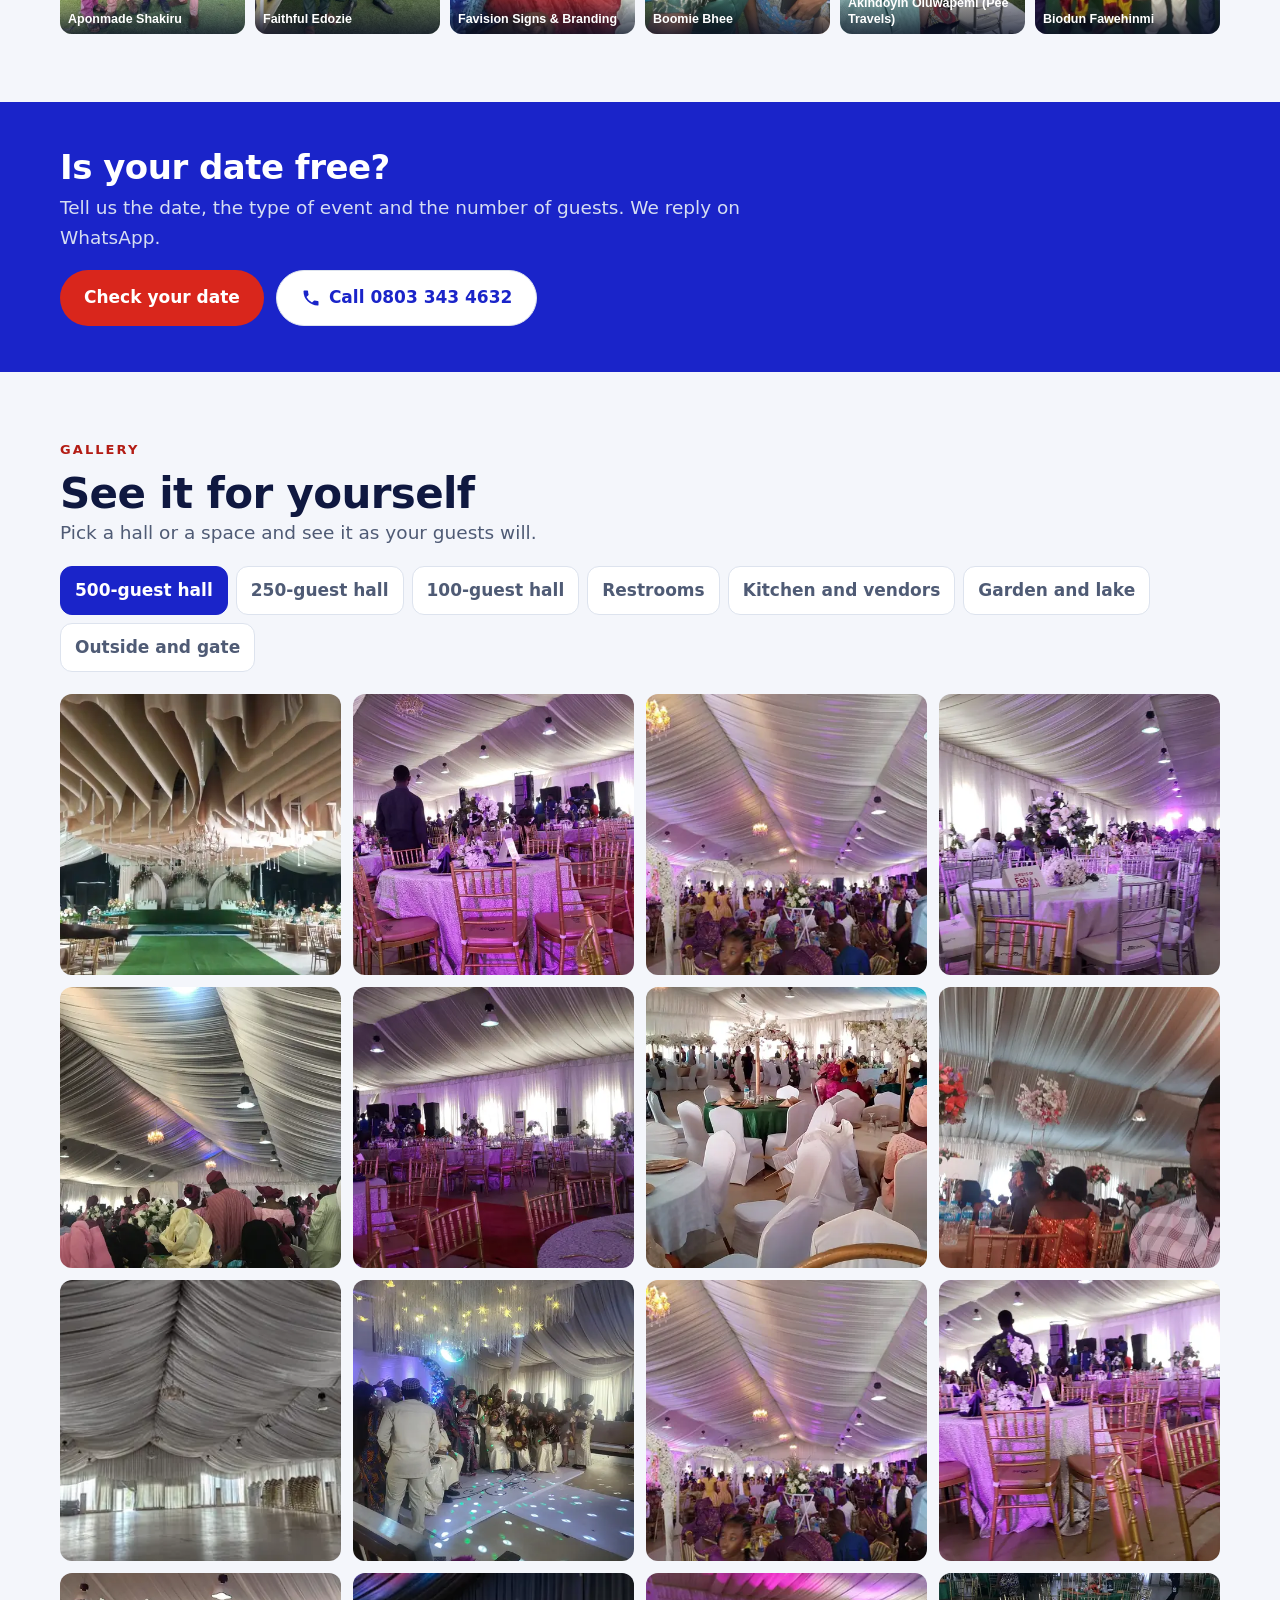
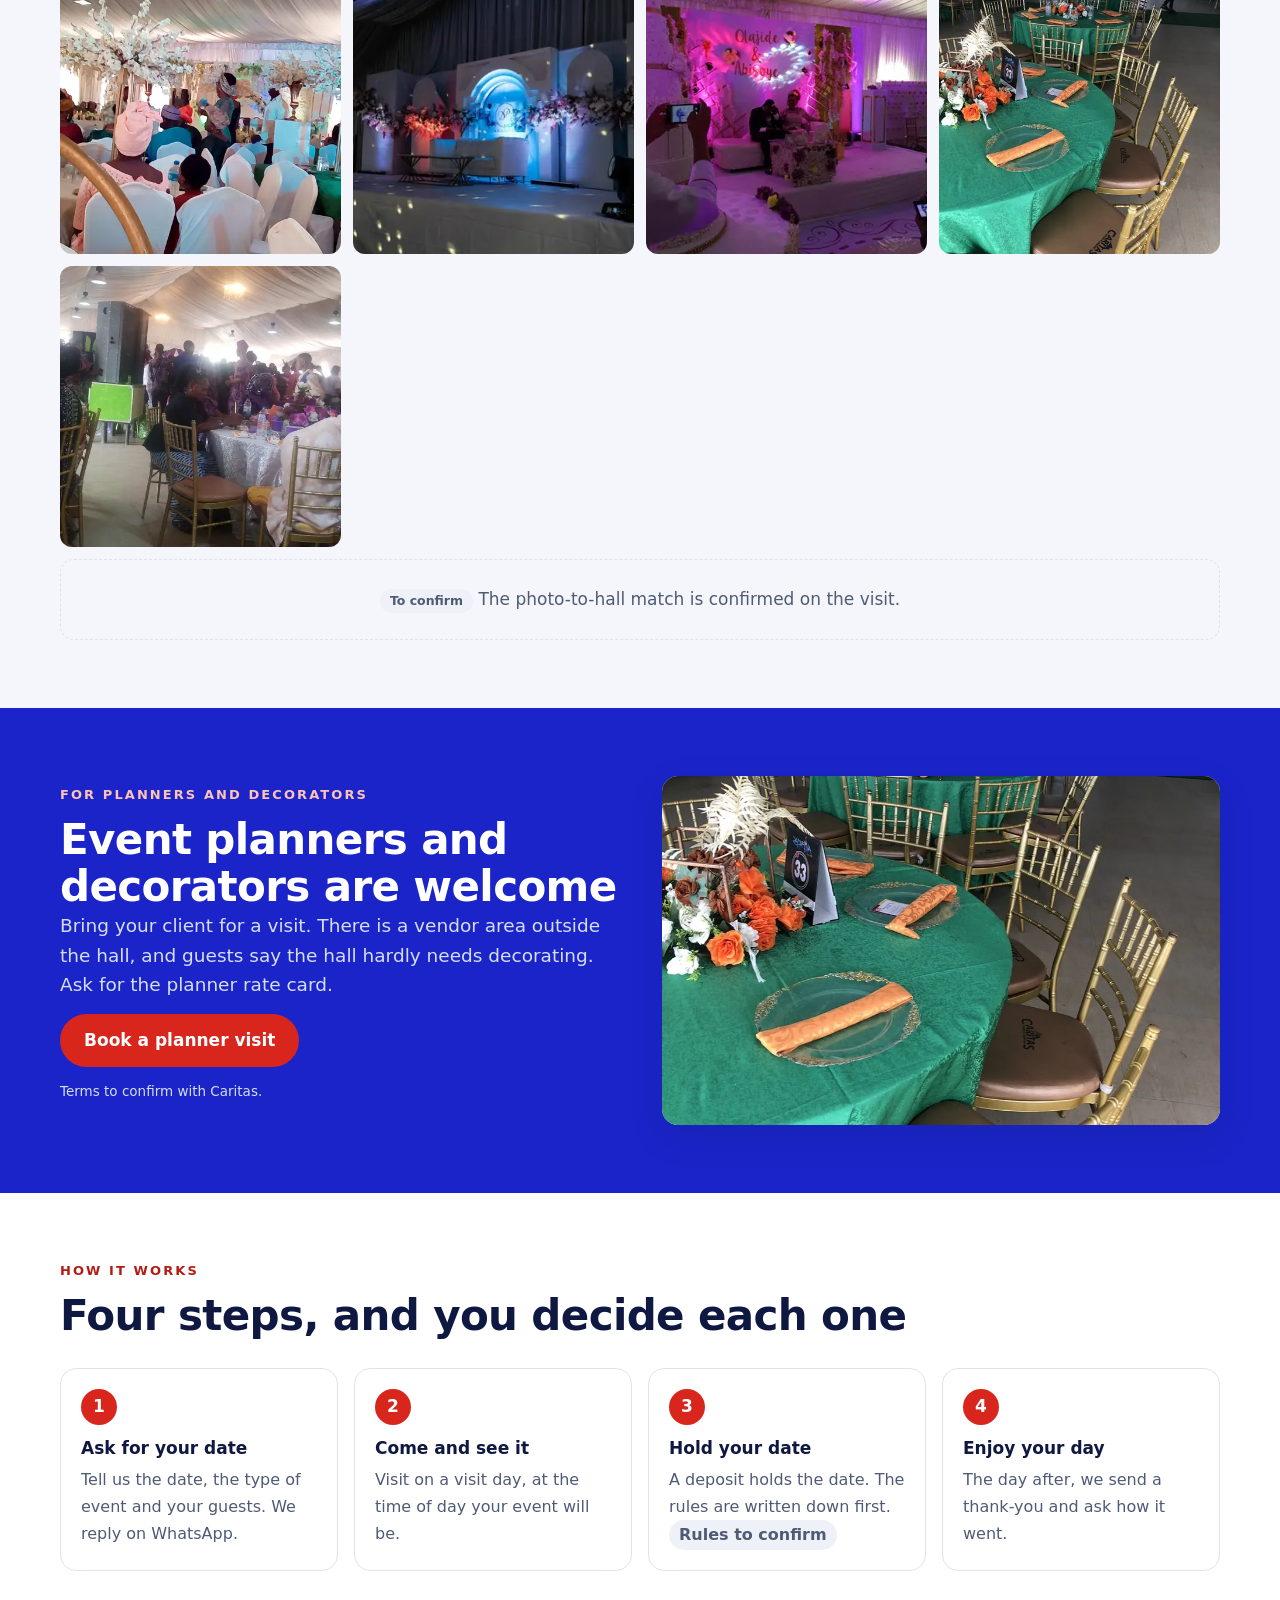
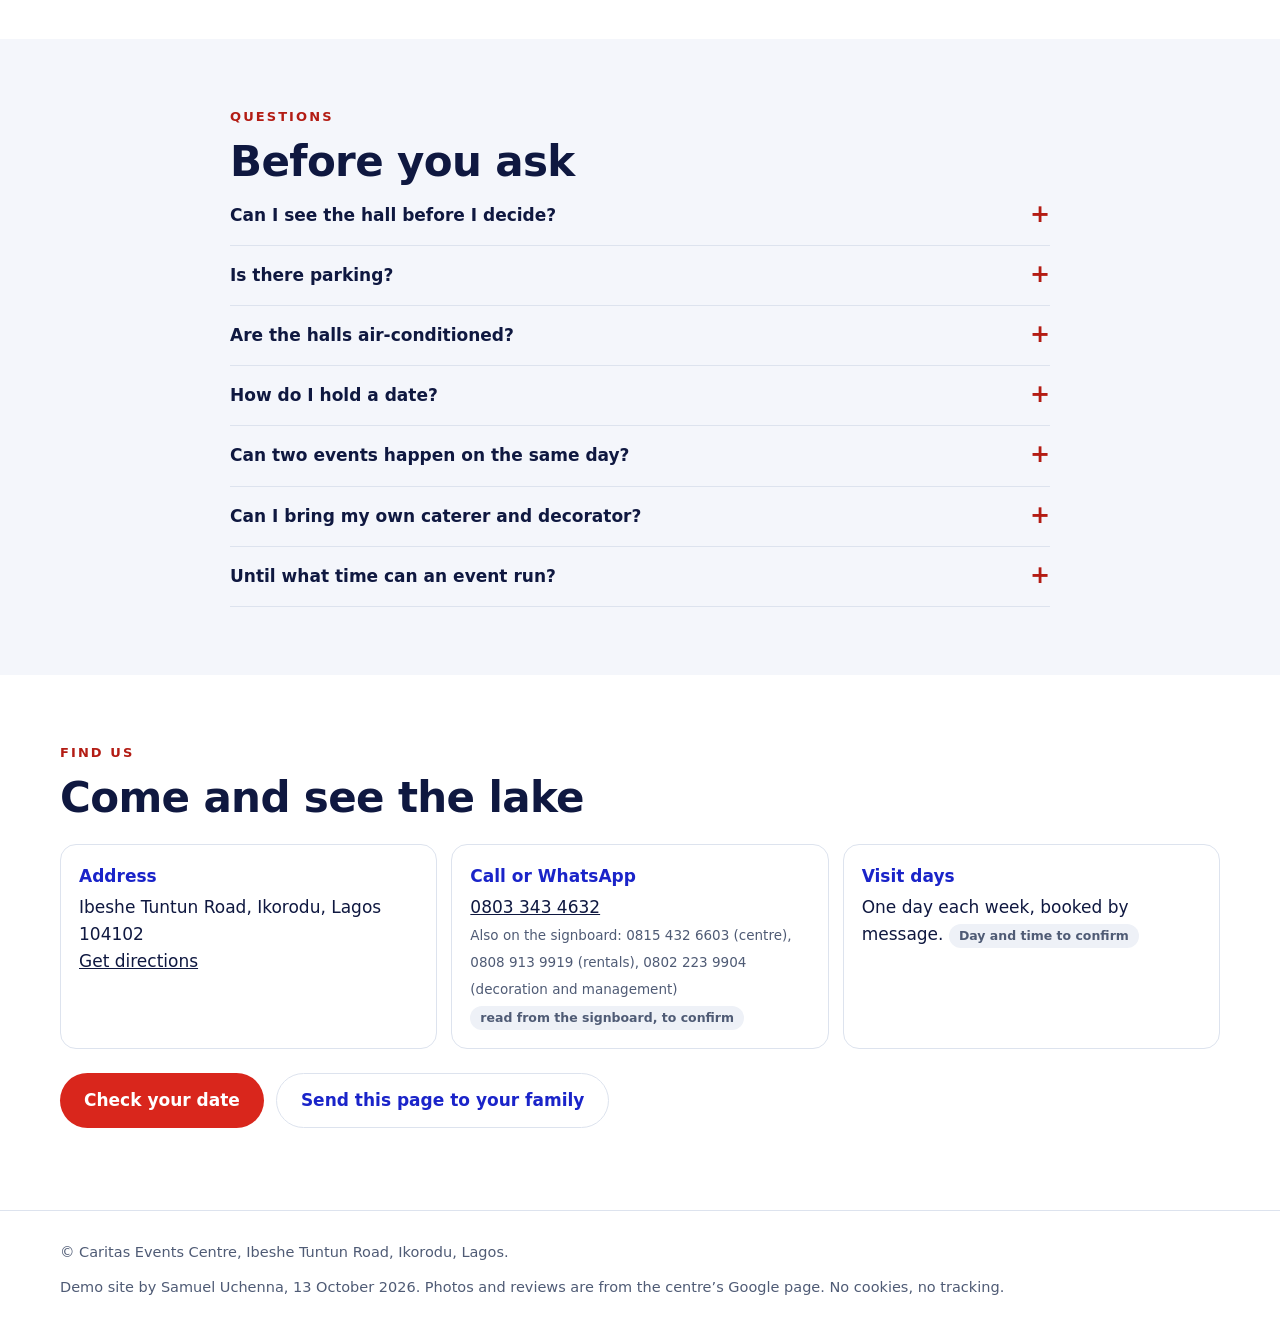
==== commit 6d75e1af: "Preview v4: guests' photos and faces, plainer words, fixes Co-Authored-By: Claude Sonnet 5.5 <norepl" ====
--- a/essential/index.html
+++ b/essential/index.html
@@ -1,4 +1,4 @@
-<!doctype html><html lang="en"><head><meta charset="utf-8"><meta name="viewport" content="width=device-width, initial-scale=1"><meta name="robots" content="noindex, nofollow"><meta name="theme-color" content="#1a24c9"><title>Caritas Events Centre, Ikorodu: big days, by the lake</title><meta name="description" content="Three halls and a lakeside garden in Ikorodu. Weddings, birthdays, naming ceremonies and company events, for 100 to 500 guests."><link rel="icon" type="image/png" href="../assets/img/favicon.png"><link rel="preload" as="image" href="../assets/img/exterior-main-hall-960.webp" imagesrcset="../assets/img/exterior-main-hall-480.webp 480w, ../assets/img/exterior-main-hall-960.webp 960w, ../assets/img/exterior-main-hall-1400.webp 1400w" imagesizes="100vw" fetchpriority="high"><script>document.documentElement.className+=" js"</script><link rel="stylesheet" href="../assets/site.css"></head><body><a class="skip" href="#main">Skip to the content</a><header class="top"><div class="wrap"><a class="logo" href="#" aria-label="Caritas Events Centre home"><img src="../assets/img/logo.png" alt="Caritas Events Centre" width="106" height="46"></a><nav class="links" id="site-nav" aria-label="Main"><a href="#halls">The halls</a><a href="#lake">The lake</a><a href="#reviews">Reviews</a><a href="#gallery">Gallery</a><a href="#planners">Planners</a><a href="#contact">Find us</a></nav><div class="hdr-right"><a class="ph-link hide-sm" href="tel:+2348033434632"><svg class="ico" viewBox="0 0 24 24" aria-hidden="true"><path d="M6.62 10.79a15.05 15.05 0 0 0 6.59 6.59l2.2-2.2a1 1 0 0 1 1.01-.24c1.12.37 2.33.57 3.58.57a1 1 0 0 1 1 1V20a1 1 0 0 1-1 1A17 17 0 0 1 3 4a1 1 0 0 1 1-1h3.5a1 1 0 0 1 1 1c0 1.25.2 2.46.57 3.58a1 1 0 0 1-.25 1.01l-2.2 2.2z"/></svg>0803 343 4632</a><a class="btn btn-coral hide-sm" href="#" data-open="date">Check your date</a><button class="btn btn-line menu-btn" aria-label="Menu" aria-controls="site-nav">Menu</button></div></div></header><main id="main"><section class="hero" style="padding:0"><div class="slides"><div class="slide"><img src="../assets/img/exterior-main-hall-960.webp" srcset="../assets/img/exterior-main-hall-480.webp 480w, ../assets/img/exterior-main-hall-960.webp 960w, ../assets/img/exterior-main-hall-1400.webp 1400w" sizes="100vw" width="1400" height="1054" alt="The main marquee hall, seen from the forecourt" fetchpriority="high" decoding="async"><a class="tag" href="#halls">The main hall</a></div><div class="slide"><img src="../assets/img/lakeside-ceremony-garden-960.webp" srcset="../assets/img/lakeside-ceremony-garden-480.webp 480w, ../assets/img/lakeside-ceremony-garden-960.webp 960w, ../assets/img/lakeside-ceremony-garden-1020.webp 1020w" sizes="100vw" width="1020" height="768" alt="The lakeside garden, set for a ceremony, with the water behind" loading="lazy" decoding="async"><a class="tag" href="#lake">The lakeside garden</a></div><div class="slide"><img src="../assets/img/marquee-interior-wedding-960.webp" srcset="../assets/img/marquee-interior-wedding-480.webp 480w, ../assets/img/marquee-interior-wedding-960.webp 960w, ../assets/img/marquee-interior-wedding-1400.webp 1400w" sizes="100vw" width="1400" height="1050" alt="Inside the marquee hall at a wedding reception" loading="lazy" decoding="async"><a class="tag" href="#gallery">Inside the hall</a></div><div class="slide"><img src="../assets/img/stage-blue-lighting-960.webp" srcset="../assets/img/stage-blue-lighting-480.webp 480w, ../assets/img/stage-blue-lighting-960.webp 960w, ../assets/img/stage-blue-lighting-1400.webp 1400w" sizes="100vw" width="1400" height="934" alt="A stage with blue lighting and flowers" loading="lazy" decoding="async"><a class="tag" href="#gallery">The stage</a></div><div class="dots"><button aria-label="Show photo 1"></button><button aria-label="Show photo 2"></button><button aria-label="Show photo 3"></button><button aria-label="Show photo 4"></button></div></div><div class="panel"><div><h1>Big days, by the lake.</h1><p>Three halls, a lakeside garden and parking, all on one compound in Ikorodu. Room for up to 500 guests. Tell us your date and we reply on WhatsApp.</p></div><div class="cta"><a class="btn btn-coral" href="#" data-open="date">Check your date</a><a class="btn btn-line" href="#lake">See the lake</a></div></div></section><div class="wrap"><div class="proof"><span>4.3 on Google, from 527 guests</span><span>436 gave four or five stars</span><span>Three halls: 500, 250 and 100</span><span>Three events at the same time</span></div></div><section><div class="wrap split"><div><div class="eyebrow">The compound</div><h2>Arrive through the gate. Everything is here.</h2><p class="lead">Park on the compound and walk to your hall. Three halls stand side by side, so a wedding, a birthday and a meeting can each have their own space on the same day.</p></div><div class="photo wide reveal"><img src="../assets/img/gate-and-signboard-960.webp" srcset="../assets/img/gate-and-signboard-480.webp 480w, ../assets/img/gate-and-signboard-960.webp 960w, ../assets/img/gate-and-signboard-1400.webp 1400w" sizes="(max-width:900px) 100vw, 560px" width="1400" height="1050" alt="The gate and signboard at Caritas Events Centre" loading="lazy" decoding="async"></div></div></section><section id="halls" class="mist"><div class="wrap"><div class="eyebrow">The halls</div><h2>Choose the hall that fits your guest list</h2><p class="lead">Three halls, side by side, for 500, 250 and 100 guests. Pick by the number of guests, then come and see it.</p><div class="halls"><article class="hall compact reveal"><div class="cap">500<small>guests</small></div><div class="info"><h3>The large hall</h3><p>Wedding receptions and big celebrations, with room for a stage and sound.</p></div><a class="btn btn-line btn-sm" href="#" data-open="date" data-hall="the 500-guest hall">Check this hall</a></article><article class="hall compact reveal"><div class="cap">250<small>guests</small></div><div class="info"><h3>The medium hall</h3><p>Birthdays, naming ceremonies and anniversaries.</p></div><a class="btn btn-line btn-sm" href="#" data-open="date" data-hall="the 250-guest hall">Check this hall</a></article><article class="hall compact reveal"><div class="cap">100<small>guests</small></div><div class="info"><h3>The small hall</h3><p>Meetings, trainings and intimate parties.</p></div><a class="btn btn-line btn-sm" href="#" data-open="date" data-hall="the 100-guest hall">Check this hall</a></article></div></div></section><section><div class="wrap"><div class="eyebrow">What your guests will ask about</div><h2>What guests ask first, answered</h2><p class="lead">Cooling, security, restrooms, vendors, parking and power. Here is what guests say, and what we confirm with you.</p><div class="cards"><div class="card reveal"><b>Cooling</b><q>“the ACs actually work!”</q><cite>Itebalumeh Austine, on Google</cite></div><div class="card reveal"><b>Security</b><q>“adequate security services are provided there”</q><cite>Emmanuel Elegbede, on Google</cite></div><div class="card reveal"><b>Restrooms</b><q>“Enough restrooms.”</q><cite>Oluwatoyin Badejo, on Google</cite></div><div class="card reveal"><b>Vendor area</b><q>“a designated space for food vendors to stay outside the hall”</q><cite>Oluwatoyin Badejo, on Google</cite></div><div class="card reveal"><b>Parking</b><span style="color:var(--muted);font-size:15.5px">On the compound, with nearby space for larger events.</span><br><span class="tbc">Spaces to confirm</span></div><div class="card reveal"><b>Power and sound</b><span style="color:var(--muted);font-size:15.5px">Backup power, stage and sound for the programme.</span><br><span class="tbc">Details to confirm</span></div></div></div></section><section id="lake" class="mist"><div class="wrap"><div class="eyebrow">The lake</div><h2>Say it by the water.</h2><div class="feature reveal"><img src="../assets/img/lakeside-ceremony-garden-960.webp" srcset="../assets/img/lakeside-ceremony-garden-480.webp 480w, ../assets/img/lakeside-ceremony-garden-960.webp 960w, ../assets/img/lakeside-ceremony-garden-1020.webp 1020w" sizes="(max-width:1200px) 100vw, 1160px" width="1020" height="768" alt="The lakeside garden, set for a ceremony, with the water behind" loading="lazy" decoding="async"><div class="cap-card"><h3>The lakeside garden</h3><p>Hold your ceremony on the lawn, with the lake behind you. Take your photographs in the evening light.</p></div></div><blockquote class="quote-hero"><q>Imagine overlooking your outdoor wedding set up with a river as the backdrop just before you walk down the aisle.</q><cite>Ezekiel Igbinovia, on Google, 3 months ago</cite></blockquote><div class="strip"><div class="photo reveal"><img src="../assets/img/garden-chairs-by-water-960.webp" srcset="../assets/img/garden-chairs-by-water-480.webp 480w, ../assets/img/garden-chairs-by-water-960.webp 960w, ../assets/img/garden-chairs-by-water-1400.webp 1400w" sizes="(max-width:700px) 100vw, 380px" width="1400" height="934" alt="Ceremony chairs set out on the lawn beside the water" loading="lazy" decoding="async"></div><div class="photo reveal"><img src="../assets/img/water-view-960.webp" srcset="../assets/img/water-view-480.webp 480w, ../assets/img/water-view-960.webp 960w, ../assets/img/water-view-1400.webp 1400w" sizes="(max-width:700px) 100vw, 380px" width="1400" height="788" alt="The water beyond the compound wall" loading="lazy" decoding="async"></div><div class="photo reveal"><img src="../assets/img/exterior-main-hall-960.webp" srcset="../assets/img/exterior-main-hall-480.webp 480w, ../assets/img/exterior-main-hall-960.webp 960w, ../assets/img/exterior-main-hall-1400.webp 1400w" sizes="(max-width:700px) 100vw, 380px" width="1400" height="1054" alt="The main marquee hall, seen from the forecourt" loading="lazy" decoding="async"></div></div></div></section><section id="reviews"><div class="wrap"><div class="eyebrow">Guests</div><h2>Real reviews, from real guests</h2><p class="lead">527 guests have rated Caritas on Google, and 436 gave four or five stars. These are their own words.</p><div class="sum-row"><div><div class="big">4.3</div><div class="stars" aria-hidden="true">★★★★☆</div><div class="note">527 ratings on Google</div></div><div class="bars"><div class="bar-r"><span>5★</span><i><b style="width:49%"></b></i><span>257</span></div><div class="bar-r"><span>4★</span><i><b style="width:34%"></b></i><span>179</span></div><div class="bar-r"><span>3★</span><i><b style="width:15%"></b></i><span>77</span></div><div class="bar-r"><span>2★</span><i><b style="width:1%"></b></i><span>5</span></div><div class="bar-r"><span>1★</span><i><b style="width:2%"></b></i><span>9</span></div><p class="note" style="margin:8px 0 0">436 of 527 guests gave four or five stars. 286 wrote a review and 35 added photos. Read on Google, 13 October 2026.</p></div></div><div class="rv-wrap"><div class="rv-track" id="rv-home" tabindex="0" aria-label="Guest reviews, scroll sideways"><article class="rv" data-tags="hall ac"><div class="who"><span class="av" style="background:#1a24c9" aria-hidden="true">IA</span><div><div class="nm">Itebalumeh Austine</div><div class="mt">Edited 8 months ago</div></div></div><div class="stars" role="img" aria-label="5 out of 5 stars">★★★★★</div><q>Caritas is a fantastic choice for any celebration in Ikorodu. The hall is well-designed with good lighting and impressive cooling (the ACs actually work!). It feels very premium and spacious enough to accommodate a large crowd without feeling cramped.</q><div class="src">Written on Google Maps</div></article><article class="rv" data-tags="lake weddings"><div class="who"><span class="av" style="background:#334155" aria-hidden="true">EI</span><div><div class="nm">Ezekiel Igbinovia</div><div class="mt">Local Guide &middot; 3 months ago</div></div></div><div class="stars" role="img" aria-label="5 out of 5 stars">★★★★★</div><q>I love Caritas for event. The integrated lodge is such a bride&#x27;s dream. Imagine overlooking your outdoor wedding set up with a river as the backdrop just before you walk down the aisle. It is lovely and they have been very responsive so far.</q><div class="src">Written on Google Maps</div></article><article class="rv" data-tags="lake"><div class="who"><span class="av" style="background:#334155" aria-hidden="true">MB</span><div><div class="nm">Makin Blessing A</div><div class="mt">5 months ago</div></div></div><div class="stars" role="img" aria-label="5 out of 5 stars">★★★★★</div><q>The environment all together is neat and clean. It has the vibe of outside of the world &quot;Ikorodu&quot; in it. It&#x27;s good for cinematic views and a cool environment for the water side &quot;lake side view&quot;</q><div class="src">Written on Google Maps</div></article><article class="rv" data-tags="hall ac"><div class="who"><span class="av" style="background:#6d28d9" aria-hidden="true">OT</span><div><div class="nm">Olubode Taiwo</div><div class="mt">Local Guide &middot; a year ago</div></div></div><div class="stars" role="img" aria-label="5 out of 5 stars">★★★★★</div><q>Lovely event space; spacious, well-designed, and very comfortable. The AC was super cold (in a good way!) and the overall atmosphere was just right. Great spot for gatherings.</q><div class="src">Written on Google Maps</div></article><article class="rv" data-tags="planners"><div class="who"><span class="av" style="background:#166534" aria-hidden="true">FK</span><div><div class="nm">Femi Kumolu</div><div class="mt">Local Guide &middot; a year ago</div></div></div><div class="stars" role="img" aria-label="4 out of 5 stars">★★★★☆</div><q>I recently attended an event at Caritas Event Center as a vendor, bringing our photobooth for a Nikkai engagement. I must say, I was pleasantly surprised that Ikorodu has such a spacious and well-maintained hall.</q><div class="src">Written on Google Maps</div></article><article class="rv" data-tags="three"><div class="who"><span class="av" style="background:#6d28d9" aria-hidden="true">SF</span><div><div class="nm">Safi Funmilayo</div><div class="mt">Local Guide &middot; a year ago</div></div></div><div class="stars" role="img" aria-label="4 out of 5 stars">★★★★☆</div><q>It’s a great event centre with enough space and 3 events can happen at once.</q><div class="src">Written on Google Maps</div></article><article class="rv" data-tags="hall ac planners"><div class="who"><span class="av" style="background:#8a4b00" aria-hidden="true">SS</span><div><div class="nm">sandra shenkoya</div><div class="mt">Local Guide &middot; Edited 5 years ago</div></div></div><div class="stars" role="img" aria-label="4 out of 5 stars">★★★★☆</div><q>The hall it self is big and spacious, with air conditioners that actually work. It doesn&#x27;t need much decorations cos it looks rather nice. … It&#x27;s nice for pictures and it&#x27;s along the road side so you don&#x27;t miss your way.</q><div class="src">Written on Google Maps</div></article><article class="rv" data-tags="hall"><div class="who"><span class="av" style="background:#0e7490" aria-hidden="true">AA</span><div><div class="nm">Anita Ajah</div><div class="mt">Local Guide &middot; 7 years ago</div></div></div><div class="stars" role="img" aria-label="4 out of 5 stars">★★★★☆</div><q>This is the biggest and well managed corporate and social event center in Ikorodu. Located on a big piece of land and in a serene environment</q><div class="src">Written on Google Maps</div></article></div><div class="car-btns"><button class="car-prev" aria-label="Previous reviews">&#8249;</button><button class="car-next" aria-label="Next reviews">&#8250;</button><a class="btn btn-line btn-sm" style="margin-left:auto" href="https://www.google.com/maps/place/Caritas+Events+Centre/@6.5848341,3.4921721,17z/data=!4m8!3m7!1s0x103bede7ea546eed:0x8d86a4871b1d85a9!8m2!3d6.5848341!4d3.4921721!9m1!1b1!16s%2Fg%2F11b6tzh2dl" target="_blank" rel="noopener">Read all on Google</a></div></div><h3 style="margin-top:34px">More from guests</h3><div><div class="chips rv-filter" data-for="rv-all" role="group" aria-label="Filter reviews"><button class="on" data-f="all" aria-pressed="true">All</button><button data-f="lake" aria-pressed="false">The lake</button><button data-f="hall" aria-pressed="false">The hall</button><button data-f="ac" aria-pressed="false">Cooling</button><button data-f="weddings" aria-pressed="false">Weddings</button><button data-f="planners" aria-pressed="false">Planners and vendors</button><button data-f="three" aria-pressed="false">Three events at once</button></div><p class="note rv-count" style="margin-top:10px">14 shown</p><div class="rv-grid" id="rv-all"><article class="rv" data-tags="three"><div class="who"><span class="av" style="background:#0e7490" aria-hidden="true">JF</span><div><div class="nm">Joseph Fadele</div><div class="mt">Local Guide &middot; a year ago</div></div></div><div class="stars" role="img" aria-label="4 out of 5 stars">★★★★☆</div><q>Great event centre that can conveniently accommodate two events concurrently without interference with each other.</q><div class="src">Written on Google Maps</div></article><article class="rv" data-tags="planners hall"><div class="who"><span class="av" style="background:#6d28d9" aria-hidden="true">OB</span><div><div class="nm">Oluwatoyin Badejo</div><div class="mt">Local Guide &middot; 3 years ago</div></div></div><div class="stars" role="img" aria-label="5 out of 5 stars">★★★★★</div><q>The location is very accessible, different sizes of hall to meet your need/pocket. Spacious, big parking space. Enough restrooms. There is a designated space for food vendors to stay outside the hall.</q><div class="src">Written on Google Maps</div></article><article class="rv" data-tags="weddings planners"><div class="who"><span class="av" style="background:#334155" aria-hidden="true">FE</span><div><div class="nm">funke emedo</div><div class="mt">Local Guide &middot; 7 years ago</div></div></div><div class="stars" role="img" aria-label="5 out of 5 stars">★★★★★</div><q>Awesome venue! Used for my brothers wedding. Plans and briefs executed perfectly. Thank you Caritas</q><div class="src">Written on Google Maps</div></article><article class="rv" data-tags="lake"><div class="who"><span class="av" style="background:#166534" aria-hidden="true">AO</span><div><div class="nm">Akindoyin Oluwapemi (Pee Travels)</div><div class="mt">Local Guide &middot; 2 years ago</div></div></div><div class="stars" role="img" aria-label="4 out of 5 stars">★★★★☆</div><q>Lovely atmosphere I must confess and in a serene location without any form of noise pollution and disturbance.</q><div class="src">Written on Google Maps</div></article><article class="rv" data-tags="lake"><div class="who"><span class="av" style="background:#334155" aria-hidden="true">SN</span><div><div class="nm">Samuel “Realsam” Nwaokocha</div><div class="mt">Edited 5 months ago</div></div></div><div class="stars" role="img" aria-label="4 out of 5 stars">★★★★☆</div><q>A nice view of the water side, a calm area. Very suitable for leisure events. Well spaced.</q><div class="src">Written on Google Maps</div></article><article class="rv" data-tags="lake"><div class="who"><span class="av" style="background:#166534" aria-hidden="true">FS</span><div><div class="nm">Favision Signs &amp; Branding</div><div class="mt">Local Guide &middot; 7 years ago</div></div></div><div class="stars" role="img" aria-label="5 out of 5 stars">★★★★★</div><q>Nice environment in Ikorodu town..Lovely sea breeze in the daytime</q><div class="src">Written on Google Maps</div></article><article class="rv" data-tags="lake"><div class="who"><span class="av" style="background:#1a24c9" aria-hidden="true">EU</span><div><div class="nm">Elias Uchenna</div><div class="mt">Local Guide &middot; 2 years ago</div></div></div><div class="stars" role="img" aria-label="4 out of 5 stars">★★★★☆</div><q>Great event center with good space, lake view and well secured.</q><div class="src">Written on Google Maps</div></article><article class="rv" data-tags="lake planners"><div class="who"><span class="av" style="background:#1a24c9" aria-hidden="true">PA</span><div><div class="nm">Patience Akpan Okediran</div><div class="mt">Local Guide &middot; a year ago</div></div></div><div class="stars" role="img" aria-label="4 out of 5 stars">★★★★☆</div><q>Spacious event center with ample parking space, waterside garden view with an inhouse decorator if needed but quite a distance from Ikorodu main garage</q><div class="src">Written on Google Maps</div></article><article class="rv" data-tags="hall"><div class="who"><span class="av" style="background:#6d28d9" aria-hidden="true">AA</span><div><div class="nm">Ahmed Ademola Olugbile</div><div class="mt">Local Guide &middot; 8 years ago</div></div></div><div class="stars" role="img" aria-label="4 out of 5 stars">★★★★☆</div><q>An event centre of a kind. The best I&#x27;ve been to in this local government. … Good security and attractive entry and easy drive way to the location.</q><div class="src">Written on Google Maps</div></article><article class="rv" data-tags="hall"><div class="who"><span class="av" style="background:#b31c14" aria-hidden="true">AT</span><div><div class="nm">Anjorin Temitope</div><div class="mt">Local Guide &middot; 8 years ago</div></div></div><div class="stars" role="img" aria-label="5 out of 5 stars">★★★★★</div><q>the best event centre in Ikorodu..might be quite expensive..but you will surely get value for your money</q><div class="src">Written on Google Maps</div></article><article class="rv" data-tags="hall"><div class="who"><span class="av" style="background:#6d28d9" aria-hidden="true">EE</span><div><div class="nm">Emmanuel Elegbede</div><div class="mt">Local Guide &middot; Edited 9 months ago</div></div></div><div class="stars" role="img" aria-label="5 out of 5 stars">★★★★★</div><q>Spacious environment and conducive for all types of events, ranging from small scale to large scale. Easy to locate too, and adequate security services are provided there.</q><div class="src">Written on Google Maps</div></article><article class="rv" data-tags="hall ac"><div class="who"><span class="av" style="background:#334155" aria-hidden="true">DM</span><div><div class="nm">Dr. Michael Falola</div><div class="mt">Local Guide &middot; 6 months ago</div></div></div><div class="stars" role="img" aria-label="4 out of 5 stars">★★★★☆</div><q>Good place to host events. Hall was neat. AC and other amenities were working fine.</q><div class="src">Written on Google Maps</div></article><article class="rv" data-tags="weddings"><div class="who"><span class="av" style="background:#b31c14" aria-hidden="true">TA</span><div><div class="nm">Temitayo Adeleke-Adeyi</div><div class="mt">Local Guide &middot; 8 months ago</div></div></div><div class="stars" role="img" aria-label="5 out of 5 stars">★★★★★</div><q>Quite a big hall &amp; big compound with provision for car park and other amenities. Would definitely recommend for weddings, birthdays and easy to locate</q><div class="src">Written on Google Maps</div></article><article class="rv" data-tags="hall ac"><div class="who"><span class="av" style="background:#0e7490" aria-hidden="true">WO</span><div><div class="nm">Winjobi Olajide</div><div class="mt">5 years ago</div></div></div><div class="stars" role="img" aria-label="5 out of 5 stars">★★★★★</div><q>A serene and full air conditioned venue, spacious enough for your guests.</q><div class="src">Written on Google Maps</div></article></div></div></div></section><section class="band" style="padding:46px 0"><div class="wrap" style="display:flex;flex-wrap:wrap;gap:18px 30px;align-items:center;justify-content:space-between"><div><h2 style="font-size:clamp(24px,3.2vw,34px)">Is your date free?</h2><p class="lead" style="margin:6px 0 0">Tell us the date, the type of event and the number of guests. We reply on WhatsApp.</p></div><div style="display:flex;gap:12px;flex-wrap:wrap"><a class="btn btn-coral" href="#" data-open="date">Check your date</a><a class="btn btn-line" href="tel:+2348033434632"><svg class="ico" viewBox="0 0 24 24" aria-hidden="true"><path d="M6.62 10.79a15.05 15.05 0 0 0 6.59 6.59l2.2-2.2a1 1 0 0 1 1.01-.24c1.12.37 2.33.57 3.58.57a1 1 0 0 1 1 1V20a1 1 0 0 1-1 1A17 17 0 0 1 3 4a1 1 0 0 1 1-1h3.5a1 1 0 0 1 1 1c0 1.25.2 2.46.57 3.58a1 1 0 0 1-.25 1.01l-2.2 2.2z"/></svg> Call 0803 343 4632</a></div></div></section><section id="gallery" class="mist"><div class="wrap"><div class="eyebrow">Gallery</div><h2>See it for yourself</h2><p class="lead">Pick a hall or a space and see it as your guests will.</p><div><div class="tabs" role="tablist" aria-label="Choose a space"><button role="tab" data-t="g1-t500" class="on" aria-selected="true">500-guest hall</button><button role="tab" data-t="g1-t250" class="" aria-selected="false">250-guest hall</button><button role="tab" data-t="g1-t100" class="" aria-selected="false">100-guest hall</button><button role="tab" data-t="g1-trest" class="" aria-selected="false">Restrooms</button><button role="tab" data-t="g1-tkit" class="" aria-selected="false">Kitchen and vendors</button><button role="tab" data-t="g1-tgar" class="" aria-selected="false">Garden and lake</button><button role="tab" data-t="g1-tout" class="" aria-selected="false">Outside and gate</button></div><div class="tabpane" id="g1-t500" role="tabpanel"><div class="gal"><button data-zoom data-full="../assets/img/marquee-interior-wedding-1400.webp" aria-label="Enlarge photo"><img src="../assets/img/marquee-interior-wedding-960.webp" srcset="../assets/img/marquee-interior-wedding-480.webp 480w, ../assets/img/marquee-interior-wedding-960.webp 960w, ../assets/img/marquee-interior-wedding-1400.webp 1400w" sizes="(max-width:900px) 50vw, 25vw" width="1400" height="1050" alt="Inside the marquee hall at a wedding reception" loading="lazy" decoding="async"></button><button data-zoom data-full="../assets/img/marquee-interior-empty-1400.webp" aria-label="Enlarge photo"><img src="../assets/img/marquee-interior-empty-960.webp" srcset="../assets/img/marquee-interior-empty-480.webp 480w, ../assets/img/marquee-interior-empty-960.webp 960w, ../assets/img/marquee-interior-empty-1400.webp 1400w" sizes="(max-width:900px) 50vw, 25vw" width="1400" height="788" alt="The marquee hall before the guests arrive" loading="lazy" decoding="async"></button><button data-zoom data-full="../assets/img/marquee-ceiling-crowd-1400.webp" aria-label="Enlarge photo"><img src="../assets/img/marquee-ceiling-crowd-960.webp" srcset="../assets/img/marquee-ceiling-crowd-480.webp 480w, ../assets/img/marquee-ceiling-crowd-960.webp 960w, ../assets/img/marquee-ceiling-crowd-1400.webp 1400w" sizes="(max-width:900px) 50vw, 25vw" width="1400" height="1867" alt="The draped ceiling of the hall over a full reception" loading="lazy" decoding="async"></button><button data-zoom data-full="../assets/img/dance-floor-lights-1400.webp" aria-label="Enlarge photo"><img src="../assets/img/dance-floor-lights-960.webp" srcset="../assets/img/dance-floor-lights-480.webp 480w, ../assets/img/dance-floor-lights-960.webp 960w, ../assets/img/dance-floor-lights-1400.webp 1400w" sizes="(max-width:900px) 50vw, 25vw" width="1400" height="1867" alt="Guests on the dance floor under party lights" loading="lazy" decoding="async"></button><button data-zoom data-full="../assets/img/stage-blue-lighting-1400.webp" aria-label="Enlarge photo"><img src="../assets/img/stage-blue-lighting-960.webp" srcset="../assets/img/stage-blue-lighting-480.webp 480w, ../assets/img/stage-blue-lighting-960.webp 960w, ../assets/img/stage-blue-lighting-1400.webp 1400w" sizes="(max-width:900px) 50vw, 25vw" width="1400" height="934" alt="A stage with blue lighting and flowers" loading="lazy" decoding="async"></button><button data-zoom data-full="../assets/img/stage-pink-lighting-1400.webp" aria-label="Enlarge photo"><img src="../assets/img/stage-pink-lighting-960.webp" srcset="../assets/img/stage-pink-lighting-480.webp 480w, ../assets/img/stage-pink-lighting-960.webp 960w, ../assets/img/stage-pink-lighting-1400.webp 1400w" sizes="(max-width:900px) 50vw, 25vw" width="1400" height="1050" alt="A reception stage with pink lighting" loading="lazy" decoding="async"></button><button data-zoom data-full="../assets/img/table-setting-green-1125.webp" aria-label="Enlarge photo"><img src="../assets/img/table-setting-green-960.webp" srcset="../assets/img/table-setting-green-480.webp 480w, ../assets/img/table-setting-green-960.webp 960w, ../assets/img/table-setting-green-1125.webp 1125w" sizes="(max-width:900px) 50vw, 25vw" width="1125" height="1501" alt="A table set in green and gold" loading="lazy" decoding="async"></button><div class="empty" style="grid-column:1/-1"><span class="tbc">To confirm</span> The photo-to-hall match is confirmed on the visit.</div></div></div><div class="tabpane" id="g1-t250" role="tabpanel" hidden><div class="gal"><div class="empty"><b>Want to see the 250-guest hall?</b><br>Photos of this space are coming. Book a visit and see it yourself. <a class="btn btn-coral btn-sm" style="margin-top:12px" href="#" data-open="date" data-hall="the 250-guest hall">Book a visit</a></div></div></div><div class="tabpane" id="g1-t100" role="tabpanel" hidden><div class="gal"><div class="empty"><b>Want to see the 100-guest hall?</b><br>Photos of this space are coming. Book a visit and see it yourself. <a class="btn btn-coral btn-sm" style="margin-top:12px" href="#" data-open="date" data-hall="the 100-guest hall">Book a visit</a></div></div></div><div class="tabpane" id="g1-trest" role="tabpanel" hidden><div class="gal"><div class="empty"><b>Want to see the restrooms?</b><br>Photos of this space are coming. Book a visit and see it yourself. <a class="btn btn-coral btn-sm" style="margin-top:12px" href="#" data-open="date" data-hall="the restrooms">Book a visit</a></div></div></div><div class="tabpane" id="g1-tkit" role="tabpanel" hidden><div class="gal"><button data-zoom data-full="../assets/img/catering-table-1400.webp" aria-label="Enlarge photo"><img src="../assets/img/catering-table-960.webp" srcset="../assets/img/catering-table-480.webp 480w, ../assets/img/catering-table-960.webp 960w, ../assets/img/catering-table-1400.webp 1400w" sizes="(max-width:900px) 50vw, 25vw" width="1400" height="1867" alt="Refreshments being prepared for guests" loading="lazy" decoding="async"></button></div></div><div class="tabpane" id="g1-tgar" role="tabpanel" hidden><div class="gal"><button data-zoom data-full="../assets/img/lakeside-ceremony-garden-1020.webp" aria-label="Enlarge photo"><img src="../assets/img/lakeside-ceremony-garden-960.webp" srcset="../assets/img/lakeside-ceremony-garden-480.webp 480w, ../assets/img/lakeside-ceremony-garden-960.webp 960w, ../assets/img/lakeside-ceremony-garden-1020.webp 1020w" sizes="(max-width:900px) 50vw, 25vw" width="1020" height="768" alt="The lakeside garden, set for a ceremony, with the water behind" loading="lazy" decoding="async"></button><button data-zoom data-full="../assets/img/garden-chairs-by-water-1400.webp" aria-label="Enlarge photo"><img src="../assets/img/garden-chairs-by-water-960.webp" srcset="../assets/img/garden-chairs-by-water-480.webp 480w, ../assets/img/garden-chairs-by-water-960.webp 960w, ../assets/img/garden-chairs-by-water-1400.webp 1400w" sizes="(max-width:900px) 50vw, 25vw" width="1400" height="934" alt="Ceremony chairs set out on the lawn beside the water" loading="lazy" decoding="async"></button><button data-zoom data-full="../assets/img/water-view-1400.webp" aria-label="Enlarge photo"><img src="../assets/img/water-view-960.webp" srcset="../assets/img/water-view-480.webp 480w, ../assets/img/water-view-960.webp 960w, ../assets/img/water-view-1400.webp 1400w" sizes="(max-width:900px) 50vw, 25vw" width="1400" height="788" alt="The water beyond the compound wall" loading="lazy" decoding="async"></button></div></div><div class="tabpane" id="g1-tout" role="tabpanel" hidden><div class="gal"><button data-zoom data-full="../assets/img/exterior-main-hall-1400.webp" aria-label="Enlarge photo"><img src="../assets/img/exterior-main-hall-960.webp" srcset="../assets/img/exterior-main-hall-480.webp 480w, ../assets/img/exterior-main-hall-960.webp 960w, ../assets/img/exterior-main-hall-1400.webp 1400w" sizes="(max-width:900px) 50vw, 25vw" width="1400" height="1054" alt="The main marquee hall, seen from the forecourt" loading="lazy" decoding="async"></button><button data-zoom data-full="../assets/img/gate-and-signboard-1400.webp" aria-label="Enlarge photo"><img src="../assets/img/gate-and-signboard-960.webp" srcset="../assets/img/gate-and-signboard-480.webp 480w, ../assets/img/gate-and-signboard-960.webp 960w, ../assets/img/gate-and-signboard-1400.webp 1400w" sizes="(max-width:900px) 50vw, 25vw" width="1400" height="1050" alt="The gate and signboard at Caritas Events Centre" loading="lazy" decoding="async"></button><button data-zoom data-full="../assets/img/exterior-entrance-palm-1080.webp" aria-label="Enlarge photo"><img src="../assets/img/exterior-entrance-palm-960.webp" srcset="../assets/img/exterior-entrance-palm-480.webp 480w, ../assets/img/exterior-entrance-palm-960.webp 960w, ../assets/img/exterior-entrance-palm-1080.webp 1080w" sizes="(max-width:900px) 50vw, 25vw" width="1080" height="1920" alt="A palm tree and hedge at the entrance" loading="lazy" decoding="async"></button></div></div></div></div></section><section id="planners" class="band"><div class="wrap split"><div><div class="eyebrow">For planners and decorators</div><h2>Event planners and decorators are welcome</h2><p class="lead">Bring your client for a visit. There is a vendor area outside the hall, and guests say the hall hardly needs decorating. Ask for the planner rate card.</p><p><a class="btn btn-coral" href="#" data-open="date" data-hall="a planner visit">Book a planner visit</a></p><p class="note" style="color:#d6def2">Terms to confirm with Caritas.</p></div><div class="photo wide reveal"><img src="../assets/img/table-setting-green-960.webp" srcset="../assets/img/table-setting-green-480.webp 480w, ../assets/img/table-setting-green-960.webp 960w, ../assets/img/table-setting-green-1125.webp 1125w" sizes="(max-width:900px) 100vw, 560px" width="1125" height="1501" alt="A table set in green and gold" loading="lazy" decoding="async"></div></div></section><section id="how"><div class="wrap"><div class="eyebrow">How it works</div><h2>Four steps, and you decide each one</h2><div class="steps"><div class="step reveal"><b>Ask for your date</b><span>Tell us the date, the type of event and your guests. We reply on WhatsApp.</span></div><div class="step reveal"><b>Come and see it</b><span>Visit on a visit day, at the time of day your event will be.</span></div><div class="step reveal"><b>Hold your date</b><span>A deposit holds the date. The rules are written down first. <span class="tbc">Rules to confirm</span></span></div><div class="step reveal"><b>Enjoy your day</b><span>The day after, we send a thank-you and ask how it went.</span></div></div></div></section><section class="mist"><div class="wrap" style="max-width:820px"><div class="eyebrow">Questions</div><h2>Before you ask</h2><details><summary>Can I see the hall before I decide?</summary><p>Yes. Book a visit and see it at the time of day your event will be.</p></details><details><summary>Is there parking?</summary><p>Yes, on the compound, with nearby space for larger events. <span class="tbc">Number of spaces to confirm</span></p></details><details><summary>Are the halls air-conditioned?</summary><p>Guests describe the halls as air-conditioned. We confirm the set-up for your hall and your date. <span class="tbc">To confirm</span></p></details><details><summary>How do I hold a date?</summary><p>You see the hall first, then a deposit holds the date. The amount and the rules are shown before you pay. <span class="tbc">Rules to confirm</span></p></details><details><summary>Can two events happen on the same day?</summary><p>Yes. The halls are separate, so up to three events can run at the same time.</p></details><details><summary>Can I bring my own caterer and decorator?</summary><p><span class="tbc">To confirm with Caritas</span></p></details><details><summary>Until what time can an event run?</summary><p><span class="tbc">To confirm with Caritas</span></p></details></div></section><section id="contact"><div class="wrap"><div class="eyebrow">Find us</div><h2>Come and see the lake</h2><div class="cards"><div class="card"><b>Address</b>Ibeshe Tuntun Road, Ikorodu, Lagos 104102<br><a href="https://www.google.com/maps/search/?api=1&query=6.5848341,3.4921721" target="_blank" rel="noopener">Get directions</a></div><div class="card"><b>Call or WhatsApp</b><a href="tel:+2348033434632">0803 343 4632</a><br><span class="note">Second number on the signboard: 0903 131 9000 <span class="tbc">to confirm</span></span></div><div class="card"><b>Visit days</b>One day each week, booked by message. <span class="tbc">Day and time to confirm</span></div></div><p style="margin-top:24px;display:flex;gap:12px;flex-wrap:wrap"><a class="btn btn-coral" href="#" data-open="date">Check your date</a><a class="btn btn-line" href="#" data-share>Send this page to your family</a></p></div></section></main><footer><div class="wrap"><div>&copy; Caritas Events Centre, Ibeshe Tuntun Road, Ikorodu, Lagos.</div><div>Demo site by Samuel Uchenna, 13 October 2026. Photos and reviews are from the centre’s Google page. No cookies, no tracking.</div></div></footer><div class="bar"><a class="btn call" href="tel:+2348033434632" aria-label="Call Caritas on 0803 343 4632"><svg class="ico ring" viewBox="0 0 24 24" aria-hidden="true"><path d="M6.62 10.79a15.05 15.05 0 0 0 6.59 6.59l2.2-2.2a1 1 0 0 1 1.01-.24c1.12.37 2.33.57 3.58.57a1 1 0 0 1 1 1V20a1 1 0 0 1-1 1A17 17 0 0 1 3 4a1 1 0 0 1 1-1h3.5a1 1 0 0 1 1 1c0 1.25.2 2.46.57 3.58a1 1 0 0 1-.25 1.01l-2.2 2.2z"/></svg><span>Call the team<small>0803 343 4632</small></span></a><a class="btn btn-coral" href="#" data-open="date">Check your date</a></div>
+<!doctype html><html lang="en"><head><meta charset="utf-8"><meta name="viewport" content="width=device-width, initial-scale=1"><meta name="robots" content="noindex, nofollow"><meta name="theme-color" content="#1a24c9"><title>Caritas Events Centre, Ikorodu: big days, by the lake</title><meta name="description" content="Three halls and a lakeside garden in Ikorodu. Weddings, birthdays, naming ceremonies and company events, for 100 to 500 guests."><link rel="icon" type="image/png" href="../assets/img/favicon.png"><link rel="preload" as="image" href="../assets/img/exterior-main-hall-960.webp" imagesrcset="../assets/img/exterior-main-hall-480.webp 480w, ../assets/img/exterior-main-hall-960.webp 960w, ../assets/img/exterior-main-hall-1400.webp 1400w" imagesizes="100vw" fetchpriority="high"><script>document.documentElement.className+=" js"</script><link rel="stylesheet" href="../assets/site.css"></head><body><a class="skip" href="#main">Skip to the content</a><header class="top"><div class="wrap"><a class="logo" href="#" aria-label="Caritas Events Centre home"><img src="../assets/img/logo.png" alt="Caritas Events Centre" width="106" height="46"></a><nav class="links" id="site-nav" aria-label="Main"><a href="#halls">The halls</a><a href="#lake">The lake</a><a href="#reviews">Reviews</a><a href="#gallery">Gallery</a><a href="#planners">Planners</a><a href="#contact">Find us</a></nav><div class="hdr-right"><a class="ph-link hide-sm" href="tel:+2348033434632"><svg class="ico" viewBox="0 0 24 24" aria-hidden="true"><path d="M6.62 10.79a15.05 15.05 0 0 0 6.59 6.59l2.2-2.2a1 1 0 0 1 1.01-.24c1.12.37 2.33.57 3.58.57a1 1 0 0 1 1 1V20a1 1 0 0 1-1 1A17 17 0 0 1 3 4a1 1 0 0 1 1-1h3.5a1 1 0 0 1 1 1c0 1.25.2 2.46.57 3.58a1 1 0 0 1-.25 1.01l-2.2 2.2z"/></svg>0803 343 4632</a><a class="btn btn-coral hide-sm" href="#" data-open="date">Check your date</a><button class="btn btn-line menu-btn" aria-label="Menu" aria-controls="site-nav">Menu</button></div></div></header><main id="main"><section class="hero" style="padding:0"><div class="slides"><div class="slide"><img src="../assets/img/exterior-main-hall-960.webp" srcset="../assets/img/exterior-main-hall-480.webp 480w, ../assets/img/exterior-main-hall-960.webp 960w, ../assets/img/exterior-main-hall-1400.webp 1400w" sizes="100vw" width="1400" height="1054" alt="The main marquee hall, seen from the forecourt" fetchpriority="high" decoding="async"><a class="tag" href="#halls">The main hall</a></div><div class="slide"><img src="../assets/img/lakeside-ceremony-garden-960.webp" srcset="../assets/img/lakeside-ceremony-garden-480.webp 480w, ../assets/img/lakeside-ceremony-garden-960.webp 960w, ../assets/img/lakeside-ceremony-garden-1020.webp 1020w" sizes="100vw" width="1020" height="768" alt="The lakeside garden, set for a ceremony, with the water behind" loading="lazy" decoding="async"><a class="tag" href="#lake">The lakeside garden</a></div><div class="slide"><img src="../assets/img/marquee-interior-wedding-960.webp" srcset="../assets/img/marquee-interior-wedding-480.webp 480w, ../assets/img/marquee-interior-wedding-960.webp 960w, ../assets/img/marquee-interior-wedding-1400.webp 1400w" sizes="100vw" width="1400" height="1050" alt="Inside the marquee hall at a wedding reception" loading="lazy" decoding="async"><a class="tag" href="#gallery">Inside the hall</a></div><div class="slide"><img src="../assets/img/stage-blue-lighting-960.webp" srcset="../assets/img/stage-blue-lighting-480.webp 480w, ../assets/img/stage-blue-lighting-960.webp 960w, ../assets/img/stage-blue-lighting-1400.webp 1400w" sizes="100vw" width="1400" height="934" alt="A stage with blue lighting and flowers" loading="lazy" decoding="async"><a class="tag" href="#gallery">The stage</a></div><div class="dots"><button aria-label="Show photo 1"></button><button aria-label="Show photo 2"></button><button aria-label="Show photo 3"></button><button aria-label="Show photo 4"></button></div></div><div class="panel"><div><h1>Big days, by the lake.</h1><p>Three halls, a lakeside garden and parking, all on one compound in Ikorodu. Room for up to 500 guests. Tell us your date and we reply on WhatsApp.</p></div><div class="cta"><a class="btn btn-coral" href="#" data-open="date">Check your date</a><a class="btn btn-line" href="#lake">See the lake</a></div></div></section><div class="wrap"><div class="proof"><span>4.3 on Google, from 527 guests</span><span>436 gave four or five stars</span><span>Three halls: 500, 250 and 100</span><span>Three events at the same time</span></div></div><section><div class="wrap split"><div><div class="eyebrow">The compound</div><h2>Arrive through the gate. Everything is here.</h2><p class="lead">Park on the compound and walk to your hall. Three halls stand side by side, so a wedding, a birthday and a meeting can each have their own space on the same day.</p></div><div class="photo wide reveal"><img src="../assets/img/gate-and-signboard-960.webp" srcset="../assets/img/gate-and-signboard-480.webp 480w, ../assets/img/gate-and-signboard-960.webp 960w, ../assets/img/gate-and-signboard-1400.webp 1400w" sizes="(max-width:900px) 100vw, 560px" width="1400" height="1050" alt="The gate and signboard at Caritas Events Centre" loading="lazy" decoding="async"></div></div></section><section id="halls" class="mist"><div class="wrap"><div class="eyebrow">The halls</div><h2>Choose the hall that fits your guest list</h2><p class="lead">Three halls, side by side, for 500, 250 and 100 guests. Pick by the number of guests, then come and see it.</p><div class="halls"><article class="hall compact reveal"><div class="cap">500<small>guests</small></div><div class="info"><h3>The large hall</h3><p>Wedding receptions and big celebrations, with room for a stage and sound.</p></div><a class="btn btn-line btn-sm" href="#" data-open="date" data-hall="the 500-guest hall">Check this hall</a></article><article class="hall compact reveal"><div class="cap">250<small>guests</small></div><div class="info"><h3>The medium hall</h3><p>Birthdays, naming ceremonies and anniversaries.</p></div><a class="btn btn-line btn-sm" href="#" data-open="date" data-hall="the 250-guest hall">Check this hall</a></article><article class="hall compact reveal"><div class="cap">100<small>guests</small></div><div class="info"><h3>The small hall</h3><p>Meetings, trainings and intimate parties.</p></div><a class="btn btn-line btn-sm" href="#" data-open="date" data-hall="the 100-guest hall">Check this hall</a></article></div></div></section><section><div class="wrap"><div class="eyebrow">What your guests will ask about</div><h2>What guests ask first, answered</h2><p class="lead">Cooling, security, restrooms, vendors, parking and power. Here is what guests say, and what we confirm with you.</p><div class="cards"><div class="card reveal"><b>Cooling</b><q>the ACs actually work!</q><cite>Itebalumeh Austine, on Google</cite></div><div class="card reveal"><b>Security</b><q>adequate security services are provided there</q><cite>Emmanuel Elegbede, on Google</cite></div><div class="card reveal"><b>Restrooms</b><q>Enough restrooms.</q><cite>Oluwatoyin Badejo, on Google</cite></div><div class="card reveal"><b>Vendor area</b><q>a designated space for food vendors to stay outside the hall</q><cite>Oluwatoyin Badejo, on Google</cite></div><div class="card reveal"><b>Parking</b><span style="color:var(--muted);font-size:15.5px">On the compound, with nearby space for larger events.</span><br><span class="tbc">Spaces to confirm</span></div><div class="card reveal"><b>Power and sound</b><span style="color:var(--muted);font-size:15.5px">Backup power, stage and sound for the programme.</span><br><span class="tbc">Details to confirm</span></div></div></div></section><section id="lake" class="mist"><div class="wrap"><div class="eyebrow">The lake</div><h2>Say it by the water.</h2><div class="feature reveal"><img src="../assets/img/lakeside-ceremony-garden-960.webp" srcset="../assets/img/lakeside-ceremony-garden-480.webp 480w, ../assets/img/lakeside-ceremony-garden-960.webp 960w, ../assets/img/lakeside-ceremony-garden-1020.webp 1020w" sizes="(max-width:1200px) 100vw, 1160px" width="1020" height="768" alt="The lakeside garden, set for a ceremony, with the water behind" loading="lazy" decoding="async"><div class="cap-card"><h3>The lakeside garden</h3><p>Hold your ceremony on the lawn, with the lake behind you. Take your photographs in the evening light.</p></div></div><blockquote class="quote-hero"><q>Imagine overlooking your outdoor wedding set up with a river as the backdrop just before you walk down the aisle.</q><cite>Ezekiel Igbinovia, on Google, 3 months ago</cite></blockquote><div class="strip"><div class="photo reveal"><img src="../assets/img/garden-chairs-by-water-960.webp" srcset="../assets/img/garden-chairs-by-water-480.webp 480w, ../assets/img/garden-chairs-by-water-960.webp 960w, ../assets/img/garden-chairs-by-water-1400.webp 1400w" sizes="(max-width:700px) 100vw, 380px" width="1400" height="934" alt="Ceremony chairs set out on the lawn beside the water" loading="lazy" decoding="async"></div><div class="photo reveal"><img src="../assets/img/water-view-960.webp" srcset="../assets/img/water-view-480.webp 480w, ../assets/img/water-view-960.webp 960w, ../assets/img/water-view-1400.webp 1400w" sizes="(max-width:700px) 100vw, 380px" width="1400" height="788" alt="The water beyond the compound wall" loading="lazy" decoding="async"></div><div class="photo reveal"><img src="../assets/img/exterior-main-hall-960.webp" srcset="../assets/img/exterior-main-hall-480.webp 480w, ../assets/img/exterior-main-hall-960.webp 960w, ../assets/img/exterior-main-hall-1400.webp 1400w" sizes="(max-width:700px) 100vw, 380px" width="1400" height="1054" alt="The main marquee hall, seen from the forecourt" loading="lazy" decoding="async"></div></div></div></section><section id="reviews"><div class="wrap"><div class="eyebrow">Guests</div><h2>Real reviews, from real guests</h2><p class="lead">527 guests have rated Caritas on Google, and 436 gave four or five stars. These are their own words.</p><div class="sum-row"><div><div class="big">4.3</div><div class="stars" aria-hidden="true">★★★★☆</div><div class="note">527 ratings on Google</div></div><div class="bars"><div class="bar-r"><span>5★</span><i><b style="width:49%"></b></i><span>257</span></div><div class="bar-r"><span>4★</span><i><b style="width:34%"></b></i><span>179</span></div><div class="bar-r"><span>3★</span><i><b style="width:15%"></b></i><span>77</span></div><div class="bar-r"><span>2★</span><i><b style="width:1%"></b></i><span>5</span></div><div class="bar-r"><span>1★</span><i><b style="width:2%"></b></i><span>9</span></div><p class="note" style="margin:8px 0 0">436 of 527 guests gave four or five stars. 286 wrote a review and 35 added photos. Read on Google, 13 October 2026.</p></div></div><div class="rv-wrap"><div class="rv-track" id="rv-home" tabindex="0" aria-label="Guest reviews, scroll sideways"><article class="rv" data-tags="hall ac"><div class="who"><span class="av" style="background:#1a24c9"><i aria-hidden="true">IA</i><img src="../assets/guests/a024.webp" alt="" width="48" height="48" loading="lazy" decoding="async"></span><div><div class="nm">Itebalumeh Austine</div><div class="mt">Edited 8 months ago</div></div></div><div class="stars" role="img" aria-label="5 out of 5 stars">★★★★★</div><q>Caritas is a fantastic choice for any celebration in Ikorodu. The hall is well-designed with good lighting and impressive cooling (the ACs actually work!). It feels very premium and spacious enough to accommodate a large crowd without feeling cramped.</q><div class="src">Written on Google Maps</div></article><article class="rv" data-tags="lake weddings"><div class="who"><span class="av" style="background:#334155"><i aria-hidden="true">EI</i><img src="../assets/guests/a270.webp" alt="" width="48" height="48" loading="lazy" decoding="async"></span><div><div class="nm">Ezekiel Igbinovia</div><div class="mt">Local Guide &middot; 3 months ago</div></div></div><div class="stars" role="img" aria-label="5 out of 5 stars">★★★★★</div><q>I love Caritas for event. The integrated lodge is such a bride&#x27;s dream. Imagine overlooking your outdoor wedding set up with a river as the backdrop just before you walk down the aisle. It is lovely and they have been very responsive so far.</q><div class="src">Written on Google Maps</div></article><article class="rv" data-tags="lake"><div class="who"><span class="av" style="background:#334155"><i aria-hidden="true">MB</i><img src="../assets/guests/a000.webp" alt="" width="48" height="48" loading="lazy" decoding="async"></span><div><div class="nm">Makin Blessing A</div><div class="mt">5 months ago</div></div></div><div class="stars" role="img" aria-label="5 out of 5 stars">★★★★★</div><q>The environment all together is neat and clean. It has the vibe of outside of the world &quot;Ikorodu&quot; in it. It&#x27;s good for cinematic views and a cool environment for the water side &quot;lake side view&quot;</q><div class="rv-ph"><button data-zoom data-group="rv-0" data-full="../assets/guests/p000_0-1600.webp" aria-label="Enlarge photo"><img src="../assets/guests/p000_0-960.webp" srcset="../assets/guests/p000_0-480.webp 480w, ../assets/guests/p000_0-960.webp 960w, ../assets/guests/p000_0-1600.webp 1600w" sizes="96px" width="1600" height="2133" alt="Photo by Makin Blessing A, from the Caritas page on Google" loading="lazy" decoding="async"></button><button data-zoom data-group="rv-0" data-full="../assets/guests/p000_1-1600.webp" aria-label="Enlarge photo"><img src="../assets/guests/p000_1-960.webp" srcset="../assets/guests/p000_1-480.webp 480w, ../assets/guests/p000_1-960.webp 960w, ../assets/guests/p000_1-1600.webp 1600w" sizes="96px" width="1600" height="2133" alt="Photo by Makin Blessing A, from the Caritas page on Google" loading="lazy" decoding="async"></button></div><div class="src">Written on Google Maps</div></article><article class="rv" data-tags="lake weddings"><div class="who"><span class="av" style="background:#b31c14"><i aria-hidden="true">OM</i><img src="../assets/guests/a001.webp" alt="" width="48" height="48" loading="lazy" decoding="async"></span><div><div class="nm">olatunji mansur</div><div class="mt">Local Guide &middot; 3 months ago</div></div></div><div class="stars" role="img" aria-label="4 out of 5 stars">★★★★☆</div><q>It was a beautiful place to host your events, we used the outdoor space tho</q><div class="rv-ph"><button data-zoom data-group="rv-1" data-full="../assets/guests/p001_0-750.webp" aria-label="Enlarge photo"><img src="../assets/guests/p001_0-750.webp" srcset="../assets/guests/p001_0-480.webp 480w, ../assets/guests/p001_0-750.webp 750w" sizes="96px" width="750" height="1000" alt="Photo by olatunji mansur, from the Caritas page on Google" loading="lazy" decoding="async"></button><button data-zoom data-group="rv-1" data-full="../assets/guests/p001_1-750.webp" aria-label="Enlarge photo"><img src="../assets/guests/p001_1-750.webp" srcset="../assets/guests/p001_1-480.webp 480w, ../assets/guests/p001_1-750.webp 750w" sizes="96px" width="750" height="1000" alt="Photo by olatunji mansur, from the Caritas page on Google" loading="lazy" decoding="async"></button><button data-zoom data-group="rv-1" data-full="../assets/guests/p001_2-1020.webp" aria-label="Enlarge photo"><img src="../assets/guests/p001_2-960.webp" srcset="../assets/guests/p001_2-480.webp 480w, ../assets/guests/p001_2-960.webp 960w, ../assets/guests/p001_2-1020.webp 1020w" sizes="96px" width="1020" height="768" alt="Photo by olatunji mansur, from the Caritas page on Google" loading="lazy" decoding="async"></button></div><div class="src">Written on Google Maps</div></article><article class="rv" data-tags="hall ac"><div class="who"><span class="av" style="background:#6d28d9"><i aria-hidden="true">JA</i><img src="../assets/guests/a008.webp" alt="" width="48" height="48" loading="lazy" decoding="async"></span><div><div class="nm">Joseph Adonis</div><div class="mt">Local Guide &middot; 7 years ago</div></div></div><div class="stars" role="img" aria-label="5 out of 5 stars">★★★★★</div><q>Caritas Event Centre is easy to locate as it&#x27;s outstanding in structure which is Big and beautiful. Also has an Elegant lighting system. It is Fully air conditioned with 17 3 horse power Royalty Air condition. Good parking space too.</q><div class="rv-ph"><button data-zoom data-group="rv-8" data-full="../assets/guests/p008_0-1088.webp" aria-label="Enlarge photo"><img src="../assets/guests/p008_0-960.webp" srcset="../assets/guests/p008_0-480.webp 480w, ../assets/guests/p008_0-960.webp 960w, ../assets/guests/p008_0-1088.webp 1088w" sizes="96px" width="1088" height="1920" alt="Photo by Joseph Adonis, from the Caritas page on Google" loading="lazy" decoding="async"></button><button data-zoom data-group="rv-8" data-full="../assets/guests/p008_2-1088.webp" aria-label="Enlarge photo"><img src="../assets/guests/p008_2-960.webp" srcset="../assets/guests/p008_2-480.webp 480w, ../assets/guests/p008_2-960.webp 960w, ../assets/guests/p008_2-1088.webp 1088w" sizes="96px" width="1088" height="1920" alt="Photo by Joseph Adonis, from the Caritas page on Google" loading="lazy" decoding="async"></button><button data-zoom data-group="rv-8" data-full="../assets/guests/p008_3-1088.webp" aria-label="Enlarge photo"><img src="../assets/guests/p008_3-960.webp" srcset="../assets/guests/p008_3-480.webp 480w, ../assets/guests/p008_3-960.webp 960w, ../assets/guests/p008_3-1088.webp 1088w" sizes="96px" width="1088" height="1920" alt="Photo by Joseph Adonis, from the Caritas page on Google" loading="lazy" decoding="async"></button></div><div class="src">Written on Google Maps</div></article><article class="rv" data-tags="lake hall"><div class="who"><span class="av" style="background:#0e7490"><i aria-hidden="true">FY</i><img src="../assets/guests/a013.webp" alt="" width="48" height="48" loading="lazy" decoding="async"></span><div><div class="nm">Favour YUSUF (Eniigmar)</div><div class="mt">Local Guide &middot; 8 years ago</div></div></div><div class="stars" role="img" aria-label="5 out of 5 stars">★★★★★</div><q>It&#x27;s a great and convenient place for your events. They provide quality services at good costs. Side attractions include;Waterside,children&#x27;s playground, etc.</q><div class="rv-ph"><button data-zoom data-group="rv-13" data-full="../assets/guests/p013_0-1600.webp" aria-label="Enlarge photo"><img src="../assets/guests/p013_0-960.webp" srcset="../assets/guests/p013_0-480.webp 480w, ../assets/guests/p013_0-960.webp 960w, ../assets/guests/p013_0-1600.webp 1600w" sizes="96px" width="1600" height="900" alt="Photo by Favour YUSUF (Eniigmar), from the Caritas page on Google" loading="lazy" decoding="async"></button><button data-zoom data-group="rv-13" data-full="../assets/guests/p013_1-1600.webp" aria-label="Enlarge photo"><img src="../assets/guests/p013_1-960.webp" srcset="../assets/guests/p013_1-480.webp 480w, ../assets/guests/p013_1-960.webp 960w, ../assets/guests/p013_1-1600.webp 1600w" sizes="96px" width="1600" height="900" alt="Photo by Favour YUSUF (Eniigmar), from the Caritas page on Google" loading="lazy" decoding="async"></button><button data-zoom data-group="rv-13" data-full="../assets/guests/p013_2-1600.webp" aria-label="Enlarge photo"><img src="../assets/guests/p013_2-960.webp" srcset="../assets/guests/p013_2-480.webp 480w, ../assets/guests/p013_2-960.webp 960w, ../assets/guests/p013_2-1600.webp 1600w" sizes="96px" width="1600" height="1445" alt="Photo by Favour YUSUF (Eniigmar), from the Caritas page on Google" loading="lazy" decoding="async"></button></div><div class="src">Written on Google Maps</div></article><article class="rv" data-tags="three"><div class="who"><span class="av" style="background:#6d28d9"><i aria-hidden="true">SF</i><img src="../assets/guests/a016.webp" alt="" width="48" height="48" loading="lazy" decoding="async"></span><div><div class="nm">Safi Funmilayo</div><div class="mt">Local Guide &middot; a year ago</div></div></div><div class="stars" role="img" aria-label="4 out of 5 stars">★★★★☆</div><q>It’s a great event centre with enough space and 3 events can happen at once.</q><div class="rv-ph"><button data-zoom data-group="rv-16" data-full="../assets/guests/p016_0-1600.webp" aria-label="Enlarge photo"><img src="../assets/guests/p016_0-960.webp" srcset="../assets/guests/p016_0-480.webp 480w, ../assets/guests/p016_0-960.webp 960w, ../assets/guests/p016_0-1600.webp 1600w" sizes="96px" width="1600" height="2134" alt="Photo by Safi Funmilayo, from the Caritas page on Google" loading="lazy" decoding="async"></button><button data-zoom data-group="rv-16" data-full="../assets/guests/p016_1-1600.webp" aria-label="Enlarge photo"><img src="../assets/guests/p016_1-960.webp" srcset="../assets/guests/p016_1-480.webp 480w, ../assets/guests/p016_1-960.webp 960w, ../assets/guests/p016_1-1600.webp 1600w" sizes="96px" width="1600" height="2134" alt="Photo by Safi Funmilayo, from the Caritas page on Google" loading="lazy" decoding="async"></button><button data-zoom data-group="rv-16" data-full="../assets/guests/p016_2-1600.webp" aria-label="Enlarge photo"><img src="../assets/guests/p016_2-960.webp" srcset="../assets/guests/p016_2-480.webp 480w, ../assets/guests/p016_2-960.webp 960w, ../assets/guests/p016_2-1600.webp 1600w" sizes="96px" width="1600" height="2134" alt="Photo by Safi Funmilayo, from the Caritas page on Google" loading="lazy" decoding="async"></button></div><div class="src">Written on Google Maps</div></article><article class="rv" data-tags="hall ac"><div class="who"><span class="av" style="background:#6d28d9"><i aria-hidden="true">OT</i><img src="../assets/guests/a005.webp" alt="" width="48" height="48" loading="lazy" decoding="async"></span><div><div class="nm">Olubode Taiwo</div><div class="mt">Local Guide &middot; a year ago</div></div></div><div class="stars" role="img" aria-label="5 out of 5 stars">★★★★★</div><q>Lovely event space; spacious, well-designed, and very comfortable. The AC was super cold (in a good way!) and the overall atmosphere was just right. Great spot for gatherings.</q><div class="rv-ph"><button data-zoom data-group="rv-5" data-full="../assets/guests/p005_0-1080.webp" aria-label="Enlarge photo"><img src="../assets/guests/p005_0-960.webp" srcset="../assets/guests/p005_0-480.webp 480w, ../assets/guests/p005_0-960.webp 960w, ../assets/guests/p005_0-1080.webp 1080w" sizes="96px" width="1080" height="1920" alt="Photo by Olubode Taiwo, from the Caritas page on Google" loading="lazy" decoding="async"></button></div><div class="src">Written on Google Maps</div></article></div><div class="car-btns"><button class="car-prev" aria-label="Previous reviews">&#8249;</button><button class="car-next" aria-label="Next reviews">&#8250;</button><a class="btn btn-line btn-sm" style="margin-left:auto" href="https://www.google.com/maps/place/Caritas+Events+Centre/@6.5848341,3.4921721,17z/data=!4m8!3m7!1s0x103bede7ea546eed:0x8d86a4871b1d85a9!8m2!3d6.5848341!4d3.4921721!9m1!1b1!16s%2Fg%2F11b6tzh2dl" target="_blank" rel="noopener">Read all on Google</a></div></div><h3 style="margin-top:34px">More from guests</h3><div><div class="chips rv-filter" data-for="rv-all" role="group" aria-label="Filter reviews"><button class="on" data-f="all" aria-pressed="true">All</button><button data-f="lake" aria-pressed="false">The lake</button><button data-f="hall" aria-pressed="false">The hall</button><button data-f="ac" aria-pressed="false">Cooling</button><button data-f="weddings" aria-pressed="false">Weddings</button><button data-f="planners" aria-pressed="false">Planners and vendors</button><button data-f="three" aria-pressed="false">Three events at once</button></div><p class="note rv-count" style="margin-top:10px">19 shown</p><div class="rv-grid" id="rv-all"><article class="rv" data-tags="planners"><div class="who"><span class="av" style="background:#166534"><i aria-hidden="true">FK</i><img src="../assets/guests/a018.webp" alt="" width="48" height="48" loading="lazy" decoding="async"></span><div><div class="nm">Femi Kumolu</div><div class="mt">Local Guide &middot; a year ago</div></div></div><div class="stars" role="img" aria-label="4 out of 5 stars">★★★★☆</div><q>I recently attended an event at Caritas Event Center as a vendor, bringing our photobooth for a Nikkai engagement. I must say, I was pleasantly surprised that Ikorodu has such a spacious and well-maintained hall.</q><div class="src">Written on Google Maps</div></article><article class="rv" data-tags="hall ac planners"><div class="who"><span class="av" style="background:#8a4b00"><i aria-hidden="true">SS</i><img src="../assets/guests/a020.webp" alt="" width="48" height="48" loading="lazy" decoding="async"></span><div><div class="nm">sandra shenkoya</div><div class="mt">Local Guide &middot; Edited 5 years ago</div></div></div><div class="stars" role="img" aria-label="4 out of 5 stars">★★★★☆</div><q>The hall it self is big and spacious, with air conditioners that actually work. It doesn&#x27;t need much decorations cos it looks rather nice. … It&#x27;s nice for pictures and it&#x27;s along the road side so you don&#x27;t miss your way.</q><div class="src">Written on Google Maps</div></article><article class="rv" data-tags="hall"><div class="who"><span class="av" style="background:#0e7490"><i aria-hidden="true">AA</i><img src="../assets/guests/a051.webp" alt="" width="48" height="48" loading="lazy" decoding="async"></span><div><div class="nm">Anita Ajah</div><div class="mt">Local Guide &middot; 7 years ago</div></div></div><div class="stars" role="img" aria-label="4 out of 5 stars">★★★★☆</div><q>This is the biggest and well managed corporate and social event center in Ikorodu. Located on a big piece of land and in a serene environment</q><div class="src">Written on Google Maps</div></article><article class="rv" data-tags="three"><div class="who"><span class="av" style="background:#0e7490"><i aria-hidden="true">JF</i><img src="../assets/guests/a011.webp" alt="" width="48" height="48" loading="lazy" decoding="async"></span><div><div class="nm">Joseph Fadele</div><div class="mt">Local Guide &middot; a year ago</div></div></div><div class="stars" role="img" aria-label="4 out of 5 stars">★★★★☆</div><q>Great event centre that can conveniently accommodate two events concurrently without interference with each other.</q><div class="src">Written on Google Maps</div></article><article class="rv" data-tags="planners hall"><div class="who"><span class="av" style="background:#6d28d9"><i aria-hidden="true">OB</i><img src="../assets/guests/a019.webp" alt="" width="48" height="48" loading="lazy" decoding="async"></span><div><div class="nm">Oluwatoyin Badejo</div><div class="mt">Local Guide &middot; 3 years ago</div></div></div><div class="stars" role="img" aria-label="5 out of 5 stars">★★★★★</div><q>The location is very accessible, different sizes of hall to meet your need/pocket. Spacious, big parking space. Enough restrooms. There is a designated space for food vendors to stay outside the hall.</q><div class="src">Written on Google Maps</div></article><article class="rv" data-tags="weddings planners"><div class="who"><span class="av" style="background:#334155"><i aria-hidden="true">FE</i><img src="../assets/guests/a074.webp" alt="" width="48" height="48" loading="lazy" decoding="async"></span><div><div class="nm">funke emedo</div><div class="mt">Local Guide &middot; 7 years ago</div></div></div><div class="stars" role="img" aria-label="5 out of 5 stars">★★★★★</div><q>Awesome venue! Used for my brothers wedding. Plans and briefs executed perfectly. Thank you Caritas</q><div class="src">Written on Google Maps</div></article><article class="rv" data-tags="lake"><div class="who"><span class="av" style="background:#166534"><i aria-hidden="true">AO</i><img src="../assets/guests/a006.webp" alt="" width="48" height="48" loading="lazy" decoding="async"></span><div><div class="nm">Akindoyin Oluwapemi (Pee Travels)</div><div class="mt">Local Guide &middot; 2 years ago</div></div></div><div class="stars" role="img" aria-label="4 out of 5 stars">★★★★☆</div><q>Lovely atmosphere I must confess and in a serene location without any form of noise pollution and disturbance.</q><div class="rv-ph"><button data-zoom data-group="rv-6" data-full="../assets/guests/p006_0-1125.webp" aria-label="Enlarge photo"><img src="../assets/guests/p006_0-960.webp" srcset="../assets/guests/p006_0-480.webp 480w, ../assets/guests/p006_0-960.webp 960w, ../assets/guests/p006_0-1125.webp 1125w" sizes="96px" width="1125" height="1503" alt="Photo by Akindoyin Oluwapemi (Pee Travels), from the Caritas page on Google" loading="lazy" decoding="async"></button><button data-zoom data-group="rv-6" data-full="../assets/guests/p006_1-1125.webp" aria-label="Enlarge photo"><img src="../assets/guests/p006_1-960.webp" srcset="../assets/guests/p006_1-480.webp 480w, ../assets/guests/p006_1-960.webp 960w, ../assets/guests/p006_1-1125.webp 1125w" sizes="96px" width="1125" height="1501" alt="Photo by Akindoyin Oluwapemi (Pee Travels), from the Caritas page on Google" loading="lazy" decoding="async"></button></div><div class="src">Written on Google Maps</div></article><article class="rv" data-tags="lake"><div class="who"><span class="av" style="background:#334155"><i aria-hidden="true">SN</i><img src="../assets/guests/a015.webp" alt="" width="48" height="48" loading="lazy" decoding="async"></span><div><div class="nm">Samuel “Realsam” Nwaokocha</div><div class="mt">Edited 5 months ago</div></div></div><div class="stars" role="img" aria-label="4 out of 5 stars">★★★★☆</div><q>A nice view of the water side, a calm area. Very suitable for leisure events. Well spaced.</q><div class="src">Written on Google Maps</div></article><article class="rv" data-tags="lake"><div class="who"><span class="av" style="background:#166534"><i aria-hidden="true">FS</i><img src="../assets/guests/a108.webp" alt="" width="48" height="48" loading="lazy" decoding="async"></span><div><div class="nm">Favision Signs &amp; Branding</div><div class="mt">Local Guide &middot; 7 years ago</div></div></div><div class="stars" role="img" aria-label="5 out of 5 stars">★★★★★</div><q>Nice environment in Ikorodu town..Lovely sea breeze in the daytime</q><div class="rv-ph"><button data-zoom data-group="rv-108" data-full="../assets/guests/p108_0-1600.webp" aria-label="Enlarge photo"><img src="../assets/guests/p108_0-960.webp" srcset="../assets/guests/p108_0-480.webp 480w, ../assets/guests/p108_0-960.webp 960w, ../assets/guests/p108_0-1600.webp 1600w" sizes="96px" width="1600" height="2133" alt="Photo by Favision Signs &amp; Branding, from the Caritas page on Google" loading="lazy" decoding="async"></button><button data-zoom data-group="rv-108" data-full="../assets/guests/p108_1-810.webp" aria-label="Enlarge photo"><img src="../assets/guests/p108_1-810.webp" srcset="../assets/guests/p108_1-480.webp 480w, ../assets/guests/p108_1-810.webp 810w" sizes="96px" width="810" height="1080" alt="Photo by Favision Signs &amp; Branding, from the Caritas page on Google" loading="lazy" decoding="async"></button><button data-zoom data-group="rv-108" data-full="../assets/guests/p108_2-1080.webp" aria-label="Enlarge photo"><img src="../assets/guests/p108_2-960.webp" srcset="../assets/guests/p108_2-480.webp 480w, ../assets/guests/p108_2-960.webp 960w, ../assets/guests/p108_2-1080.webp 1080w" sizes="96px" width="1080" height="810" alt="Photo by Favision Signs &amp; Branding, from the Caritas page on Google" loading="lazy" decoding="async"></button></div><div class="src">Written on Google Maps</div></article><article class="rv" data-tags="lake"><div class="who"><span class="av" style="background:#1a24c9"><i aria-hidden="true">EU</i><img src="../assets/guests/a058.webp" alt="" width="48" height="48" loading="lazy" decoding="async"></span><div><div class="nm">Elias Uchenna</div><div class="mt">Local Guide &middot; 2 years ago</div></div></div><div class="stars" role="img" aria-label="4 out of 5 stars">★★★★☆</div><q>Great event center with good space, lake view and well secured.</q><div class="src">Written on Google Maps</div></article><article class="rv" data-tags="lake planners"><div class="who"><span class="av" style="background:#1a24c9"><i aria-hidden="true">PA</i><img src="../assets/guests/a021.webp" alt="" width="48" height="48" loading="lazy" decoding="async"></span><div><div class="nm">Patience Akpan Okediran</div><div class="mt">Local Guide &middot; a year ago</div></div></div><div class="stars" role="img" aria-label="4 out of 5 stars">★★★★☆</div><q>Spacious event center with ample parking space, waterside garden view with an inhouse decorator if needed but quite a distance from Ikorodu main garage</q><div class="src">Written on Google Maps</div></article><article class="rv" data-tags="hall"><div class="who"><span class="av" style="background:#6d28d9"><i aria-hidden="true">AA</i><img src="../assets/guests/a028.webp" alt="" width="48" height="48" loading="lazy" decoding="async"></span><div><div class="nm">Ahmed Ademola Olugbile</div><div class="mt">Local Guide &middot; 8 years ago</div></div></div><div class="stars" role="img" aria-label="4 out of 5 stars">★★★★☆</div><q>An event centre of a kind. The best I&#x27;ve been to in this local government. … Good security and attractive entry and easy drive way to the location.</q><div class="src">Written on Google Maps</div></article><article class="rv" data-tags="hall"><div class="who"><span class="av" style="background:#b31c14"><i aria-hidden="true">AT</i><img src="../assets/guests/a082.webp" alt="" width="48" height="48" loading="lazy" decoding="async"></span><div><div class="nm">Anjorin Temitope</div><div class="mt">Local Guide &middot; 8 years ago</div></div></div><div class="stars" role="img" aria-label="5 out of 5 stars">★★★★★</div><q>the best event centre in Ikorodu..might be quite expensive..but you will surely get value for your money</q><div class="src">Written on Google Maps</div></article><article class="rv" data-tags="hall"><div class="who"><span class="av" style="background:#6d28d9"><i aria-hidden="true">EE</i><img src="../assets/guests/a047.webp" alt="" width="48" height="48" loading="lazy" decoding="async"></span><div><div class="nm">Emmanuel Elegbede</div><div class="mt">Local Guide &middot; Edited 9 months ago</div></div></div><div class="stars" role="img" aria-label="5 out of 5 stars">★★★★★</div><q>Spacious environment and conducive for all types of events, ranging from small scale to large scale. Easy to locate too, and adequate security services are provided there.</q><div class="src">Written on Google Maps</div></article><article class="rv" data-tags="hall ac"><div class="who"><span class="av" style="background:#334155"><i aria-hidden="true">DM</i><img src="../assets/guests/a009.webp" alt="" width="48" height="48" loading="lazy" decoding="async"></span><div><div class="nm">Dr. Michael Falola</div><div class="mt">Local Guide &middot; 6 months ago</div></div></div><div class="stars" role="img" aria-label="4 out of 5 stars">★★★★☆</div><q>Good place to host events. Hall was neat. AC and other amenities were working fine.</q><div class="src">Written on Google Maps</div></article><article class="rv" data-tags="weddings"><div class="who"><span class="av" style="background:#b31c14"><i aria-hidden="true">TA</i><img src="../assets/guests/a007.webp" alt="" width="48" height="48" loading="lazy" decoding="async"></span><div><div class="nm">Temitayo Adeleke-Adeyi</div><div class="mt">Local Guide &middot; 8 months ago</div></div></div><div class="stars" role="img" aria-label="5 out of 5 stars">★★★★★</div><q>Quite a big hall &amp; big compound with provision for car park and other amenities. Would definitely recommend for weddings, birthdays and easy to locate</q><div class="src">Written on Google Maps</div></article><article class="rv" data-tags="hall ac"><div class="who"><span class="av" style="background:#0e7490"><i aria-hidden="true">WO</i><img src="../assets/guests/a069.webp" alt="" width="48" height="48" loading="lazy" decoding="async"></span><div><div class="nm">Winjobi Olajide</div><div class="mt">5 years ago</div></div></div><div class="stars" role="img" aria-label="5 out of 5 stars">★★★★★</div><q>A serene and full air conditioned venue, spacious enough for your guests.</q><div class="src">Written on Google Maps</div></article><article class="rv" data-tags="hall ac"><div class="who"><span class="av" style="background:#b31c14"><i aria-hidden="true">AS</i><img src="../assets/guests/a025.webp" alt="" width="48" height="48" loading="lazy" decoding="async"></span><div><div class="nm">Aponmade Shakiru</div><div class="mt">Local Guide &middot; a year ago</div></div></div><div class="stars" role="img" aria-label="5 out of 5 stars">★★★★★</div><q>Fully air-conditioned from start to end</q><div class="rv-ph"><button data-zoom data-group="rv-25" data-full="../assets/guests/p025_0-960.webp" aria-label="Enlarge photo"><img src="../assets/guests/p025_0-960.webp" srcset="../assets/guests/p025_0-480.webp 480w, ../assets/guests/p025_0-960.webp 960w" sizes="96px" width="960" height="1280" alt="Photo by Aponmade Shakiru, from the Caritas page on Google" loading="lazy" decoding="async"></button></div><div class="src">Written on Google Maps</div></article><article class="rv" data-tags="hall weddings"><div class="who"><span class="av" style="background:#334155"><i aria-hidden="true">SA</i><img src="../assets/guests/a002.webp" alt="" width="48" height="48" loading="lazy" decoding="async"></span><div><div class="nm">SIKIRU AMURE</div><div class="mt">Local Guide &middot; 5 years ago</div></div></div><div class="stars" role="img" aria-label="4 out of 5 stars">★★★★☆</div><q>Caritas Events Center is an excellent environment for party receptions of all sort (birthday, wedding, burial etc) with modern furniture facilities and interior decoration.</q><div class="rv-ph"><button data-zoom data-group="rv-2" data-full="../assets/guests/p002_0-1600.webp" aria-label="Enlarge photo"><img src="../assets/guests/p002_0-960.webp" srcset="../assets/guests/p002_0-480.webp 480w, ../assets/guests/p002_0-960.webp 960w, ../assets/guests/p002_0-1600.webp 1600w" sizes="96px" width="1600" height="2133" alt="Photo by SIKIRU AMURE, from the Caritas page on Google" loading="lazy" decoding="async"></button><button data-zoom data-group="rv-2" data-full="../assets/guests/p002_2-1600.webp" aria-label="Enlarge photo"><img src="../assets/guests/p002_2-960.webp" srcset="../assets/guests/p002_2-480.webp 480w, ../assets/guests/p002_2-960.webp 960w, ../assets/guests/p002_2-1600.webp 1600w" sizes="96px" width="1600" height="1201" alt="Photo by SIKIRU AMURE, from the Caritas page on Google" loading="lazy" decoding="async"></button><button data-zoom data-group="rv-2" data-full="../assets/guests/p002_3-1600.webp" aria-label="Enlarge photo"><img src="../assets/guests/p002_3-960.webp" srcset="../assets/guests/p002_3-480.webp 480w, ../assets/guests/p002_3-960.webp 960w, ../assets/guests/p002_3-1600.webp 1600w" sizes="96px" width="1600" height="1201" alt="Photo by SIKIRU AMURE, from the Caritas page on Google" loading="lazy" decoding="async"></button></div><div class="src">Written on Google Maps</div></article></div></div></div></section><section class="mist"><div class="wrap"><div class="eyebrow">Photos from guests</div><h2>Guests at Caritas, in their own photos</h2><p class="lead">These photos were posted by guests on the Caritas page on Google.</p><div class="faces"><button data-zoom data-group="faces" data-full="../assets/guests/p000_1-1600.webp" aria-label="Enlarge photo by Makin Blessing A"><img src="../assets/guests/p000_1-960.webp" srcset="../assets/guests/p000_1-480.webp 480w, ../assets/guests/p000_1-960.webp 960w, ../assets/guests/p000_1-1600.webp 1600w" sizes="(max-width:700px) 33vw, 180px" width="1600" height="2133" alt="Photo by Makin Blessing A, from the Caritas page on Google" loading="lazy" decoding="async"><span>Makin Blessing A</span></button><button data-zoom data-group="faces" data-full="../assets/guests/p016_0-1600.webp" aria-label="Enlarge photo by Safi Funmilayo"><img src="../assets/guests/p016_0-960.webp" srcset="../assets/guests/p016_0-480.webp 480w, ../assets/guests/p016_0-960.webp 960w, ../assets/guests/p016_0-1600.webp 1600w" sizes="(max-width:700px) 33vw, 180px" width="1600" height="2134" alt="Photo by Safi Funmilayo, from the Caritas page on Google" loading="lazy" decoding="async"><span>Safi Funmilayo</span></button><button data-zoom data-group="faces" data-full="../assets/guests/p146_2-958.webp" aria-label="Enlarge photo by Jamiu Olanrewaju Ahmed"><img src="../assets/guests/p146_2-958.webp" srcset="../assets/guests/p146_2-480.webp 480w, ../assets/guests/p146_2-958.webp 958w" sizes="(max-width:700px) 33vw, 180px" width="958" height="1280" alt="Photo by Jamiu Olanrewaju Ahmed, from the Caritas page on Google" loading="lazy" decoding="async"><span>Jamiu Olanrewaju Ahmed</span></button><button data-zoom data-group="faces" data-full="../assets/guests/p171_1-1600.webp" aria-label="Enlarge photo by Joy onwunaru"><img src="../assets/guests/p171_1-960.webp" srcset="../assets/guests/p171_1-480.webp 480w, ../assets/guests/p171_1-960.webp 960w, ../assets/guests/p171_1-1600.webp 1600w" sizes="(max-width:700px) 33vw, 180px" width="1600" height="2133" alt="Photo by Joy onwunaru, from the Caritas page on Google" loading="lazy" decoding="async"><span>Joy onwunaru</span></button><button data-zoom data-group="faces" data-full="../assets/guests/p292_0-1600.webp" aria-label="Enlarge photo by Patrick Adeniran"><img src="../assets/guests/p292_0-960.webp" srcset="../assets/guests/p292_0-480.webp 480w, ../assets/guests/p292_0-960.webp 960w, ../assets/guests/p292_0-1600.webp 1600w" sizes="(max-width:700px) 33vw, 180px" width="1600" height="1200" alt="Photo by Patrick Adeniran, from the Caritas page on Google" loading="lazy" decoding="async"><span>Patrick Adeniran</span></button><button data-zoom data-group="faces" data-full="../assets/guests/p070_0-1024.webp" aria-label="Enlarge photo by Adesegun Ogunpitan"><img src="../assets/guests/p070_0-960.webp" srcset="../assets/guests/p070_0-480.webp 480w, ../assets/guests/p070_0-960.webp 960w, ../assets/guests/p070_0-1024.webp 1024w" sizes="(max-width:700px) 33vw, 180px" width="1024" height="768" alt="Photo by Adesegun Ogunpitan, from the Caritas page on Google" loading="lazy" decoding="async"><span>Adesegun Ogunpitan</span></button><button data-zoom data-group="faces" data-full="../assets/guests/p025_0-960.webp" aria-label="Enlarge photo by Aponmade Shakiru"><img src="../assets/guests/p025_0-960.webp" srcset="../assets/guests/p025_0-480.webp 480w, ../assets/guests/p025_0-960.webp 960w" sizes="(max-width:700px) 33vw, 180px" width="960" height="1280" alt="Photo by Aponmade Shakiru, from the Caritas page on Google" loading="lazy" decoding="async"><span>Aponmade Shakiru</span></button><button data-zoom data-group="faces" data-full="../assets/guests/p010_0-1600.webp" aria-label="Enlarge photo by Faithful Edozie"><img src="../assets/guests/p010_0-960.webp" srcset="../assets/guests/p010_0-480.webp 480w, ../assets/guests/p010_0-960.webp 960w, ../assets/guests/p010_0-1600.webp 1600w" sizes="(max-width:700px) 33vw, 180px" width="1600" height="2133" alt="Photo by Faithful Edozie, from the Caritas page on Google" loading="lazy" decoding="async"><span>Faithful Edozie</span></button><button data-zoom data-group="faces" data-full="../assets/guests/p108_2-1080.webp" aria-label="Enlarge photo by Favision Signs &amp; Branding"><img src="../assets/guests/p108_2-960.webp" srcset="../assets/guests/p108_2-480.webp 480w, ../assets/guests/p108_2-960.webp 960w, ../assets/guests/p108_2-1080.webp 1080w" sizes="(max-width:700px) 33vw, 180px" width="1080" height="810" alt="Photo by Favision Signs &amp; Branding, from the Caritas page on Google" loading="lazy" decoding="async"><span>Favision Signs &amp; Branding</span></button><button data-zoom data-group="faces" data-full="../assets/guests/p003_1-1600.webp" aria-label="Enlarge photo by Boomie Bhee"><img src="../assets/guests/p003_1-960.webp" srcset="../assets/guests/p003_1-480.webp 480w, ../assets/guests/p003_1-960.webp 960w, ../assets/guests/p003_1-1600.webp 1600w" sizes="(max-width:700px) 33vw, 180px" width="1600" height="2133" alt="Photo by Boomie Bhee, from the Caritas page on Google" loading="lazy" decoding="async"><span>Boomie Bhee</span></button><button data-zoom data-group="faces" data-full="../assets/guests/p006_0-1125.webp" aria-label="Enlarge photo by Akindoyin Oluwapemi (Pee Travels)"><img src="../assets/guests/p006_0-960.webp" srcset="../assets/guests/p006_0-480.webp 480w, ../assets/guests/p006_0-960.webp 960w, ../assets/guests/p006_0-1125.webp 1125w" sizes="(max-width:700px) 33vw, 180px" width="1125" height="1503" alt="Photo by Akindoyin Oluwapemi (Pee Travels), from the Caritas page on Google" loading="lazy" decoding="async"><span>Akindoyin Oluwapemi (Pee Travels)</span></button><button data-zoom data-group="faces" data-full="../assets/guests/p291_0-1600.webp" aria-label="Enlarge photo by Biodun Fawehinmi"><img src="../assets/guests/p291_0-960.webp" srcset="../assets/guests/p291_0-480.webp 480w, ../assets/guests/p291_0-960.webp 960w, ../assets/guests/p291_0-1600.webp 1600w" sizes="(max-width:700px) 33vw, 180px" width="1600" height="1200" alt="Photo by Biodun Fawehinmi, from the Caritas page on Google" loading="lazy" decoding="async"><span>Biodun Fawehinmi</span></button></div></div></section><section class="band" style="padding:46px 0"><div class="wrap" style="display:flex;flex-wrap:wrap;gap:18px 30px;align-items:center;justify-content:space-between"><div><h2 style="font-size:clamp(24px,3.2vw,34px)">Is your date free?</h2><p class="lead" style="margin:6px 0 0">Tell us the date, the type of event and the number of guests. We reply on WhatsApp.</p></div><div style="display:flex;gap:12px;flex-wrap:wrap"><a class="btn btn-coral" href="#" data-open="date">Check your date</a><a class="btn btn-line" href="tel:+2348033434632"><svg class="ico" viewBox="0 0 24 24" aria-hidden="true"><path d="M6.62 10.79a15.05 15.05 0 0 0 6.59 6.59l2.2-2.2a1 1 0 0 1 1.01-.24c1.12.37 2.33.57 3.58.57a1 1 0 0 1 1 1V20a1 1 0 0 1-1 1A17 17 0 0 1 3 4a1 1 0 0 1 1-1h3.5a1 1 0 0 1 1 1c0 1.25.2 2.46.57 3.58a1 1 0 0 1-.25 1.01l-2.2 2.2z"/></svg> Call 0803 343 4632</a></div></div></section><section id="gallery" class="mist"><div class="wrap"><div class="eyebrow">Gallery</div><h2>See it for yourself</h2><p class="lead">Pick a hall or a space and see it as your guests will.</p><div><div class="tabs" role="tablist" aria-label="Choose a space"><button role="tab" data-t="g1-t500" class="on" aria-selected="true">500-guest hall</button><button role="tab" data-t="g1-t250" class="" aria-selected="false">250-guest hall</button><button role="tab" data-t="g1-t100" class="" aria-selected="false">100-guest hall</button><button role="tab" data-t="g1-trest" class="" aria-selected="false">Restrooms</button><button role="tab" data-t="g1-tkit" class="" aria-selected="false">Kitchen and vendors</button><button role="tab" data-t="g1-tgar" class="" aria-selected="false">Garden and lake</button><button role="tab" data-t="g1-tout" class="" aria-selected="false">Outside and gate</button></div><div class="tabpane" id="g1-t500" role="tabpanel"><div class="gal"><button data-zoom data-full="../assets/guests/p267_0-1088.webp" aria-label="Enlarge photo"><img src="../assets/guests/p267_0-960.webp" srcset="../assets/guests/p267_0-480.webp 480w, ../assets/guests/p267_0-960.webp 960w, ../assets/guests/p267_0-1088.webp 1088w" sizes="(max-width:900px) 50vw, 25vw" width="1088" height="1440" alt="Photo by Nmankor Deborah, from the Caritas page on Google" loading="lazy" decoding="async"></button><button data-zoom data-full="../assets/guests/p041_1-1080.webp" aria-label="Enlarge photo"><img src="../assets/guests/p041_1-960.webp" srcset="../assets/guests/p041_1-480.webp 480w, ../assets/guests/p041_1-960.webp 960w, ../assets/guests/p041_1-1080.webp 1080w" sizes="(max-width:900px) 50vw, 25vw" width="1080" height="1920" alt="Photo by Engr. Moji Oyelowo, from the Caritas page on Google" loading="lazy" decoding="async"></button><button data-zoom data-full="../assets/img/marquee-interior-wedding-1400.webp" aria-label="Enlarge photo"><img src="../assets/img/marquee-interior-wedding-960.webp" srcset="../assets/img/marquee-interior-wedding-480.webp 480w, ../assets/img/marquee-interior-wedding-960.webp 960w, ../assets/img/marquee-interior-wedding-1400.webp 1400w" sizes="(max-width:900px) 50vw, 25vw" width="1400" height="1050" alt="Inside the marquee hall at a wedding reception" loading="lazy" decoding="async"></button><button data-zoom data-full="../assets/guests/p041_0-1080.webp" aria-label="Enlarge photo"><img src="../assets/guests/p041_0-960.webp" srcset="../assets/guests/p041_0-480.webp 480w, ../assets/guests/p041_0-960.webp 960w, ../assets/guests/p041_0-1080.webp 1080w" sizes="(max-width:900px) 50vw, 25vw" width="1080" height="1920" alt="Photo by Engr. Moji Oyelowo, from the Caritas page on Google" loading="lazy" decoding="async"></button><button data-zoom data-full="../assets/img/marquee-ceiling-crowd-1400.webp" aria-label="Enlarge photo"><img src="../assets/img/marquee-ceiling-crowd-960.webp" srcset="../assets/img/marquee-ceiling-crowd-480.webp 480w, ../assets/img/marquee-ceiling-crowd-960.webp 960w, ../assets/img/marquee-ceiling-crowd-1400.webp 1400w" sizes="(max-width:900px) 50vw, 25vw" width="1400" height="1867" alt="The draped ceiling of the hall over a full reception" loading="lazy" decoding="async"></button><button data-zoom data-full="../assets/guests/p041_2-1080.webp" aria-label="Enlarge photo"><img src="../assets/guests/p041_2-960.webp" srcset="../assets/guests/p041_2-480.webp 480w, ../assets/guests/p041_2-960.webp 960w, ../assets/guests/p041_2-1080.webp 1080w" sizes="(max-width:900px) 50vw, 25vw" width="1080" height="1920" alt="Photo by Engr. Moji Oyelowo, from the Caritas page on Google" loading="lazy" decoding="async"></button><button data-zoom data-full="../assets/guests/p129_0-1600.webp" aria-label="Enlarge photo"><img src="../assets/guests/p129_0-960.webp" srcset="../assets/guests/p129_0-480.webp 480w, ../assets/guests/p129_0-960.webp 960w, ../assets/guests/p129_0-1600.webp 1600w" sizes="(max-width:900px) 50vw, 25vw" width="1600" height="2133" alt="Photo by WASIU ABIODUN OYEBAMIJI, from the Caritas page on Google" loading="lazy" decoding="async"></button><button data-zoom data-full="../assets/guests/p130_0-1600.webp" aria-label="Enlarge photo"><img src="../assets/guests/p130_0-960.webp" srcset="../assets/guests/p130_0-480.webp 480w, ../assets/guests/p130_0-960.webp 960w, ../assets/guests/p130_0-1600.webp 1600w" sizes="(max-width:900px) 50vw, 25vw" width="1600" height="2133" alt="Photo by Ojosu Sunday Oludotun (August), from the Caritas page on Google" loading="lazy" decoding="async"></button><button data-zoom data-full="../assets/img/marquee-interior-empty-1400.webp" aria-label="Enlarge photo"><img src="../assets/img/marquee-interior-empty-960.webp" srcset="../assets/img/marquee-interior-empty-480.webp 480w, ../assets/img/marquee-interior-empty-960.webp 960w, ../assets/img/marquee-interior-empty-1400.webp 1400w" sizes="(max-width:900px) 50vw, 25vw" width="1400" height="788" alt="The marquee hall before the guests arrive" loading="lazy" decoding="async"></button><button data-zoom data-full="../assets/img/dance-floor-lights-1400.webp" aria-label="Enlarge photo"><img src="../assets/img/dance-floor-lights-960.webp" srcset="../assets/img/dance-floor-lights-480.webp 480w, ../assets/img/dance-floor-lights-960.webp 960w, ../assets/img/dance-floor-lights-1400.webp 1400w" sizes="(max-width:900px) 50vw, 25vw" width="1400" height="1867" alt="Guests on the dance floor under party lights" loading="lazy" decoding="async"></button><button data-zoom data-full="../assets/guests/p288_1-1600.webp" aria-label="Enlarge photo"><img src="../assets/guests/p288_1-960.webp" srcset="../assets/guests/p288_1-480.webp 480w, ../assets/guests/p288_1-960.webp 960w, ../assets/guests/p288_1-1600.webp 1600w" sizes="(max-width:900px) 50vw, 25vw" width="1600" height="1200" alt="Photo by Adekoya Eventrix, from the Caritas page on Google" loading="lazy" decoding="async"></button><button data-zoom data-full="../assets/guests/p041_3-1080.webp" aria-label="Enlarge photo"><img src="../assets/guests/p041_3-960.webp" srcset="../assets/guests/p041_3-480.webp 480w, ../assets/guests/p041_3-960.webp 960w, ../assets/guests/p041_3-1080.webp 1080w" sizes="(max-width:900px) 50vw, 25vw" width="1080" height="1920" alt="Photo by Engr. Moji Oyelowo, from the Caritas page on Google" loading="lazy" decoding="async"></button><button data-zoom data-full="../assets/guests/p129_1-1600.webp" aria-label="Enlarge photo"><img src="../assets/guests/p129_1-960.webp" srcset="../assets/guests/p129_1-480.webp 480w, ../assets/guests/p129_1-960.webp 960w, ../assets/guests/p129_1-1600.webp 1600w" sizes="(max-width:900px) 50vw, 25vw" width="1600" height="3200" alt="Photo by WASIU ABIODUN OYEBAMIJI, from the Caritas page on Google" loading="lazy" decoding="async"></button><button data-zoom data-full="../assets/img/stage-blue-lighting-1400.webp" aria-label="Enlarge photo"><img src="../assets/img/stage-blue-lighting-960.webp" srcset="../assets/img/stage-blue-lighting-480.webp 480w, ../assets/img/stage-blue-lighting-960.webp 960w, ../assets/img/stage-blue-lighting-1400.webp 1400w" sizes="(max-width:900px) 50vw, 25vw" width="1400" height="934" alt="A stage with blue lighting and flowers" loading="lazy" decoding="async"></button><button data-zoom data-full="../assets/img/stage-pink-lighting-1400.webp" aria-label="Enlarge photo"><img src="../assets/img/stage-pink-lighting-960.webp" srcset="../assets/img/stage-pink-lighting-480.webp 480w, ../assets/img/stage-pink-lighting-960.webp 960w, ../assets/img/stage-pink-lighting-1400.webp 1400w" sizes="(max-width:900px) 50vw, 25vw" width="1400" height="1050" alt="A reception stage with pink lighting" loading="lazy" decoding="async"></button><button data-zoom data-full="../assets/img/table-setting-green-1125.webp" aria-label="Enlarge photo"><img src="../assets/img/table-setting-green-960.webp" srcset="../assets/img/table-setting-green-480.webp 480w, ../assets/img/table-setting-green-960.webp 960w, ../assets/img/table-setting-green-1125.webp 1125w" sizes="(max-width:900px) 50vw, 25vw" width="1125" height="1501" alt="A table set in green and gold" loading="lazy" decoding="async"></button><button data-zoom data-full="../assets/guests/p289_0-1080.webp" aria-label="Enlarge photo"><img src="../assets/guests/p289_0-960.webp" srcset="../assets/guests/p289_0-480.webp 480w, ../assets/guests/p289_0-960.webp 960w, ../assets/guests/p289_0-1080.webp 1080w" sizes="(max-width:900px) 50vw, 25vw" width="1080" height="1920" alt="Photo by Akinpelu Samuel, from the Caritas page on Google" loading="lazy" decoding="async"></button><div class="empty" style="grid-column:1/-1"><span class="tbc">To confirm</span> The photo-to-hall match is confirmed on the visit.</div></div></div><div class="tabpane" id="g1-t250" role="tabpanel" hidden><div class="gal"><div class="empty"><b>Want to see the 250-guest hall?</b><br>Photos of this space are coming. Book a visit and see it yourself. <a class="btn btn-coral btn-sm" style="margin-top:12px" href="#" data-open="date" data-hall="the 250-guest hall">Book a visit</a></div></div></div><div class="tabpane" id="g1-t100" role="tabpanel" hidden><div class="gal"><div class="empty"><b>Want to see the 100-guest hall?</b><br>Photos of this space are coming. Book a visit and see it yourself. <a class="btn btn-coral btn-sm" style="margin-top:12px" href="#" data-open="date" data-hall="the 100-guest hall">Book a visit</a></div></div></div><div class="tabpane" id="g1-trest" role="tabpanel" hidden><div class="gal"><div class="empty"><b>Want to see the restrooms?</b><br>Photos of this space are coming. Book a visit and see it yourself. <a class="btn btn-coral btn-sm" style="margin-top:12px" href="#" data-open="date" data-hall="the restrooms">Book a visit</a></div></div></div><div class="tabpane" id="g1-tkit" role="tabpanel" hidden><div class="gal"><button data-zoom data-full="../assets/img/catering-table-1400.webp" aria-label="Enlarge photo"><img src="../assets/img/catering-table-960.webp" srcset="../assets/img/catering-table-480.webp 480w, ../assets/img/catering-table-960.webp 960w, ../assets/img/catering-table-1400.webp 1400w" sizes="(max-width:900px) 50vw, 25vw" width="1400" height="1867" alt="Refreshments being prepared for guests" loading="lazy" decoding="async"></button></div></div><div class="tabpane" id="g1-tgar" role="tabpanel" hidden><div class="gal"><button data-zoom data-full="../assets/img/lakeside-ceremony-garden-1020.webp" aria-label="Enlarge photo"><img src="../assets/img/lakeside-ceremony-garden-960.webp" srcset="../assets/img/lakeside-ceremony-garden-480.webp 480w, ../assets/img/lakeside-ceremony-garden-960.webp 960w, ../assets/img/lakeside-ceremony-garden-1020.webp 1020w" sizes="(max-width:900px) 50vw, 25vw" width="1020" height="768" alt="The lakeside garden, set for a ceremony, with the water behind" loading="lazy" decoding="async"></button><button data-zoom data-full="../assets/guests/p001_0-750.webp" aria-label="Enlarge photo"><img src="../assets/guests/p001_0-750.webp" srcset="../assets/guests/p001_0-480.webp 480w, ../assets/guests/p001_0-750.webp 750w" sizes="(max-width:900px) 50vw, 25vw" width="750" height="1000" alt="Photo by olatunji mansur, from the Caritas page on Google" loading="lazy" decoding="async"></button><button data-zoom data-full="../assets/guests/p001_1-750.webp" aria-label="Enlarge photo"><img src="../assets/guests/p001_1-750.webp" srcset="../assets/guests/p001_1-480.webp 480w, ../assets/guests/p001_1-750.webp 750w" sizes="(max-width:900px) 50vw, 25vw" width="750" height="1000" alt="Photo by olatunji mansur, from the Caritas page on Google" loading="lazy" decoding="async"></button><button data-zoom data-full="../assets/img/garden-chairs-by-water-1400.webp" aria-label="Enlarge photo"><img src="../assets/img/garden-chairs-by-water-960.webp" srcset="../assets/img/garden-chairs-by-water-480.webp 480w, ../assets/img/garden-chairs-by-water-960.webp 960w, ../assets/img/garden-chairs-by-water-1400.webp 1400w" sizes="(max-width:900px) 50vw, 25vw" width="1400" height="934" alt="Ceremony chairs set out on the lawn beside the water" loading="lazy" decoding="async"></button><button data-zoom data-full="../assets/guests/p001_2-1020.webp" aria-label="Enlarge photo"><img src="../assets/guests/p001_2-960.webp" srcset="../assets/guests/p001_2-480.webp 480w, ../assets/guests/p001_2-960.webp 960w, ../assets/guests/p001_2-1020.webp 1020w" sizes="(max-width:900px) 50vw, 25vw" width="1020" height="768" alt="Photo by olatunji mansur, from the Caritas page on Google" loading="lazy" decoding="async"></button><button data-zoom data-full="../assets/img/water-view-1400.webp" aria-label="Enlarge photo"><img src="../assets/img/water-view-960.webp" srcset="../assets/img/water-view-480.webp 480w, ../assets/img/water-view-960.webp 960w, ../assets/img/water-view-1400.webp 1400w" sizes="(max-width:900px) 50vw, 25vw" width="1400" height="788" alt="The water beyond the compound wall" loading="lazy" decoding="async"></button></div></div><div class="tabpane" id="g1-tout" role="tabpanel" hidden><div class="gal"><button data-zoom data-full="../assets/img/exterior-main-hall-1400.webp" aria-label="Enlarge photo"><img src="../assets/img/exterior-main-hall-960.webp" srcset="../assets/img/exterior-main-hall-480.webp 480w, ../assets/img/exterior-main-hall-960.webp 960w, ../assets/img/exterior-main-hall-1400.webp 1400w" sizes="(max-width:900px) 50vw, 25vw" width="1400" height="1054" alt="The main marquee hall, seen from the forecourt" loading="lazy" decoding="async"></button><button data-zoom data-full="../assets/guests/p004_0-1600.webp" aria-label="Enlarge photo"><img src="../assets/guests/p004_0-960.webp" srcset="../assets/guests/p004_0-480.webp 480w, ../assets/guests/p004_0-960.webp 960w, ../assets/guests/p004_0-1600.webp 1600w" sizes="(max-width:900px) 50vw, 25vw" width="1600" height="1205" alt="Photo by Odewande John kolade, from the Caritas page on Google" loading="lazy" decoding="async"></button><button data-zoom data-full="../assets/img/gate-and-signboard-1400.webp" aria-label="Enlarge photo"><img src="../assets/img/gate-and-signboard-960.webp" srcset="../assets/img/gate-and-signboard-480.webp 480w, ../assets/img/gate-and-signboard-960.webp 960w, ../assets/img/gate-and-signboard-1400.webp 1400w" sizes="(max-width:900px) 50vw, 25vw" width="1400" height="1050" alt="The gate and signboard at Caritas Events Centre" loading="lazy" decoding="async"></button><button data-zoom data-full="../assets/guests/p017_0-1600.webp" aria-label="Enlarge photo"><img src="../assets/guests/p017_0-960.webp" srcset="../assets/guests/p017_0-480.webp 480w, ../assets/guests/p017_0-960.webp 960w, ../assets/guests/p017_0-1600.webp 1600w" sizes="(max-width:900px) 50vw, 25vw" width="1600" height="1200" alt="Photo by folarin jubril, from the Caritas page on Google" loading="lazy" decoding="async"></button><button data-zoom data-full="../assets/guests/p017_1-1600.webp" aria-label="Enlarge photo"><img src="../assets/guests/p017_1-960.webp" srcset="../assets/guests/p017_1-480.webp 480w, ../assets/guests/p017_1-960.webp 960w, ../assets/guests/p017_1-1600.webp 1600w" sizes="(max-width:900px) 50vw, 25vw" width="1600" height="1200" alt="Photo by folarin jubril, from the Caritas page on Google" loading="lazy" decoding="async"></button><button data-zoom data-full="../assets/guests/p004_1-1600.webp" aria-label="Enlarge photo"><img src="../assets/guests/p004_1-960.webp" srcset="../assets/guests/p004_1-480.webp 480w, ../assets/guests/p004_1-960.webp 960w, ../assets/guests/p004_1-1600.webp 1600w" sizes="(max-width:900px) 50vw, 25vw" width="1600" height="1205" alt="Photo by Odewande John kolade, from the Caritas page on Google" loading="lazy" decoding="async"></button><button data-zoom data-full="../assets/guests/p008_2-1088.webp" aria-label="Enlarge photo"><img src="../assets/guests/p008_2-960.webp" srcset="../assets/guests/p008_2-480.webp 480w, ../assets/guests/p008_2-960.webp 960w, ../assets/guests/p008_2-1088.webp 1088w" sizes="(max-width:900px) 50vw, 25vw" width="1088" height="1920" alt="Photo by Joseph Adonis, from the Caritas page on Google" loading="lazy" decoding="async"></button><button data-zoom data-full="../assets/guests/p013_1-1600.webp" aria-label="Enlarge photo"><img src="../assets/guests/p013_1-960.webp" srcset="../assets/guests/p013_1-480.webp 480w, ../assets/guests/p013_1-960.webp 960w, ../assets/guests/p013_1-1600.webp 1600w" sizes="(max-width:900px) 50vw, 25vw" width="1600" height="900" alt="Photo by Favour YUSUF (Eniigmar), from the Caritas page on Google" loading="lazy" decoding="async"></button><button data-zoom data-full="../assets/img/exterior-entrance-palm-1080.webp" aria-label="Enlarge photo"><img src="../assets/img/exterior-entrance-palm-960.webp" srcset="../assets/img/exterior-entrance-palm-480.webp 480w, ../assets/img/exterior-entrance-palm-960.webp 960w, ../assets/img/exterior-entrance-palm-1080.webp 1080w" sizes="(max-width:900px) 50vw, 25vw" width="1080" height="1920" alt="A palm tree and hedge at the entrance" loading="lazy" decoding="async"></button><button data-zoom data-full="../assets/guests/p286_1-720.webp" aria-label="Enlarge photo"><img src="../assets/guests/p286_1-720.webp" srcset="../assets/guests/p286_1-480.webp 480w, ../assets/guests/p286_1-720.webp 720w" sizes="(max-width:900px) 50vw, 25vw" width="720" height="1280" alt="Photo by FEMI BLAZE. A, from the Caritas page on Google" loading="lazy" decoding="async"></button><button data-zoom data-full="../assets/guests/p287_0-1080.webp" aria-label="Enlarge photo"><img src="../assets/guests/p287_0-960.webp" srcset="../assets/guests/p287_0-480.webp 480w, ../assets/guests/p287_0-960.webp 960w, ../assets/guests/p287_0-1080.webp 1080w" sizes="(max-width:900px) 50vw, 25vw" width="1080" height="1920" alt="Photo by Phillips Abayomi, from the Caritas page on Google" loading="lazy" decoding="async"></button><button data-zoom data-full="../assets/guests/p017_2-1600.webp" aria-label="Enlarge photo"><img src="../assets/guests/p017_2-960.webp" srcset="../assets/guests/p017_2-480.webp 480w, ../assets/guests/p017_2-960.webp 960w, ../assets/guests/p017_2-1600.webp 1600w" sizes="(max-width:900px) 50vw, 25vw" width="1600" height="2133" alt="Photo by folarin jubril, from the Caritas page on Google" loading="lazy" decoding="async"></button></div></div></div></div></section><section id="planners" class="band"><div class="wrap split"><div><div class="eyebrow">For planners and decorators</div><h2>Event planners and decorators are welcome</h2><p class="lead">Bring your client for a visit. There is a vendor area outside the hall, and guests say the hall hardly needs decorating. Ask for the planner rate card.</p><p><a class="btn btn-coral" href="#" data-open="date" data-hall="a planner visit">Book a planner visit</a></p><p class="note" style="color:#d6def2">Terms to confirm with Caritas.</p></div><div class="photo wide reveal"><img src="../assets/img/table-setting-green-960.webp" srcset="../assets/img/table-setting-green-480.webp 480w, ../assets/img/table-setting-green-960.webp 960w, ../assets/img/table-setting-green-1125.webp 1125w" sizes="(max-width:900px) 100vw, 560px" width="1125" height="1501" alt="A table set in green and gold" loading="lazy" decoding="async"></div></div></section><section id="how"><div class="wrap"><div class="eyebrow">How it works</div><h2>Four steps, and you decide each one</h2><div class="steps"><div class="step reveal"><b>Ask for your date</b><span>Tell us the date, the type of event and your guests. We reply on WhatsApp.</span></div><div class="step reveal"><b>Come and see it</b><span>Visit on a visit day, at the time of day your event will be.</span></div><div class="step reveal"><b>Hold your date</b><span>A deposit holds the date. The rules are written down first. <span class="tbc">Rules to confirm</span></span></div><div class="step reveal"><b>Enjoy your day</b><span>The day after, we send a thank-you and ask how it went.</span></div></div></div></section><section class="mist"><div class="wrap" style="max-width:820px"><div class="eyebrow">Questions</div><h2>Before you ask</h2><details><summary>Can I see the hall before I decide?</summary><p>Yes. Book a visit and see it at the time of day your event will be.</p></details><details><summary>Is there parking?</summary><p>Yes, on the compound, with nearby space for larger events. <span class="tbc">Number of spaces to confirm</span></p></details><details><summary>Are the halls air-conditioned?</summary><p>Guests describe the halls as air-conditioned. We confirm the set-up for your hall and your date. <span class="tbc">To confirm</span></p></details><details><summary>How do I hold a date?</summary><p>You see the hall first, then a deposit holds the date. The amount and the rules are shown before you pay. <span class="tbc">Rules to confirm</span></p></details><details><summary>Can two events happen on the same day?</summary><p>Yes. The halls are separate, so up to three events can run at the same time.</p></details><details><summary>Can I bring my own caterer and decorator?</summary><p><span class="tbc">To confirm with Caritas</span></p></details><details><summary>Until what time can an event run?</summary><p><span class="tbc">To confirm with Caritas</span></p></details></div></section><section id="contact"><div class="wrap"><div class="eyebrow">Find us</div><h2>Come and see the lake</h2><div class="cards"><div class="card"><b>Address</b>Ibeshe Tuntun Road, Ikorodu, Lagos 104102<br><a href="https://www.google.com/maps/search/?api=1&query=6.5848341,3.4921721" target="_blank" rel="noopener">Get directions</a></div><div class="card"><b>Call or WhatsApp</b><a href="tel:+2348033434632">0803 343 4632</a><br><span class="note">Also on the signboard: 0815 432 6603 (centre), 0808 913 9919 (rentals), 0802 223 9904 (decoration and management) <span class="tbc">read from the signboard, to confirm</span></span></div><div class="card"><b>Visit days</b>One day each week, booked by message. <span class="tbc">Day and time to confirm</span></div></div><p style="margin-top:24px;display:flex;gap:12px;flex-wrap:wrap"><a class="btn btn-coral" href="#" data-open="date">Check your date</a><a class="btn btn-line" href="#" data-share>Send this page to your family</a></p></div></section></main><footer><div class="wrap"><div>&copy; Caritas Events Centre, Ibeshe Tuntun Road, Ikorodu, Lagos.</div><div>Demo site by Samuel Uchenna, 13 October 2026. Photos and reviews are from the centre’s Google page. No cookies, no tracking.</div></div></footer><div class="bar"><a class="btn call" href="tel:+2348033434632" aria-label="Call Caritas on 0803 343 4632"><svg class="ico ring" viewBox="0 0 24 24" aria-hidden="true"><path d="M6.62 10.79a15.05 15.05 0 0 0 6.59 6.59l2.2-2.2a1 1 0 0 1 1.01-.24c1.12.37 2.33.57 3.58.57a1 1 0 0 1 1 1V20a1 1 0 0 1-1 1A17 17 0 0 1 3 4a1 1 0 0 1 1-1h3.5a1 1 0 0 1 1 1c0 1.25.2 2.46.57 3.58a1 1 0 0 1-.25 1.01l-2.2 2.2z"/></svg><span>Call the team<small>0803 343 4632</small></span></a><a class="btn btn-coral" href="#" data-open="date">Check your date</a></div>
 <div class="modal" id="m-date" role="dialog" aria-modal="true" aria-labelledby="t-date">
   <div class="sheet">
     <button class="x" data-close aria-label="Close">&times;</button>
--- a/assets/site.css
+++ b/assets/site.css
@@ -81,7 +81,7 @@
 .halls.two{grid-template-columns:1fr 1fr}
 @media(max-width:900px){.halls.two{grid-template-columns:1fr}}
 .hall{border:1px solid var(--line);border-radius:var(--r);padding:20px 22px;background:#fff;display:flex;flex-direction:column;gap:8px;box-shadow:0 6px 18px rgba(22,34,74,.08)}
-.hall.compact{flex-direction:row;align-items:center;gap:18px;flex-wrap:wrap}
+.hall.compact{flex-direction:row;align-items:flex-start;gap:18px;flex-wrap:wrap}
 .hall.compact .cap{font-size:46px}
 .hall.compact .info{flex:1 1 220px}
 .hall.compact h3{font-size:19px}
@@ -147,7 +147,18 @@
 @media(max-width:900px){.rv-grid{grid-template-columns:1fr 1fr}}@media(max-width:600px){.rv-grid{grid-template-columns:1fr}}
 .rv-grid .rv{flex:none}
 .rv .who{display:flex;gap:12px;align-items:center}
-.av{width:44px;height:44px;border-radius:50%;display:grid;place-items:center;color:#fff;font-weight:800;flex:none}
+.av{width:48px;height:48px;border-radius:50%;display:grid;place-items:center;color:#fff;font-weight:800;flex:none;position:relative;overflow:hidden}
+.av i{font-style:normal}
+.av img{position:absolute;inset:0;width:100%;height:100%;object-fit:cover;border-radius:50%}
+.rv-ph{display:flex;gap:8px;flex-wrap:wrap}
+.rv-ph button{border:0;padding:0;width:84px;height:84px;border-radius:10px;overflow:hidden;cursor:zoom-in;background:var(--mist)}
+.rv-ph img{width:100%;height:100%;object-fit:cover}
+.faces{display:grid;grid-template-columns:repeat(6,1fr);gap:10px;margin-top:22px}
+@media(max-width:900px){.faces{grid-template-columns:repeat(3,1fr)}}
+.faces button{position:relative;border:0;padding:0;border-radius:12px;overflow:hidden;aspect-ratio:3/4;cursor:zoom-in;background:var(--mist)}
+.faces img{width:100%;height:100%;object-fit:cover;transition:transform .5s}
+.faces button:hover img{transform:scale(1.05)}
+.faces span{position:absolute;left:0;right:0;bottom:0;padding:22px 8px 7px;background:linear-gradient(transparent,rgba(10,16,36,.8));color:#fff;font-size:12.5px;font-weight:600;text-align:left;line-height:1.25}
 .rv .nm{font-weight:700;line-height:1.2}
 .rv .mt{font-size:13px;color:var(--muted)}
 .rv q{quotes:none;color:var(--ink);font-size:16.5px;line-height:1.55}
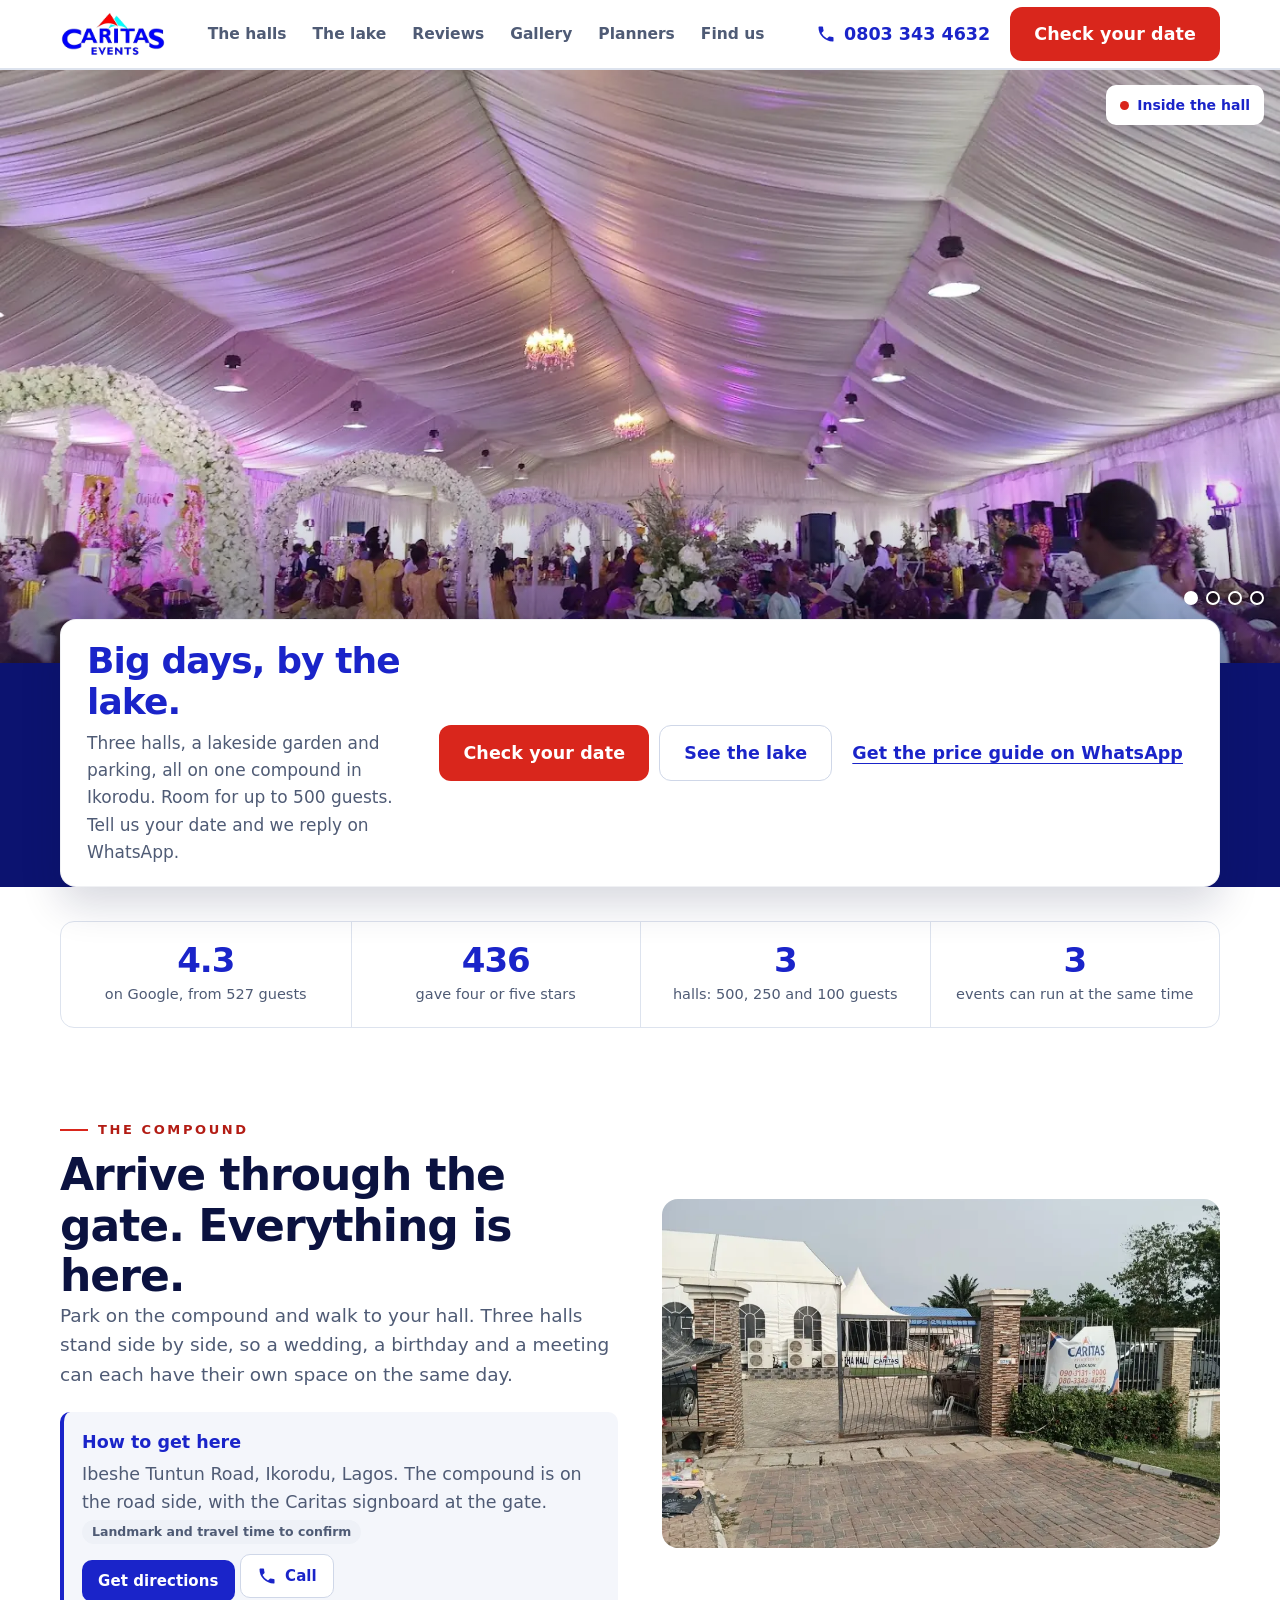
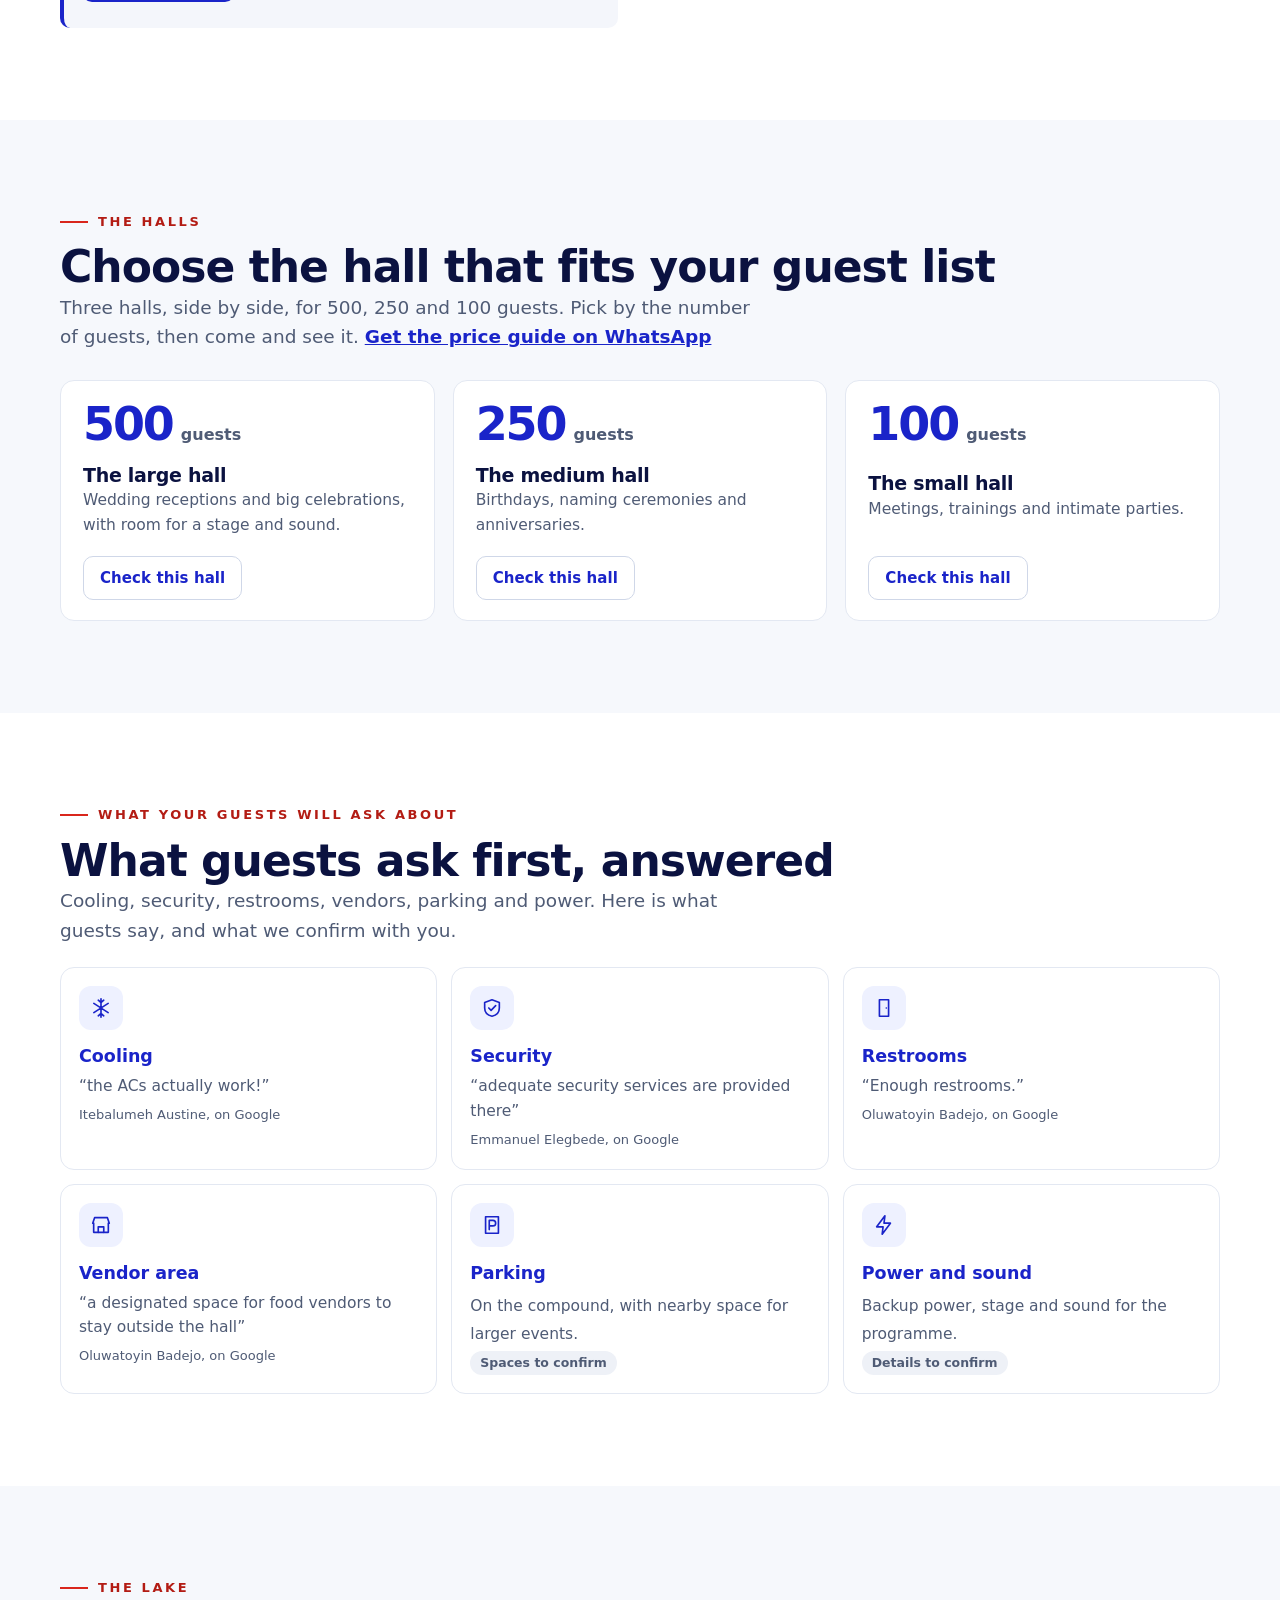
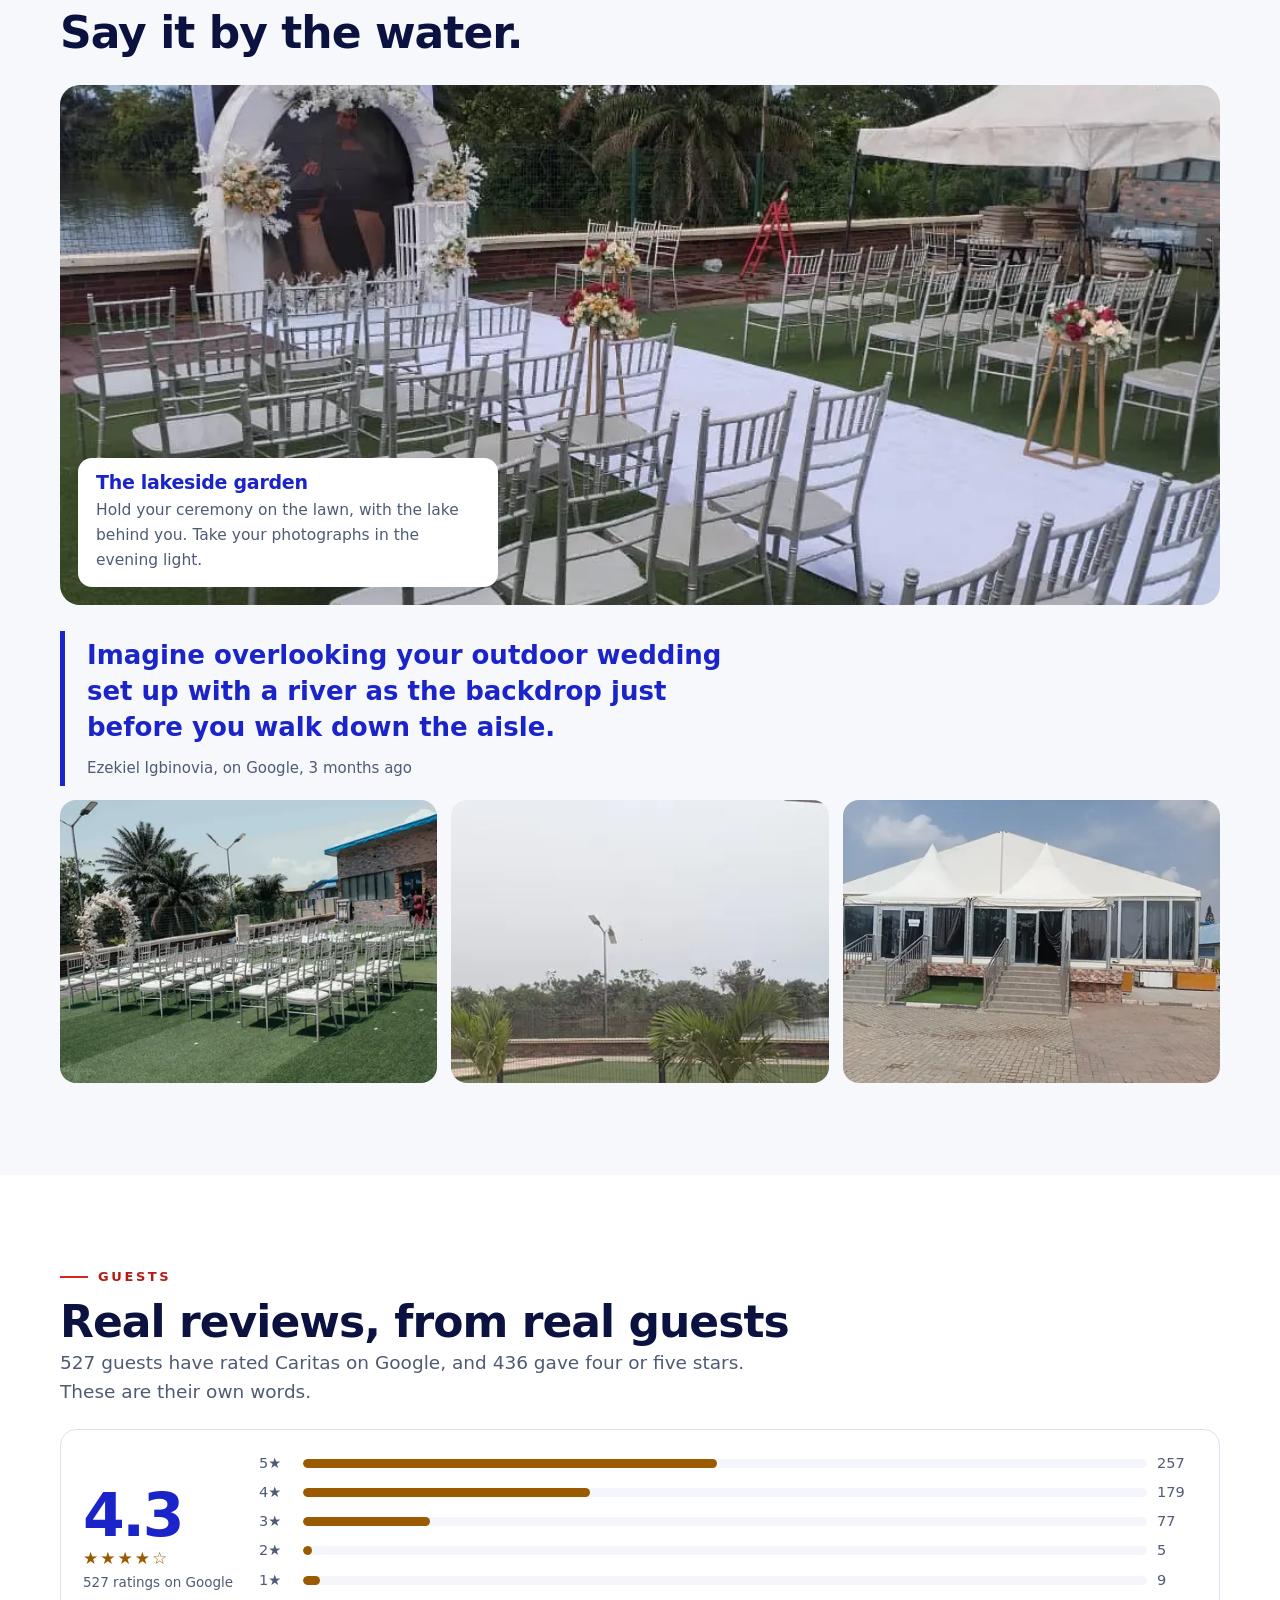
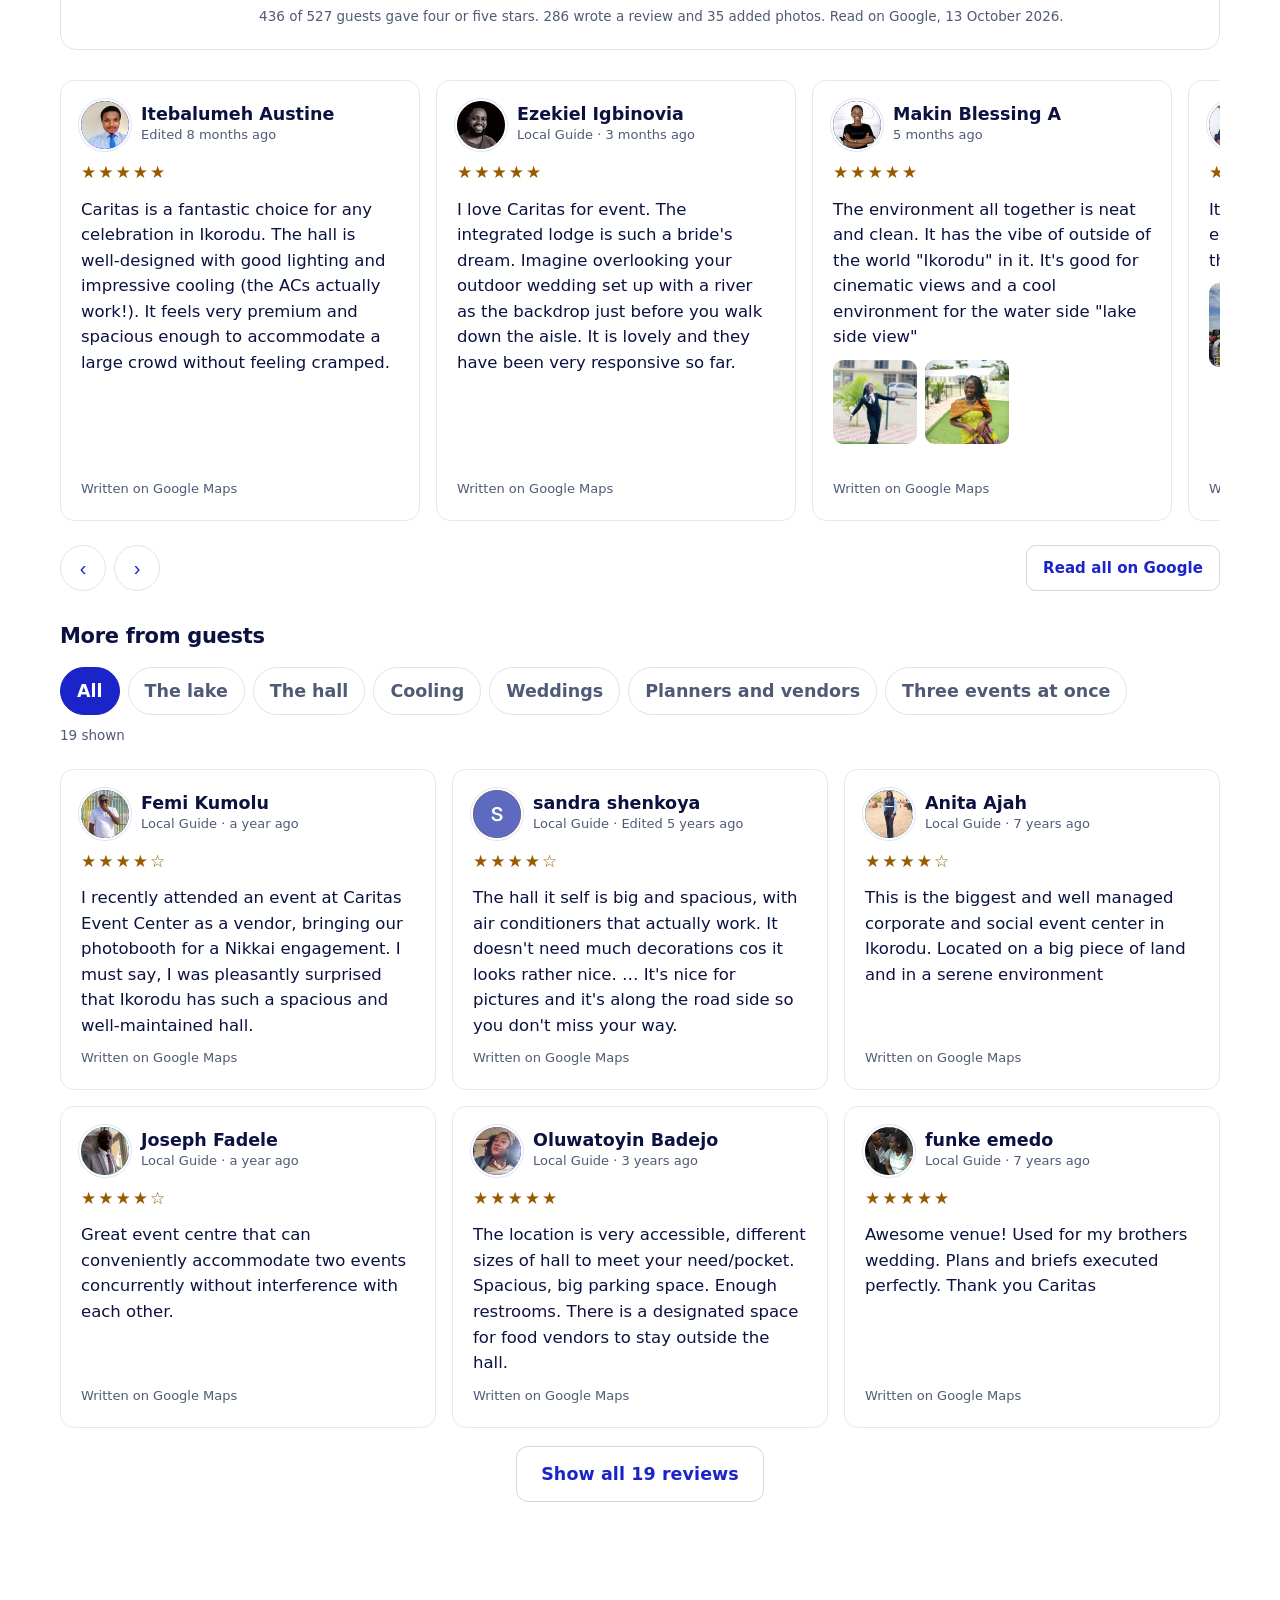
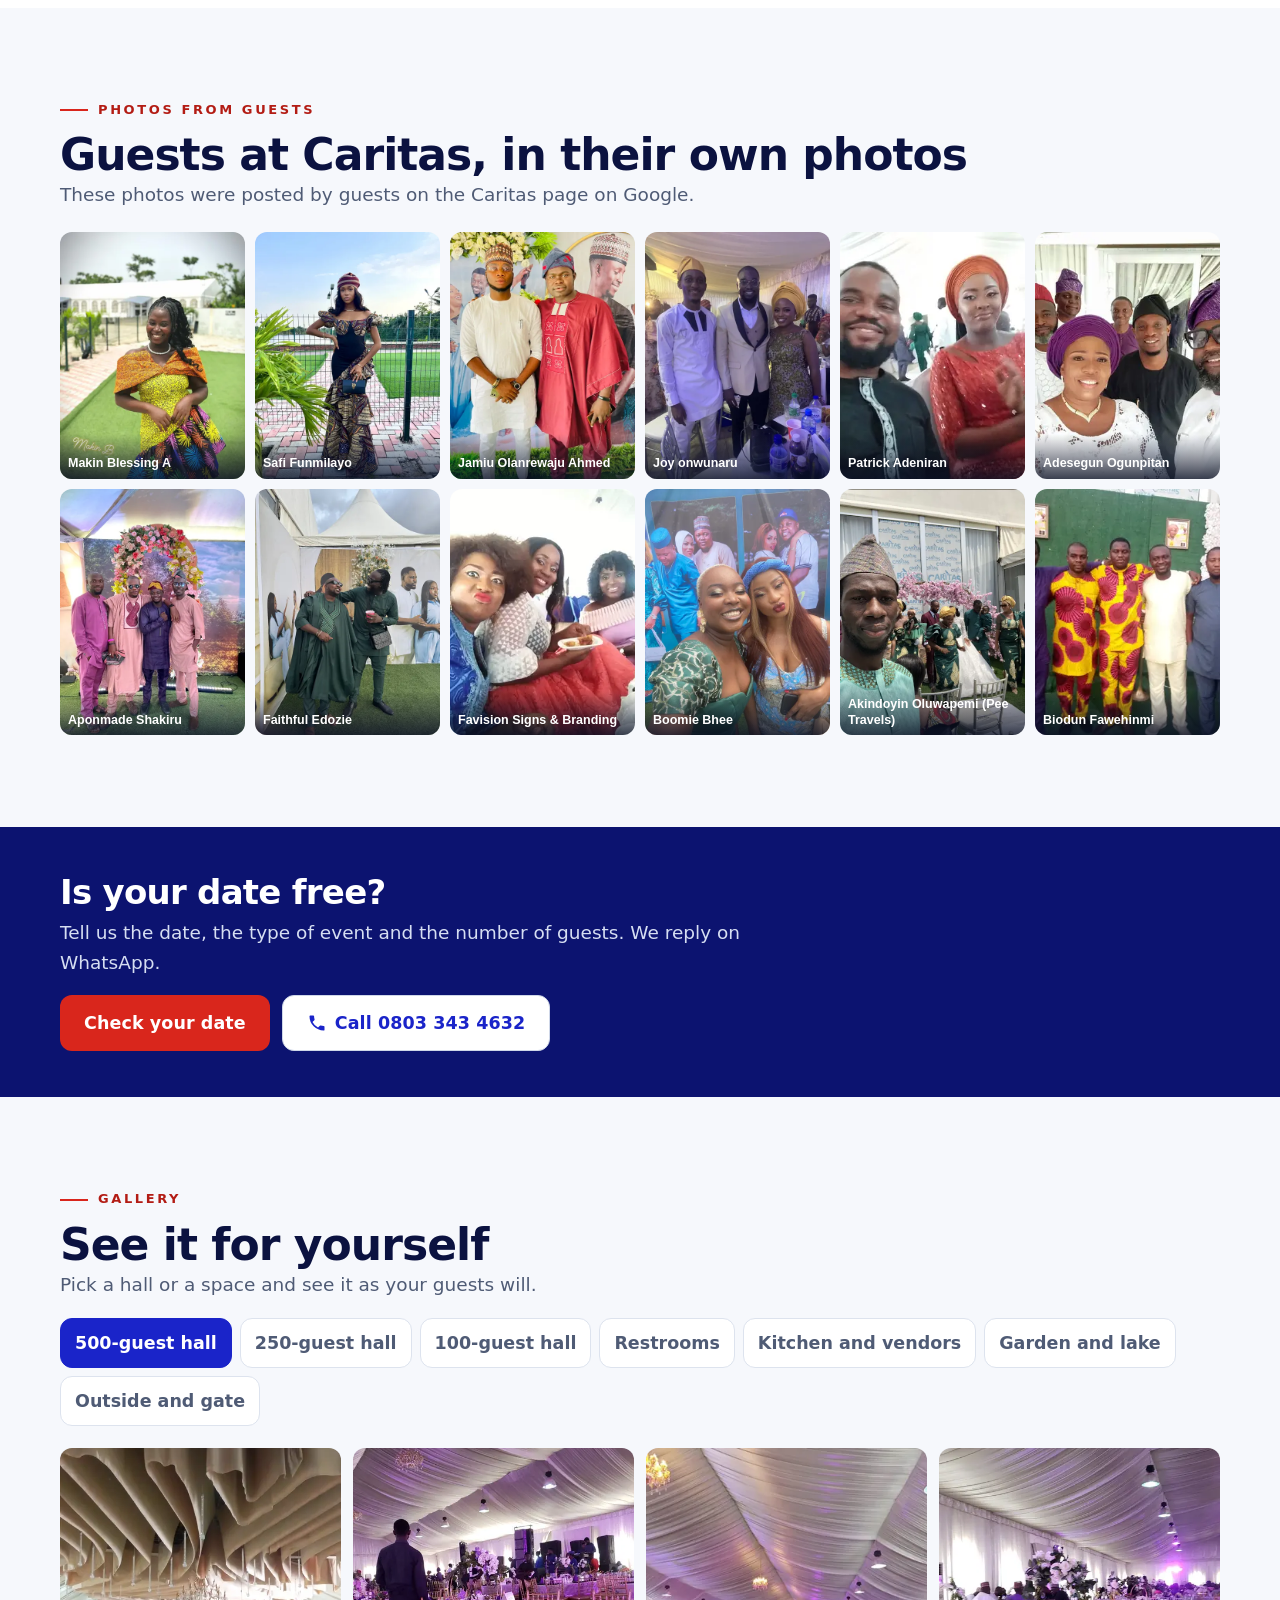
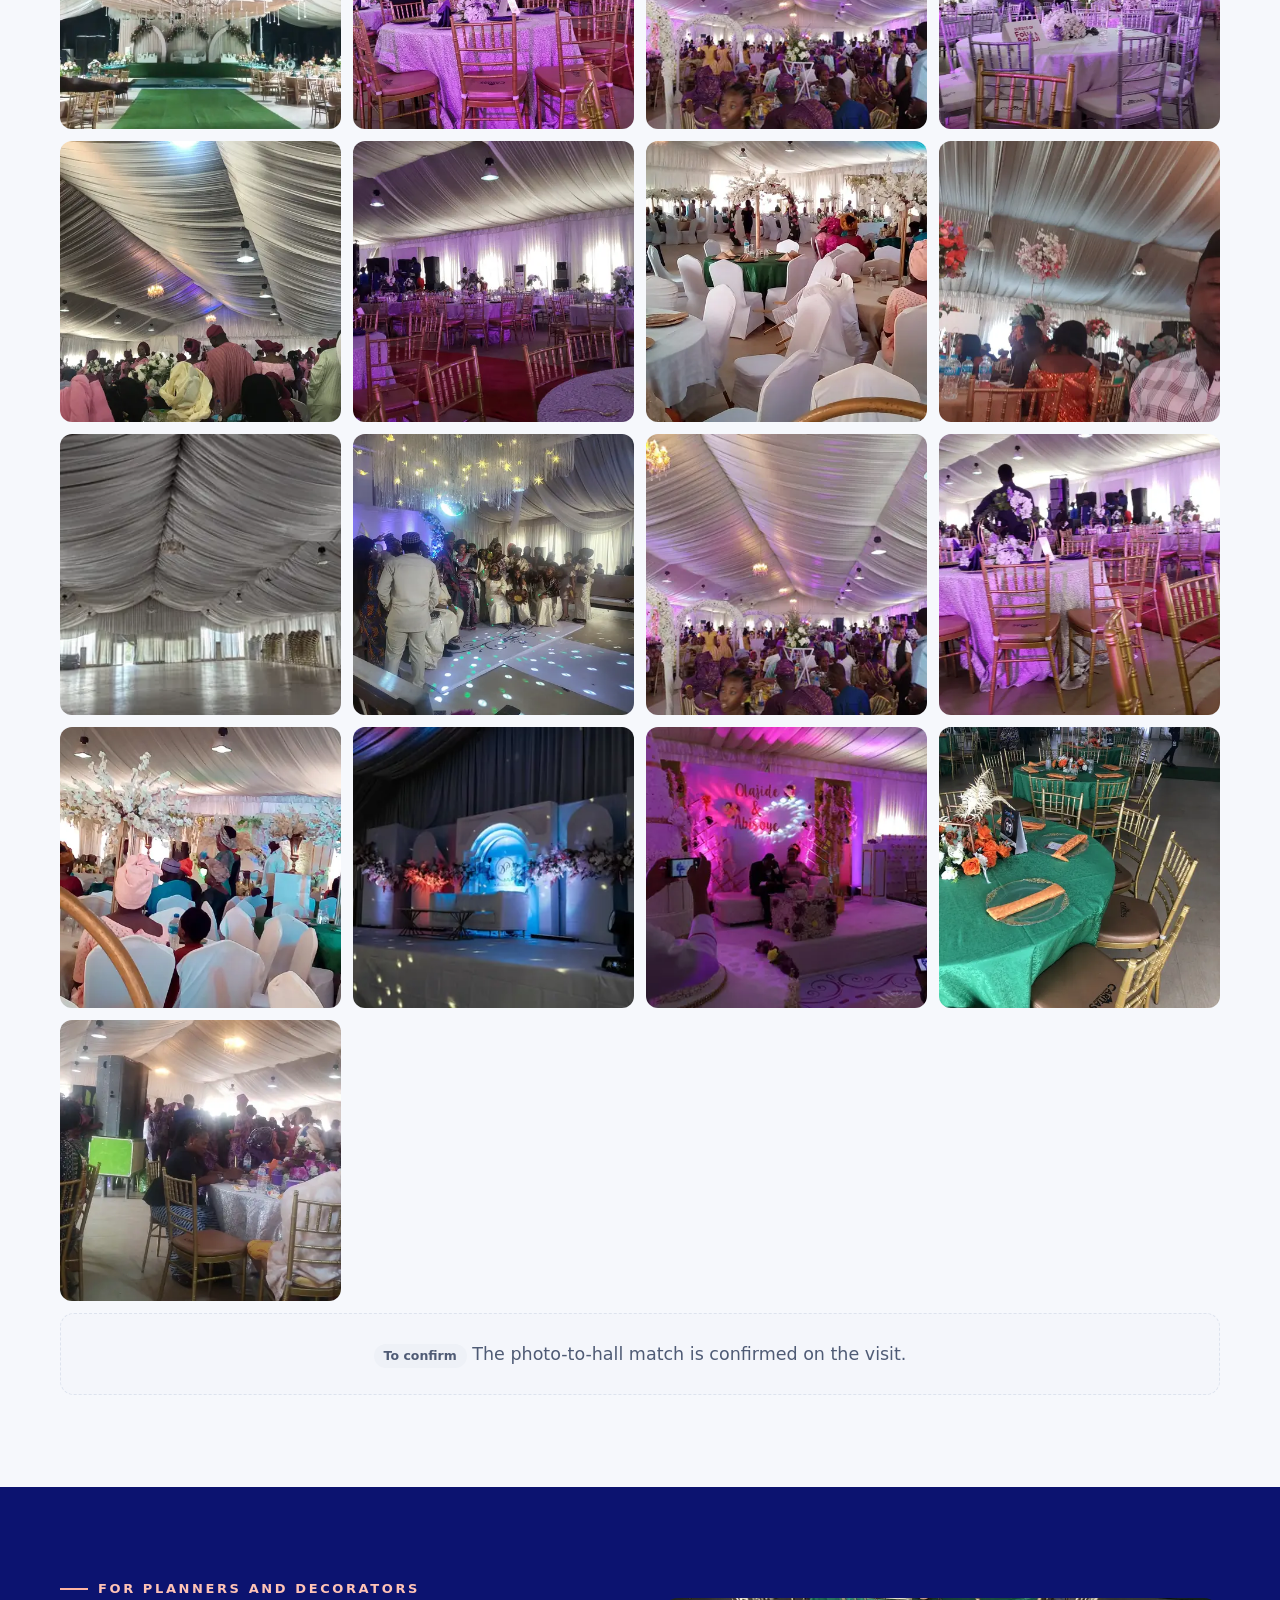
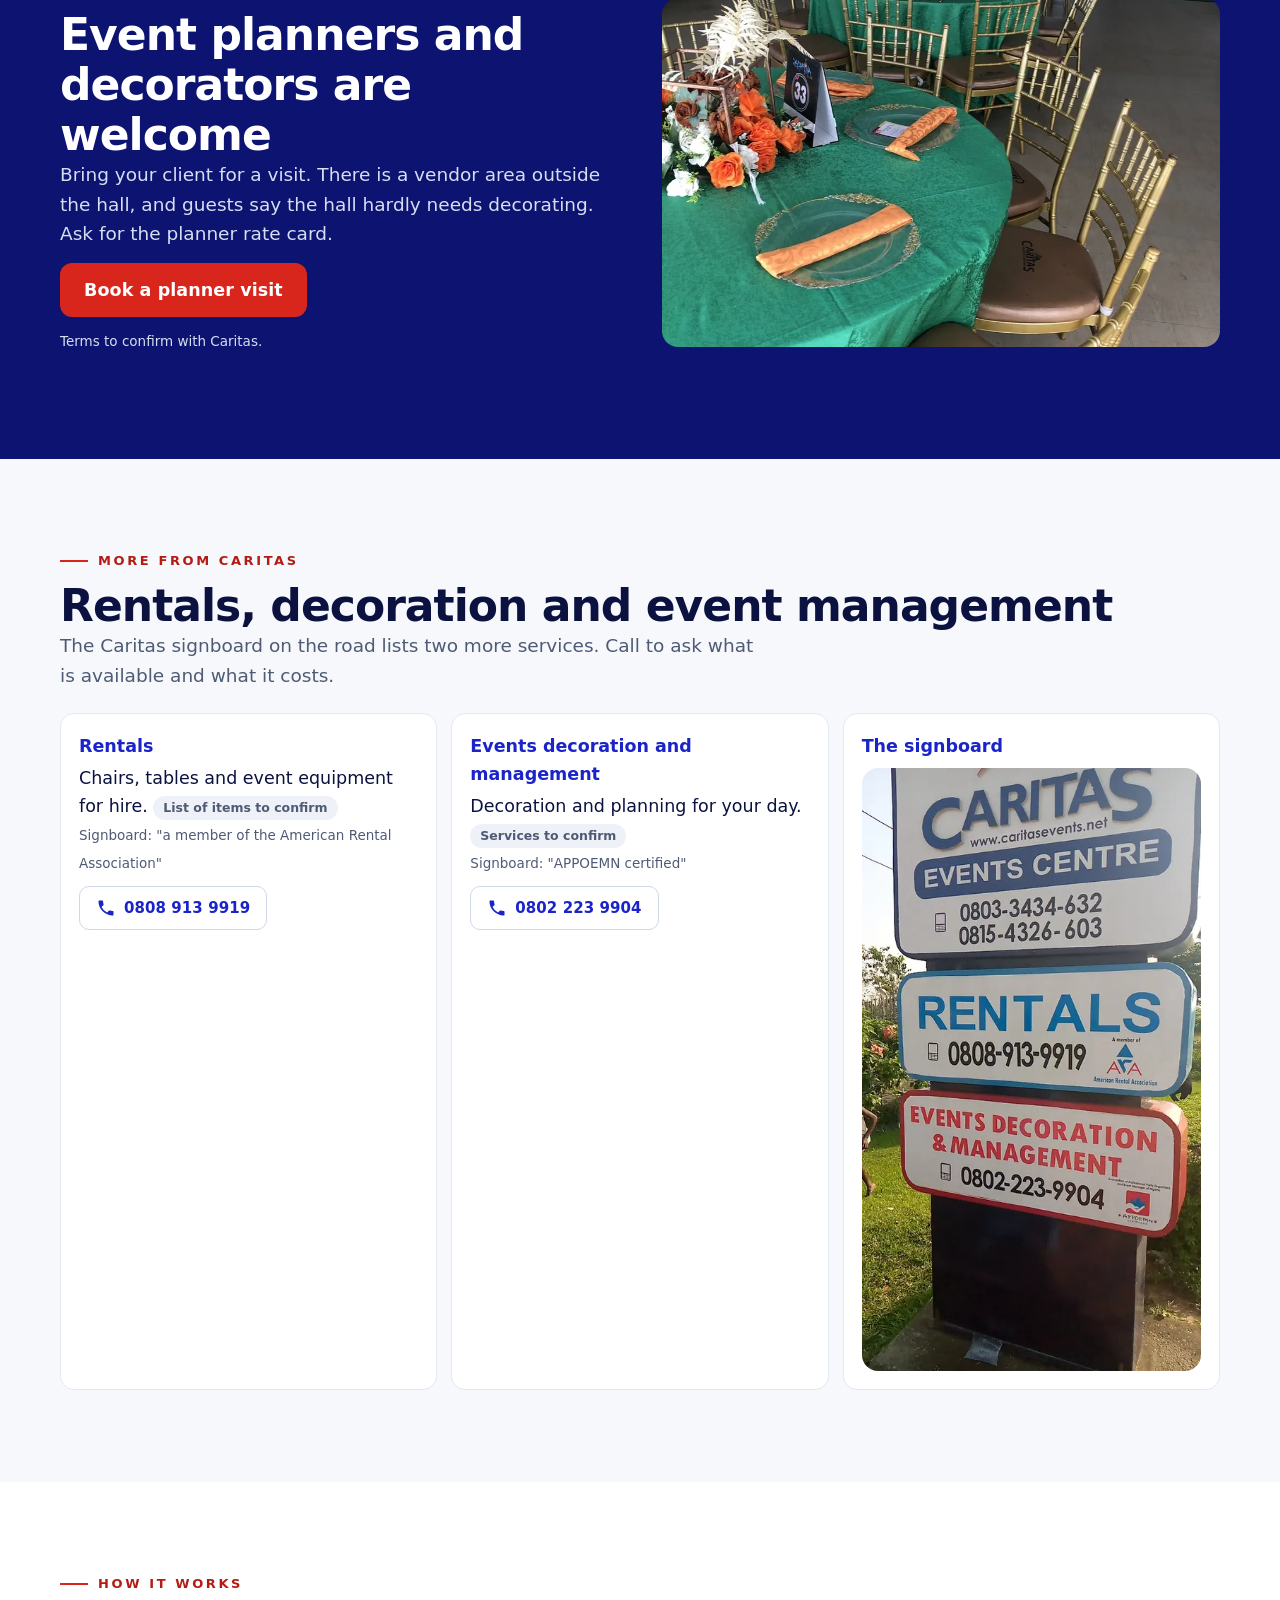
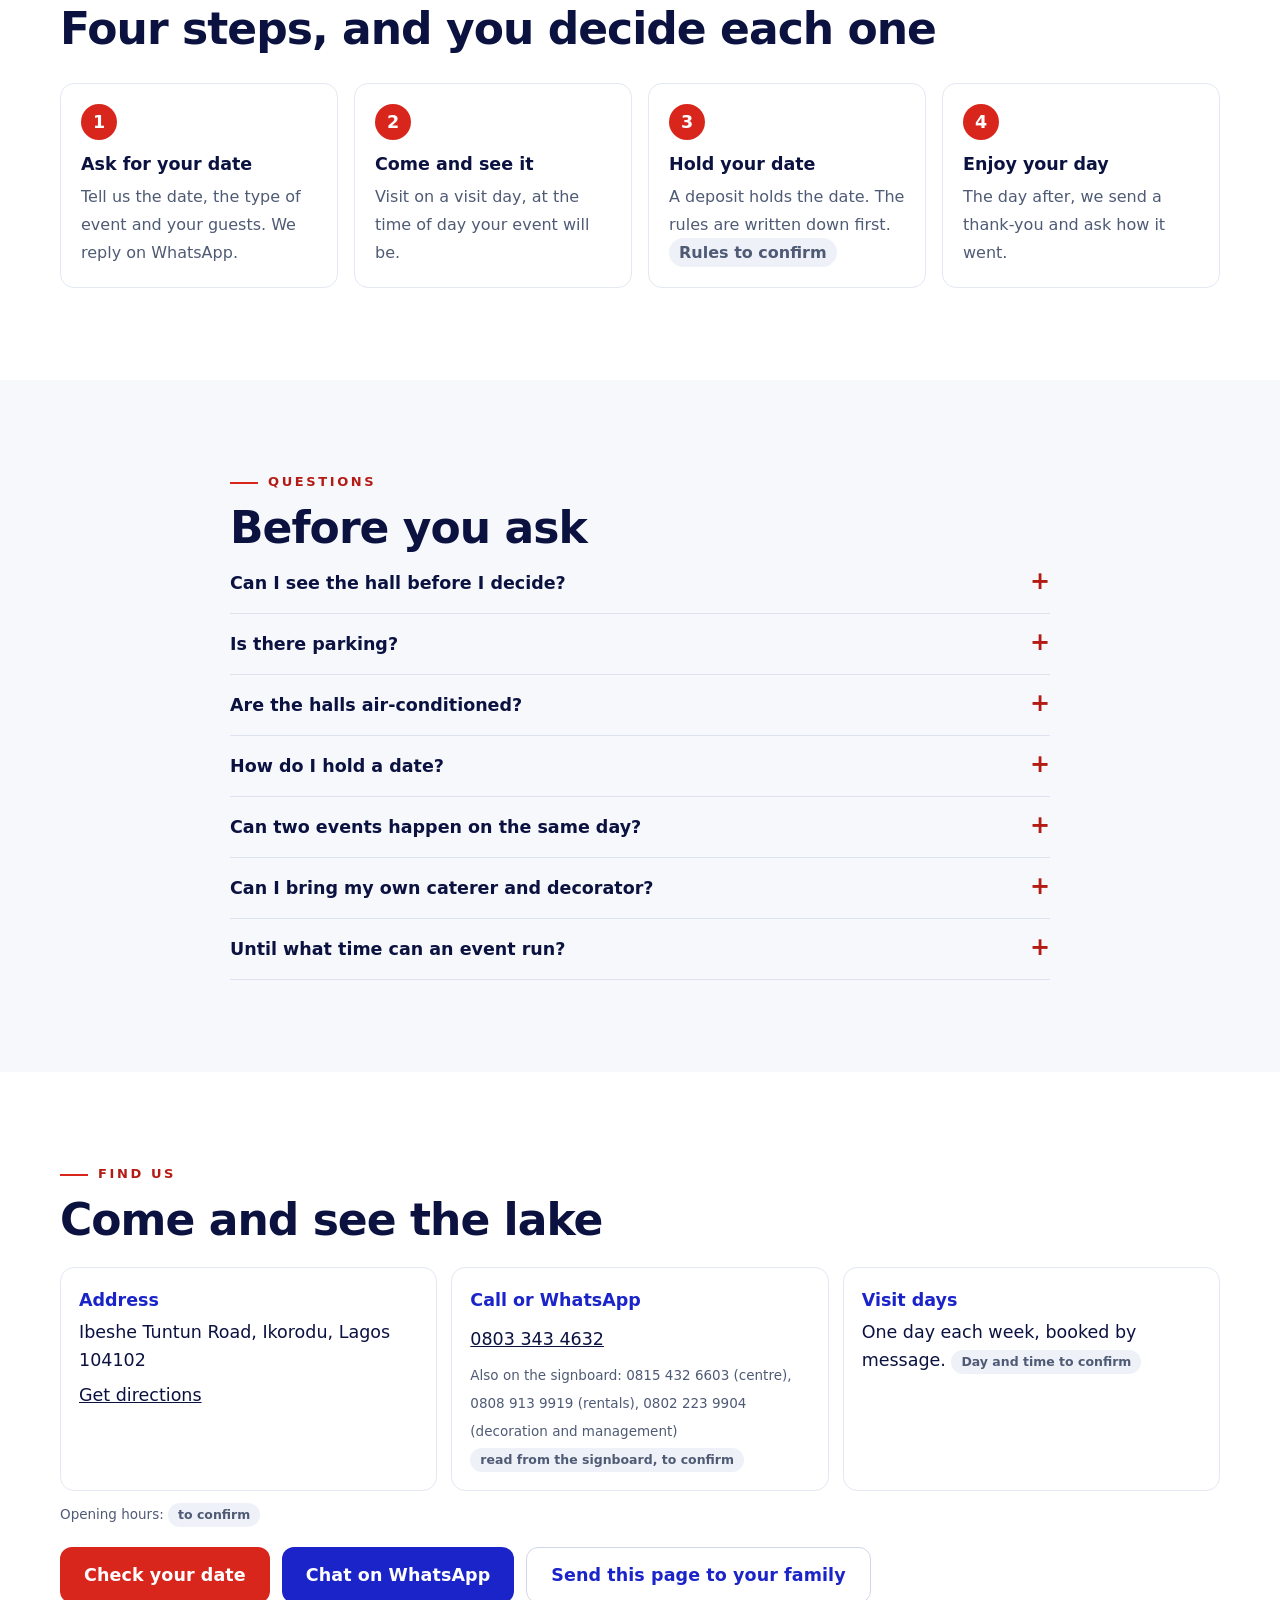
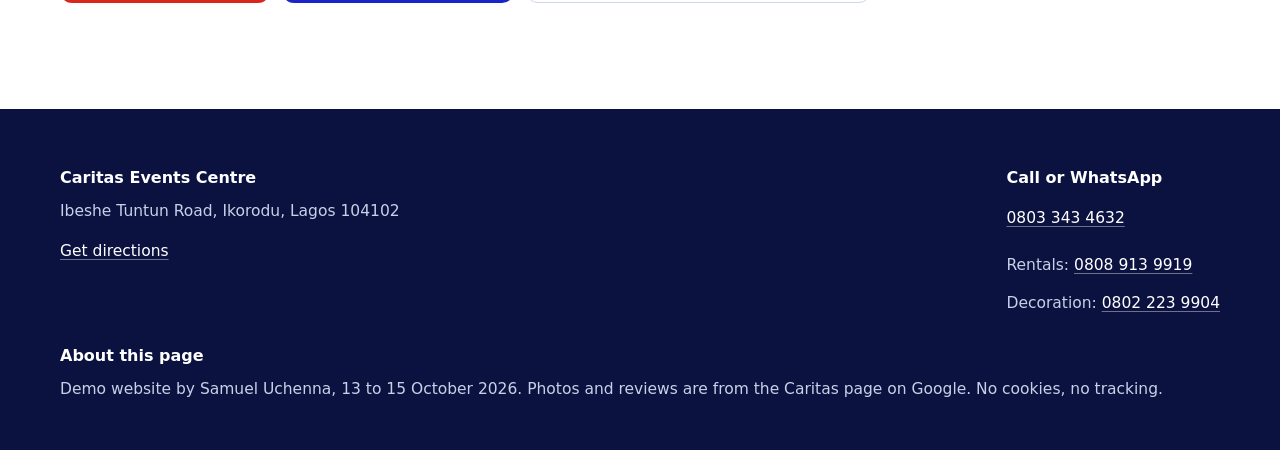
==== commit 32a6b70f: "Preview v4: guests' photos and faces, plainer words, fixes Co-Authored-By: Claude Sonnet 5.5 <norepl" ====
--- a/essential/index.html
+++ b/essential/index.html
@@ -1,4 +1,4 @@
-<!doctype html><html lang="en"><head><meta charset="utf-8"><meta name="viewport" content="width=device-width, initial-scale=1"><meta name="robots" content="noindex, nofollow"><meta name="theme-color" content="#1a24c9"><title>Caritas Events Centre, Ikorodu: big days, by the lake</title><meta name="description" content="Three halls and a lakeside garden in Ikorodu. Weddings, birthdays, naming ceremonies and company events, for 100 to 500 guests."><link rel="icon" type="image/png" href="../assets/img/favicon.png"><link rel="preload" as="image" href="../assets/img/exterior-main-hall-960.webp" imagesrcset="../assets/img/exterior-main-hall-480.webp 480w, ../assets/img/exterior-main-hall-960.webp 960w, ../assets/img/exterior-main-hall-1400.webp 1400w" imagesizes="100vw" fetchpriority="high"><script>document.documentElement.className+=" js"</script><link rel="stylesheet" href="../assets/site.css"></head><body><a class="skip" href="#main">Skip to the content</a><header class="top"><div class="wrap"><a class="logo" href="#" aria-label="Caritas Events Centre home"><img src="../assets/img/logo.png" alt="Caritas Events Centre" width="106" height="46"></a><nav class="links" id="site-nav" aria-label="Main"><a href="#halls">The halls</a><a href="#lake">The lake</a><a href="#reviews">Reviews</a><a href="#gallery">Gallery</a><a href="#planners">Planners</a><a href="#contact">Find us</a></nav><div class="hdr-right"><a class="ph-link hide-sm" href="tel:+2348033434632"><svg class="ico" viewBox="0 0 24 24" aria-hidden="true"><path d="M6.62 10.79a15.05 15.05 0 0 0 6.59 6.59l2.2-2.2a1 1 0 0 1 1.01-.24c1.12.37 2.33.57 3.58.57a1 1 0 0 1 1 1V20a1 1 0 0 1-1 1A17 17 0 0 1 3 4a1 1 0 0 1 1-1h3.5a1 1 0 0 1 1 1c0 1.25.2 2.46.57 3.58a1 1 0 0 1-.25 1.01l-2.2 2.2z"/></svg>0803 343 4632</a><a class="btn btn-coral hide-sm" href="#" data-open="date">Check your date</a><button class="btn btn-line menu-btn" aria-label="Menu" aria-controls="site-nav">Menu</button></div></div></header><main id="main"><section class="hero" style="padding:0"><div class="slides"><div class="slide"><img src="../assets/img/exterior-main-hall-960.webp" srcset="../assets/img/exterior-main-hall-480.webp 480w, ../assets/img/exterior-main-hall-960.webp 960w, ../assets/img/exterior-main-hall-1400.webp 1400w" sizes="100vw" width="1400" height="1054" alt="The main marquee hall, seen from the forecourt" fetchpriority="high" decoding="async"><a class="tag" href="#halls">The main hall</a></div><div class="slide"><img src="../assets/img/lakeside-ceremony-garden-960.webp" srcset="../assets/img/lakeside-ceremony-garden-480.webp 480w, ../assets/img/lakeside-ceremony-garden-960.webp 960w, ../assets/img/lakeside-ceremony-garden-1020.webp 1020w" sizes="100vw" width="1020" height="768" alt="The lakeside garden, set for a ceremony, with the water behind" loading="lazy" decoding="async"><a class="tag" href="#lake">The lakeside garden</a></div><div class="slide"><img src="../assets/img/marquee-interior-wedding-960.webp" srcset="../assets/img/marquee-interior-wedding-480.webp 480w, ../assets/img/marquee-interior-wedding-960.webp 960w, ../assets/img/marquee-interior-wedding-1400.webp 1400w" sizes="100vw" width="1400" height="1050" alt="Inside the marquee hall at a wedding reception" loading="lazy" decoding="async"><a class="tag" href="#gallery">Inside the hall</a></div><div class="slide"><img src="../assets/img/stage-blue-lighting-960.webp" srcset="../assets/img/stage-blue-lighting-480.webp 480w, ../assets/img/stage-blue-lighting-960.webp 960w, ../assets/img/stage-blue-lighting-1400.webp 1400w" sizes="100vw" width="1400" height="934" alt="A stage with blue lighting and flowers" loading="lazy" decoding="async"><a class="tag" href="#gallery">The stage</a></div><div class="dots"><button aria-label="Show photo 1"></button><button aria-label="Show photo 2"></button><button aria-label="Show photo 3"></button><button aria-label="Show photo 4"></button></div></div><div class="panel"><div><h1>Big days, by the lake.</h1><p>Three halls, a lakeside garden and parking, all on one compound in Ikorodu. Room for up to 500 guests. Tell us your date and we reply on WhatsApp.</p></div><div class="cta"><a class="btn btn-coral" href="#" data-open="date">Check your date</a><a class="btn btn-line" href="#lake">See the lake</a></div></div></section><div class="wrap"><div class="proof"><span>4.3 on Google, from 527 guests</span><span>436 gave four or five stars</span><span>Three halls: 500, 250 and 100</span><span>Three events at the same time</span></div></div><section><div class="wrap split"><div><div class="eyebrow">The compound</div><h2>Arrive through the gate. Everything is here.</h2><p class="lead">Park on the compound and walk to your hall. Three halls stand side by side, so a wedding, a birthday and a meeting can each have their own space on the same day.</p></div><div class="photo wide reveal"><img src="../assets/img/gate-and-signboard-960.webp" srcset="../assets/img/gate-and-signboard-480.webp 480w, ../assets/img/gate-and-signboard-960.webp 960w, ../assets/img/gate-and-signboard-1400.webp 1400w" sizes="(max-width:900px) 100vw, 560px" width="1400" height="1050" alt="The gate and signboard at Caritas Events Centre" loading="lazy" decoding="async"></div></div></section><section id="halls" class="mist"><div class="wrap"><div class="eyebrow">The halls</div><h2>Choose the hall that fits your guest list</h2><p class="lead">Three halls, side by side, for 500, 250 and 100 guests. Pick by the number of guests, then come and see it.</p><div class="halls"><article class="hall compact reveal"><div class="cap">500<small>guests</small></div><div class="info"><h3>The large hall</h3><p>Wedding receptions and big celebrations, with room for a stage and sound.</p></div><a class="btn btn-line btn-sm" href="#" data-open="date" data-hall="the 500-guest hall">Check this hall</a></article><article class="hall compact reveal"><div class="cap">250<small>guests</small></div><div class="info"><h3>The medium hall</h3><p>Birthdays, naming ceremonies and anniversaries.</p></div><a class="btn btn-line btn-sm" href="#" data-open="date" data-hall="the 250-guest hall">Check this hall</a></article><article class="hall compact reveal"><div class="cap">100<small>guests</small></div><div class="info"><h3>The small hall</h3><p>Meetings, trainings and intimate parties.</p></div><a class="btn btn-line btn-sm" href="#" data-open="date" data-hall="the 100-guest hall">Check this hall</a></article></div></div></section><section><div class="wrap"><div class="eyebrow">What your guests will ask about</div><h2>What guests ask first, answered</h2><p class="lead">Cooling, security, restrooms, vendors, parking and power. Here is what guests say, and what we confirm with you.</p><div class="cards"><div class="card reveal"><b>Cooling</b><q>the ACs actually work!</q><cite>Itebalumeh Austine, on Google</cite></div><div class="card reveal"><b>Security</b><q>adequate security services are provided there</q><cite>Emmanuel Elegbede, on Google</cite></div><div class="card reveal"><b>Restrooms</b><q>Enough restrooms.</q><cite>Oluwatoyin Badejo, on Google</cite></div><div class="card reveal"><b>Vendor area</b><q>a designated space for food vendors to stay outside the hall</q><cite>Oluwatoyin Badejo, on Google</cite></div><div class="card reveal"><b>Parking</b><span style="color:var(--muted);font-size:15.5px">On the compound, with nearby space for larger events.</span><br><span class="tbc">Spaces to confirm</span></div><div class="card reveal"><b>Power and sound</b><span style="color:var(--muted);font-size:15.5px">Backup power, stage and sound for the programme.</span><br><span class="tbc">Details to confirm</span></div></div></div></section><section id="lake" class="mist"><div class="wrap"><div class="eyebrow">The lake</div><h2>Say it by the water.</h2><div class="feature reveal"><img src="../assets/img/lakeside-ceremony-garden-960.webp" srcset="../assets/img/lakeside-ceremony-garden-480.webp 480w, ../assets/img/lakeside-ceremony-garden-960.webp 960w, ../assets/img/lakeside-ceremony-garden-1020.webp 1020w" sizes="(max-width:1200px) 100vw, 1160px" width="1020" height="768" alt="The lakeside garden, set for a ceremony, with the water behind" loading="lazy" decoding="async"><div class="cap-card"><h3>The lakeside garden</h3><p>Hold your ceremony on the lawn, with the lake behind you. Take your photographs in the evening light.</p></div></div><blockquote class="quote-hero"><q>Imagine overlooking your outdoor wedding set up with a river as the backdrop just before you walk down the aisle.</q><cite>Ezekiel Igbinovia, on Google, 3 months ago</cite></blockquote><div class="strip"><div class="photo reveal"><img src="../assets/img/garden-chairs-by-water-960.webp" srcset="../assets/img/garden-chairs-by-water-480.webp 480w, ../assets/img/garden-chairs-by-water-960.webp 960w, ../assets/img/garden-chairs-by-water-1400.webp 1400w" sizes="(max-width:700px) 100vw, 380px" width="1400" height="934" alt="Ceremony chairs set out on the lawn beside the water" loading="lazy" decoding="async"></div><div class="photo reveal"><img src="../assets/img/water-view-960.webp" srcset="../assets/img/water-view-480.webp 480w, ../assets/img/water-view-960.webp 960w, ../assets/img/water-view-1400.webp 1400w" sizes="(max-width:700px) 100vw, 380px" width="1400" height="788" alt="The water beyond the compound wall" loading="lazy" decoding="async"></div><div class="photo reveal"><img src="../assets/img/exterior-main-hall-960.webp" srcset="../assets/img/exterior-main-hall-480.webp 480w, ../assets/img/exterior-main-hall-960.webp 960w, ../assets/img/exterior-main-hall-1400.webp 1400w" sizes="(max-width:700px) 100vw, 380px" width="1400" height="1054" alt="The main marquee hall, seen from the forecourt" loading="lazy" decoding="async"></div></div></div></section><section id="reviews"><div class="wrap"><div class="eyebrow">Guests</div><h2>Real reviews, from real guests</h2><p class="lead">527 guests have rated Caritas on Google, and 436 gave four or five stars. These are their own words.</p><div class="sum-row"><div><div class="big">4.3</div><div class="stars" aria-hidden="true">★★★★☆</div><div class="note">527 ratings on Google</div></div><div class="bars"><div class="bar-r"><span>5★</span><i><b style="width:49%"></b></i><span>257</span></div><div class="bar-r"><span>4★</span><i><b style="width:34%"></b></i><span>179</span></div><div class="bar-r"><span>3★</span><i><b style="width:15%"></b></i><span>77</span></div><div class="bar-r"><span>2★</span><i><b style="width:1%"></b></i><span>5</span></div><div class="bar-r"><span>1★</span><i><b style="width:2%"></b></i><span>9</span></div><p class="note" style="margin:8px 0 0">436 of 527 guests gave four or five stars. 286 wrote a review and 35 added photos. Read on Google, 13 October 2026.</p></div></div><div class="rv-wrap"><div class="rv-track" id="rv-home" tabindex="0" aria-label="Guest reviews, scroll sideways"><article class="rv" data-tags="hall ac"><div class="who"><span class="av" style="background:#1a24c9"><i aria-hidden="true">IA</i><img src="../assets/guests/a024.webp" alt="" width="48" height="48" loading="lazy" decoding="async"></span><div><div class="nm">Itebalumeh Austine</div><div class="mt">Edited 8 months ago</div></div></div><div class="stars" role="img" aria-label="5 out of 5 stars">★★★★★</div><q>Caritas is a fantastic choice for any celebration in Ikorodu. The hall is well-designed with good lighting and impressive cooling (the ACs actually work!). It feels very premium and spacious enough to accommodate a large crowd without feeling cramped.</q><div class="src">Written on Google Maps</div></article><article class="rv" data-tags="lake weddings"><div class="who"><span class="av" style="background:#334155"><i aria-hidden="true">EI</i><img src="../assets/guests/a270.webp" alt="" width="48" height="48" loading="lazy" decoding="async"></span><div><div class="nm">Ezekiel Igbinovia</div><div class="mt">Local Guide &middot; 3 months ago</div></div></div><div class="stars" role="img" aria-label="5 out of 5 stars">★★★★★</div><q>I love Caritas for event. The integrated lodge is such a bride&#x27;s dream. Imagine overlooking your outdoor wedding set up with a river as the backdrop just before you walk down the aisle. It is lovely and they have been very responsive so far.</q><div class="src">Written on Google Maps</div></article><article class="rv" data-tags="lake"><div class="who"><span class="av" style="background:#334155"><i aria-hidden="true">MB</i><img src="../assets/guests/a000.webp" alt="" width="48" height="48" loading="lazy" decoding="async"></span><div><div class="nm">Makin Blessing A</div><div class="mt">5 months ago</div></div></div><div class="stars" role="img" aria-label="5 out of 5 stars">★★★★★</div><q>The environment all together is neat and clean. It has the vibe of outside of the world &quot;Ikorodu&quot; in it. It&#x27;s good for cinematic views and a cool environment for the water side &quot;lake side view&quot;</q><div class="rv-ph"><button data-zoom data-group="rv-0" data-full="../assets/guests/p000_0-1600.webp" aria-label="Enlarge photo"><img src="../assets/guests/p000_0-960.webp" srcset="../assets/guests/p000_0-480.webp 480w, ../assets/guests/p000_0-960.webp 960w, ../assets/guests/p000_0-1600.webp 1600w" sizes="96px" width="1600" height="2133" alt="Photo by Makin Blessing A, from the Caritas page on Google" loading="lazy" decoding="async"></button><button data-zoom data-group="rv-0" data-full="../assets/guests/p000_1-1600.webp" aria-label="Enlarge photo"><img src="../assets/guests/p000_1-960.webp" srcset="../assets/guests/p000_1-480.webp 480w, ../assets/guests/p000_1-960.webp 960w, ../assets/guests/p000_1-1600.webp 1600w" sizes="96px" width="1600" height="2133" alt="Photo by Makin Blessing A, from the Caritas page on Google" loading="lazy" decoding="async"></button></div><div class="src">Written on Google Maps</div></article><article class="rv" data-tags="lake weddings"><div class="who"><span class="av" style="background:#b31c14"><i aria-hidden="true">OM</i><img src="../assets/guests/a001.webp" alt="" width="48" height="48" loading="lazy" decoding="async"></span><div><div class="nm">olatunji mansur</div><div class="mt">Local Guide &middot; 3 months ago</div></div></div><div class="stars" role="img" aria-label="4 out of 5 stars">★★★★☆</div><q>It was a beautiful place to host your events, we used the outdoor space tho</q><div class="rv-ph"><button data-zoom data-group="rv-1" data-full="../assets/guests/p001_0-750.webp" aria-label="Enlarge photo"><img src="../assets/guests/p001_0-750.webp" srcset="../assets/guests/p001_0-480.webp 480w, ../assets/guests/p001_0-750.webp 750w" sizes="96px" width="750" height="1000" alt="Photo by olatunji mansur, from the Caritas page on Google" loading="lazy" decoding="async"></button><button data-zoom data-group="rv-1" data-full="../assets/guests/p001_1-750.webp" aria-label="Enlarge photo"><img src="../assets/guests/p001_1-750.webp" srcset="../assets/guests/p001_1-480.webp 480w, ../assets/guests/p001_1-750.webp 750w" sizes="96px" width="750" height="1000" alt="Photo by olatunji mansur, from the Caritas page on Google" loading="lazy" decoding="async"></button><button data-zoom data-group="rv-1" data-full="../assets/guests/p001_2-1020.webp" aria-label="Enlarge photo"><img src="../assets/guests/p001_2-960.webp" srcset="../assets/guests/p001_2-480.webp 480w, ../assets/guests/p001_2-960.webp 960w, ../assets/guests/p001_2-1020.webp 1020w" sizes="96px" width="1020" height="768" alt="Photo by olatunji mansur, from the Caritas page on Google" loading="lazy" decoding="async"></button></div><div class="src">Written on Google Maps</div></article><article class="rv" data-tags="hall ac"><div class="who"><span class="av" style="background:#6d28d9"><i aria-hidden="true">JA</i><img src="../assets/guests/a008.webp" alt="" width="48" height="48" loading="lazy" decoding="async"></span><div><div class="nm">Joseph Adonis</div><div class="mt">Local Guide &middot; 7 years ago</div></div></div><div class="stars" role="img" aria-label="5 out of 5 stars">★★★★★</div><q>Caritas Event Centre is easy to locate as it&#x27;s outstanding in structure which is Big and beautiful. Also has an Elegant lighting system. It is Fully air conditioned with 17 3 horse power Royalty Air condition. Good parking space too.</q><div class="rv-ph"><button data-zoom data-group="rv-8" data-full="../assets/guests/p008_0-1088.webp" aria-label="Enlarge photo"><img src="../assets/guests/p008_0-960.webp" srcset="../assets/guests/p008_0-480.webp 480w, ../assets/guests/p008_0-960.webp 960w, ../assets/guests/p008_0-1088.webp 1088w" sizes="96px" width="1088" height="1920" alt="Photo by Joseph Adonis, from the Caritas page on Google" loading="lazy" decoding="async"></button><button data-zoom data-group="rv-8" data-full="../assets/guests/p008_2-1088.webp" aria-label="Enlarge photo"><img src="../assets/guests/p008_2-960.webp" srcset="../assets/guests/p008_2-480.webp 480w, ../assets/guests/p008_2-960.webp 960w, ../assets/guests/p008_2-1088.webp 1088w" sizes="96px" width="1088" height="1920" alt="Photo by Joseph Adonis, from the Caritas page on Google" loading="lazy" decoding="async"></button><button data-zoom data-group="rv-8" data-full="../assets/guests/p008_3-1088.webp" aria-label="Enlarge photo"><img src="../assets/guests/p008_3-960.webp" srcset="../assets/guests/p008_3-480.webp 480w, ../assets/guests/p008_3-960.webp 960w, ../assets/guests/p008_3-1088.webp 1088w" sizes="96px" width="1088" height="1920" alt="Photo by Joseph Adonis, from the Caritas page on Google" loading="lazy" decoding="async"></button></div><div class="src">Written on Google Maps</div></article><article class="rv" data-tags="lake hall"><div class="who"><span class="av" style="background:#0e7490"><i aria-hidden="true">FY</i><img src="../assets/guests/a013.webp" alt="" width="48" height="48" loading="lazy" decoding="async"></span><div><div class="nm">Favour YUSUF (Eniigmar)</div><div class="mt">Local Guide &middot; 8 years ago</div></div></div><div class="stars" role="img" aria-label="5 out of 5 stars">★★★★★</div><q>It&#x27;s a great and convenient place for your events. They provide quality services at good costs. Side attractions include;Waterside,children&#x27;s playground, etc.</q><div class="rv-ph"><button data-zoom data-group="rv-13" data-full="../assets/guests/p013_0-1600.webp" aria-label="Enlarge photo"><img src="../assets/guests/p013_0-960.webp" srcset="../assets/guests/p013_0-480.webp 480w, ../assets/guests/p013_0-960.webp 960w, ../assets/guests/p013_0-1600.webp 1600w" sizes="96px" width="1600" height="900" alt="Photo by Favour YUSUF (Eniigmar), from the Caritas page on Google" loading="lazy" decoding="async"></button><button data-zoom data-group="rv-13" data-full="../assets/guests/p013_1-1600.webp" aria-label="Enlarge photo"><img src="../assets/guests/p013_1-960.webp" srcset="../assets/guests/p013_1-480.webp 480w, ../assets/guests/p013_1-960.webp 960w, ../assets/guests/p013_1-1600.webp 1600w" sizes="96px" width="1600" height="900" alt="Photo by Favour YUSUF (Eniigmar), from the Caritas page on Google" loading="lazy" decoding="async"></button><button data-zoom data-group="rv-13" data-full="../assets/guests/p013_2-1600.webp" aria-label="Enlarge photo"><img src="../assets/guests/p013_2-960.webp" srcset="../assets/guests/p013_2-480.webp 480w, ../assets/guests/p013_2-960.webp 960w, ../assets/guests/p013_2-1600.webp 1600w" sizes="96px" width="1600" height="1445" alt="Photo by Favour YUSUF (Eniigmar), from the Caritas page on Google" loading="lazy" decoding="async"></button></div><div class="src">Written on Google Maps</div></article><article class="rv" data-tags="three"><div class="who"><span class="av" style="background:#6d28d9"><i aria-hidden="true">SF</i><img src="../assets/guests/a016.webp" alt="" width="48" height="48" loading="lazy" decoding="async"></span><div><div class="nm">Safi Funmilayo</div><div class="mt">Local Guide &middot; a year ago</div></div></div><div class="stars" role="img" aria-label="4 out of 5 stars">★★★★☆</div><q>It’s a great event centre with enough space and 3 events can happen at once.</q><div class="rv-ph"><button data-zoom data-group="rv-16" data-full="../assets/guests/p016_0-1600.webp" aria-label="Enlarge photo"><img src="../assets/guests/p016_0-960.webp" srcset="../assets/guests/p016_0-480.webp 480w, ../assets/guests/p016_0-960.webp 960w, ../assets/guests/p016_0-1600.webp 1600w" sizes="96px" width="1600" height="2134" alt="Photo by Safi Funmilayo, from the Caritas page on Google" loading="lazy" decoding="async"></button><button data-zoom data-group="rv-16" data-full="../assets/guests/p016_1-1600.webp" aria-label="Enlarge photo"><img src="../assets/guests/p016_1-960.webp" srcset="../assets/guests/p016_1-480.webp 480w, ../assets/guests/p016_1-960.webp 960w, ../assets/guests/p016_1-1600.webp 1600w" sizes="96px" width="1600" height="2134" alt="Photo by Safi Funmilayo, from the Caritas page on Google" loading="lazy" decoding="async"></button><button data-zoom data-group="rv-16" data-full="../assets/guests/p016_2-1600.webp" aria-label="Enlarge photo"><img src="../assets/guests/p016_2-960.webp" srcset="../assets/guests/p016_2-480.webp 480w, ../assets/guests/p016_2-960.webp 960w, ../assets/guests/p016_2-1600.webp 1600w" sizes="96px" width="1600" height="2134" alt="Photo by Safi Funmilayo, from the Caritas page on Google" loading="lazy" decoding="async"></button></div><div class="src">Written on Google Maps</div></article><article class="rv" data-tags="hall ac"><div class="who"><span class="av" style="background:#6d28d9"><i aria-hidden="true">OT</i><img src="../assets/guests/a005.webp" alt="" width="48" height="48" loading="lazy" decoding="async"></span><div><div class="nm">Olubode Taiwo</div><div class="mt">Local Guide &middot; a year ago</div></div></div><div class="stars" role="img" aria-label="5 out of 5 stars">★★★★★</div><q>Lovely event space; spacious, well-designed, and very comfortable. The AC was super cold (in a good way!) and the overall atmosphere was just right. Great spot for gatherings.</q><div class="rv-ph"><button data-zoom data-group="rv-5" data-full="../assets/guests/p005_0-1080.webp" aria-label="Enlarge photo"><img src="../assets/guests/p005_0-960.webp" srcset="../assets/guests/p005_0-480.webp 480w, ../assets/guests/p005_0-960.webp 960w, ../assets/guests/p005_0-1080.webp 1080w" sizes="96px" width="1080" height="1920" alt="Photo by Olubode Taiwo, from the Caritas page on Google" loading="lazy" decoding="async"></button></div><div class="src">Written on Google Maps</div></article></div><div class="car-btns"><button class="car-prev" aria-label="Previous reviews">&#8249;</button><button class="car-next" aria-label="Next reviews">&#8250;</button><a class="btn btn-line btn-sm" style="margin-left:auto" href="https://www.google.com/maps/place/Caritas+Events+Centre/@6.5848341,3.4921721,17z/data=!4m8!3m7!1s0x103bede7ea546eed:0x8d86a4871b1d85a9!8m2!3d6.5848341!4d3.4921721!9m1!1b1!16s%2Fg%2F11b6tzh2dl" target="_blank" rel="noopener">Read all on Google</a></div></div><h3 style="margin-top:34px">More from guests</h3><div><div class="chips rv-filter" data-for="rv-all" role="group" aria-label="Filter reviews"><button class="on" data-f="all" aria-pressed="true">All</button><button data-f="lake" aria-pressed="false">The lake</button><button data-f="hall" aria-pressed="false">The hall</button><button data-f="ac" aria-pressed="false">Cooling</button><button data-f="weddings" aria-pressed="false">Weddings</button><button data-f="planners" aria-pressed="false">Planners and vendors</button><button data-f="three" aria-pressed="false">Three events at once</button></div><p class="note rv-count" style="margin-top:10px">19 shown</p><div class="rv-grid" id="rv-all"><article class="rv" data-tags="planners"><div class="who"><span class="av" style="background:#166534"><i aria-hidden="true">FK</i><img src="../assets/guests/a018.webp" alt="" width="48" height="48" loading="lazy" decoding="async"></span><div><div class="nm">Femi Kumolu</div><div class="mt">Local Guide &middot; a year ago</div></div></div><div class="stars" role="img" aria-label="4 out of 5 stars">★★★★☆</div><q>I recently attended an event at Caritas Event Center as a vendor, bringing our photobooth for a Nikkai engagement. I must say, I was pleasantly surprised that Ikorodu has such a spacious and well-maintained hall.</q><div class="src">Written on Google Maps</div></article><article class="rv" data-tags="hall ac planners"><div class="who"><span class="av" style="background:#8a4b00"><i aria-hidden="true">SS</i><img src="../assets/guests/a020.webp" alt="" width="48" height="48" loading="lazy" decoding="async"></span><div><div class="nm">sandra shenkoya</div><div class="mt">Local Guide &middot; Edited 5 years ago</div></div></div><div class="stars" role="img" aria-label="4 out of 5 stars">★★★★☆</div><q>The hall it self is big and spacious, with air conditioners that actually work. It doesn&#x27;t need much decorations cos it looks rather nice. … It&#x27;s nice for pictures and it&#x27;s along the road side so you don&#x27;t miss your way.</q><div class="src">Written on Google Maps</div></article><article class="rv" data-tags="hall"><div class="who"><span class="av" style="background:#0e7490"><i aria-hidden="true">AA</i><img src="../assets/guests/a051.webp" alt="" width="48" height="48" loading="lazy" decoding="async"></span><div><div class="nm">Anita Ajah</div><div class="mt">Local Guide &middot; 7 years ago</div></div></div><div class="stars" role="img" aria-label="4 out of 5 stars">★★★★☆</div><q>This is the biggest and well managed corporate and social event center in Ikorodu. Located on a big piece of land and in a serene environment</q><div class="src">Written on Google Maps</div></article><article class="rv" data-tags="three"><div class="who"><span class="av" style="background:#0e7490"><i aria-hidden="true">JF</i><img src="../assets/guests/a011.webp" alt="" width="48" height="48" loading="lazy" decoding="async"></span><div><div class="nm">Joseph Fadele</div><div class="mt">Local Guide &middot; a year ago</div></div></div><div class="stars" role="img" aria-label="4 out of 5 stars">★★★★☆</div><q>Great event centre that can conveniently accommodate two events concurrently without interference with each other.</q><div class="src">Written on Google Maps</div></article><article class="rv" data-tags="planners hall"><div class="who"><span class="av" style="background:#6d28d9"><i aria-hidden="true">OB</i><img src="../assets/guests/a019.webp" alt="" width="48" height="48" loading="lazy" decoding="async"></span><div><div class="nm">Oluwatoyin Badejo</div><div class="mt">Local Guide &middot; 3 years ago</div></div></div><div class="stars" role="img" aria-label="5 out of 5 stars">★★★★★</div><q>The location is very accessible, different sizes of hall to meet your need/pocket. Spacious, big parking space. Enough restrooms. There is a designated space for food vendors to stay outside the hall.</q><div class="src">Written on Google Maps</div></article><article class="rv" data-tags="weddings planners"><div class="who"><span class="av" style="background:#334155"><i aria-hidden="true">FE</i><img src="../assets/guests/a074.webp" alt="" width="48" height="48" loading="lazy" decoding="async"></span><div><div class="nm">funke emedo</div><div class="mt">Local Guide &middot; 7 years ago</div></div></div><div class="stars" role="img" aria-label="5 out of 5 stars">★★★★★</div><q>Awesome venue! Used for my brothers wedding. Plans and briefs executed perfectly. Thank you Caritas</q><div class="src">Written on Google Maps</div></article><article class="rv" data-tags="lake"><div class="who"><span class="av" style="background:#166534"><i aria-hidden="true">AO</i><img src="../assets/guests/a006.webp" alt="" width="48" height="48" loading="lazy" decoding="async"></span><div><div class="nm">Akindoyin Oluwapemi (Pee Travels)</div><div class="mt">Local Guide &middot; 2 years ago</div></div></div><div class="stars" role="img" aria-label="4 out of 5 stars">★★★★☆</div><q>Lovely atmosphere I must confess and in a serene location without any form of noise pollution and disturbance.</q><div class="rv-ph"><button data-zoom data-group="rv-6" data-full="../assets/guests/p006_0-1125.webp" aria-label="Enlarge photo"><img src="../assets/guests/p006_0-960.webp" srcset="../assets/guests/p006_0-480.webp 480w, ../assets/guests/p006_0-960.webp 960w, ../assets/guests/p006_0-1125.webp 1125w" sizes="96px" width="1125" height="1503" alt="Photo by Akindoyin Oluwapemi (Pee Travels), from the Caritas page on Google" loading="lazy" decoding="async"></button><button data-zoom data-group="rv-6" data-full="../assets/guests/p006_1-1125.webp" aria-label="Enlarge photo"><img src="../assets/guests/p006_1-960.webp" srcset="../assets/guests/p006_1-480.webp 480w, ../assets/guests/p006_1-960.webp 960w, ../assets/guests/p006_1-1125.webp 1125w" sizes="96px" width="1125" height="1501" alt="Photo by Akindoyin Oluwapemi (Pee Travels), from the Caritas page on Google" loading="lazy" decoding="async"></button></div><div class="src">Written on Google Maps</div></article><article class="rv" data-tags="lake"><div class="who"><span class="av" style="background:#334155"><i aria-hidden="true">SN</i><img src="../assets/guests/a015.webp" alt="" width="48" height="48" loading="lazy" decoding="async"></span><div><div class="nm">Samuel “Realsam” Nwaokocha</div><div class="mt">Edited 5 months ago</div></div></div><div class="stars" role="img" aria-label="4 out of 5 stars">★★★★☆</div><q>A nice view of the water side, a calm area. Very suitable for leisure events. Well spaced.</q><div class="src">Written on Google Maps</div></article><article class="rv" data-tags="lake"><div class="who"><span class="av" style="background:#166534"><i aria-hidden="true">FS</i><img src="../assets/guests/a108.webp" alt="" width="48" height="48" loading="lazy" decoding="async"></span><div><div class="nm">Favision Signs &amp; Branding</div><div class="mt">Local Guide &middot; 7 years ago</div></div></div><div class="stars" role="img" aria-label="5 out of 5 stars">★★★★★</div><q>Nice environment in Ikorodu town..Lovely sea breeze in the daytime</q><div class="rv-ph"><button data-zoom data-group="rv-108" data-full="../assets/guests/p108_0-1600.webp" aria-label="Enlarge photo"><img src="../assets/guests/p108_0-960.webp" srcset="../assets/guests/p108_0-480.webp 480w, ../assets/guests/p108_0-960.webp 960w, ../assets/guests/p108_0-1600.webp 1600w" sizes="96px" width="1600" height="2133" alt="Photo by Favision Signs &amp; Branding, from the Caritas page on Google" loading="lazy" decoding="async"></button><button data-zoom data-group="rv-108" data-full="../assets/guests/p108_1-810.webp" aria-label="Enlarge photo"><img src="../assets/guests/p108_1-810.webp" srcset="../assets/guests/p108_1-480.webp 480w, ../assets/guests/p108_1-810.webp 810w" sizes="96px" width="810" height="1080" alt="Photo by Favision Signs &amp; Branding, from the Caritas page on Google" loading="lazy" decoding="async"></button><button data-zoom data-group="rv-108" data-full="../assets/guests/p108_2-1080.webp" aria-label="Enlarge photo"><img src="../assets/guests/p108_2-960.webp" srcset="../assets/guests/p108_2-480.webp 480w, ../assets/guests/p108_2-960.webp 960w, ../assets/guests/p108_2-1080.webp 1080w" sizes="96px" width="1080" height="810" alt="Photo by Favision Signs &amp; Branding, from the Caritas page on Google" loading="lazy" decoding="async"></button></div><div class="src">Written on Google Maps</div></article><article class="rv" data-tags="lake"><div class="who"><span class="av" style="background:#1a24c9"><i aria-hidden="true">EU</i><img src="../assets/guests/a058.webp" alt="" width="48" height="48" loading="lazy" decoding="async"></span><div><div class="nm">Elias Uchenna</div><div class="mt">Local Guide &middot; 2 years ago</div></div></div><div class="stars" role="img" aria-label="4 out of 5 stars">★★★★☆</div><q>Great event center with good space, lake view and well secured.</q><div class="src">Written on Google Maps</div></article><article class="rv" data-tags="lake planners"><div class="who"><span class="av" style="background:#1a24c9"><i aria-hidden="true">PA</i><img src="../assets/guests/a021.webp" alt="" width="48" height="48" loading="lazy" decoding="async"></span><div><div class="nm">Patience Akpan Okediran</div><div class="mt">Local Guide &middot; a year ago</div></div></div><div class="stars" role="img" aria-label="4 out of 5 stars">★★★★☆</div><q>Spacious event center with ample parking space, waterside garden view with an inhouse decorator if needed but quite a distance from Ikorodu main garage</q><div class="src">Written on Google Maps</div></article><article class="rv" data-tags="hall"><div class="who"><span class="av" style="background:#6d28d9"><i aria-hidden="true">AA</i><img src="../assets/guests/a028.webp" alt="" width="48" height="48" loading="lazy" decoding="async"></span><div><div class="nm">Ahmed Ademola Olugbile</div><div class="mt">Local Guide &middot; 8 years ago</div></div></div><div class="stars" role="img" aria-label="4 out of 5 stars">★★★★☆</div><q>An event centre of a kind. The best I&#x27;ve been to in this local government. … Good security and attractive entry and easy drive way to the location.</q><div class="src">Written on Google Maps</div></article><article class="rv" data-tags="hall"><div class="who"><span class="av" style="background:#b31c14"><i aria-hidden="true">AT</i><img src="../assets/guests/a082.webp" alt="" width="48" height="48" loading="lazy" decoding="async"></span><div><div class="nm">Anjorin Temitope</div><div class="mt">Local Guide &middot; 8 years ago</div></div></div><div class="stars" role="img" aria-label="5 out of 5 stars">★★★★★</div><q>the best event centre in Ikorodu..might be quite expensive..but you will surely get value for your money</q><div class="src">Written on Google Maps</div></article><article class="rv" data-tags="hall"><div class="who"><span class="av" style="background:#6d28d9"><i aria-hidden="true">EE</i><img src="../assets/guests/a047.webp" alt="" width="48" height="48" loading="lazy" decoding="async"></span><div><div class="nm">Emmanuel Elegbede</div><div class="mt">Local Guide &middot; Edited 9 months ago</div></div></div><div class="stars" role="img" aria-label="5 out of 5 stars">★★★★★</div><q>Spacious environment and conducive for all types of events, ranging from small scale to large scale. Easy to locate too, and adequate security services are provided there.</q><div class="src">Written on Google Maps</div></article><article class="rv" data-tags="hall ac"><div class="who"><span class="av" style="background:#334155"><i aria-hidden="true">DM</i><img src="../assets/guests/a009.webp" alt="" width="48" height="48" loading="lazy" decoding="async"></span><div><div class="nm">Dr. Michael Falola</div><div class="mt">Local Guide &middot; 6 months ago</div></div></div><div class="stars" role="img" aria-label="4 out of 5 stars">★★★★☆</div><q>Good place to host events. Hall was neat. AC and other amenities were working fine.</q><div class="src">Written on Google Maps</div></article><article class="rv" data-tags="weddings"><div class="who"><span class="av" style="background:#b31c14"><i aria-hidden="true">TA</i><img src="../assets/guests/a007.webp" alt="" width="48" height="48" loading="lazy" decoding="async"></span><div><div class="nm">Temitayo Adeleke-Adeyi</div><div class="mt">Local Guide &middot; 8 months ago</div></div></div><div class="stars" role="img" aria-label="5 out of 5 stars">★★★★★</div><q>Quite a big hall &amp; big compound with provision for car park and other amenities. Would definitely recommend for weddings, birthdays and easy to locate</q><div class="src">Written on Google Maps</div></article><article class="rv" data-tags="hall ac"><div class="who"><span class="av" style="background:#0e7490"><i aria-hidden="true">WO</i><img src="../assets/guests/a069.webp" alt="" width="48" height="48" loading="lazy" decoding="async"></span><div><div class="nm">Winjobi Olajide</div><div class="mt">5 years ago</div></div></div><div class="stars" role="img" aria-label="5 out of 5 stars">★★★★★</div><q>A serene and full air conditioned venue, spacious enough for your guests.</q><div class="src">Written on Google Maps</div></article><article class="rv" data-tags="hall ac"><div class="who"><span class="av" style="background:#b31c14"><i aria-hidden="true">AS</i><img src="../assets/guests/a025.webp" alt="" width="48" height="48" loading="lazy" decoding="async"></span><div><div class="nm">Aponmade Shakiru</div><div class="mt">Local Guide &middot; a year ago</div></div></div><div class="stars" role="img" aria-label="5 out of 5 stars">★★★★★</div><q>Fully air-conditioned from start to end</q><div class="rv-ph"><button data-zoom data-group="rv-25" data-full="../assets/guests/p025_0-960.webp" aria-label="Enlarge photo"><img src="../assets/guests/p025_0-960.webp" srcset="../assets/guests/p025_0-480.webp 480w, ../assets/guests/p025_0-960.webp 960w" sizes="96px" width="960" height="1280" alt="Photo by Aponmade Shakiru, from the Caritas page on Google" loading="lazy" decoding="async"></button></div><div class="src">Written on Google Maps</div></article><article class="rv" data-tags="hall weddings"><div class="who"><span class="av" style="background:#334155"><i aria-hidden="true">SA</i><img src="../assets/guests/a002.webp" alt="" width="48" height="48" loading="lazy" decoding="async"></span><div><div class="nm">SIKIRU AMURE</div><div class="mt">Local Guide &middot; 5 years ago</div></div></div><div class="stars" role="img" aria-label="4 out of 5 stars">★★★★☆</div><q>Caritas Events Center is an excellent environment for party receptions of all sort (birthday, wedding, burial etc) with modern furniture facilities and interior decoration.</q><div class="rv-ph"><button data-zoom data-group="rv-2" data-full="../assets/guests/p002_0-1600.webp" aria-label="Enlarge photo"><img src="../assets/guests/p002_0-960.webp" srcset="../assets/guests/p002_0-480.webp 480w, ../assets/guests/p002_0-960.webp 960w, ../assets/guests/p002_0-1600.webp 1600w" sizes="96px" width="1600" height="2133" alt="Photo by SIKIRU AMURE, from the Caritas page on Google" loading="lazy" decoding="async"></button><button data-zoom data-group="rv-2" data-full="../assets/guests/p002_2-1600.webp" aria-label="Enlarge photo"><img src="../assets/guests/p002_2-960.webp" srcset="../assets/guests/p002_2-480.webp 480w, ../assets/guests/p002_2-960.webp 960w, ../assets/guests/p002_2-1600.webp 1600w" sizes="96px" width="1600" height="1201" alt="Photo by SIKIRU AMURE, from the Caritas page on Google" loading="lazy" decoding="async"></button><button data-zoom data-group="rv-2" data-full="../assets/guests/p002_3-1600.webp" aria-label="Enlarge photo"><img src="../assets/guests/p002_3-960.webp" srcset="../assets/guests/p002_3-480.webp 480w, ../assets/guests/p002_3-960.webp 960w, ../assets/guests/p002_3-1600.webp 1600w" sizes="96px" width="1600" height="1201" alt="Photo by SIKIRU AMURE, from the Caritas page on Google" loading="lazy" decoding="async"></button></div><div class="src">Written on Google Maps</div></article></div></div></div></section><section class="mist"><div class="wrap"><div class="eyebrow">Photos from guests</div><h2>Guests at Caritas, in their own photos</h2><p class="lead">These photos were posted by guests on the Caritas page on Google.</p><div class="faces"><button data-zoom data-group="faces" data-full="../assets/guests/p000_1-1600.webp" aria-label="Enlarge photo by Makin Blessing A"><img src="../assets/guests/p000_1-960.webp" srcset="../assets/guests/p000_1-480.webp 480w, ../assets/guests/p000_1-960.webp 960w, ../assets/guests/p000_1-1600.webp 1600w" sizes="(max-width:700px) 33vw, 180px" width="1600" height="2133" alt="Photo by Makin Blessing A, from the Caritas page on Google" loading="lazy" decoding="async"><span>Makin Blessing A</span></button><button data-zoom data-group="faces" data-full="../assets/guests/p016_0-1600.webp" aria-label="Enlarge photo by Safi Funmilayo"><img src="../assets/guests/p016_0-960.webp" srcset="../assets/guests/p016_0-480.webp 480w, ../assets/guests/p016_0-960.webp 960w, ../assets/guests/p016_0-1600.webp 1600w" sizes="(max-width:700px) 33vw, 180px" width="1600" height="2134" alt="Photo by Safi Funmilayo, from the Caritas page on Google" loading="lazy" decoding="async"><span>Safi Funmilayo</span></button><button data-zoom data-group="faces" data-full="../assets/guests/p146_2-958.webp" aria-label="Enlarge photo by Jamiu Olanrewaju Ahmed"><img src="../assets/guests/p146_2-958.webp" srcset="../assets/guests/p146_2-480.webp 480w, ../assets/guests/p146_2-958.webp 958w" sizes="(max-width:700px) 33vw, 180px" width="958" height="1280" alt="Photo by Jamiu Olanrewaju Ahmed, from the Caritas page on Google" loading="lazy" decoding="async"><span>Jamiu Olanrewaju Ahmed</span></button><button data-zoom data-group="faces" data-full="../assets/guests/p171_1-1600.webp" aria-label="Enlarge photo by Joy onwunaru"><img src="../assets/guests/p171_1-960.webp" srcset="../assets/guests/p171_1-480.webp 480w, ../assets/guests/p171_1-960.webp 960w, ../assets/guests/p171_1-1600.webp 1600w" sizes="(max-width:700px) 33vw, 180px" width="1600" height="2133" alt="Photo by Joy onwunaru, from the Caritas page on Google" loading="lazy" decoding="async"><span>Joy onwunaru</span></button><button data-zoom data-group="faces" data-full="../assets/guests/p292_0-1600.webp" aria-label="Enlarge photo by Patrick Adeniran"><img src="../assets/guests/p292_0-960.webp" srcset="../assets/guests/p292_0-480.webp 480w, ../assets/guests/p292_0-960.webp 960w, ../assets/guests/p292_0-1600.webp 1600w" sizes="(max-width:700px) 33vw, 180px" width="1600" height="1200" alt="Photo by Patrick Adeniran, from the Caritas page on Google" loading="lazy" decoding="async"><span>Patrick Adeniran</span></button><button data-zoom data-group="faces" data-full="../assets/guests/p070_0-1024.webp" aria-label="Enlarge photo by Adesegun Ogunpitan"><img src="../assets/guests/p070_0-960.webp" srcset="../assets/guests/p070_0-480.webp 480w, ../assets/guests/p070_0-960.webp 960w, ../assets/guests/p070_0-1024.webp 1024w" sizes="(max-width:700px) 33vw, 180px" width="1024" height="768" alt="Photo by Adesegun Ogunpitan, from the Caritas page on Google" loading="lazy" decoding="async"><span>Adesegun Ogunpitan</span></button><button data-zoom data-group="faces" data-full="../assets/guests/p025_0-960.webp" aria-label="Enlarge photo by Aponmade Shakiru"><img src="../assets/guests/p025_0-960.webp" srcset="../assets/guests/p025_0-480.webp 480w, ../assets/guests/p025_0-960.webp 960w" sizes="(max-width:700px) 33vw, 180px" width="960" height="1280" alt="Photo by Aponmade Shakiru, from the Caritas page on Google" loading="lazy" decoding="async"><span>Aponmade Shakiru</span></button><button data-zoom data-group="faces" data-full="../assets/guests/p010_0-1600.webp" aria-label="Enlarge photo by Faithful Edozie"><img src="../assets/guests/p010_0-960.webp" srcset="../assets/guests/p010_0-480.webp 480w, ../assets/guests/p010_0-960.webp 960w, ../assets/guests/p010_0-1600.webp 1600w" sizes="(max-width:700px) 33vw, 180px" width="1600" height="2133" alt="Photo by Faithful Edozie, from the Caritas page on Google" loading="lazy" decoding="async"><span>Faithful Edozie</span></button><button data-zoom data-group="faces" data-full="../assets/guests/p108_2-1080.webp" aria-label="Enlarge photo by Favision Signs &amp; Branding"><img src="../assets/guests/p108_2-960.webp" srcset="../assets/guests/p108_2-480.webp 480w, ../assets/guests/p108_2-960.webp 960w, ../assets/guests/p108_2-1080.webp 1080w" sizes="(max-width:700px) 33vw, 180px" width="1080" height="810" alt="Photo by Favision Signs &amp; Branding, from the Caritas page on Google" loading="lazy" decoding="async"><span>Favision Signs &amp; Branding</span></button><button data-zoom data-group="faces" data-full="../assets/guests/p003_1-1600.webp" aria-label="Enlarge photo by Boomie Bhee"><img src="../assets/guests/p003_1-960.webp" srcset="../assets/guests/p003_1-480.webp 480w, ../assets/guests/p003_1-960.webp 960w, ../assets/guests/p003_1-1600.webp 1600w" sizes="(max-width:700px) 33vw, 180px" width="1600" height="2133" alt="Photo by Boomie Bhee, from the Caritas page on Google" loading="lazy" decoding="async"><span>Boomie Bhee</span></button><button data-zoom data-group="faces" data-full="../assets/guests/p006_0-1125.webp" aria-label="Enlarge photo by Akindoyin Oluwapemi (Pee Travels)"><img src="../assets/guests/p006_0-960.webp" srcset="../assets/guests/p006_0-480.webp 480w, ../assets/guests/p006_0-960.webp 960w, ../assets/guests/p006_0-1125.webp 1125w" sizes="(max-width:700px) 33vw, 180px" width="1125" height="1503" alt="Photo by Akindoyin Oluwapemi (Pee Travels), from the Caritas page on Google" loading="lazy" decoding="async"><span>Akindoyin Oluwapemi (Pee Travels)</span></button><button data-zoom data-group="faces" data-full="../assets/guests/p291_0-1600.webp" aria-label="Enlarge photo by Biodun Fawehinmi"><img src="../assets/guests/p291_0-960.webp" srcset="../assets/guests/p291_0-480.webp 480w, ../assets/guests/p291_0-960.webp 960w, ../assets/guests/p291_0-1600.webp 1600w" sizes="(max-width:700px) 33vw, 180px" width="1600" height="1200" alt="Photo by Biodun Fawehinmi, from the Caritas page on Google" loading="lazy" decoding="async"><span>Biodun Fawehinmi</span></button></div></div></section><section class="band" style="padding:46px 0"><div class="wrap" style="display:flex;flex-wrap:wrap;gap:18px 30px;align-items:center;justify-content:space-between"><div><h2 style="font-size:clamp(24px,3.2vw,34px)">Is your date free?</h2><p class="lead" style="margin:6px 0 0">Tell us the date, the type of event and the number of guests. We reply on WhatsApp.</p></div><div style="display:flex;gap:12px;flex-wrap:wrap"><a class="btn btn-coral" href="#" data-open="date">Check your date</a><a class="btn btn-line" href="tel:+2348033434632"><svg class="ico" viewBox="0 0 24 24" aria-hidden="true"><path d="M6.62 10.79a15.05 15.05 0 0 0 6.59 6.59l2.2-2.2a1 1 0 0 1 1.01-.24c1.12.37 2.33.57 3.58.57a1 1 0 0 1 1 1V20a1 1 0 0 1-1 1A17 17 0 0 1 3 4a1 1 0 0 1 1-1h3.5a1 1 0 0 1 1 1c0 1.25.2 2.46.57 3.58a1 1 0 0 1-.25 1.01l-2.2 2.2z"/></svg> Call 0803 343 4632</a></div></div></section><section id="gallery" class="mist"><div class="wrap"><div class="eyebrow">Gallery</div><h2>See it for yourself</h2><p class="lead">Pick a hall or a space and see it as your guests will.</p><div><div class="tabs" role="tablist" aria-label="Choose a space"><button role="tab" data-t="g1-t500" class="on" aria-selected="true">500-guest hall</button><button role="tab" data-t="g1-t250" class="" aria-selected="false">250-guest hall</button><button role="tab" data-t="g1-t100" class="" aria-selected="false">100-guest hall</button><button role="tab" data-t="g1-trest" class="" aria-selected="false">Restrooms</button><button role="tab" data-t="g1-tkit" class="" aria-selected="false">Kitchen and vendors</button><button role="tab" data-t="g1-tgar" class="" aria-selected="false">Garden and lake</button><button role="tab" data-t="g1-tout" class="" aria-selected="false">Outside and gate</button></div><div class="tabpane" id="g1-t500" role="tabpanel"><div class="gal"><button data-zoom data-full="../assets/guests/p267_0-1088.webp" aria-label="Enlarge photo"><img src="../assets/guests/p267_0-960.webp" srcset="../assets/guests/p267_0-480.webp 480w, ../assets/guests/p267_0-960.webp 960w, ../assets/guests/p267_0-1088.webp 1088w" sizes="(max-width:900px) 50vw, 25vw" width="1088" height="1440" alt="Photo by Nmankor Deborah, from the Caritas page on Google" loading="lazy" decoding="async"></button><button data-zoom data-full="../assets/guests/p041_1-1080.webp" aria-label="Enlarge photo"><img src="../assets/guests/p041_1-960.webp" srcset="../assets/guests/p041_1-480.webp 480w, ../assets/guests/p041_1-960.webp 960w, ../assets/guests/p041_1-1080.webp 1080w" sizes="(max-width:900px) 50vw, 25vw" width="1080" height="1920" alt="Photo by Engr. Moji Oyelowo, from the Caritas page on Google" loading="lazy" decoding="async"></button><button data-zoom data-full="../assets/img/marquee-interior-wedding-1400.webp" aria-label="Enlarge photo"><img src="../assets/img/marquee-interior-wedding-960.webp" srcset="../assets/img/marquee-interior-wedding-480.webp 480w, ../assets/img/marquee-interior-wedding-960.webp 960w, ../assets/img/marquee-interior-wedding-1400.webp 1400w" sizes="(max-width:900px) 50vw, 25vw" width="1400" height="1050" alt="Inside the marquee hall at a wedding reception" loading="lazy" decoding="async"></button><button data-zoom data-full="../assets/guests/p041_0-1080.webp" aria-label="Enlarge photo"><img src="../assets/guests/p041_0-960.webp" srcset="../assets/guests/p041_0-480.webp 480w, ../assets/guests/p041_0-960.webp 960w, ../assets/guests/p041_0-1080.webp 1080w" sizes="(max-width:900px) 50vw, 25vw" width="1080" height="1920" alt="Photo by Engr. Moji Oyelowo, from the Caritas page on Google" loading="lazy" decoding="async"></button><button data-zoom data-full="../assets/img/marquee-ceiling-crowd-1400.webp" aria-label="Enlarge photo"><img src="../assets/img/marquee-ceiling-crowd-960.webp" srcset="../assets/img/marquee-ceiling-crowd-480.webp 480w, ../assets/img/marquee-ceiling-crowd-960.webp 960w, ../assets/img/marquee-ceiling-crowd-1400.webp 1400w" sizes="(max-width:900px) 50vw, 25vw" width="1400" height="1867" alt="The draped ceiling of the hall over a full reception" loading="lazy" decoding="async"></button><button data-zoom data-full="../assets/guests/p041_2-1080.webp" aria-label="Enlarge photo"><img src="../assets/guests/p041_2-960.webp" srcset="../assets/guests/p041_2-480.webp 480w, ../assets/guests/p041_2-960.webp 960w, ../assets/guests/p041_2-1080.webp 1080w" sizes="(max-width:900px) 50vw, 25vw" width="1080" height="1920" alt="Photo by Engr. Moji Oyelowo, from the Caritas page on Google" loading="lazy" decoding="async"></button><button data-zoom data-full="../assets/guests/p129_0-1600.webp" aria-label="Enlarge photo"><img src="../assets/guests/p129_0-960.webp" srcset="../assets/guests/p129_0-480.webp 480w, ../assets/guests/p129_0-960.webp 960w, ../assets/guests/p129_0-1600.webp 1600w" sizes="(max-width:900px) 50vw, 25vw" width="1600" height="2133" alt="Photo by WASIU ABIODUN OYEBAMIJI, from the Caritas page on Google" loading="lazy" decoding="async"></button><button data-zoom data-full="../assets/guests/p130_0-1600.webp" aria-label="Enlarge photo"><img src="../assets/guests/p130_0-960.webp" srcset="../assets/guests/p130_0-480.webp 480w, ../assets/guests/p130_0-960.webp 960w, ../assets/guests/p130_0-1600.webp 1600w" sizes="(max-width:900px) 50vw, 25vw" width="1600" height="2133" alt="Photo by Ojosu Sunday Oludotun (August), from the Caritas page on Google" loading="lazy" decoding="async"></button><button data-zoom data-full="../assets/img/marquee-interior-empty-1400.webp" aria-label="Enlarge photo"><img src="../assets/img/marquee-interior-empty-960.webp" srcset="../assets/img/marquee-interior-empty-480.webp 480w, ../assets/img/marquee-interior-empty-960.webp 960w, ../assets/img/marquee-interior-empty-1400.webp 1400w" sizes="(max-width:900px) 50vw, 25vw" width="1400" height="788" alt="The marquee hall before the guests arrive" loading="lazy" decoding="async"></button><button data-zoom data-full="../assets/img/dance-floor-lights-1400.webp" aria-label="Enlarge photo"><img src="../assets/img/dance-floor-lights-960.webp" srcset="../assets/img/dance-floor-lights-480.webp 480w, ../assets/img/dance-floor-lights-960.webp 960w, ../assets/img/dance-floor-lights-1400.webp 1400w" sizes="(max-width:900px) 50vw, 25vw" width="1400" height="1867" alt="Guests on the dance floor under party lights" loading="lazy" decoding="async"></button><button data-zoom data-full="../assets/guests/p288_1-1600.webp" aria-label="Enlarge photo"><img src="../assets/guests/p288_1-960.webp" srcset="../assets/guests/p288_1-480.webp 480w, ../assets/guests/p288_1-960.webp 960w, ../assets/guests/p288_1-1600.webp 1600w" sizes="(max-width:900px) 50vw, 25vw" width="1600" height="1200" alt="Photo by Adekoya Eventrix, from the Caritas page on Google" loading="lazy" decoding="async"></button><button data-zoom data-full="../assets/guests/p041_3-1080.webp" aria-label="Enlarge photo"><img src="../assets/guests/p041_3-960.webp" srcset="../assets/guests/p041_3-480.webp 480w, ../assets/guests/p041_3-960.webp 960w, ../assets/guests/p041_3-1080.webp 1080w" sizes="(max-width:900px) 50vw, 25vw" width="1080" height="1920" alt="Photo by Engr. Moji Oyelowo, from the Caritas page on Google" loading="lazy" decoding="async"></button><button data-zoom data-full="../assets/guests/p129_1-1600.webp" aria-label="Enlarge photo"><img src="../assets/guests/p129_1-960.webp" srcset="../assets/guests/p129_1-480.webp 480w, ../assets/guests/p129_1-960.webp 960w, ../assets/guests/p129_1-1600.webp 1600w" sizes="(max-width:900px) 50vw, 25vw" width="1600" height="3200" alt="Photo by WASIU ABIODUN OYEBAMIJI, from the Caritas page on Google" loading="lazy" decoding="async"></button><button data-zoom data-full="../assets/img/stage-blue-lighting-1400.webp" aria-label="Enlarge photo"><img src="../assets/img/stage-blue-lighting-960.webp" srcset="../assets/img/stage-blue-lighting-480.webp 480w, ../assets/img/stage-blue-lighting-960.webp 960w, ../assets/img/stage-blue-lighting-1400.webp 1400w" sizes="(max-width:900px) 50vw, 25vw" width="1400" height="934" alt="A stage with blue lighting and flowers" loading="lazy" decoding="async"></button><button data-zoom data-full="../assets/img/stage-pink-lighting-1400.webp" aria-label="Enlarge photo"><img src="../assets/img/stage-pink-lighting-960.webp" srcset="../assets/img/stage-pink-lighting-480.webp 480w, ../assets/img/stage-pink-lighting-960.webp 960w, ../assets/img/stage-pink-lighting-1400.webp 1400w" sizes="(max-width:900px) 50vw, 25vw" width="1400" height="1050" alt="A reception stage with pink lighting" loading="lazy" decoding="async"></button><button data-zoom data-full="../assets/img/table-setting-green-1125.webp" aria-label="Enlarge photo"><img src="../assets/img/table-setting-green-960.webp" srcset="../assets/img/table-setting-green-480.webp 480w, ../assets/img/table-setting-green-960.webp 960w, ../assets/img/table-setting-green-1125.webp 1125w" sizes="(max-width:900px) 50vw, 25vw" width="1125" height="1501" alt="A table set in green and gold" loading="lazy" decoding="async"></button><button data-zoom data-full="../assets/guests/p289_0-1080.webp" aria-label="Enlarge photo"><img src="../assets/guests/p289_0-960.webp" srcset="../assets/guests/p289_0-480.webp 480w, ../assets/guests/p289_0-960.webp 960w, ../assets/guests/p289_0-1080.webp 1080w" sizes="(max-width:900px) 50vw, 25vw" width="1080" height="1920" alt="Photo by Akinpelu Samuel, from the Caritas page on Google" loading="lazy" decoding="async"></button><div class="empty" style="grid-column:1/-1"><span class="tbc">To confirm</span> The photo-to-hall match is confirmed on the visit.</div></div></div><div class="tabpane" id="g1-t250" role="tabpanel" hidden><div class="gal"><div class="empty"><b>Want to see the 250-guest hall?</b><br>Photos of this space are coming. Book a visit and see it yourself. <a class="btn btn-coral btn-sm" style="margin-top:12px" href="#" data-open="date" data-hall="the 250-guest hall">Book a visit</a></div></div></div><div class="tabpane" id="g1-t100" role="tabpanel" hidden><div class="gal"><div class="empty"><b>Want to see the 100-guest hall?</b><br>Photos of this space are coming. Book a visit and see it yourself. <a class="btn btn-coral btn-sm" style="margin-top:12px" href="#" data-open="date" data-hall="the 100-guest hall">Book a visit</a></div></div></div><div class="tabpane" id="g1-trest" role="tabpanel" hidden><div class="gal"><div class="empty"><b>Want to see the restrooms?</b><br>Photos of this space are coming. Book a visit and see it yourself. <a class="btn btn-coral btn-sm" style="margin-top:12px" href="#" data-open="date" data-hall="the restrooms">Book a visit</a></div></div></div><div class="tabpane" id="g1-tkit" role="tabpanel" hidden><div class="gal"><button data-zoom data-full="../assets/img/catering-table-1400.webp" aria-label="Enlarge photo"><img src="../assets/img/catering-table-960.webp" srcset="../assets/img/catering-table-480.webp 480w, ../assets/img/catering-table-960.webp 960w, ../assets/img/catering-table-1400.webp 1400w" sizes="(max-width:900px) 50vw, 25vw" width="1400" height="1867" alt="Refreshments being prepared for guests" loading="lazy" decoding="async"></button></div></div><div class="tabpane" id="g1-tgar" role="tabpanel" hidden><div class="gal"><button data-zoom data-full="../assets/img/lakeside-ceremony-garden-1020.webp" aria-label="Enlarge photo"><img src="../assets/img/lakeside-ceremony-garden-960.webp" srcset="../assets/img/lakeside-ceremony-garden-480.webp 480w, ../assets/img/lakeside-ceremony-garden-960.webp 960w, ../assets/img/lakeside-ceremony-garden-1020.webp 1020w" sizes="(max-width:900px) 50vw, 25vw" width="1020" height="768" alt="The lakeside garden, set for a ceremony, with the water behind" loading="lazy" decoding="async"></button><button data-zoom data-full="../assets/guests/p001_0-750.webp" aria-label="Enlarge photo"><img src="../assets/guests/p001_0-750.webp" srcset="../assets/guests/p001_0-480.webp 480w, ../assets/guests/p001_0-750.webp 750w" sizes="(max-width:900px) 50vw, 25vw" width="750" height="1000" alt="Photo by olatunji mansur, from the Caritas page on Google" loading="lazy" decoding="async"></button><button data-zoom data-full="../assets/guests/p001_1-750.webp" aria-label="Enlarge photo"><img src="../assets/guests/p001_1-750.webp" srcset="../assets/guests/p001_1-480.webp 480w, ../assets/guests/p001_1-750.webp 750w" sizes="(max-width:900px) 50vw, 25vw" width="750" height="1000" alt="Photo by olatunji mansur, from the Caritas page on Google" loading="lazy" decoding="async"></button><button data-zoom data-full="../assets/img/garden-chairs-by-water-1400.webp" aria-label="Enlarge photo"><img src="../assets/img/garden-chairs-by-water-960.webp" srcset="../assets/img/garden-chairs-by-water-480.webp 480w, ../assets/img/garden-chairs-by-water-960.webp 960w, ../assets/img/garden-chairs-by-water-1400.webp 1400w" sizes="(max-width:900px) 50vw, 25vw" width="1400" height="934" alt="Ceremony chairs set out on the lawn beside the water" loading="lazy" decoding="async"></button><button data-zoom data-full="../assets/guests/p001_2-1020.webp" aria-label="Enlarge photo"><img src="../assets/guests/p001_2-960.webp" srcset="../assets/guests/p001_2-480.webp 480w, ../assets/guests/p001_2-960.webp 960w, ../assets/guests/p001_2-1020.webp 1020w" sizes="(max-width:900px) 50vw, 25vw" width="1020" height="768" alt="Photo by olatunji mansur, from the Caritas page on Google" loading="lazy" decoding="async"></button><button data-zoom data-full="../assets/img/water-view-1400.webp" aria-label="Enlarge photo"><img src="../assets/img/water-view-960.webp" srcset="../assets/img/water-view-480.webp 480w, ../assets/img/water-view-960.webp 960w, ../assets/img/water-view-1400.webp 1400w" sizes="(max-width:900px) 50vw, 25vw" width="1400" height="788" alt="The water beyond the compound wall" loading="lazy" decoding="async"></button></div></div><div class="tabpane" id="g1-tout" role="tabpanel" hidden><div class="gal"><button data-zoom data-full="../assets/img/exterior-main-hall-1400.webp" aria-label="Enlarge photo"><img src="../assets/img/exterior-main-hall-960.webp" srcset="../assets/img/exterior-main-hall-480.webp 480w, ../assets/img/exterior-main-hall-960.webp 960w, ../assets/img/exterior-main-hall-1400.webp 1400w" sizes="(max-width:900px) 50vw, 25vw" width="1400" height="1054" alt="The main marquee hall, seen from the forecourt" loading="lazy" decoding="async"></button><button data-zoom data-full="../assets/guests/p004_0-1600.webp" aria-label="Enlarge photo"><img src="../assets/guests/p004_0-960.webp" srcset="../assets/guests/p004_0-480.webp 480w, ../assets/guests/p004_0-960.webp 960w, ../assets/guests/p004_0-1600.webp 1600w" sizes="(max-width:900px) 50vw, 25vw" width="1600" height="1205" alt="Photo by Odewande John kolade, from the Caritas page on Google" loading="lazy" decoding="async"></button><button data-zoom data-full="../assets/img/gate-and-signboard-1400.webp" aria-label="Enlarge photo"><img src="../assets/img/gate-and-signboard-960.webp" srcset="../assets/img/gate-and-signboard-480.webp 480w, ../assets/img/gate-and-signboard-960.webp 960w, ../assets/img/gate-and-signboard-1400.webp 1400w" sizes="(max-width:900px) 50vw, 25vw" width="1400" height="1050" alt="The gate and signboard at Caritas Events Centre" loading="lazy" decoding="async"></button><button data-zoom data-full="../assets/guests/p017_0-1600.webp" aria-label="Enlarge photo"><img src="../assets/guests/p017_0-960.webp" srcset="../assets/guests/p017_0-480.webp 480w, ../assets/guests/p017_0-960.webp 960w, ../assets/guests/p017_0-1600.webp 1600w" sizes="(max-width:900px) 50vw, 25vw" width="1600" height="1200" alt="Photo by folarin jubril, from the Caritas page on Google" loading="lazy" decoding="async"></button><button data-zoom data-full="../assets/guests/p017_1-1600.webp" aria-label="Enlarge photo"><img src="../assets/guests/p017_1-960.webp" srcset="../assets/guests/p017_1-480.webp 480w, ../assets/guests/p017_1-960.webp 960w, ../assets/guests/p017_1-1600.webp 1600w" sizes="(max-width:900px) 50vw, 25vw" width="1600" height="1200" alt="Photo by folarin jubril, from the Caritas page on Google" loading="lazy" decoding="async"></button><button data-zoom data-full="../assets/guests/p004_1-1600.webp" aria-label="Enlarge photo"><img src="../assets/guests/p004_1-960.webp" srcset="../assets/guests/p004_1-480.webp 480w, ../assets/guests/p004_1-960.webp 960w, ../assets/guests/p004_1-1600.webp 1600w" sizes="(max-width:900px) 50vw, 25vw" width="1600" height="1205" alt="Photo by Odewande John kolade, from the Caritas page on Google" loading="lazy" decoding="async"></button><button data-zoom data-full="../assets/guests/p008_2-1088.webp" aria-label="Enlarge photo"><img src="../assets/guests/p008_2-960.webp" srcset="../assets/guests/p008_2-480.webp 480w, ../assets/guests/p008_2-960.webp 960w, ../assets/guests/p008_2-1088.webp 1088w" sizes="(max-width:900px) 50vw, 25vw" width="1088" height="1920" alt="Photo by Joseph Adonis, from the Caritas page on Google" loading="lazy" decoding="async"></button><button data-zoom data-full="../assets/guests/p013_1-1600.webp" aria-label="Enlarge photo"><img src="../assets/guests/p013_1-960.webp" srcset="../assets/guests/p013_1-480.webp 480w, ../assets/guests/p013_1-960.webp 960w, ../assets/guests/p013_1-1600.webp 1600w" sizes="(max-width:900px) 50vw, 25vw" width="1600" height="900" alt="Photo by Favour YUSUF (Eniigmar), from the Caritas page on Google" loading="lazy" decoding="async"></button><button data-zoom data-full="../assets/img/exterior-entrance-palm-1080.webp" aria-label="Enlarge photo"><img src="../assets/img/exterior-entrance-palm-960.webp" srcset="../assets/img/exterior-entrance-palm-480.webp 480w, ../assets/img/exterior-entrance-palm-960.webp 960w, ../assets/img/exterior-entrance-palm-1080.webp 1080w" sizes="(max-width:900px) 50vw, 25vw" width="1080" height="1920" alt="A palm tree and hedge at the entrance" loading="lazy" decoding="async"></button><button data-zoom data-full="../assets/guests/p286_1-720.webp" aria-label="Enlarge photo"><img src="../assets/guests/p286_1-720.webp" srcset="../assets/guests/p286_1-480.webp 480w, ../assets/guests/p286_1-720.webp 720w" sizes="(max-width:900px) 50vw, 25vw" width="720" height="1280" alt="Photo by FEMI BLAZE. A, from the Caritas page on Google" loading="lazy" decoding="async"></button><button data-zoom data-full="../assets/guests/p287_0-1080.webp" aria-label="Enlarge photo"><img src="../assets/guests/p287_0-960.webp" srcset="../assets/guests/p287_0-480.webp 480w, ../assets/guests/p287_0-960.webp 960w, ../assets/guests/p287_0-1080.webp 1080w" sizes="(max-width:900px) 50vw, 25vw" width="1080" height="1920" alt="Photo by Phillips Abayomi, from the Caritas page on Google" loading="lazy" decoding="async"></button><button data-zoom data-full="../assets/guests/p017_2-1600.webp" aria-label="Enlarge photo"><img src="../assets/guests/p017_2-960.webp" srcset="../assets/guests/p017_2-480.webp 480w, ../assets/guests/p017_2-960.webp 960w, ../assets/guests/p017_2-1600.webp 1600w" sizes="(max-width:900px) 50vw, 25vw" width="1600" height="2133" alt="Photo by folarin jubril, from the Caritas page on Google" loading="lazy" decoding="async"></button></div></div></div></div></section><section id="planners" class="band"><div class="wrap split"><div><div class="eyebrow">For planners and decorators</div><h2>Event planners and decorators are welcome</h2><p class="lead">Bring your client for a visit. There is a vendor area outside the hall, and guests say the hall hardly needs decorating. Ask for the planner rate card.</p><p><a class="btn btn-coral" href="#" data-open="date" data-hall="a planner visit">Book a planner visit</a></p><p class="note" style="color:#d6def2">Terms to confirm with Caritas.</p></div><div class="photo wide reveal"><img src="../assets/img/table-setting-green-960.webp" srcset="../assets/img/table-setting-green-480.webp 480w, ../assets/img/table-setting-green-960.webp 960w, ../assets/img/table-setting-green-1125.webp 1125w" sizes="(max-width:900px) 100vw, 560px" width="1125" height="1501" alt="A table set in green and gold" loading="lazy" decoding="async"></div></div></section><section id="how"><div class="wrap"><div class="eyebrow">How it works</div><h2>Four steps, and you decide each one</h2><div class="steps"><div class="step reveal"><b>Ask for your date</b><span>Tell us the date, the type of event and your guests. We reply on WhatsApp.</span></div><div class="step reveal"><b>Come and see it</b><span>Visit on a visit day, at the time of day your event will be.</span></div><div class="step reveal"><b>Hold your date</b><span>A deposit holds the date. The rules are written down first. <span class="tbc">Rules to confirm</span></span></div><div class="step reveal"><b>Enjoy your day</b><span>The day after, we send a thank-you and ask how it went.</span></div></div></div></section><section class="mist"><div class="wrap" style="max-width:820px"><div class="eyebrow">Questions</div><h2>Before you ask</h2><details><summary>Can I see the hall before I decide?</summary><p>Yes. Book a visit and see it at the time of day your event will be.</p></details><details><summary>Is there parking?</summary><p>Yes, on the compound, with nearby space for larger events. <span class="tbc">Number of spaces to confirm</span></p></details><details><summary>Are the halls air-conditioned?</summary><p>Guests describe the halls as air-conditioned. We confirm the set-up for your hall and your date. <span class="tbc">To confirm</span></p></details><details><summary>How do I hold a date?</summary><p>You see the hall first, then a deposit holds the date. The amount and the rules are shown before you pay. <span class="tbc">Rules to confirm</span></p></details><details><summary>Can two events happen on the same day?</summary><p>Yes. The halls are separate, so up to three events can run at the same time.</p></details><details><summary>Can I bring my own caterer and decorator?</summary><p><span class="tbc">To confirm with Caritas</span></p></details><details><summary>Until what time can an event run?</summary><p><span class="tbc">To confirm with Caritas</span></p></details></div></section><section id="contact"><div class="wrap"><div class="eyebrow">Find us</div><h2>Come and see the lake</h2><div class="cards"><div class="card"><b>Address</b>Ibeshe Tuntun Road, Ikorodu, Lagos 104102<br><a href="https://www.google.com/maps/search/?api=1&query=6.5848341,3.4921721" target="_blank" rel="noopener">Get directions</a></div><div class="card"><b>Call or WhatsApp</b><a href="tel:+2348033434632">0803 343 4632</a><br><span class="note">Also on the signboard: 0815 432 6603 (centre), 0808 913 9919 (rentals), 0802 223 9904 (decoration and management) <span class="tbc">read from the signboard, to confirm</span></span></div><div class="card"><b>Visit days</b>One day each week, booked by message. <span class="tbc">Day and time to confirm</span></div></div><p style="margin-top:24px;display:flex;gap:12px;flex-wrap:wrap"><a class="btn btn-coral" href="#" data-open="date">Check your date</a><a class="btn btn-line" href="#" data-share>Send this page to your family</a></p></div></section></main><footer><div class="wrap"><div>&copy; Caritas Events Centre, Ibeshe Tuntun Road, Ikorodu, Lagos.</div><div>Demo site by Samuel Uchenna, 13 October 2026. Photos and reviews are from the centre’s Google page. No cookies, no tracking.</div></div></footer><div class="bar"><a class="btn call" href="tel:+2348033434632" aria-label="Call Caritas on 0803 343 4632"><svg class="ico ring" viewBox="0 0 24 24" aria-hidden="true"><path d="M6.62 10.79a15.05 15.05 0 0 0 6.59 6.59l2.2-2.2a1 1 0 0 1 1.01-.24c1.12.37 2.33.57 3.58.57a1 1 0 0 1 1 1V20a1 1 0 0 1-1 1A17 17 0 0 1 3 4a1 1 0 0 1 1-1h3.5a1 1 0 0 1 1 1c0 1.25.2 2.46.57 3.58a1 1 0 0 1-.25 1.01l-2.2 2.2z"/></svg><span>Call the team<small>0803 343 4632</small></span></a><a class="btn btn-coral" href="#" data-open="date">Check your date</a></div>
+<!doctype html><html lang="en"><head><meta charset="utf-8"><meta name="viewport" content="width=device-width, initial-scale=1"><meta name="robots" content="noindex, nofollow"><meta name="theme-color" content="#1a24c9"><title>Caritas Events Centre, Ikorodu: big days, by the lake</title><meta name="description" content="Three halls and a lakeside garden in Ikorodu. Weddings, birthdays, naming ceremonies and company events, for 100 to 500 guests."><link rel="icon" type="image/png" href="../assets/img/favicon.png"><link rel="preload" as="image" href="../assets/img/marquee-interior-wedding-960.webp" imagesrcset="../assets/img/marquee-interior-wedding-480.webp 480w, ../assets/img/marquee-interior-wedding-960.webp 960w, ../assets/img/marquee-interior-wedding-1400.webp 1400w" imagesizes="100vw" fetchpriority="high"><script>document.documentElement.className+=" js"</script><link rel="stylesheet" href="../assets/site.css"></head><body><a class="skip" href="#main">Skip to the content</a><header class="top"><div class="wrap"><a class="logo" href="#main" aria-label="Caritas Events Centre home"><img src="../assets/img/logo.png" alt="Caritas Events Centre" width="106" height="46"></a><nav class="links" id="site-nav" aria-label="Main"><a href="#halls">The halls</a><a href="#lake">The lake</a><a href="#reviews">Reviews</a><a href="#gallery">Gallery</a><a href="#planners">Planners</a><a href="#contact">Find us</a></nav><div class="hdr-right"><a class="ph-link hide-sm" href="tel:+2348033434632"><svg class="ico" viewBox="0 0 24 24" aria-hidden="true"><path d="M6.62 10.79a15.05 15.05 0 0 0 6.59 6.59l2.2-2.2a1 1 0 0 1 1.01-.24c1.12.37 2.33.57 3.58.57a1 1 0 0 1 1 1V20a1 1 0 0 1-1 1A17 17 0 0 1 3 4a1 1 0 0 1 1-1h3.5a1 1 0 0 1 1 1c0 1.25.2 2.46.57 3.58a1 1 0 0 1-.25 1.01l-2.2 2.2z"/></svg>0803 343 4632</a><a class="btn btn-coral hide-sm" href="#" data-open="date">Check your date</a><button class="btn btn-line menu-btn" aria-label="Menu" aria-controls="site-nav">Menu</button></div></div></header><main id="main"><section class="hero" style="padding:0"><div class="slides"><div class="slide"><img src="../assets/img/marquee-interior-wedding-960.webp" srcset="../assets/img/marquee-interior-wedding-480.webp 480w, ../assets/img/marquee-interior-wedding-960.webp 960w, ../assets/img/marquee-interior-wedding-1400.webp 1400w" sizes="100vw" width="1400" height="1050" alt="Inside the marquee hall at a wedding reception" fetchpriority="high" decoding="async"><a class="tag" href="#gallery">Inside the hall</a></div><div class="slide"><img src="../assets/img/lakeside-ceremony-garden-960.webp" srcset="../assets/img/lakeside-ceremony-garden-480.webp 480w, ../assets/img/lakeside-ceremony-garden-960.webp 960w, ../assets/img/lakeside-ceremony-garden-1020.webp 1020w" sizes="100vw" width="1020" height="768" alt="The lakeside garden, set for a ceremony, with the water behind" loading="lazy" decoding="async"><a class="tag" href="#lake">The lakeside garden</a></div><div class="slide"><img src="../assets/img/exterior-main-hall-960.webp" srcset="../assets/img/exterior-main-hall-480.webp 480w, ../assets/img/exterior-main-hall-960.webp 960w, ../assets/img/exterior-main-hall-1400.webp 1400w" sizes="100vw" width="1400" height="1054" alt="The main marquee hall, seen from the forecourt" loading="lazy" decoding="async"><a class="tag" href="#halls">The main hall</a></div><div class="slide"><img src="../assets/img/stage-blue-lighting-960.webp" srcset="../assets/img/stage-blue-lighting-480.webp 480w, ../assets/img/stage-blue-lighting-960.webp 960w, ../assets/img/stage-blue-lighting-1400.webp 1400w" sizes="100vw" width="1400" height="934" alt="A stage with blue lighting and flowers" loading="lazy" decoding="async"><a class="tag" href="#gallery">The stage</a></div><div class="dots"><button aria-label="Show photo 1"></button><button aria-label="Show photo 2"></button><button aria-label="Show photo 3"></button><button aria-label="Show photo 4"></button></div></div><div class="panel"><div><h1>Big days, by the lake.</h1><p>Three halls, a lakeside garden and parking, all on one compound in Ikorodu. Room for up to 500 guests. Tell us your date and we reply on WhatsApp.</p></div><div class="cta"><a class="btn btn-coral" href="#" data-open="date">Check your date</a><a class="btn btn-line" href="#lake">See the lake</a><a class="btn btn-text" href="#" data-guide>Get the price guide on WhatsApp</a></div></div></section><div class="wrap"><div class="stats"><div><b>4.3</b><span>on Google, from 527 guests</span></div><div><b>436</b><span>gave four or five stars</span></div><div><b>3</b><span>halls: 500, 250 and 100 guests</span></div><div><b>3</b><span>events can run at the same time</span></div></div></div><section><div class="wrap split"><div><div class="eyebrow">The compound</div><h2>Arrive through the gate. Everything is here.</h2><p class="lead">Park on the compound and walk to your hall. Three halls stand side by side, so a wedding, a birthday and a meeting can each have their own space on the same day.</p><div class="getthere"><b>How to get here</b><p>Ibeshe Tuntun Road, Ikorodu, Lagos. The compound is on the road side, with the Caritas signboard at the gate. <span class="tbc">Landmark and travel time to confirm</span></p><p><a class="btn btn-navy btn-sm" href="https://www.google.com/maps/search/?api=1&query=6.5848341,3.4921721" target="_blank" rel="noopener">Get directions</a> <a class="btn btn-line btn-sm" href="tel:+2348033434632"><svg class="ico" viewBox="0 0 24 24" aria-hidden="true"><path d="M6.62 10.79a15.05 15.05 0 0 0 6.59 6.59l2.2-2.2a1 1 0 0 1 1.01-.24c1.12.37 2.33.57 3.58.57a1 1 0 0 1 1 1V20a1 1 0 0 1-1 1A17 17 0 0 1 3 4a1 1 0 0 1 1-1h3.5a1 1 0 0 1 1 1c0 1.25.2 2.46.57 3.58a1 1 0 0 1-.25 1.01l-2.2 2.2z"/></svg> Call</a></p></div></div><div class="photo wide reveal"><img src="../assets/img/gate-and-signboard-960.webp" srcset="../assets/img/gate-and-signboard-480.webp 480w, ../assets/img/gate-and-signboard-960.webp 960w, ../assets/img/gate-and-signboard-1400.webp 1400w" sizes="(max-width:900px) 100vw, 560px" width="1400" height="1050" alt="The gate and signboard at Caritas Events Centre" loading="lazy" decoding="async"></div></div></section><section id="halls" class="mist"><div class="wrap"><div class="eyebrow">The halls</div><h2>Choose the hall that fits your guest list</h2><p class="lead">Three halls, side by side, for 500, 250 and 100 guests. Pick by the number of guests, then come and see it. <a href="#" data-guide style="font-weight:700;color:var(--navy)">Get the price guide on WhatsApp</a></p><div class="halls"><article class="hall compact reveal"><div class="cap">500<small>guests</small></div><div class="info"><h3>The large hall</h3><p>Wedding receptions and big celebrations, with room for a stage and sound.</p></div><a class="btn btn-line btn-sm" href="#" data-open="date" data-hall="the 500-guest hall">Check this hall</a></article><article class="hall compact reveal"><div class="cap">250<small>guests</small></div><div class="info"><h3>The medium hall</h3><p>Birthdays, naming ceremonies and anniversaries.</p></div><a class="btn btn-line btn-sm" href="#" data-open="date" data-hall="the 250-guest hall">Check this hall</a></article><article class="hall compact reveal"><div class="cap">100<small>guests</small></div><div class="info"><h3>The small hall</h3><p>Meetings, trainings and intimate parties.</p></div><a class="btn btn-line btn-sm" href="#" data-open="date" data-hall="the 100-guest hall">Check this hall</a></article></div></div></section><section><div class="wrap"><div class="eyebrow">What your guests will ask about</div><h2>What guests ask first, answered</h2><p class="lead">Cooling, security, restrooms, vendors, parking and power. Here is what guests say, and what we confirm with you.</p><div class="cards"><div class="card reveal"><span class="fi" aria-hidden="true"><svg viewBox="0 0 24 24" fill="none" stroke="currentColor" stroke-width="1.8" stroke-linecap="round" stroke-linejoin="round"><path d="M12 2v20M4.2 7l15.6 10M19.8 7L4.2 17M9 3.5l3 2.5 3-2.5M9 20.5l3-2.5 3 2.5"/></svg></span><b>Cooling</b><q>the ACs actually work!</q><cite>Itebalumeh Austine, on Google</cite></div><div class="card reveal"><span class="fi" aria-hidden="true"><svg viewBox="0 0 24 24" fill="none" stroke="currentColor" stroke-width="1.8" stroke-linecap="round" stroke-linejoin="round"><path d="M12 3l8 3v6c0 5-3.5 8-8 9-4.5-1-8-4-8-9V6z"/><path d="M8.5 12l2.5 2.5 5-5"/></svg></span><b>Security</b><q>adequate security services are provided there</q><cite>Emmanuel Elegbede, on Google</cite></div><div class="card reveal"><span class="fi" aria-hidden="true"><svg viewBox="0 0 24 24" fill="none" stroke="currentColor" stroke-width="1.8" stroke-linecap="round" stroke-linejoin="round"><path d="M7 3h10v18H7z"/><path d="M14.5 12h.01"/></svg></span><b>Restrooms</b><q>Enough restrooms.</q><cite>Oluwatoyin Badejo, on Google</cite></div><div class="card reveal"><span class="fi" aria-hidden="true"><svg viewBox="0 0 24 24" fill="none" stroke="currentColor" stroke-width="1.8" stroke-linecap="round" stroke-linejoin="round"><path d="M3 10l2-6h14l2 6"/><path d="M4 10v10h16V10"/><path d="M9 20v-6h6v6"/></svg></span><b>Vendor area</b><q>a designated space for food vendors to stay outside the hall</q><cite>Oluwatoyin Badejo, on Google</cite></div><div class="card reveal"><span class="fi" aria-hidden="true"><svg viewBox="0 0 24 24" fill="none" stroke="currentColor" stroke-width="1.8" stroke-linecap="round" stroke-linejoin="round"><path d="M5 3h14v18H5z"/><path d="M9 17V7h4a3 3 0 010 6H9"/></svg></span><b>Parking</b><span style="color:var(--muted);font-size:15.5px">On the compound, with nearby space for larger events.</span><br><span class="tbc">Spaces to confirm</span></div><div class="card reveal"><span class="fi" aria-hidden="true"><svg viewBox="0 0 24 24" fill="none" stroke="currentColor" stroke-width="1.8" stroke-linecap="round" stroke-linejoin="round"><path d="M13 2L4 14h7l-1 8 9-12h-7z"/></svg></span><b>Power and sound</b><span style="color:var(--muted);font-size:15.5px">Backup power, stage and sound for the programme.</span><br><span class="tbc">Details to confirm</span></div></div></div></section><section id="lake" class="mist"><div class="wrap"><div class="eyebrow">The lake</div><h2>Say it by the water.</h2><div class="feature reveal"><img src="../assets/img/lakeside-ceremony-garden-960.webp" srcset="../assets/img/lakeside-ceremony-garden-480.webp 480w, ../assets/img/lakeside-ceremony-garden-960.webp 960w, ../assets/img/lakeside-ceremony-garden-1020.webp 1020w" sizes="(max-width:1200px) 100vw, 1160px" width="1020" height="768" alt="The lakeside garden, set for a ceremony, with the water behind" loading="lazy" decoding="async"><div class="cap-card"><h3>The lakeside garden</h3><p>Hold your ceremony on the lawn, with the lake behind you. Take your photographs in the evening light.</p></div></div><blockquote class="quote-hero"><q>Imagine overlooking your outdoor wedding set up with a river as the backdrop just before you walk down the aisle.</q><cite>Ezekiel Igbinovia, on Google, 3 months ago</cite></blockquote><div class="strip"><div class="photo reveal"><img src="../assets/img/garden-chairs-by-water-960.webp" srcset="../assets/img/garden-chairs-by-water-480.webp 480w, ../assets/img/garden-chairs-by-water-960.webp 960w, ../assets/img/garden-chairs-by-water-1400.webp 1400w" sizes="(max-width:700px) 100vw, 380px" width="1400" height="934" alt="Ceremony chairs set out on the lawn beside the water" loading="lazy" decoding="async"></div><div class="photo reveal"><img src="../assets/img/water-view-960.webp" srcset="../assets/img/water-view-480.webp 480w, ../assets/img/water-view-960.webp 960w, ../assets/img/water-view-1400.webp 1400w" sizes="(max-width:700px) 100vw, 380px" width="1400" height="788" alt="The water beyond the compound wall" loading="lazy" decoding="async"></div><div class="photo reveal"><img src="../assets/img/exterior-main-hall-960.webp" srcset="../assets/img/exterior-main-hall-480.webp 480w, ../assets/img/exterior-main-hall-960.webp 960w, ../assets/img/exterior-main-hall-1400.webp 1400w" sizes="(max-width:700px) 100vw, 380px" width="1400" height="1054" alt="The main marquee hall, seen from the forecourt" loading="lazy" decoding="async"></div></div></div></section><section id="reviews"><div class="wrap"><div class="eyebrow">Guests</div><h2>Real reviews, from real guests</h2><p class="lead">527 guests have rated Caritas on Google, and 436 gave four or five stars. These are their own words.</p><div class="sum-row"><div><div class="big">4.3</div><div class="stars" aria-hidden="true">★★★★☆</div><div class="note">527 ratings on Google</div></div><div class="bars"><div class="bar-r"><span>5★</span><i><b style="width:49%"></b></i><span>257</span></div><div class="bar-r"><span>4★</span><i><b style="width:34%"></b></i><span>179</span></div><div class="bar-r"><span>3★</span><i><b style="width:15%"></b></i><span>77</span></div><div class="bar-r"><span>2★</span><i><b style="width:1%"></b></i><span>5</span></div><div class="bar-r"><span>1★</span><i><b style="width:2%"></b></i><span>9</span></div><p class="note" style="margin:8px 0 0">436 of 527 guests gave four or five stars. 286 wrote a review and 35 added photos. Read on Google, 13 October 2026.</p></div></div><div class="rv-wrap"><div class="rv-track" id="rv-home" tabindex="0" aria-label="Guest reviews, scroll sideways"><article class="rv" data-tags="hall ac"><div class="who"><span class="av" style="background:#1a24c9"><i aria-hidden="true">IA</i><img src="../assets/guests/a024.webp" alt="" width="48" height="48" loading="lazy" decoding="async"></span><div><div class="nm">Itebalumeh Austine</div><div class="mt">Edited 8 months ago</div></div></div><div class="stars" role="img" aria-label="5 out of 5 stars">★★★★★</div><q>Caritas is a fantastic choice for any celebration in Ikorodu. The hall is well-designed with good lighting and impressive cooling (the ACs actually work!). It feels very premium and spacious enough to accommodate a large crowd without feeling cramped.</q><div class="src">Written on Google Maps</div></article><article class="rv" data-tags="lake weddings"><div class="who"><span class="av" style="background:#334155"><i aria-hidden="true">EI</i><img src="../assets/guests/a270.webp" alt="" width="48" height="48" loading="lazy" decoding="async"></span><div><div class="nm">Ezekiel Igbinovia</div><div class="mt">Local Guide &middot; 3 months ago</div></div></div><div class="stars" role="img" aria-label="5 out of 5 stars">★★★★★</div><q>I love Caritas for event. The integrated lodge is such a bride&#x27;s dream. Imagine overlooking your outdoor wedding set up with a river as the backdrop just before you walk down the aisle. It is lovely and they have been very responsive so far.</q><div class="src">Written on Google Maps</div></article><article class="rv" data-tags="lake"><div class="who"><span class="av" style="background:#334155"><i aria-hidden="true">MB</i><img src="../assets/guests/a000.webp" alt="" width="48" height="48" loading="lazy" decoding="async"></span><div><div class="nm">Makin Blessing A</div><div class="mt">5 months ago</div></div></div><div class="stars" role="img" aria-label="5 out of 5 stars">★★★★★</div><q>The environment all together is neat and clean. It has the vibe of outside of the world &quot;Ikorodu&quot; in it. It&#x27;s good for cinematic views and a cool environment for the water side &quot;lake side view&quot;</q><div class="rv-ph"><button data-zoom data-group="rv-0" data-full="../assets/guests/p000_0-1600.webp" aria-label="Enlarge photo"><img src="../assets/guests/p000_0-960.webp" srcset="../assets/guests/p000_0-480.webp 480w, ../assets/guests/p000_0-960.webp 960w, ../assets/guests/p000_0-1600.webp 1600w" sizes="96px" width="1600" height="2133" alt="Photo by Makin Blessing A, from the Caritas page on Google" loading="lazy" decoding="async"></button><button data-zoom data-group="rv-0" data-full="../assets/guests/p000_1-1600.webp" aria-label="Enlarge photo"><img src="../assets/guests/p000_1-960.webp" srcset="../assets/guests/p000_1-480.webp 480w, ../assets/guests/p000_1-960.webp 960w, ../assets/guests/p000_1-1600.webp 1600w" sizes="96px" width="1600" height="2133" alt="Photo by Makin Blessing A, from the Caritas page on Google" loading="lazy" decoding="async"></button></div><div class="src">Written on Google Maps</div></article><article class="rv" data-tags="lake weddings"><div class="who"><span class="av" style="background:#b31c14"><i aria-hidden="true">OM</i><img src="../assets/guests/a001.webp" alt="" width="48" height="48" loading="lazy" decoding="async"></span><div><div class="nm">olatunji mansur</div><div class="mt">Local Guide &middot; 3 months ago</div></div></div><div class="stars" role="img" aria-label="4 out of 5 stars">★★★★☆</div><q>It was a beautiful place to host your events, we used the outdoor space tho</q><div class="rv-ph"><button data-zoom data-group="rv-1" data-full="../assets/guests/p001_0-750.webp" aria-label="Enlarge photo"><img src="../assets/guests/p001_0-750.webp" srcset="../assets/guests/p001_0-480.webp 480w, ../assets/guests/p001_0-750.webp 750w" sizes="96px" width="750" height="1000" alt="Photo by olatunji mansur, from the Caritas page on Google" loading="lazy" decoding="async"></button><button data-zoom data-group="rv-1" data-full="../assets/guests/p001_1-750.webp" aria-label="Enlarge photo"><img src="../assets/guests/p001_1-750.webp" srcset="../assets/guests/p001_1-480.webp 480w, ../assets/guests/p001_1-750.webp 750w" sizes="96px" width="750" height="1000" alt="Photo by olatunji mansur, from the Caritas page on Google" loading="lazy" decoding="async"></button><button data-zoom data-group="rv-1" data-full="../assets/guests/p001_2-1020.webp" aria-label="Enlarge photo"><img src="../assets/guests/p001_2-960.webp" srcset="../assets/guests/p001_2-480.webp 480w, ../assets/guests/p001_2-960.webp 960w, ../assets/guests/p001_2-1020.webp 1020w" sizes="96px" width="1020" height="768" alt="Photo by olatunji mansur, from the Caritas page on Google" loading="lazy" decoding="async"></button></div><div class="src">Written on Google Maps</div></article><article class="rv" data-tags="hall ac"><div class="who"><span class="av" style="background:#6d28d9"><i aria-hidden="true">JA</i><img src="../assets/guests/a008.webp" alt="" width="48" height="48" loading="lazy" decoding="async"></span><div><div class="nm">Joseph Adonis</div><div class="mt">Local Guide &middot; 7 years ago</div></div></div><div class="stars" role="img" aria-label="5 out of 5 stars">★★★★★</div><q>Caritas Event Centre is easy to locate as it&#x27;s outstanding in structure which is Big and beautiful. Also has an Elegant lighting system. It is Fully air conditioned with 17 3 horse power Royalty Air condition. Good parking space too.</q><div class="rv-ph"><button data-zoom data-group="rv-8" data-full="../assets/guests/p008_0-1088.webp" aria-label="Enlarge photo"><img src="../assets/guests/p008_0-960.webp" srcset="../assets/guests/p008_0-480.webp 480w, ../assets/guests/p008_0-960.webp 960w, ../assets/guests/p008_0-1088.webp 1088w" sizes="96px" width="1088" height="1920" alt="Photo by Joseph Adonis, from the Caritas page on Google" loading="lazy" decoding="async"></button><button data-zoom data-group="rv-8" data-full="../assets/guests/p008_2-1088.webp" aria-label="Enlarge photo"><img src="../assets/guests/p008_2-960.webp" srcset="../assets/guests/p008_2-480.webp 480w, ../assets/guests/p008_2-960.webp 960w, ../assets/guests/p008_2-1088.webp 1088w" sizes="96px" width="1088" height="1920" alt="Photo by Joseph Adonis, from the Caritas page on Google" loading="lazy" decoding="async"></button><button data-zoom data-group="rv-8" data-full="../assets/guests/p008_3-1088.webp" aria-label="Enlarge photo"><img src="../assets/guests/p008_3-960.webp" srcset="../assets/guests/p008_3-480.webp 480w, ../assets/guests/p008_3-960.webp 960w, ../assets/guests/p008_3-1088.webp 1088w" sizes="96px" width="1088" height="1920" alt="Photo by Joseph Adonis, from the Caritas page on Google" loading="lazy" decoding="async"></button></div><div class="src">Written on Google Maps</div></article><article class="rv" data-tags="lake hall"><div class="who"><span class="av" style="background:#0e7490"><i aria-hidden="true">FY</i><img src="../assets/guests/a013.webp" alt="" width="48" height="48" loading="lazy" decoding="async"></span><div><div class="nm">Favour YUSUF (Eniigmar)</div><div class="mt">Local Guide &middot; 8 years ago</div></div></div><div class="stars" role="img" aria-label="5 out of 5 stars">★★★★★</div><q>It&#x27;s a great and convenient place for your events. They provide quality services at good costs. Side attractions include;Waterside,children&#x27;s playground, etc.</q><div class="rv-ph"><button data-zoom data-group="rv-13" data-full="../assets/guests/p013_0-1600.webp" aria-label="Enlarge photo"><img src="../assets/guests/p013_0-960.webp" srcset="../assets/guests/p013_0-480.webp 480w, ../assets/guests/p013_0-960.webp 960w, ../assets/guests/p013_0-1600.webp 1600w" sizes="96px" width="1600" height="900" alt="Photo by Favour YUSUF (Eniigmar), from the Caritas page on Google" loading="lazy" decoding="async"></button><button data-zoom data-group="rv-13" data-full="../assets/guests/p013_1-1600.webp" aria-label="Enlarge photo"><img src="../assets/guests/p013_1-960.webp" srcset="../assets/guests/p013_1-480.webp 480w, ../assets/guests/p013_1-960.webp 960w, ../assets/guests/p013_1-1600.webp 1600w" sizes="96px" width="1600" height="900" alt="Photo by Favour YUSUF (Eniigmar), from the Caritas page on Google" loading="lazy" decoding="async"></button><button data-zoom data-group="rv-13" data-full="../assets/guests/p013_2-1600.webp" aria-label="Enlarge photo"><img src="../assets/guests/p013_2-960.webp" srcset="../assets/guests/p013_2-480.webp 480w, ../assets/guests/p013_2-960.webp 960w, ../assets/guests/p013_2-1600.webp 1600w" sizes="96px" width="1600" height="1445" alt="Photo by Favour YUSUF (Eniigmar), from the Caritas page on Google" loading="lazy" decoding="async"></button></div><div class="src">Written on Google Maps</div></article><article class="rv" data-tags="three"><div class="who"><span class="av" style="background:#6d28d9"><i aria-hidden="true">SF</i><img src="../assets/guests/a016.webp" alt="" width="48" height="48" loading="lazy" decoding="async"></span><div><div class="nm">Safi Funmilayo</div><div class="mt">Local Guide &middot; a year ago</div></div></div><div class="stars" role="img" aria-label="4 out of 5 stars">★★★★☆</div><q>It’s a great event centre with enough space and 3 events can happen at once.</q><div class="rv-ph"><button data-zoom data-group="rv-16" data-full="../assets/guests/p016_0-1600.webp" aria-label="Enlarge photo"><img src="../assets/guests/p016_0-960.webp" srcset="../assets/guests/p016_0-480.webp 480w, ../assets/guests/p016_0-960.webp 960w, ../assets/guests/p016_0-1600.webp 1600w" sizes="96px" width="1600" height="2134" alt="Photo by Safi Funmilayo, from the Caritas page on Google" loading="lazy" decoding="async"></button><button data-zoom data-group="rv-16" data-full="../assets/guests/p016_1-1600.webp" aria-label="Enlarge photo"><img src="../assets/guests/p016_1-960.webp" srcset="../assets/guests/p016_1-480.webp 480w, ../assets/guests/p016_1-960.webp 960w, ../assets/guests/p016_1-1600.webp 1600w" sizes="96px" width="1600" height="2134" alt="Photo by Safi Funmilayo, from the Caritas page on Google" loading="lazy" decoding="async"></button><button data-zoom data-group="rv-16" data-full="../assets/guests/p016_2-1600.webp" aria-label="Enlarge photo"><img src="../assets/guests/p016_2-960.webp" srcset="../assets/guests/p016_2-480.webp 480w, ../assets/guests/p016_2-960.webp 960w, ../assets/guests/p016_2-1600.webp 1600w" sizes="96px" width="1600" height="2134" alt="Photo by Safi Funmilayo, from the Caritas page on Google" loading="lazy" decoding="async"></button></div><div class="src">Written on Google Maps</div></article><article class="rv" data-tags="hall ac"><div class="who"><span class="av" style="background:#6d28d9"><i aria-hidden="true">OT</i><img src="../assets/guests/a005.webp" alt="" width="48" height="48" loading="lazy" decoding="async"></span><div><div class="nm">Olubode Taiwo</div><div class="mt">Local Guide &middot; a year ago</div></div></div><div class="stars" role="img" aria-label="5 out of 5 stars">★★★★★</div><q>Lovely event space; spacious, well-designed, and very comfortable. The AC was super cold (in a good way!) and the overall atmosphere was just right. Great spot for gatherings.</q><div class="rv-ph"><button data-zoom data-group="rv-5" data-full="../assets/guests/p005_0-1080.webp" aria-label="Enlarge photo"><img src="../assets/guests/p005_0-960.webp" srcset="../assets/guests/p005_0-480.webp 480w, ../assets/guests/p005_0-960.webp 960w, ../assets/guests/p005_0-1080.webp 1080w" sizes="96px" width="1080" height="1920" alt="Photo by Olubode Taiwo, from the Caritas page on Google" loading="lazy" decoding="async"></button></div><div class="src">Written on Google Maps</div></article></div><div class="car-btns"><button class="car-prev" aria-label="Previous reviews">&#8249;</button><button class="car-next" aria-label="Next reviews">&#8250;</button><a class="btn btn-line btn-sm" style="margin-left:auto" href="https://www.google.com/maps/place/Caritas+Events+Centre/@6.5848341,3.4921721,17z/data=!4m8!3m7!1s0x103bede7ea546eed:0x8d86a4871b1d85a9!8m2!3d6.5848341!4d3.4921721!9m1!1b1!16s%2Fg%2F11b6tzh2dl" target="_blank" rel="noopener">Read all on Google</a></div></div><h3 style="margin-top:34px">More from guests</h3><div><div class="chips rv-filter" data-for="rv-all" role="group" aria-label="Filter reviews"><button class="on" data-f="all" aria-pressed="true">All</button><button data-f="lake" aria-pressed="false">The lake</button><button data-f="hall" aria-pressed="false">The hall</button><button data-f="ac" aria-pressed="false">Cooling</button><button data-f="weddings" aria-pressed="false">Weddings</button><button data-f="planners" aria-pressed="false">Planners and vendors</button><button data-f="three" aria-pressed="false">Three events at once</button></div><p class="note rv-count" style="margin-top:10px">19 shown</p><div class="rv-grid collapsed" id="rv-all" data-keep="6"><article class="rv" data-tags="planners"><div class="who"><span class="av" style="background:#166534"><i aria-hidden="true">FK</i><img src="../assets/guests/a018.webp" alt="" width="48" height="48" loading="lazy" decoding="async"></span><div><div class="nm">Femi Kumolu</div><div class="mt">Local Guide &middot; a year ago</div></div></div><div class="stars" role="img" aria-label="4 out of 5 stars">★★★★☆</div><q>I recently attended an event at Caritas Event Center as a vendor, bringing our photobooth for a Nikkai engagement. I must say, I was pleasantly surprised that Ikorodu has such a spacious and well-maintained hall.</q><div class="src">Written on Google Maps</div></article><article class="rv" data-tags="hall ac planners"><div class="who"><span class="av" style="background:#8a4b00"><i aria-hidden="true">SS</i><img src="../assets/guests/a020.webp" alt="" width="48" height="48" loading="lazy" decoding="async"></span><div><div class="nm">sandra shenkoya</div><div class="mt">Local Guide &middot; Edited 5 years ago</div></div></div><div class="stars" role="img" aria-label="4 out of 5 stars">★★★★☆</div><q>The hall it self is big and spacious, with air conditioners that actually work. It doesn&#x27;t need much decorations cos it looks rather nice. … It&#x27;s nice for pictures and it&#x27;s along the road side so you don&#x27;t miss your way.</q><div class="src">Written on Google Maps</div></article><article class="rv" data-tags="hall"><div class="who"><span class="av" style="background:#0e7490"><i aria-hidden="true">AA</i><img src="../assets/guests/a051.webp" alt="" width="48" height="48" loading="lazy" decoding="async"></span><div><div class="nm">Anita Ajah</div><div class="mt">Local Guide &middot; 7 years ago</div></div></div><div class="stars" role="img" aria-label="4 out of 5 stars">★★★★☆</div><q>This is the biggest and well managed corporate and social event center in Ikorodu. Located on a big piece of land and in a serene environment</q><div class="src">Written on Google Maps</div></article><article class="rv" data-tags="three"><div class="who"><span class="av" style="background:#0e7490"><i aria-hidden="true">JF</i><img src="../assets/guests/a011.webp" alt="" width="48" height="48" loading="lazy" decoding="async"></span><div><div class="nm">Joseph Fadele</div><div class="mt">Local Guide &middot; a year ago</div></div></div><div class="stars" role="img" aria-label="4 out of 5 stars">★★★★☆</div><q>Great event centre that can conveniently accommodate two events concurrently without interference with each other.</q><div class="src">Written on Google Maps</div></article><article class="rv" data-tags="planners hall"><div class="who"><span class="av" style="background:#6d28d9"><i aria-hidden="true">OB</i><img src="../assets/guests/a019.webp" alt="" width="48" height="48" loading="lazy" decoding="async"></span><div><div class="nm">Oluwatoyin Badejo</div><div class="mt">Local Guide &middot; 3 years ago</div></div></div><div class="stars" role="img" aria-label="5 out of 5 stars">★★★★★</div><q>The location is very accessible, different sizes of hall to meet your need/pocket. Spacious, big parking space. Enough restrooms. There is a designated space for food vendors to stay outside the hall.</q><div class="src">Written on Google Maps</div></article><article class="rv" data-tags="weddings planners"><div class="who"><span class="av" style="background:#334155"><i aria-hidden="true">FE</i><img src="../assets/guests/a074.webp" alt="" width="48" height="48" loading="lazy" decoding="async"></span><div><div class="nm">funke emedo</div><div class="mt">Local Guide &middot; 7 years ago</div></div></div><div class="stars" role="img" aria-label="5 out of 5 stars">★★★★★</div><q>Awesome venue! Used for my brothers wedding. Plans and briefs executed perfectly. Thank you Caritas</q><div class="src">Written on Google Maps</div></article><article class="rv" data-tags="lake"><div class="who"><span class="av" style="background:#166534"><i aria-hidden="true">AO</i><img src="../assets/guests/a006.webp" alt="" width="48" height="48" loading="lazy" decoding="async"></span><div><div class="nm">Akindoyin Oluwapemi (Pee Travels)</div><div class="mt">Local Guide &middot; 2 years ago</div></div></div><div class="stars" role="img" aria-label="4 out of 5 stars">★★★★☆</div><q>Lovely atmosphere I must confess and in a serene location without any form of noise pollution and disturbance.</q><div class="rv-ph"><button data-zoom data-group="rv-6" data-full="../assets/guests/p006_0-1125.webp" aria-label="Enlarge photo"><img src="../assets/guests/p006_0-960.webp" srcset="../assets/guests/p006_0-480.webp 480w, ../assets/guests/p006_0-960.webp 960w, ../assets/guests/p006_0-1125.webp 1125w" sizes="96px" width="1125" height="1503" alt="Photo by Akindoyin Oluwapemi (Pee Travels), from the Caritas page on Google" loading="lazy" decoding="async"></button><button data-zoom data-group="rv-6" data-full="../assets/guests/p006_1-1125.webp" aria-label="Enlarge photo"><img src="../assets/guests/p006_1-960.webp" srcset="../assets/guests/p006_1-480.webp 480w, ../assets/guests/p006_1-960.webp 960w, ../assets/guests/p006_1-1125.webp 1125w" sizes="96px" width="1125" height="1501" alt="Photo by Akindoyin Oluwapemi (Pee Travels), from the Caritas page on Google" loading="lazy" decoding="async"></button></div><div class="src">Written on Google Maps</div></article><article class="rv" data-tags="lake"><div class="who"><span class="av" style="background:#334155"><i aria-hidden="true">SN</i><img src="../assets/guests/a015.webp" alt="" width="48" height="48" loading="lazy" decoding="async"></span><div><div class="nm">Samuel “Realsam” Nwaokocha</div><div class="mt">Edited 5 months ago</div></div></div><div class="stars" role="img" aria-label="4 out of 5 stars">★★★★☆</div><q>A nice view of the water side, a calm area. Very suitable for leisure events. Well spaced.</q><div class="src">Written on Google Maps</div></article><article class="rv" data-tags="lake"><div class="who"><span class="av" style="background:#166534"><i aria-hidden="true">FS</i><img src="../assets/guests/a108.webp" alt="" width="48" height="48" loading="lazy" decoding="async"></span><div><div class="nm">Favision Signs &amp; Branding</div><div class="mt">Local Guide &middot; 7 years ago</div></div></div><div class="stars" role="img" aria-label="5 out of 5 stars">★★★★★</div><q>Nice environment in Ikorodu town..Lovely sea breeze in the daytime</q><div class="rv-ph"><button data-zoom data-group="rv-108" data-full="../assets/guests/p108_0-1600.webp" aria-label="Enlarge photo"><img src="../assets/guests/p108_0-960.webp" srcset="../assets/guests/p108_0-480.webp 480w, ../assets/guests/p108_0-960.webp 960w, ../assets/guests/p108_0-1600.webp 1600w" sizes="96px" width="1600" height="2133" alt="Photo by Favision Signs &amp; Branding, from the Caritas page on Google" loading="lazy" decoding="async"></button><button data-zoom data-group="rv-108" data-full="../assets/guests/p108_1-810.webp" aria-label="Enlarge photo"><img src="../assets/guests/p108_1-810.webp" srcset="../assets/guests/p108_1-480.webp 480w, ../assets/guests/p108_1-810.webp 810w" sizes="96px" width="810" height="1080" alt="Photo by Favision Signs &amp; Branding, from the Caritas page on Google" loading="lazy" decoding="async"></button><button data-zoom data-group="rv-108" data-full="../assets/guests/p108_2-1080.webp" aria-label="Enlarge photo"><img src="../assets/guests/p108_2-960.webp" srcset="../assets/guests/p108_2-480.webp 480w, ../assets/guests/p108_2-960.webp 960w, ../assets/guests/p108_2-1080.webp 1080w" sizes="96px" width="1080" height="810" alt="Photo by Favision Signs &amp; Branding, from the Caritas page on Google" loading="lazy" decoding="async"></button></div><div class="src">Written on Google Maps</div></article><article class="rv" data-tags="lake"><div class="who"><span class="av" style="background:#1a24c9"><i aria-hidden="true">EU</i><img src="../assets/guests/a058.webp" alt="" width="48" height="48" loading="lazy" decoding="async"></span><div><div class="nm">Elias Uchenna</div><div class="mt">Local Guide &middot; 2 years ago</div></div></div><div class="stars" role="img" aria-label="4 out of 5 stars">★★★★☆</div><q>Great event center with good space, lake view and well secured.</q><div class="src">Written on Google Maps</div></article><article class="rv" data-tags="lake planners"><div class="who"><span class="av" style="background:#1a24c9"><i aria-hidden="true">PA</i><img src="../assets/guests/a021.webp" alt="" width="48" height="48" loading="lazy" decoding="async"></span><div><div class="nm">Patience Akpan Okediran</div><div class="mt">Local Guide &middot; a year ago</div></div></div><div class="stars" role="img" aria-label="4 out of 5 stars">★★★★☆</div><q>Spacious event center with ample parking space, waterside garden view with an inhouse decorator if needed but quite a distance from Ikorodu main garage</q><div class="src">Written on Google Maps</div></article><article class="rv" data-tags="hall"><div class="who"><span class="av" style="background:#6d28d9"><i aria-hidden="true">AA</i><img src="../assets/guests/a028.webp" alt="" width="48" height="48" loading="lazy" decoding="async"></span><div><div class="nm">Ahmed Ademola Olugbile</div><div class="mt">Local Guide &middot; 8 years ago</div></div></div><div class="stars" role="img" aria-label="4 out of 5 stars">★★★★☆</div><q>An event centre of a kind. The best I&#x27;ve been to in this local government. … Good security and attractive entry and easy drive way to the location.</q><div class="src">Written on Google Maps</div></article><article class="rv" data-tags="hall"><div class="who"><span class="av" style="background:#b31c14"><i aria-hidden="true">AT</i><img src="../assets/guests/a082.webp" alt="" width="48" height="48" loading="lazy" decoding="async"></span><div><div class="nm">Anjorin Temitope</div><div class="mt">Local Guide &middot; 8 years ago</div></div></div><div class="stars" role="img" aria-label="5 out of 5 stars">★★★★★</div><q>the best event centre in Ikorodu..might be quite expensive..but you will surely get value for your money</q><div class="src">Written on Google Maps</div></article><article class="rv" data-tags="hall"><div class="who"><span class="av" style="background:#6d28d9"><i aria-hidden="true">EE</i><img src="../assets/guests/a047.webp" alt="" width="48" height="48" loading="lazy" decoding="async"></span><div><div class="nm">Emmanuel Elegbede</div><div class="mt">Local Guide &middot; Edited 9 months ago</div></div></div><div class="stars" role="img" aria-label="5 out of 5 stars">★★★★★</div><q>Spacious environment and conducive for all types of events, ranging from small scale to large scale. Easy to locate too, and adequate security services are provided there.</q><div class="src">Written on Google Maps</div></article><article class="rv" data-tags="hall ac"><div class="who"><span class="av" style="background:#334155"><i aria-hidden="true">DM</i><img src="../assets/guests/a009.webp" alt="" width="48" height="48" loading="lazy" decoding="async"></span><div><div class="nm">Dr. Michael Falola</div><div class="mt">Local Guide &middot; 6 months ago</div></div></div><div class="stars" role="img" aria-label="4 out of 5 stars">★★★★☆</div><q>Good place to host events. Hall was neat. AC and other amenities were working fine.</q><div class="src">Written on Google Maps</div></article><article class="rv" data-tags="weddings"><div class="who"><span class="av" style="background:#b31c14"><i aria-hidden="true">TA</i><img src="../assets/guests/a007.webp" alt="" width="48" height="48" loading="lazy" decoding="async"></span><div><div class="nm">Temitayo Adeleke-Adeyi</div><div class="mt">Local Guide &middot; 8 months ago</div></div></div><div class="stars" role="img" aria-label="5 out of 5 stars">★★★★★</div><q>Quite a big hall &amp; big compound with provision for car park and other amenities. Would definitely recommend for weddings, birthdays and easy to locate</q><div class="src">Written on Google Maps</div></article><article class="rv" data-tags="hall ac"><div class="who"><span class="av" style="background:#0e7490"><i aria-hidden="true">WO</i><img src="../assets/guests/a069.webp" alt="" width="48" height="48" loading="lazy" decoding="async"></span><div><div class="nm">Winjobi Olajide</div><div class="mt">5 years ago</div></div></div><div class="stars" role="img" aria-label="5 out of 5 stars">★★★★★</div><q>A serene and full air conditioned venue, spacious enough for your guests.</q><div class="src">Written on Google Maps</div></article><article class="rv" data-tags="hall ac"><div class="who"><span class="av" style="background:#b31c14"><i aria-hidden="true">AS</i><img src="../assets/guests/a025.webp" alt="" width="48" height="48" loading="lazy" decoding="async"></span><div><div class="nm">Aponmade Shakiru</div><div class="mt">Local Guide &middot; a year ago</div></div></div><div class="stars" role="img" aria-label="5 out of 5 stars">★★★★★</div><q>Fully air-conditioned from start to end</q><div class="rv-ph"><button data-zoom data-group="rv-25" data-full="../assets/guests/p025_0-960.webp" aria-label="Enlarge photo"><img src="../assets/guests/p025_0-960.webp" srcset="../assets/guests/p025_0-480.webp 480w, ../assets/guests/p025_0-960.webp 960w" sizes="96px" width="960" height="1280" alt="Photo by Aponmade Shakiru, from the Caritas page on Google" loading="lazy" decoding="async"></button></div><div class="src">Written on Google Maps</div></article><article class="rv" data-tags="hall weddings"><div class="who"><span class="av" style="background:#334155"><i aria-hidden="true">SA</i><img src="../assets/guests/a002.webp" alt="" width="48" height="48" loading="lazy" decoding="async"></span><div><div class="nm">SIKIRU AMURE</div><div class="mt">Local Guide &middot; 5 years ago</div></div></div><div class="stars" role="img" aria-label="4 out of 5 stars">★★★★☆</div><q>Caritas Events Center is an excellent environment for party receptions of all sort (birthday, wedding, burial etc) with modern furniture facilities and interior decoration.</q><div class="rv-ph"><button data-zoom data-group="rv-2" data-full="../assets/guests/p002_0-1600.webp" aria-label="Enlarge photo"><img src="../assets/guests/p002_0-960.webp" srcset="../assets/guests/p002_0-480.webp 480w, ../assets/guests/p002_0-960.webp 960w, ../assets/guests/p002_0-1600.webp 1600w" sizes="96px" width="1600" height="2133" alt="Photo by SIKIRU AMURE, from the Caritas page on Google" loading="lazy" decoding="async"></button><button data-zoom data-group="rv-2" data-full="../assets/guests/p002_2-1600.webp" aria-label="Enlarge photo"><img src="../assets/guests/p002_2-960.webp" srcset="../assets/guests/p002_2-480.webp 480w, ../assets/guests/p002_2-960.webp 960w, ../assets/guests/p002_2-1600.webp 1600w" sizes="96px" width="1600" height="1201" alt="Photo by SIKIRU AMURE, from the Caritas page on Google" loading="lazy" decoding="async"></button><button data-zoom data-group="rv-2" data-full="../assets/guests/p002_3-1600.webp" aria-label="Enlarge photo"><img src="../assets/guests/p002_3-960.webp" srcset="../assets/guests/p002_3-480.webp 480w, ../assets/guests/p002_3-960.webp 960w, ../assets/guests/p002_3-1600.webp 1600w" sizes="96px" width="1600" height="1201" alt="Photo by SIKIRU AMURE, from the Caritas page on Google" loading="lazy" decoding="async"></button></div><div class="src">Written on Google Maps</div></article></div><p class="center" style="margin-top:18px"><button class="btn btn-line rv-more" data-for="rv-all">Show all 19 reviews</button></p></div></div></section><section class="mist"><div class="wrap"><div class="eyebrow">Photos from guests</div><h2>Guests at Caritas, in their own photos</h2><p class="lead">These photos were posted by guests on the Caritas page on Google.</p><div class="faces"><button data-zoom data-group="faces" data-full="../assets/guests/p000_1-1600.webp" aria-label="Enlarge photo by Makin Blessing A"><img src="../assets/guests/p000_1-960.webp" srcset="../assets/guests/p000_1-480.webp 480w, ../assets/guests/p000_1-960.webp 960w, ../assets/guests/p000_1-1600.webp 1600w" sizes="(max-width:700px) 33vw, 180px" width="1600" height="2133" alt="Photo by Makin Blessing A, from the Caritas page on Google" loading="lazy" decoding="async"><span>Makin Blessing A</span></button><button data-zoom data-group="faces" data-full="../assets/guests/p016_0-1600.webp" aria-label="Enlarge photo by Safi Funmilayo"><img src="../assets/guests/p016_0-960.webp" srcset="../assets/guests/p016_0-480.webp 480w, ../assets/guests/p016_0-960.webp 960w, ../assets/guests/p016_0-1600.webp 1600w" sizes="(max-width:700px) 33vw, 180px" width="1600" height="2134" alt="Photo by Safi Funmilayo, from the Caritas page on Google" loading="lazy" decoding="async"><span>Safi Funmilayo</span></button><button data-zoom data-group="faces" data-full="../assets/guests/p146_2-958.webp" aria-label="Enlarge photo by Jamiu Olanrewaju Ahmed"><img src="../assets/guests/p146_2-958.webp" srcset="../assets/guests/p146_2-480.webp 480w, ../assets/guests/p146_2-958.webp 958w" sizes="(max-width:700px) 33vw, 180px" width="958" height="1280" alt="Photo by Jamiu Olanrewaju Ahmed, from the Caritas page on Google" loading="lazy" decoding="async"><span>Jamiu Olanrewaju Ahmed</span></button><button data-zoom data-group="faces" data-full="../assets/guests/p171_1-1600.webp" aria-label="Enlarge photo by Joy onwunaru"><img src="../assets/guests/p171_1-960.webp" srcset="../assets/guests/p171_1-480.webp 480w, ../assets/guests/p171_1-960.webp 960w, ../assets/guests/p171_1-1600.webp 1600w" sizes="(max-width:700px) 33vw, 180px" width="1600" height="2133" alt="Photo by Joy onwunaru, from the Caritas page on Google" loading="lazy" decoding="async"><span>Joy onwunaru</span></button><button data-zoom data-group="faces" data-full="../assets/guests/p292_0-1600.webp" aria-label="Enlarge photo by Patrick Adeniran"><img src="../assets/guests/p292_0-960.webp" srcset="../assets/guests/p292_0-480.webp 480w, ../assets/guests/p292_0-960.webp 960w, ../assets/guests/p292_0-1600.webp 1600w" sizes="(max-width:700px) 33vw, 180px" width="1600" height="1200" alt="Photo by Patrick Adeniran, from the Caritas page on Google" loading="lazy" decoding="async"><span>Patrick Adeniran</span></button><button data-zoom data-group="faces" data-full="../assets/guests/p070_0-1024.webp" aria-label="Enlarge photo by Adesegun Ogunpitan"><img src="../assets/guests/p070_0-960.webp" srcset="../assets/guests/p070_0-480.webp 480w, ../assets/guests/p070_0-960.webp 960w, ../assets/guests/p070_0-1024.webp 1024w" sizes="(max-width:700px) 33vw, 180px" width="1024" height="768" alt="Photo by Adesegun Ogunpitan, from the Caritas page on Google" loading="lazy" decoding="async"><span>Adesegun Ogunpitan</span></button><button data-zoom data-group="faces" data-full="../assets/guests/p025_0-960.webp" aria-label="Enlarge photo by Aponmade Shakiru"><img src="../assets/guests/p025_0-960.webp" srcset="../assets/guests/p025_0-480.webp 480w, ../assets/guests/p025_0-960.webp 960w" sizes="(max-width:700px) 33vw, 180px" width="960" height="1280" alt="Photo by Aponmade Shakiru, from the Caritas page on Google" loading="lazy" decoding="async"><span>Aponmade Shakiru</span></button><button data-zoom data-group="faces" data-full="../assets/guests/p010_0-1600.webp" aria-label="Enlarge photo by Faithful Edozie"><img src="../assets/guests/p010_0-960.webp" srcset="../assets/guests/p010_0-480.webp 480w, ../assets/guests/p010_0-960.webp 960w, ../assets/guests/p010_0-1600.webp 1600w" sizes="(max-width:700px) 33vw, 180px" width="1600" height="2133" alt="Photo by Faithful Edozie, from the Caritas page on Google" loading="lazy" decoding="async"><span>Faithful Edozie</span></button><button data-zoom data-group="faces" data-full="../assets/guests/p108_2-1080.webp" aria-label="Enlarge photo by Favision Signs &amp; Branding"><img src="../assets/guests/p108_2-960.webp" srcset="../assets/guests/p108_2-480.webp 480w, ../assets/guests/p108_2-960.webp 960w, ../assets/guests/p108_2-1080.webp 1080w" sizes="(max-width:700px) 33vw, 180px" width="1080" height="810" alt="Photo by Favision Signs &amp; Branding, from the Caritas page on Google" loading="lazy" decoding="async"><span>Favision Signs &amp; Branding</span></button><button data-zoom data-group="faces" data-full="../assets/guests/p003_1-1600.webp" aria-label="Enlarge photo by Boomie Bhee"><img src="../assets/guests/p003_1-960.webp" srcset="../assets/guests/p003_1-480.webp 480w, ../assets/guests/p003_1-960.webp 960w, ../assets/guests/p003_1-1600.webp 1600w" sizes="(max-width:700px) 33vw, 180px" width="1600" height="2133" alt="Photo by Boomie Bhee, from the Caritas page on Google" loading="lazy" decoding="async"><span>Boomie Bhee</span></button><button data-zoom data-group="faces" data-full="../assets/guests/p006_0-1125.webp" aria-label="Enlarge photo by Akindoyin Oluwapemi (Pee Travels)"><img src="../assets/guests/p006_0-960.webp" srcset="../assets/guests/p006_0-480.webp 480w, ../assets/guests/p006_0-960.webp 960w, ../assets/guests/p006_0-1125.webp 1125w" sizes="(max-width:700px) 33vw, 180px" width="1125" height="1503" alt="Photo by Akindoyin Oluwapemi (Pee Travels), from the Caritas page on Google" loading="lazy" decoding="async"><span>Akindoyin Oluwapemi (Pee Travels)</span></button><button data-zoom data-group="faces" data-full="../assets/guests/p291_0-1600.webp" aria-label="Enlarge photo by Biodun Fawehinmi"><img src="../assets/guests/p291_0-960.webp" srcset="../assets/guests/p291_0-480.webp 480w, ../assets/guests/p291_0-960.webp 960w, ../assets/guests/p291_0-1600.webp 1600w" sizes="(max-width:700px) 33vw, 180px" width="1600" height="1200" alt="Photo by Biodun Fawehinmi, from the Caritas page on Google" loading="lazy" decoding="async"><span>Biodun Fawehinmi</span></button></div></div></section><section class="band" style="padding:46px 0"><div class="wrap" style="display:flex;flex-wrap:wrap;gap:18px 30px;align-items:center;justify-content:space-between"><div><h2 style="font-size:clamp(24px,3.2vw,34px)">Is your date free?</h2><p class="lead" style="margin:6px 0 0">Tell us the date, the type of event and the number of guests. We reply on WhatsApp.</p></div><div style="display:flex;gap:12px;flex-wrap:wrap"><a class="btn btn-coral" href="#" data-open="date">Check your date</a><a class="btn btn-line" href="tel:+2348033434632"><svg class="ico" viewBox="0 0 24 24" aria-hidden="true"><path d="M6.62 10.79a15.05 15.05 0 0 0 6.59 6.59l2.2-2.2a1 1 0 0 1 1.01-.24c1.12.37 2.33.57 3.58.57a1 1 0 0 1 1 1V20a1 1 0 0 1-1 1A17 17 0 0 1 3 4a1 1 0 0 1 1-1h3.5a1 1 0 0 1 1 1c0 1.25.2 2.46.57 3.58a1 1 0 0 1-.25 1.01l-2.2 2.2z"/></svg> Call 0803 343 4632</a></div></div></section><section id="gallery" class="mist"><div class="wrap"><div class="eyebrow">Gallery</div><h2>See it for yourself</h2><p class="lead">Pick a hall or a space and see it as your guests will.</p><div><div class="tabs" role="tablist" aria-label="Choose a space"><button role="tab" data-t="g1-t500" class="on" aria-selected="true">500-guest hall</button><button role="tab" data-t="g1-t250" class="" aria-selected="false">250-guest hall</button><button role="tab" data-t="g1-t100" class="" aria-selected="false">100-guest hall</button><button role="tab" data-t="g1-trest" class="" aria-selected="false">Restrooms</button><button role="tab" data-t="g1-tkit" class="" aria-selected="false">Kitchen and vendors</button><button role="tab" data-t="g1-tgar" class="" aria-selected="false">Garden and lake</button><button role="tab" data-t="g1-tout" class="" aria-selected="false">Outside and gate</button></div><div class="tabpane" id="g1-t500" role="tabpanel"><div class="gal"><button data-zoom data-full="../assets/guests/p267_0-1088.webp" aria-label="Enlarge photo"><img src="../assets/guests/p267_0-960.webp" srcset="../assets/guests/p267_0-480.webp 480w, ../assets/guests/p267_0-960.webp 960w, ../assets/guests/p267_0-1088.webp 1088w" sizes="(max-width:900px) 50vw, 25vw" width="1088" height="1440" alt="Photo by Nmankor Deborah, from the Caritas page on Google" loading="lazy" decoding="async"></button><button data-zoom data-full="../assets/guests/p041_1-1080.webp" aria-label="Enlarge photo"><img src="../assets/guests/p041_1-960.webp" srcset="../assets/guests/p041_1-480.webp 480w, ../assets/guests/p041_1-960.webp 960w, ../assets/guests/p041_1-1080.webp 1080w" sizes="(max-width:900px) 50vw, 25vw" width="1080" height="1920" alt="Photo by Engr. Moji Oyelowo, from the Caritas page on Google" loading="lazy" decoding="async"></button><button data-zoom data-full="../assets/img/marquee-interior-wedding-1400.webp" aria-label="Enlarge photo"><img src="../assets/img/marquee-interior-wedding-960.webp" srcset="../assets/img/marquee-interior-wedding-480.webp 480w, ../assets/img/marquee-interior-wedding-960.webp 960w, ../assets/img/marquee-interior-wedding-1400.webp 1400w" sizes="(max-width:900px) 50vw, 25vw" width="1400" height="1050" alt="Inside the marquee hall at a wedding reception" loading="lazy" decoding="async"></button><button data-zoom data-full="../assets/guests/p041_0-1080.webp" aria-label="Enlarge photo"><img src="../assets/guests/p041_0-960.webp" srcset="../assets/guests/p041_0-480.webp 480w, ../assets/guests/p041_0-960.webp 960w, ../assets/guests/p041_0-1080.webp 1080w" sizes="(max-width:900px) 50vw, 25vw" width="1080" height="1920" alt="Photo by Engr. Moji Oyelowo, from the Caritas page on Google" loading="lazy" decoding="async"></button><button data-zoom data-full="../assets/img/marquee-ceiling-crowd-1400.webp" aria-label="Enlarge photo"><img src="../assets/img/marquee-ceiling-crowd-960.webp" srcset="../assets/img/marquee-ceiling-crowd-480.webp 480w, ../assets/img/marquee-ceiling-crowd-960.webp 960w, ../assets/img/marquee-ceiling-crowd-1400.webp 1400w" sizes="(max-width:900px) 50vw, 25vw" width="1400" height="1867" alt="The draped ceiling of the hall over a full reception" loading="lazy" decoding="async"></button><button data-zoom data-full="../assets/guests/p041_2-1080.webp" aria-label="Enlarge photo"><img src="../assets/guests/p041_2-960.webp" srcset="../assets/guests/p041_2-480.webp 480w, ../assets/guests/p041_2-960.webp 960w, ../assets/guests/p041_2-1080.webp 1080w" sizes="(max-width:900px) 50vw, 25vw" width="1080" height="1920" alt="Photo by Engr. Moji Oyelowo, from the Caritas page on Google" loading="lazy" decoding="async"></button><button data-zoom data-full="../assets/guests/p129_0-1600.webp" aria-label="Enlarge photo"><img src="../assets/guests/p129_0-960.webp" srcset="../assets/guests/p129_0-480.webp 480w, ../assets/guests/p129_0-960.webp 960w, ../assets/guests/p129_0-1600.webp 1600w" sizes="(max-width:900px) 50vw, 25vw" width="1600" height="2133" alt="Photo by WASIU ABIODUN OYEBAMIJI, from the Caritas page on Google" loading="lazy" decoding="async"></button><button data-zoom data-full="../assets/guests/p130_0-1600.webp" aria-label="Enlarge photo"><img src="../assets/guests/p130_0-960.webp" srcset="../assets/guests/p130_0-480.webp 480w, ../assets/guests/p130_0-960.webp 960w, ../assets/guests/p130_0-1600.webp 1600w" sizes="(max-width:900px) 50vw, 25vw" width="1600" height="2133" alt="Photo by Ojosu Sunday Oludotun (August), from the Caritas page on Google" loading="lazy" decoding="async"></button><button data-zoom data-full="../assets/img/marquee-interior-empty-1400.webp" aria-label="Enlarge photo"><img src="../assets/img/marquee-interior-empty-960.webp" srcset="../assets/img/marquee-interior-empty-480.webp 480w, ../assets/img/marquee-interior-empty-960.webp 960w, ../assets/img/marquee-interior-empty-1400.webp 1400w" sizes="(max-width:900px) 50vw, 25vw" width="1400" height="788" alt="The marquee hall before the guests arrive" loading="lazy" decoding="async"></button><button data-zoom data-full="../assets/img/dance-floor-lights-1400.webp" aria-label="Enlarge photo"><img src="../assets/img/dance-floor-lights-960.webp" srcset="../assets/img/dance-floor-lights-480.webp 480w, ../assets/img/dance-floor-lights-960.webp 960w, ../assets/img/dance-floor-lights-1400.webp 1400w" sizes="(max-width:900px) 50vw, 25vw" width="1400" height="1867" alt="Guests on the dance floor under party lights" loading="lazy" decoding="async"></button><button data-zoom data-full="../assets/guests/p288_1-1600.webp" aria-label="Enlarge photo"><img src="../assets/guests/p288_1-960.webp" srcset="../assets/guests/p288_1-480.webp 480w, ../assets/guests/p288_1-960.webp 960w, ../assets/guests/p288_1-1600.webp 1600w" sizes="(max-width:900px) 50vw, 25vw" width="1600" height="1200" alt="Photo by Adekoya Eventrix, from the Caritas page on Google" loading="lazy" decoding="async"></button><button data-zoom data-full="../assets/guests/p041_3-1080.webp" aria-label="Enlarge photo"><img src="../assets/guests/p041_3-960.webp" srcset="../assets/guests/p041_3-480.webp 480w, ../assets/guests/p041_3-960.webp 960w, ../assets/guests/p041_3-1080.webp 1080w" sizes="(max-width:900px) 50vw, 25vw" width="1080" height="1920" alt="Photo by Engr. Moji Oyelowo, from the Caritas page on Google" loading="lazy" decoding="async"></button><button data-zoom data-full="../assets/guests/p129_1-1600.webp" aria-label="Enlarge photo"><img src="../assets/guests/p129_1-960.webp" srcset="../assets/guests/p129_1-480.webp 480w, ../assets/guests/p129_1-960.webp 960w, ../assets/guests/p129_1-1600.webp 1600w" sizes="(max-width:900px) 50vw, 25vw" width="1600" height="3200" alt="Photo by WASIU ABIODUN OYEBAMIJI, from the Caritas page on Google" loading="lazy" decoding="async"></button><button data-zoom data-full="../assets/img/stage-blue-lighting-1400.webp" aria-label="Enlarge photo"><img src="../assets/img/stage-blue-lighting-960.webp" srcset="../assets/img/stage-blue-lighting-480.webp 480w, ../assets/img/stage-blue-lighting-960.webp 960w, ../assets/img/stage-blue-lighting-1400.webp 1400w" sizes="(max-width:900px) 50vw, 25vw" width="1400" height="934" alt="A stage with blue lighting and flowers" loading="lazy" decoding="async"></button><button data-zoom data-full="../assets/img/stage-pink-lighting-1400.webp" aria-label="Enlarge photo"><img src="../assets/img/stage-pink-lighting-960.webp" srcset="../assets/img/stage-pink-lighting-480.webp 480w, ../assets/img/stage-pink-lighting-960.webp 960w, ../assets/img/stage-pink-lighting-1400.webp 1400w" sizes="(max-width:900px) 50vw, 25vw" width="1400" height="1050" alt="A reception stage with pink lighting" loading="lazy" decoding="async"></button><button data-zoom data-full="../assets/img/table-setting-green-1125.webp" aria-label="Enlarge photo"><img src="../assets/img/table-setting-green-960.webp" srcset="../assets/img/table-setting-green-480.webp 480w, ../assets/img/table-setting-green-960.webp 960w, ../assets/img/table-setting-green-1125.webp 1125w" sizes="(max-width:900px) 50vw, 25vw" width="1125" height="1501" alt="A table set in green and gold" loading="lazy" decoding="async"></button><button data-zoom data-full="../assets/guests/p289_0-1080.webp" aria-label="Enlarge photo"><img src="../assets/guests/p289_0-960.webp" srcset="../assets/guests/p289_0-480.webp 480w, ../assets/guests/p289_0-960.webp 960w, ../assets/guests/p289_0-1080.webp 1080w" sizes="(max-width:900px) 50vw, 25vw" width="1080" height="1920" alt="Photo by Akinpelu Samuel, from the Caritas page on Google" loading="lazy" decoding="async"></button><div class="empty" style="grid-column:1/-1"><span class="tbc">To confirm</span> The photo-to-hall match is confirmed on the visit.</div></div></div><div class="tabpane" id="g1-t250" role="tabpanel" hidden><div class="gal"><div class="empty"><b>Want to see the 250-guest hall?</b><br>Photos of this space are coming. Book a visit and see it yourself. <a class="btn btn-coral btn-sm" style="margin-top:12px" href="#" data-open="date" data-hall="the 250-guest hall">Book a visit</a></div></div></div><div class="tabpane" id="g1-t100" role="tabpanel" hidden><div class="gal"><div class="empty"><b>Want to see the 100-guest hall?</b><br>Photos of this space are coming. Book a visit and see it yourself. <a class="btn btn-coral btn-sm" style="margin-top:12px" href="#" data-open="date" data-hall="the 100-guest hall">Book a visit</a></div></div></div><div class="tabpane" id="g1-trest" role="tabpanel" hidden><div class="gal"><div class="empty"><b>Want to see the restrooms?</b><br>Photos of this space are coming. Book a visit and see it yourself. <a class="btn btn-coral btn-sm" style="margin-top:12px" href="#" data-open="date" data-hall="the restrooms">Book a visit</a></div></div></div><div class="tabpane" id="g1-tkit" role="tabpanel" hidden><div class="gal"><button data-zoom data-full="../assets/img/catering-table-1400.webp" aria-label="Enlarge photo"><img src="../assets/img/catering-table-960.webp" srcset="../assets/img/catering-table-480.webp 480w, ../assets/img/catering-table-960.webp 960w, ../assets/img/catering-table-1400.webp 1400w" sizes="(max-width:900px) 50vw, 25vw" width="1400" height="1867" alt="Refreshments being prepared for guests" loading="lazy" decoding="async"></button></div></div><div class="tabpane" id="g1-tgar" role="tabpanel" hidden><div class="gal"><button data-zoom data-full="../assets/img/lakeside-ceremony-garden-1020.webp" aria-label="Enlarge photo"><img src="../assets/img/lakeside-ceremony-garden-960.webp" srcset="../assets/img/lakeside-ceremony-garden-480.webp 480w, ../assets/img/lakeside-ceremony-garden-960.webp 960w, ../assets/img/lakeside-ceremony-garden-1020.webp 1020w" sizes="(max-width:900px) 50vw, 25vw" width="1020" height="768" alt="The lakeside garden, set for a ceremony, with the water behind" loading="lazy" decoding="async"></button><button data-zoom data-full="../assets/guests/p001_0-750.webp" aria-label="Enlarge photo"><img src="../assets/guests/p001_0-750.webp" srcset="../assets/guests/p001_0-480.webp 480w, ../assets/guests/p001_0-750.webp 750w" sizes="(max-width:900px) 50vw, 25vw" width="750" height="1000" alt="Photo by olatunji mansur, from the Caritas page on Google" loading="lazy" decoding="async"></button><button data-zoom data-full="../assets/guests/p001_1-750.webp" aria-label="Enlarge photo"><img src="../assets/guests/p001_1-750.webp" srcset="../assets/guests/p001_1-480.webp 480w, ../assets/guests/p001_1-750.webp 750w" sizes="(max-width:900px) 50vw, 25vw" width="750" height="1000" alt="Photo by olatunji mansur, from the Caritas page on Google" loading="lazy" decoding="async"></button><button data-zoom data-full="../assets/img/garden-chairs-by-water-1400.webp" aria-label="Enlarge photo"><img src="../assets/img/garden-chairs-by-water-960.webp" srcset="../assets/img/garden-chairs-by-water-480.webp 480w, ../assets/img/garden-chairs-by-water-960.webp 960w, ../assets/img/garden-chairs-by-water-1400.webp 1400w" sizes="(max-width:900px) 50vw, 25vw" width="1400" height="934" alt="Ceremony chairs set out on the lawn beside the water" loading="lazy" decoding="async"></button><button data-zoom data-full="../assets/guests/p001_2-1020.webp" aria-label="Enlarge photo"><img src="../assets/guests/p001_2-960.webp" srcset="../assets/guests/p001_2-480.webp 480w, ../assets/guests/p001_2-960.webp 960w, ../assets/guests/p001_2-1020.webp 1020w" sizes="(max-width:900px) 50vw, 25vw" width="1020" height="768" alt="Photo by olatunji mansur, from the Caritas page on Google" loading="lazy" decoding="async"></button><button data-zoom data-full="../assets/img/water-view-1400.webp" aria-label="Enlarge photo"><img src="../assets/img/water-view-960.webp" srcset="../assets/img/water-view-480.webp 480w, ../assets/img/water-view-960.webp 960w, ../assets/img/water-view-1400.webp 1400w" sizes="(max-width:900px) 50vw, 25vw" width="1400" height="788" alt="The water beyond the compound wall" loading="lazy" decoding="async"></button></div></div><div class="tabpane" id="g1-tout" role="tabpanel" hidden><div class="gal"><button data-zoom data-full="../assets/img/exterior-main-hall-1400.webp" aria-label="Enlarge photo"><img src="../assets/img/exterior-main-hall-960.webp" srcset="../assets/img/exterior-main-hall-480.webp 480w, ../assets/img/exterior-main-hall-960.webp 960w, ../assets/img/exterior-main-hall-1400.webp 1400w" sizes="(max-width:900px) 50vw, 25vw" width="1400" height="1054" alt="The main marquee hall, seen from the forecourt" loading="lazy" decoding="async"></button><button data-zoom data-full="../assets/guests/p004_0-1600.webp" aria-label="Enlarge photo"><img src="../assets/guests/p004_0-960.webp" srcset="../assets/guests/p004_0-480.webp 480w, ../assets/guests/p004_0-960.webp 960w, ../assets/guests/p004_0-1600.webp 1600w" sizes="(max-width:900px) 50vw, 25vw" width="1600" height="1205" alt="Photo by Odewande John kolade, from the Caritas page on Google" loading="lazy" decoding="async"></button><button data-zoom data-full="../assets/img/gate-and-signboard-1400.webp" aria-label="Enlarge photo"><img src="../assets/img/gate-and-signboard-960.webp" srcset="../assets/img/gate-and-signboard-480.webp 480w, ../assets/img/gate-and-signboard-960.webp 960w, ../assets/img/gate-and-signboard-1400.webp 1400w" sizes="(max-width:900px) 50vw, 25vw" width="1400" height="1050" alt="The gate and signboard at Caritas Events Centre" loading="lazy" decoding="async"></button><button data-zoom data-full="../assets/guests/p017_0-1600.webp" aria-label="Enlarge photo"><img src="../assets/guests/p017_0-960.webp" srcset="../assets/guests/p017_0-480.webp 480w, ../assets/guests/p017_0-960.webp 960w, ../assets/guests/p017_0-1600.webp 1600w" sizes="(max-width:900px) 50vw, 25vw" width="1600" height="1200" alt="Photo by folarin jubril, from the Caritas page on Google" loading="lazy" decoding="async"></button><button data-zoom data-full="../assets/guests/p017_1-1600.webp" aria-label="Enlarge photo"><img src="../assets/guests/p017_1-960.webp" srcset="../assets/guests/p017_1-480.webp 480w, ../assets/guests/p017_1-960.webp 960w, ../assets/guests/p017_1-1600.webp 1600w" sizes="(max-width:900px) 50vw, 25vw" width="1600" height="1200" alt="Photo by folarin jubril, from the Caritas page on Google" loading="lazy" decoding="async"></button><button data-zoom data-full="../assets/guests/p004_1-1600.webp" aria-label="Enlarge photo"><img src="../assets/guests/p004_1-960.webp" srcset="../assets/guests/p004_1-480.webp 480w, ../assets/guests/p004_1-960.webp 960w, ../assets/guests/p004_1-1600.webp 1600w" sizes="(max-width:900px) 50vw, 25vw" width="1600" height="1205" alt="Photo by Odewande John kolade, from the Caritas page on Google" loading="lazy" decoding="async"></button><button data-zoom data-full="../assets/guests/p008_2-1088.webp" aria-label="Enlarge photo"><img src="../assets/guests/p008_2-960.webp" srcset="../assets/guests/p008_2-480.webp 480w, ../assets/guests/p008_2-960.webp 960w, ../assets/guests/p008_2-1088.webp 1088w" sizes="(max-width:900px) 50vw, 25vw" width="1088" height="1920" alt="Photo by Joseph Adonis, from the Caritas page on Google" loading="lazy" decoding="async"></button><button data-zoom data-full="../assets/guests/p013_1-1600.webp" aria-label="Enlarge photo"><img src="../assets/guests/p013_1-960.webp" srcset="../assets/guests/p013_1-480.webp 480w, ../assets/guests/p013_1-960.webp 960w, ../assets/guests/p013_1-1600.webp 1600w" sizes="(max-width:900px) 50vw, 25vw" width="1600" height="900" alt="Photo by Favour YUSUF (Eniigmar), from the Caritas page on Google" loading="lazy" decoding="async"></button><button data-zoom data-full="../assets/img/exterior-entrance-palm-1080.webp" aria-label="Enlarge photo"><img src="../assets/img/exterior-entrance-palm-960.webp" srcset="../assets/img/exterior-entrance-palm-480.webp 480w, ../assets/img/exterior-entrance-palm-960.webp 960w, ../assets/img/exterior-entrance-palm-1080.webp 1080w" sizes="(max-width:900px) 50vw, 25vw" width="1080" height="1920" alt="A palm tree and hedge at the entrance" loading="lazy" decoding="async"></button><button data-zoom data-full="../assets/guests/p286_1-720.webp" aria-label="Enlarge photo"><img src="../assets/guests/p286_1-720.webp" srcset="../assets/guests/p286_1-480.webp 480w, ../assets/guests/p286_1-720.webp 720w" sizes="(max-width:900px) 50vw, 25vw" width="720" height="1280" alt="Photo by FEMI BLAZE. A, from the Caritas page on Google" loading="lazy" decoding="async"></button><button data-zoom data-full="../assets/guests/p287_0-1080.webp" aria-label="Enlarge photo"><img src="../assets/guests/p287_0-960.webp" srcset="../assets/guests/p287_0-480.webp 480w, ../assets/guests/p287_0-960.webp 960w, ../assets/guests/p287_0-1080.webp 1080w" sizes="(max-width:900px) 50vw, 25vw" width="1080" height="1920" alt="Photo by Phillips Abayomi, from the Caritas page on Google" loading="lazy" decoding="async"></button><button data-zoom data-full="../assets/guests/p017_2-1600.webp" aria-label="Enlarge photo"><img src="../assets/guests/p017_2-960.webp" srcset="../assets/guests/p017_2-480.webp 480w, ../assets/guests/p017_2-960.webp 960w, ../assets/guests/p017_2-1600.webp 1600w" sizes="(max-width:900px) 50vw, 25vw" width="1600" height="2133" alt="Photo by folarin jubril, from the Caritas page on Google" loading="lazy" decoding="async"></button></div></div></div></div></section><section id="planners" class="band"><div class="wrap split"><div><div class="eyebrow">For planners and decorators</div><h2>Event planners and decorators are welcome</h2><p class="lead">Bring your client for a visit. There is a vendor area outside the hall, and guests say the hall hardly needs decorating. Ask for the planner rate card.</p><p><a class="btn btn-coral" href="#" data-open="date" data-hall="a planner visit">Book a planner visit</a></p><p class="note" style="color:#d6def2">Terms to confirm with Caritas.</p></div><div class="photo wide reveal"><img src="../assets/img/table-setting-green-960.webp" srcset="../assets/img/table-setting-green-480.webp 480w, ../assets/img/table-setting-green-960.webp 960w, ../assets/img/table-setting-green-1125.webp 1125w" sizes="(max-width:900px) 100vw, 560px" width="1125" height="1501" alt="A table set in green and gold" loading="lazy" decoding="async"></div></div></section><section class="mist"><div class="wrap"><div class="eyebrow">More from Caritas</div><h2>Rentals, decoration and event management</h2><p class="lead">The Caritas signboard on the road lists two more services. Call to ask what is available and what it costs.</p><div class="cards"><div class="card"><b>Rentals</b>Chairs, tables and event equipment for hire. <span class="tbc">List of items to confirm</span><br><span class="note">Signboard: "a member of the American Rental Association"</span><p style="margin:10px 0 0"><a class="btn btn-line btn-sm" href="tel:+2348089139919"><svg class="ico" viewBox="0 0 24 24" aria-hidden="true"><path d="M6.62 10.79a15.05 15.05 0 0 0 6.59 6.59l2.2-2.2a1 1 0 0 1 1.01-.24c1.12.37 2.33.57 3.58.57a1 1 0 0 1 1 1V20a1 1 0 0 1-1 1A17 17 0 0 1 3 4a1 1 0 0 1 1-1h3.5a1 1 0 0 1 1 1c0 1.25.2 2.46.57 3.58a1 1 0 0 1-.25 1.01l-2.2 2.2z"/></svg> 0808 913 9919</a></p></div><div class="card"><b>Events decoration and management</b>Decoration and planning for your day. <span class="tbc">Services to confirm</span><br><span class="note">Signboard: "APPOEMN certified"</span><p style="margin:10px 0 0"><a class="btn btn-line btn-sm" href="tel:+2348022239904"><svg class="ico" viewBox="0 0 24 24" aria-hidden="true"><path d="M6.62 10.79a15.05 15.05 0 0 0 6.59 6.59l2.2-2.2a1 1 0 0 1 1.01-.24c1.12.37 2.33.57 3.58.57a1 1 0 0 1 1 1V20a1 1 0 0 1-1 1A17 17 0 0 1 3 4a1 1 0 0 1 1-1h3.5a1 1 0 0 1 1 1c0 1.25.2 2.46.57 3.58a1 1 0 0 1-.25 1.01l-2.2 2.2z"/></svg> 0802 223 9904</a></p></div><div class="card"><b>The signboard</b><div class="photo" style="margin-top:8px"><img src="../assets/guests/p057_3-960.webp" srcset="../assets/guests/p057_3-480.webp 480w, ../assets/guests/p057_3-960.webp 960w, ../assets/guests/p057_3-1080.webp 1080w" sizes="(max-width:900px) 100vw, 360px" width="1080" height="1920" alt="Photo by Joseph Daniel, from the Caritas page on Google" loading="lazy" decoding="async"></div></div></div></div></section><section id="how"><div class="wrap"><div class="eyebrow">How it works</div><h2>Four steps, and you decide each one</h2><div class="steps"><div class="step reveal"><b>Ask for your date</b><span>Tell us the date, the type of event and your guests. We reply on WhatsApp.</span></div><div class="step reveal"><b>Come and see it</b><span>Visit on a visit day, at the time of day your event will be.</span></div><div class="step reveal"><b>Hold your date</b><span>A deposit holds the date. The rules are written down first. <span class="tbc">Rules to confirm</span></span></div><div class="step reveal"><b>Enjoy your day</b><span>The day after, we send a thank-you and ask how it went.</span></div></div></div></section><section class="mist"><div class="wrap" style="max-width:820px"><div class="eyebrow">Questions</div><h2>Before you ask</h2><details><summary>Can I see the hall before I decide?</summary><p>Yes. Book a visit and see it at the time of day your event will be.</p></details><details><summary>Is there parking?</summary><p>Yes, on the compound, with nearby space for larger events. <span class="tbc">Number of spaces to confirm</span></p></details><details><summary>Are the halls air-conditioned?</summary><p>Guests describe the halls as air-conditioned. We confirm the set-up for your hall and your date. <span class="tbc">To confirm</span></p></details><details><summary>How do I hold a date?</summary><p>You see the hall first, then a deposit holds the date. The amount and the rules are shown before you pay. <span class="tbc">Rules to confirm</span></p></details><details><summary>Can two events happen on the same day?</summary><p>Yes. The halls are separate, so up to three events can run at the same time.</p></details><details><summary>Can I bring my own caterer and decorator?</summary><p><span class="tbc">To confirm with Caritas</span></p></details><details><summary>Until what time can an event run?</summary><p><span class="tbc">To confirm with Caritas</span></p></details></div></section><section id="contact"><div class="wrap"><div class="eyebrow">Find us</div><h2>Come and see the lake</h2><div class="cards"><div class="card"><b>Address</b>Ibeshe Tuntun Road, Ikorodu, Lagos 104102<br><a href="https://www.google.com/maps/search/?api=1&query=6.5848341,3.4921721" target="_blank" rel="noopener">Get directions</a></div><div class="card"><b>Call or WhatsApp</b><a href="tel:+2348033434632">0803 343 4632</a><br><span class="note">Also on the signboard: 0815 432 6603 (centre), 0808 913 9919 (rentals), 0802 223 9904 (decoration and management) <span class="tbc">read from the signboard, to confirm</span></span></div><div class="card"><b>Visit days</b>One day each week, booked by message. <span class="tbc">Day and time to confirm</span></div></div><p style="margin-top:12px" class="note">Opening hours: <span class="tbc">to confirm</span></p><p style="margin-top:20px;display:flex;gap:12px;flex-wrap:wrap"><a class="btn btn-coral" href="#" data-open="date">Check your date</a><a class="btn btn-navy" href="#" data-wa="Hello, I would like to ask about Caritas Events Centre.">Chat on WhatsApp</a><a class="btn btn-line" href="#" data-share>Send this page to your family</a></p></div></section></main><footer class="dark"><div class="wrap fcols"><div><b>Caritas Events Centre</b><p>Ibeshe Tuntun Road, Ikorodu, Lagos 104102</p><p><a href="https://www.google.com/maps/search/?api=1&query=6.5848341,3.4921721" target="_blank" rel="noopener">Get directions</a></p></div><div><b>Call or WhatsApp</b><p><a href="tel:+2348033434632">0803 343 4632</a></p><p>Rentals: <a href="tel:+2348089139919">0808 913 9919</a><br>Decoration: <a href="tel:+2348022239904">0802 223 9904</a></p></div><div><b>About this page</b><p>Demo website by Samuel Uchenna, 13 to 15 October 2026. Photos and reviews are from the Caritas page on Google. No cookies, no tracking.</p></div></div></footer><div class="bar"><a class="btn call" href="tel:+2348033434632" aria-label="Call Caritas on 0803 343 4632"><svg class="ico ring" viewBox="0 0 24 24" aria-hidden="true"><path d="M6.62 10.79a15.05 15.05 0 0 0 6.59 6.59l2.2-2.2a1 1 0 0 1 1.01-.24c1.12.37 2.33.57 3.58.57a1 1 0 0 1 1 1V20a1 1 0 0 1-1 1A17 17 0 0 1 3 4a1 1 0 0 1 1-1h3.5a1 1 0 0 1 1 1c0 1.25.2 2.46.57 3.58a1 1 0 0 1-.25 1.01l-2.2 2.2z"/></svg><span>Call the team<small>0803 343 4632</small></span></a><a class="btn btn-coral" href="#" data-open="date">Check your date</a></div>
 <div class="modal" id="m-date" role="dialog" aria-modal="true" aria-labelledby="t-date">
   <div class="sheet">
     <button class="x" data-close aria-label="Close">&times;</button>
--- a/assets/site.css
+++ b/assets/site.css
@@ -227,3 +227,60 @@
 .js .reveal{opacity:0;transform:translateY(14px);transition:opacity .6s ease,transform .6s ease}
 .js .reveal.in{opacity:1;transform:none}
 @media (prefers-reduced-motion:reduce){.slide{transition:none}.js .reveal{opacity:1;transform:none;transition:none}}
+
+/* v5 additions */
+.btn-text{background:none;color:var(--navy);padding:13px 10px;text-decoration:underline;text-underline-offset:4px;min-height:48px}
+.btn-text:hover{color:var(--navy-d);transform:none}
+.getthere{margin-top:22px;padding:16px 18px;border-left:4px solid var(--navy);background:var(--mist);border-radius:10px}
+.getthere b{display:block;color:var(--navy);margin-bottom:4px}
+.getthere p{margin:0 0 10px;color:var(--muted)}
+.js .rv-grid.collapsed .rv:nth-child(n+7){display:none}
+
+/* ===== premium feel (v6): calmer, more space, one style ===== */
+:root{--ink:#0b1240;--navy-d:#0c1370;--shadow:0 10px 30px rgba(11,18,64,.10)}
+body{font-size:17.5px}
+section{padding:92px 0}
+@media(max-width:700px){section{padding:64px 0}}
+h2{font-size:clamp(28px,3.8vw,44px);letter-spacing:-.022em;font-weight:750}
+.eyebrow{display:flex;align-items:center;gap:10px;letter-spacing:.2em}
+.eyebrow::before{content:"";width:28px;height:2px;background:var(--coral)}
+.band .eyebrow::before{background:#ffb4a3}
+.btn{border-radius:12px;font-weight:700;letter-spacing:.005em}
+.btn-line{border-color:#cfd7e8}
+.btn-sm{border-radius:10px}
+.top{box-shadow:0 1px 0 var(--line)}
+.panel{border:1px solid rgba(11,18,64,.06);box-shadow:0 18px 40px rgba(11,18,64,.16)}
+.panel h1{letter-spacing:-.025em}
+.slide::after{content:"";position:absolute;inset:auto 0 0 0;height:38%;background:linear-gradient(transparent,rgba(11,18,64,.35));pointer-events:none}
+.tag{border-radius:10px}
+.stats{display:grid;grid-template-columns:repeat(4,1fr);margin-top:34px;border:1px solid var(--line);border-radius:14px;background:#fff;overflow:hidden}
+.stats>div{padding:20px 18px;text-align:center;border-left:1px solid var(--line)}
+.stats>div:first-child{border-left:0}
+.stats b{display:block;font-size:34px;line-height:1.1;color:var(--navy);letter-spacing:-.03em}
+.stats span{display:block;color:var(--muted);font-size:14.5px;margin-top:4px}
+@media(max-width:700px){.stats{grid-template-columns:1fr 1fr}.stats>div:nth-child(3){border-left:0}.stats>div:nth-child(n+3){border-top:1px solid var(--line)}}
+.proof{display:none}
+.card,.hall,.step,.rv{box-shadow:none;border-color:#e3e8f2;border-radius:14px}
+.card,.hall,.rv{transition:transform .2s,box-shadow .2s}
+.card:hover,.hall:hover,.rv:hover{transform:translateY(-2px);box-shadow:0 12px 26px rgba(11,18,64,.09)}
+.card .fi{display:grid;place-items:center;width:44px;height:44px;border-radius:12px;background:#eef1ff;color:var(--navy);margin-bottom:12px}
+.card .fi svg{width:22px;height:22px}
+.cap{letter-spacing:-.045em}
+.feature,.photo{box-shadow:none;border-radius:16px}
+.feature{border-radius:20px}
+.mist{background:#f6f8fc}
+.band{background:var(--navy-d)}
+.quote-hero{border-left-color:var(--navy)}
+.quote-hero q{font-weight:600}
+.rv .av{box-shadow:0 0 0 2px #fff,0 0 0 3px #dfe5f2}
+footer.dark{background:var(--ink);color:#c8d0e8;border-top:0;padding:56px 0 40px;font-size:15.5px}
+footer.dark b{color:#fff;display:block;margin-bottom:8px;font-size:16px}
+footer.dark p{margin:0 0 8px}
+footer.dark a{color:#fff;text-decoration-color:rgba(255,255,255,.4);text-underline-offset:3px}
+.fcols{display:grid;grid-template-columns:1.2fr 1fr 1.2fr;gap:30px}
+@media(max-width:800px){.fcols{grid-template-columns:1fr}}
+
+/* tap targets: keep the small dots, make the touch area large */
+.dots button{position:relative}
+.dots button::after{content:"";position:absolute;inset:-12px}
+footer.dark a,.card a:not(.btn){display:inline-block;padding:7px 0}
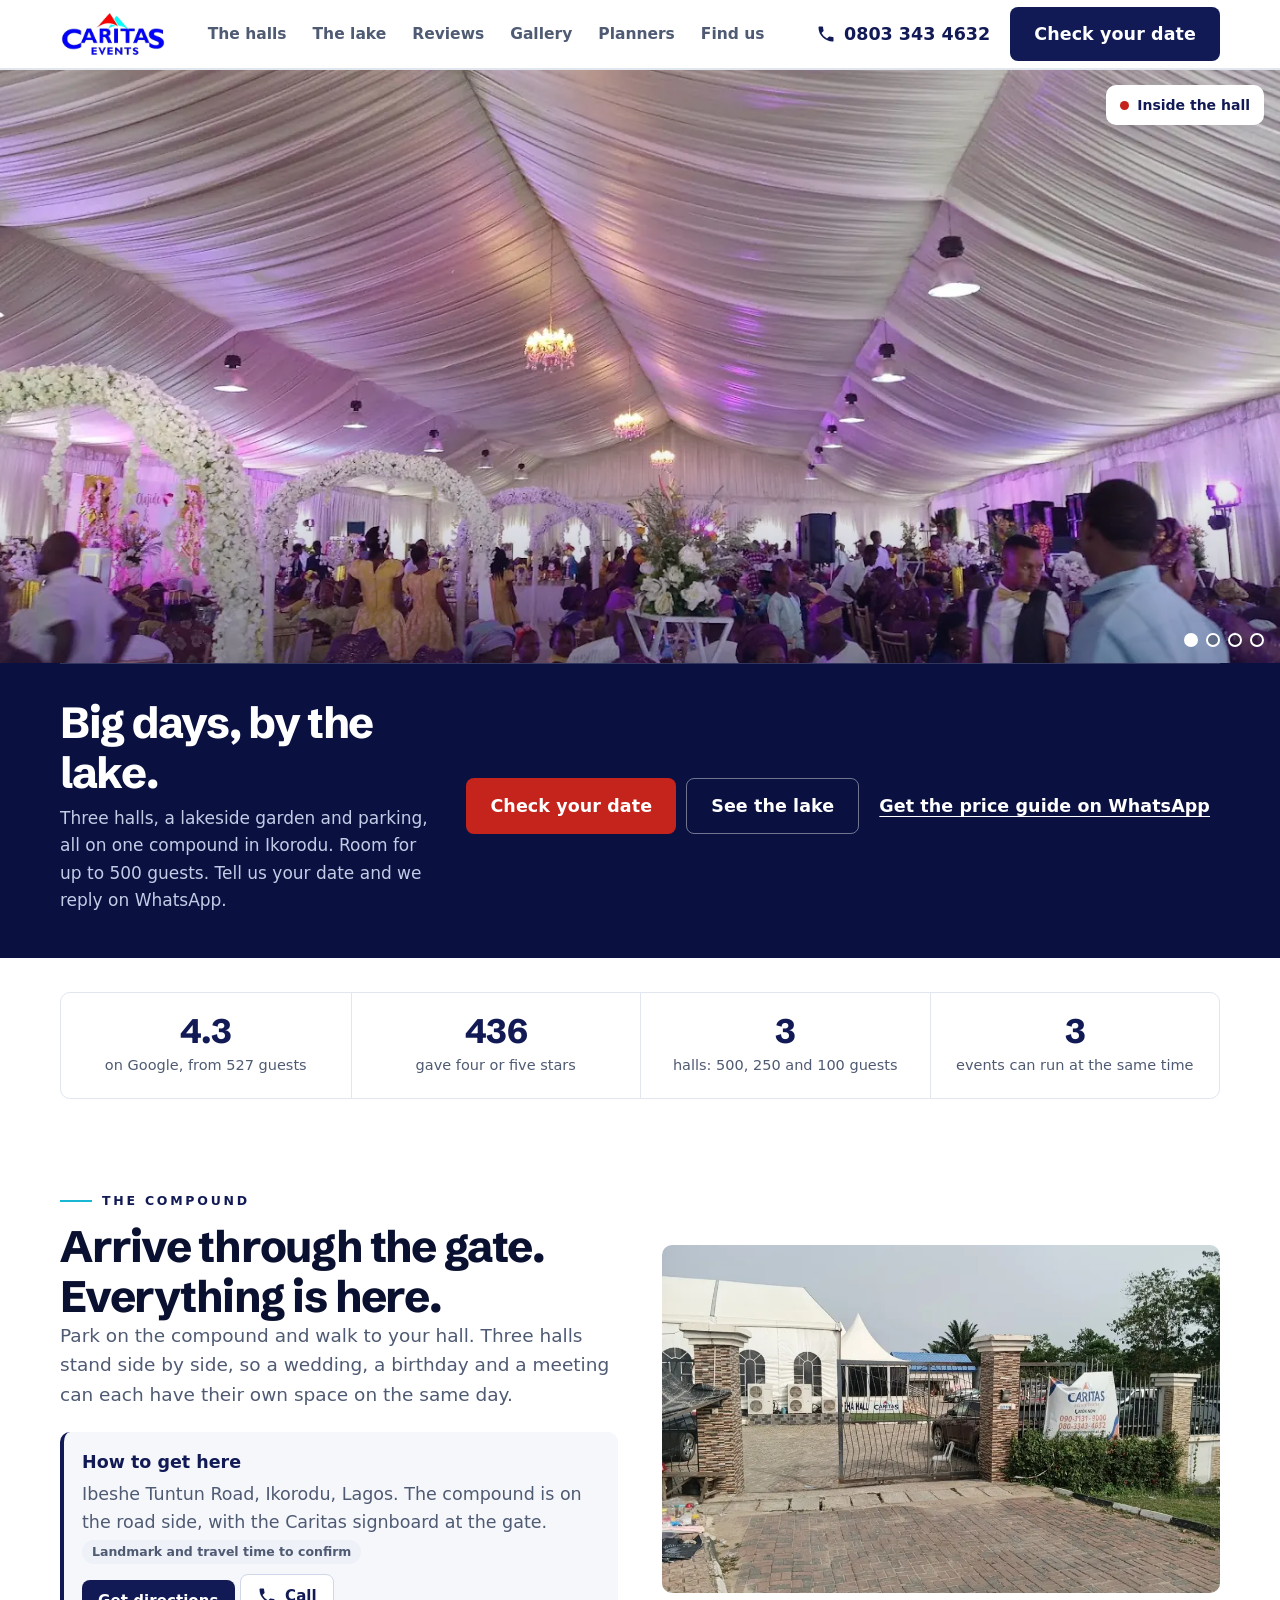
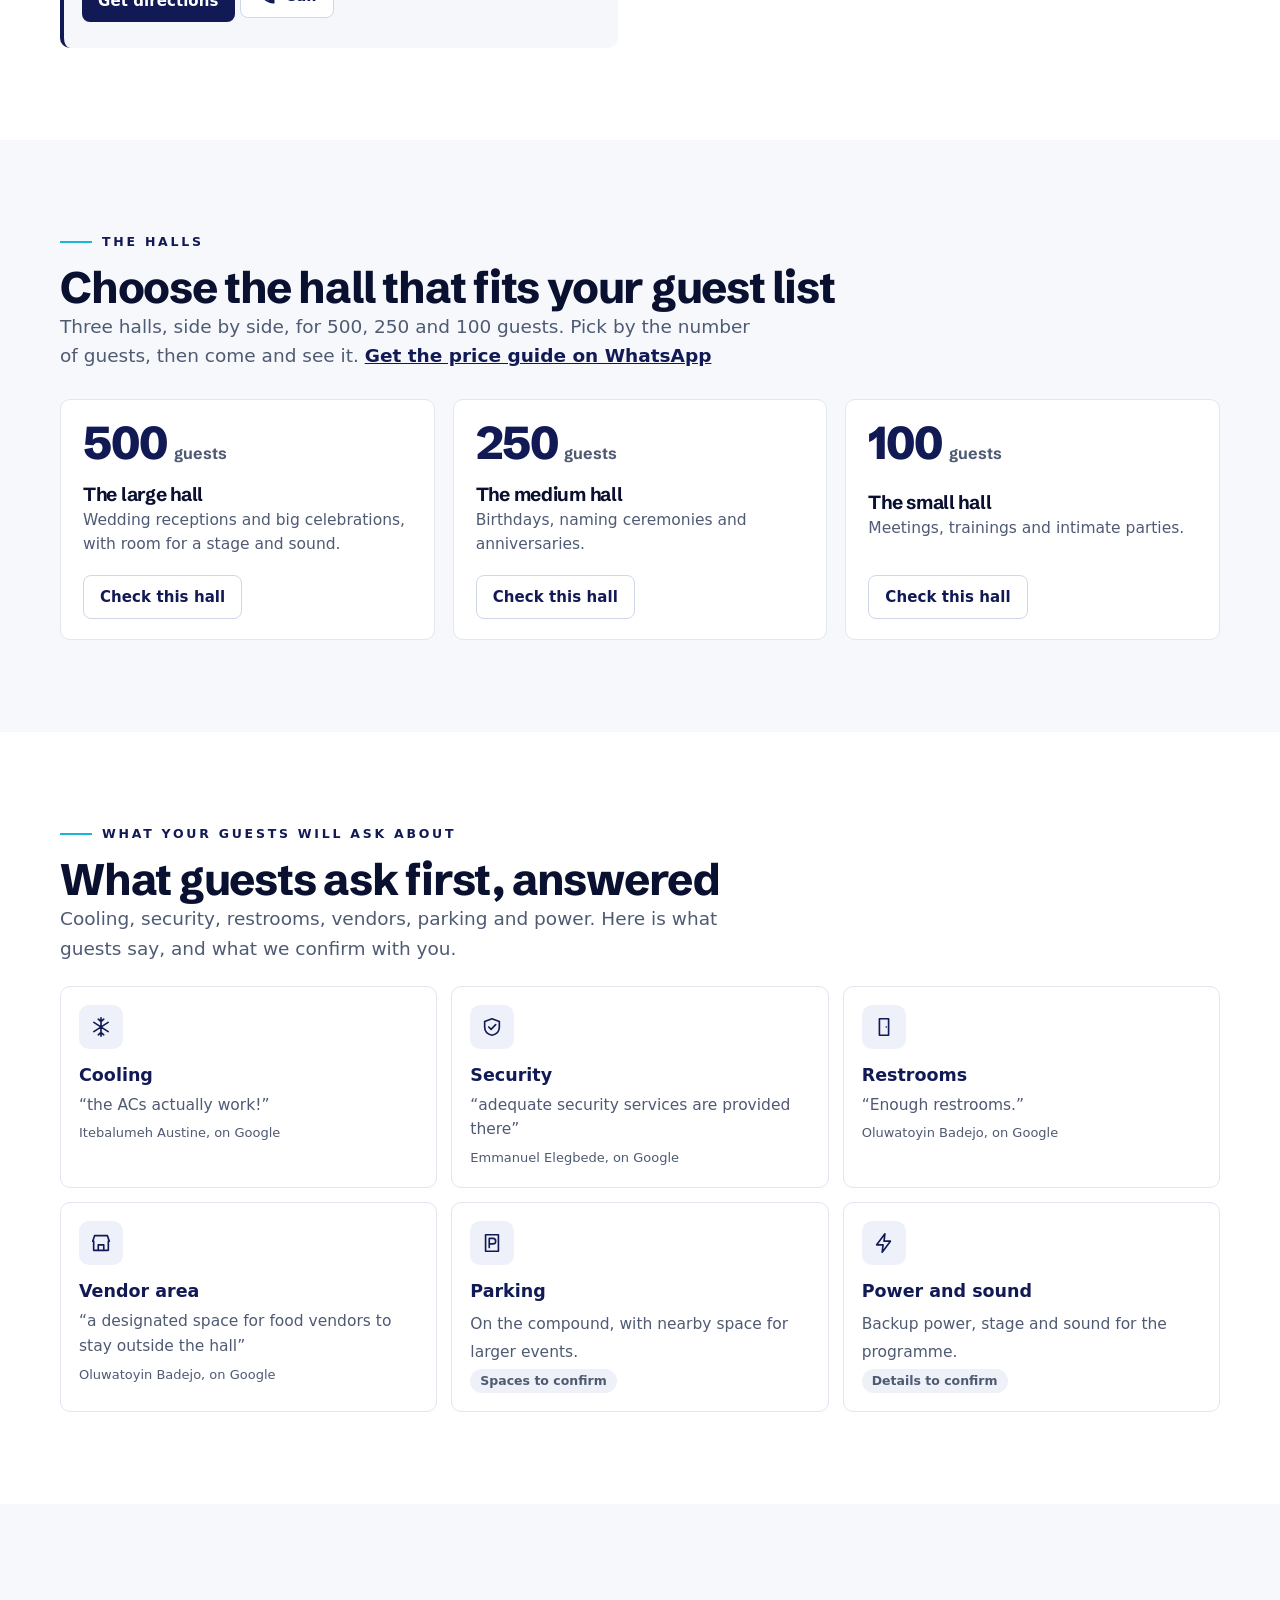
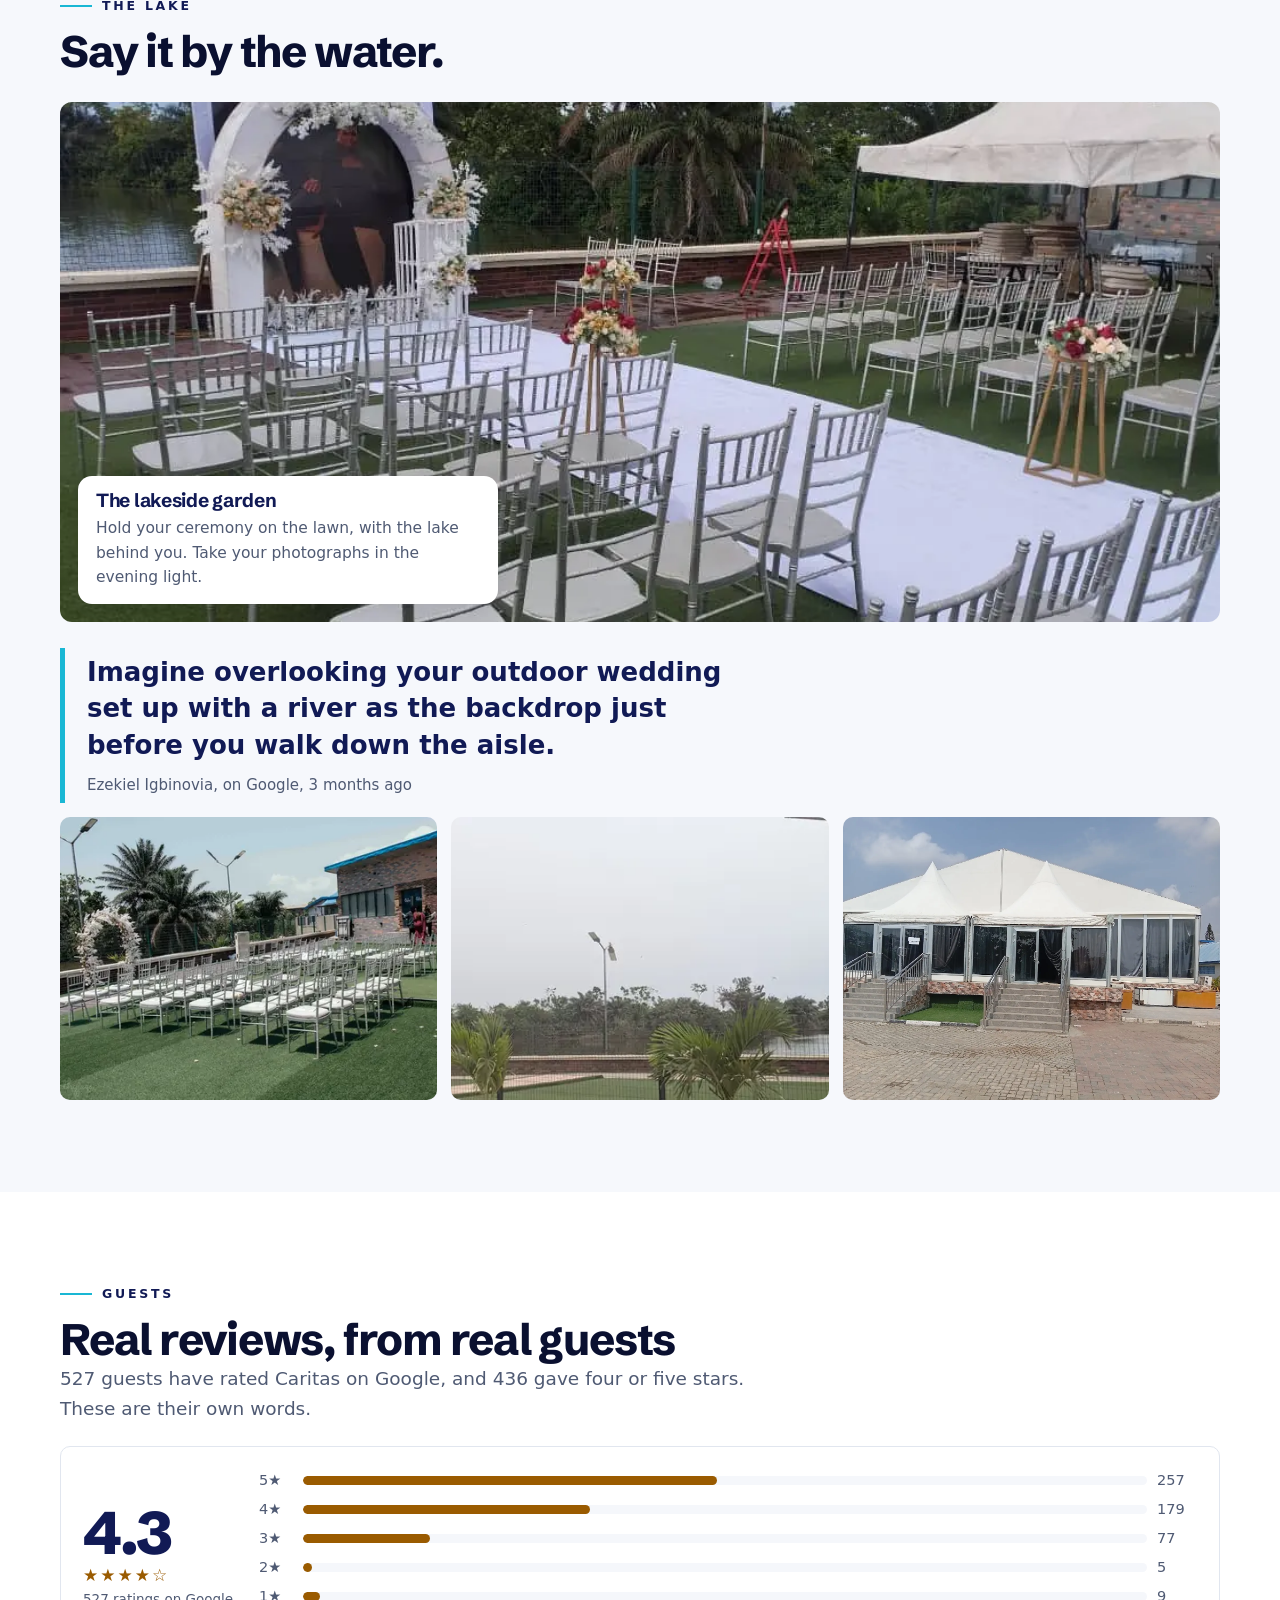
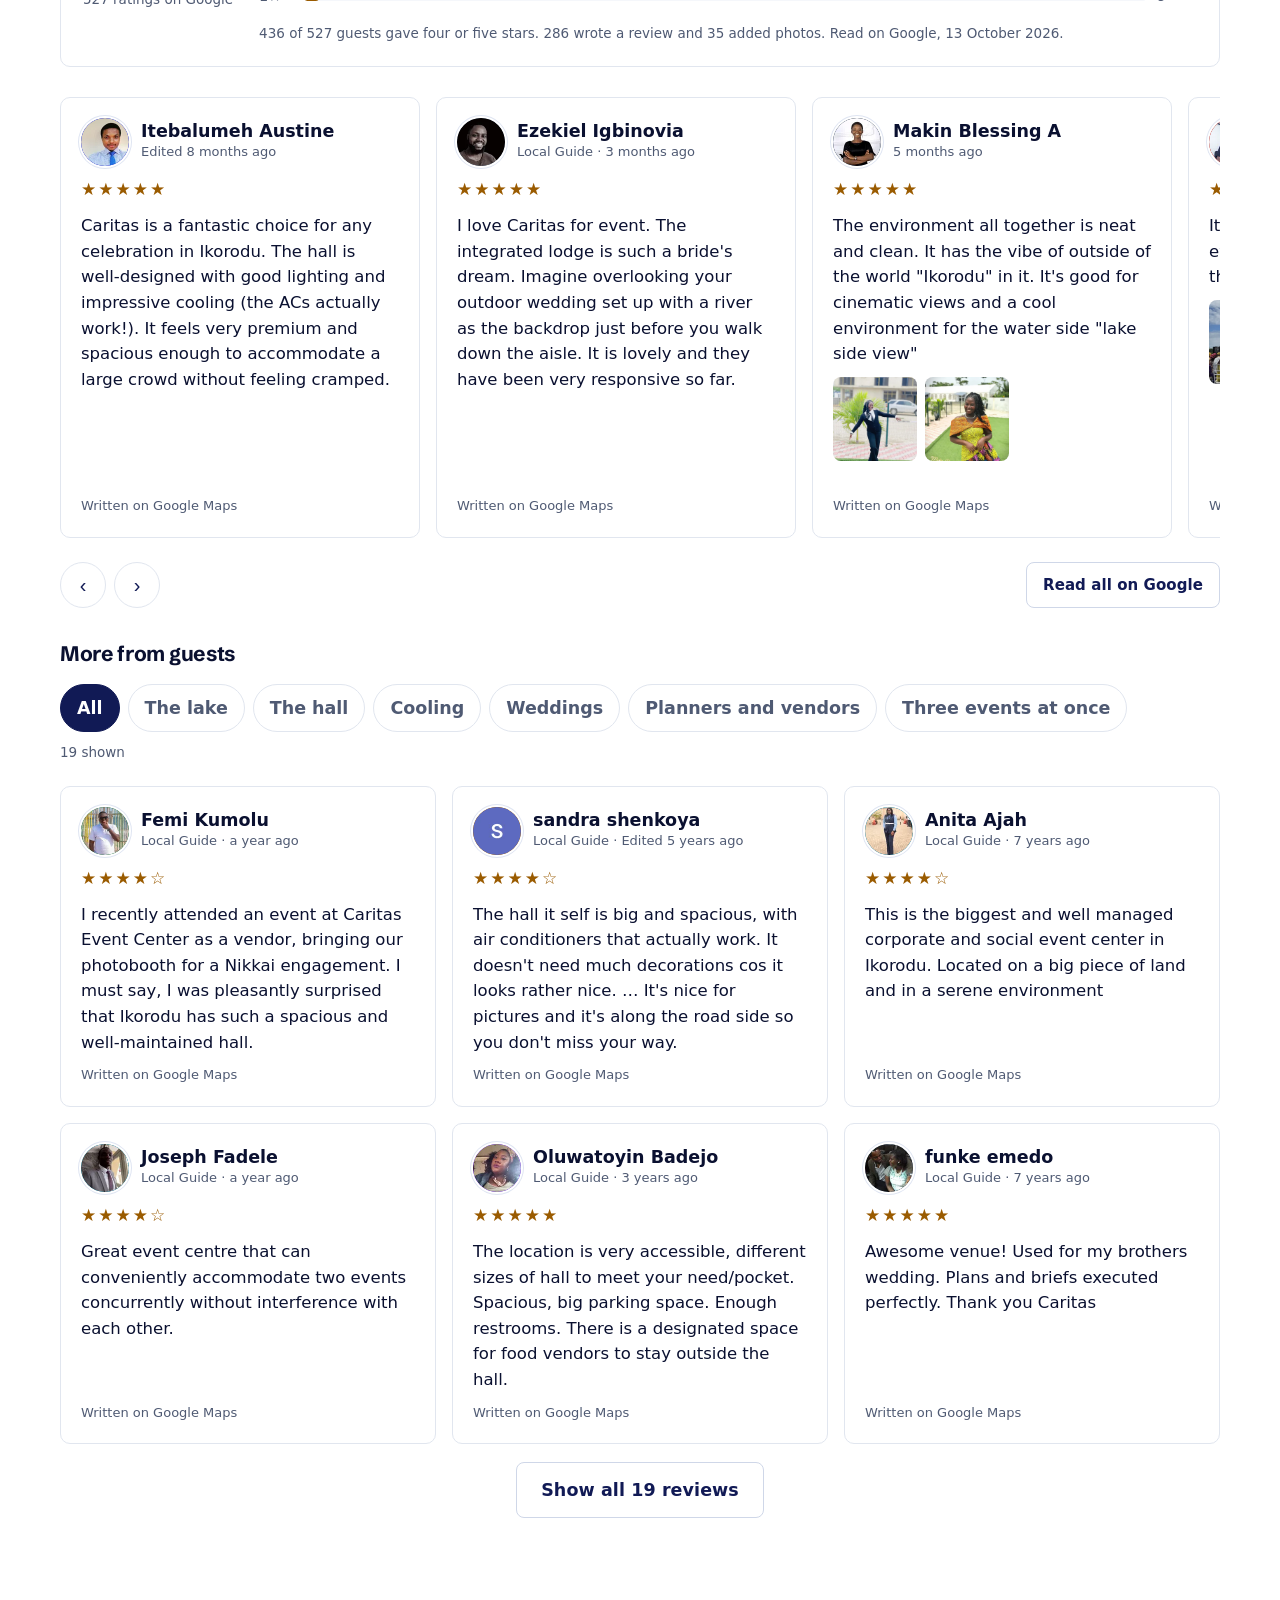
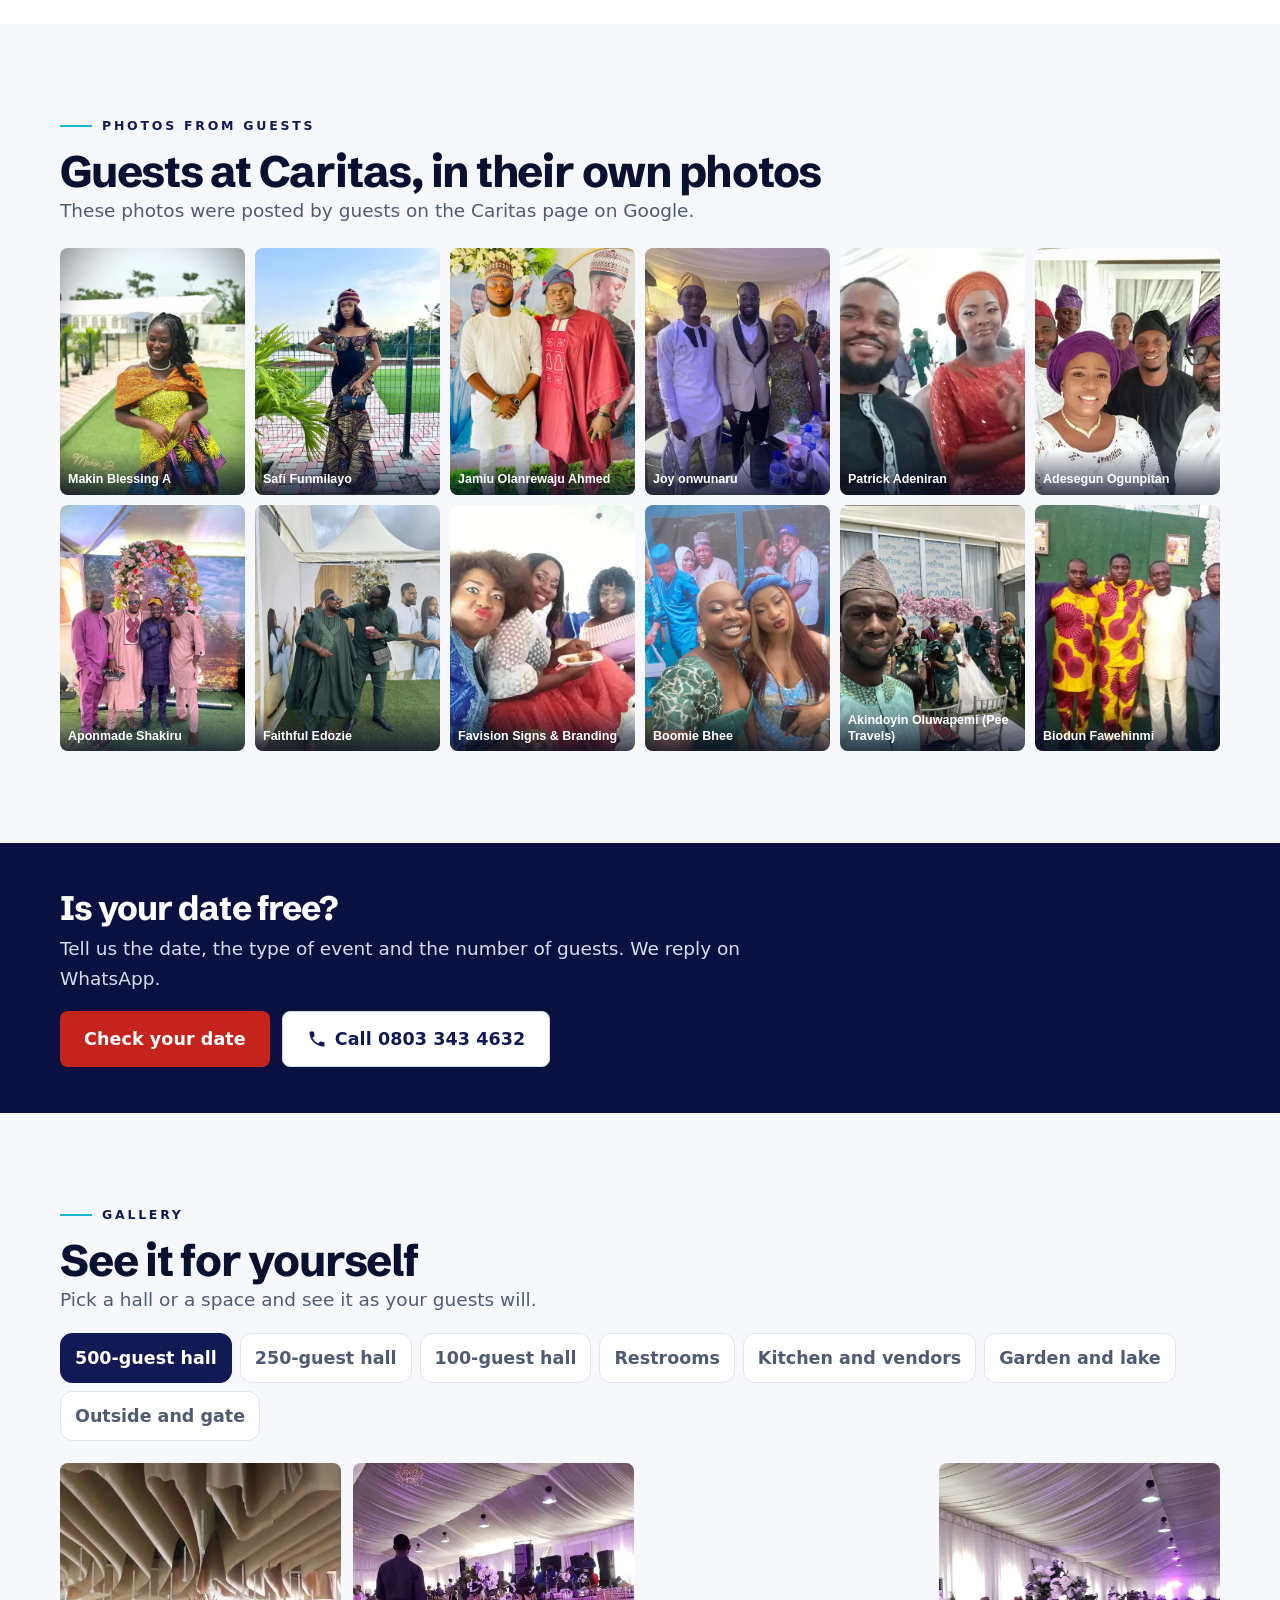
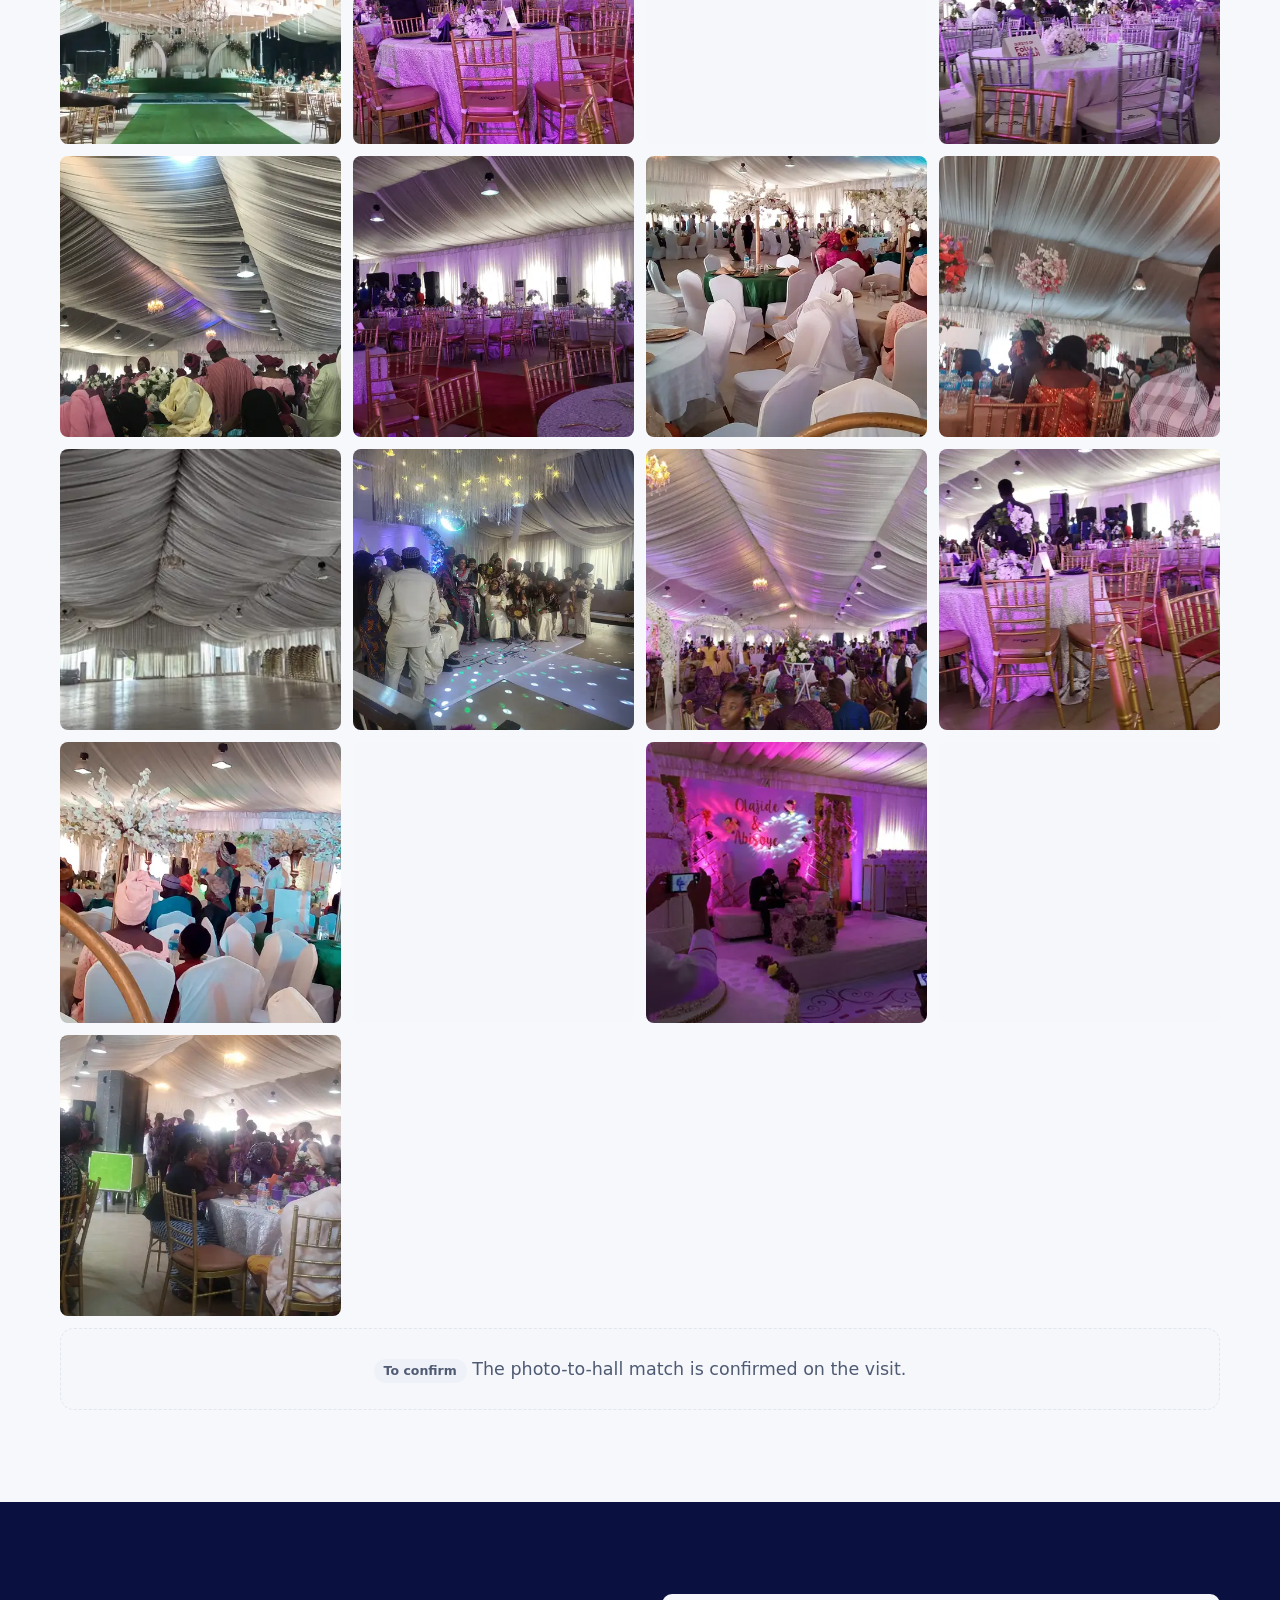
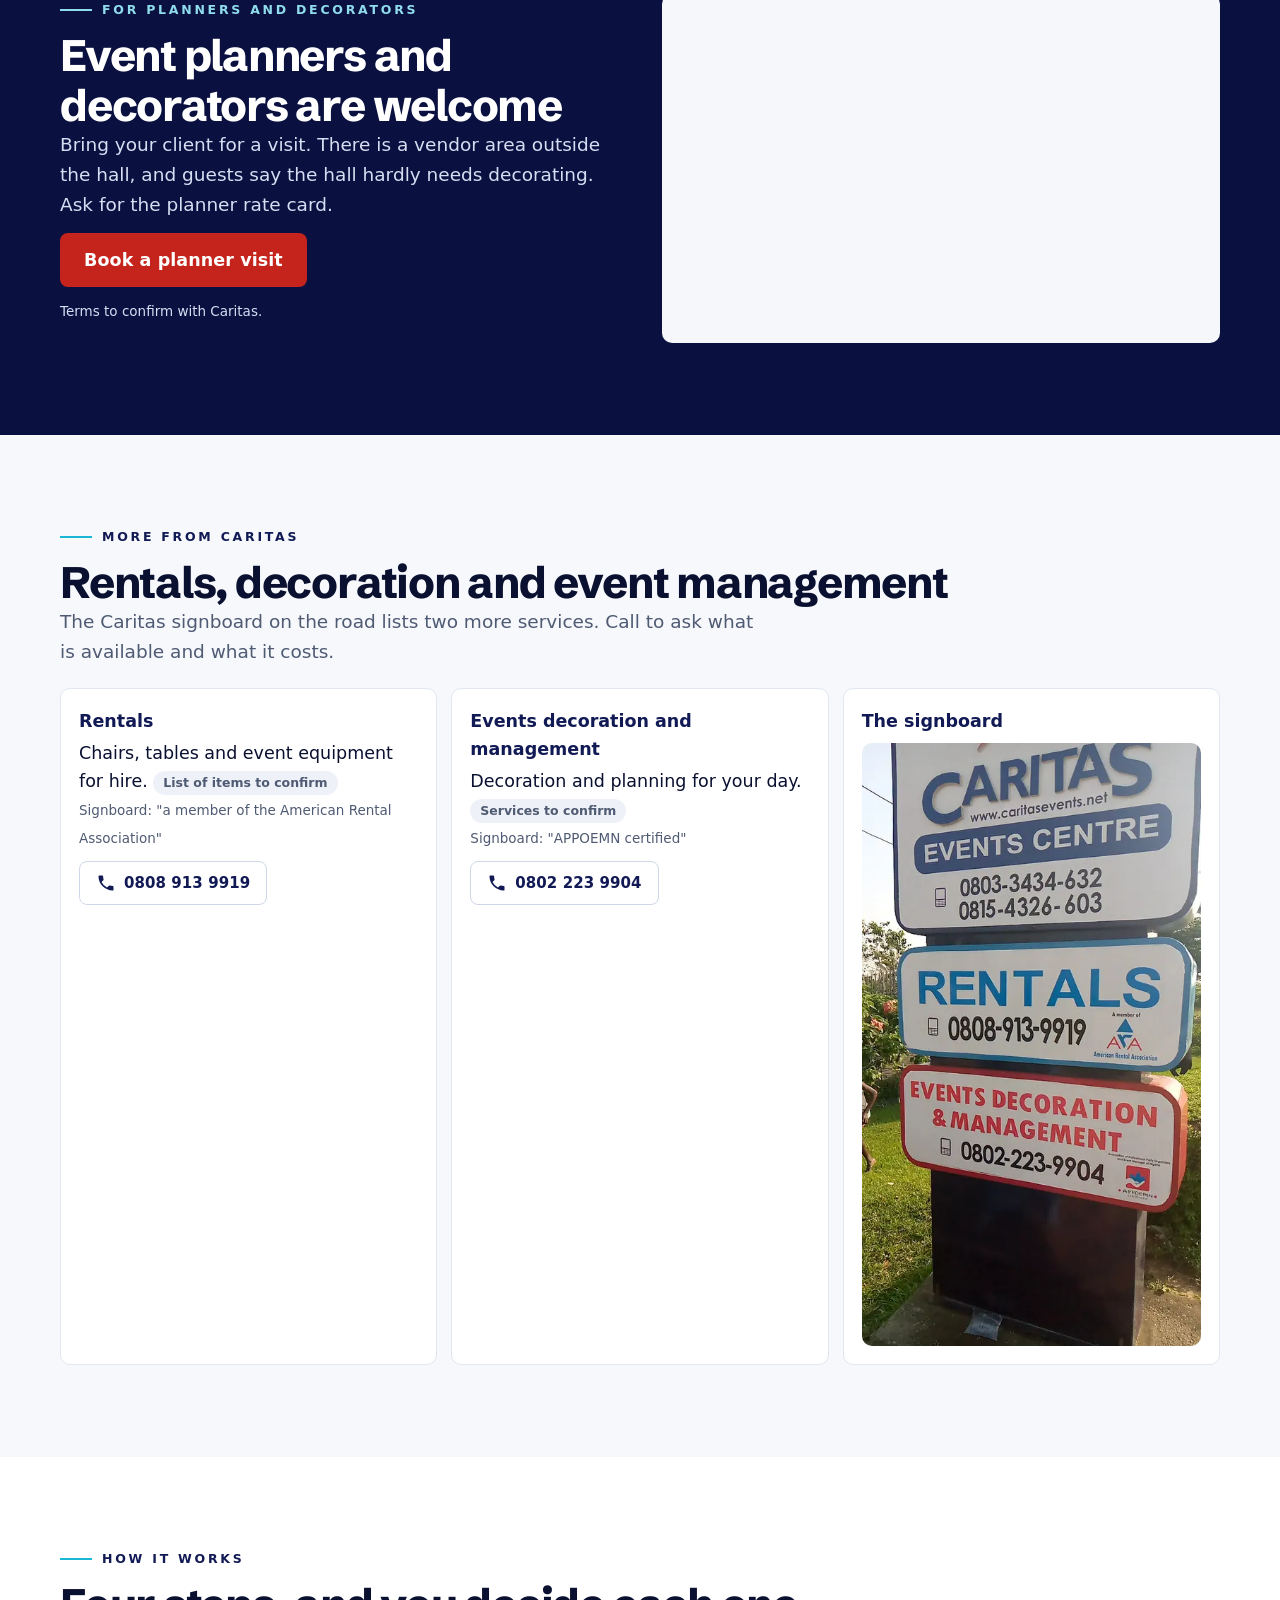
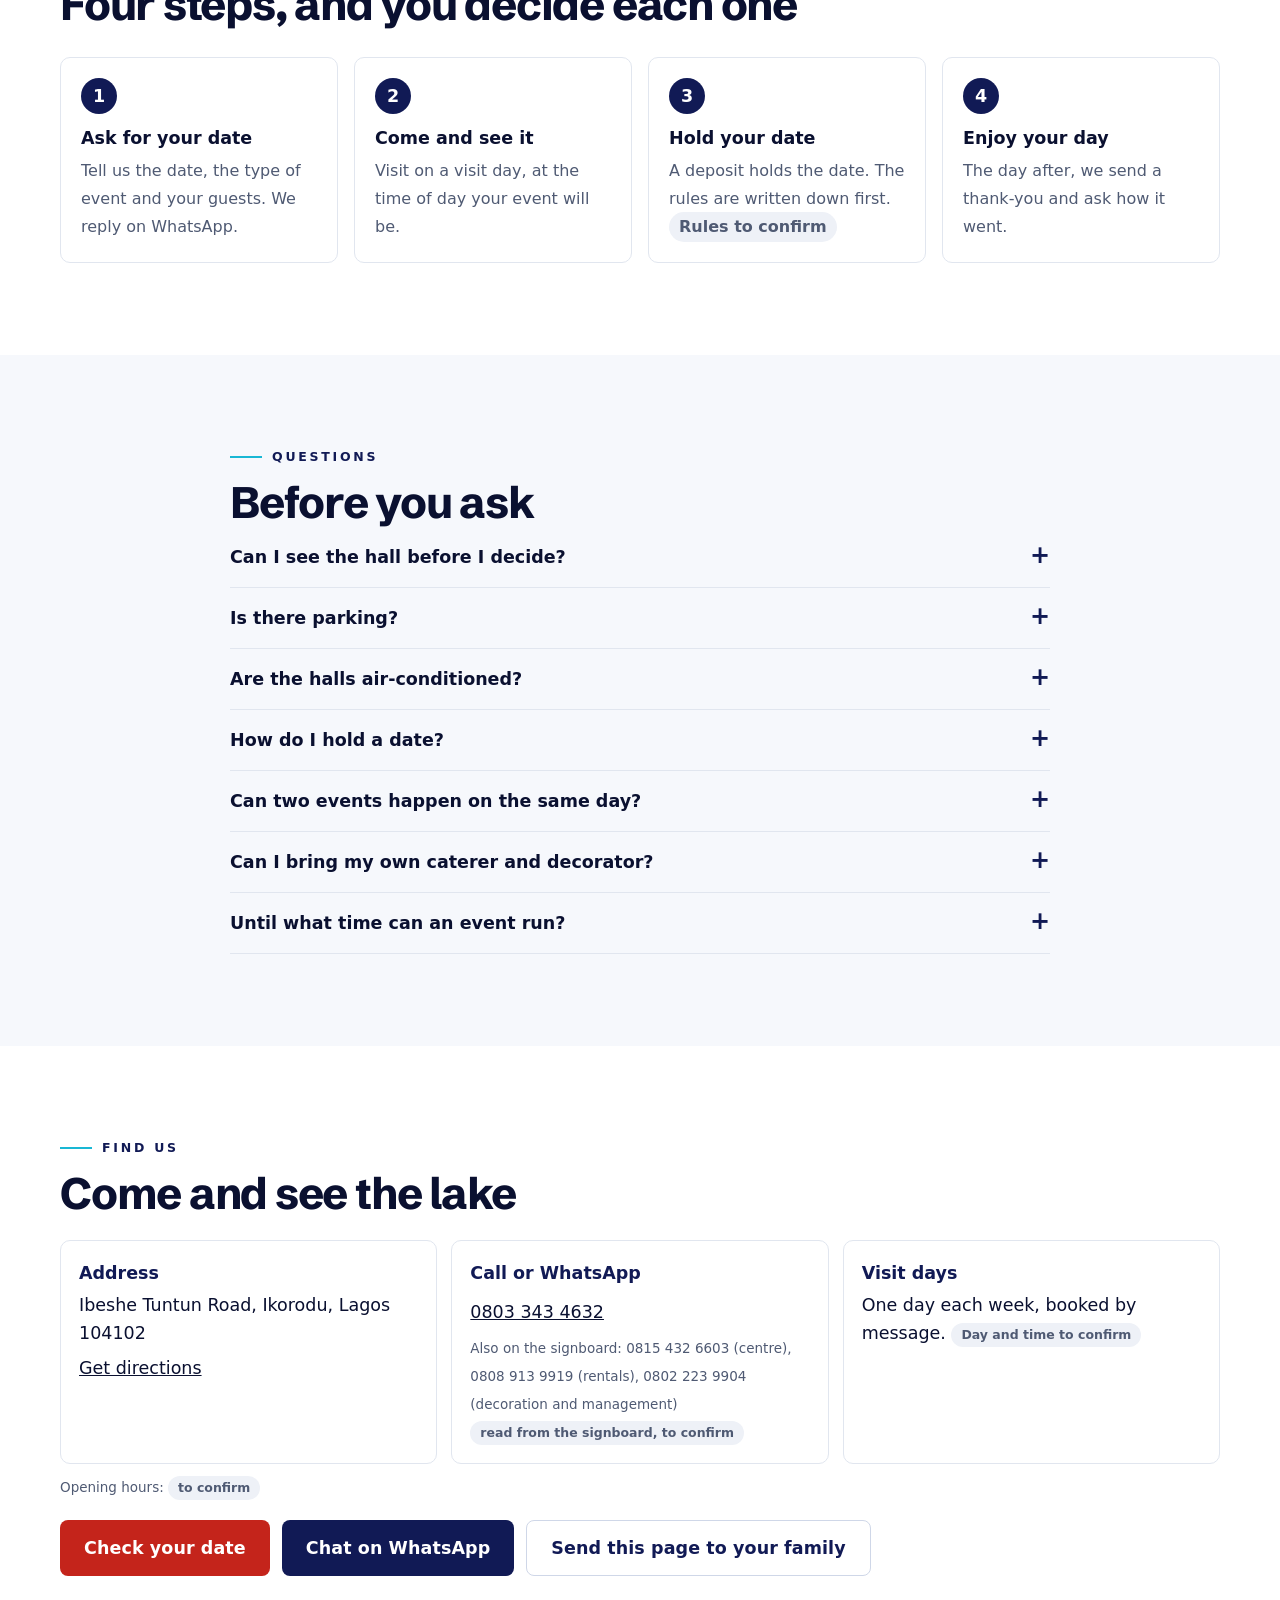
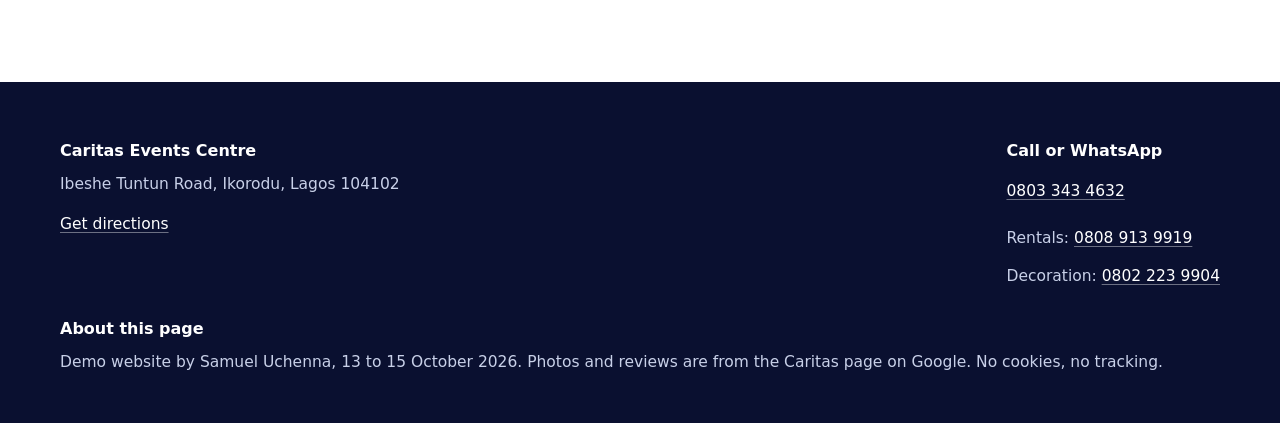
==== commit 9d4d15bb: "Premium theme: midnight palette, one red action, hairlines, clean photo hero, Schibsted Grotesk head" ====
--- a/essential/index.html
+++ b/essential/index.html
@@ -1,4 +1,4 @@
-<!doctype html><html lang="en"><head><meta charset="utf-8"><meta name="viewport" content="width=device-width, initial-scale=1"><meta name="robots" content="noindex, nofollow"><meta name="theme-color" content="#1a24c9"><title>Caritas Events Centre, Ikorodu: big days, by the lake</title><meta name="description" content="Three halls and a lakeside garden in Ikorodu. Weddings, birthdays, naming ceremonies and company events, for 100 to 500 guests."><link rel="icon" type="image/png" href="../assets/img/favicon.png"><link rel="preload" as="image" href="../assets/img/marquee-interior-wedding-960.webp" imagesrcset="../assets/img/marquee-interior-wedding-480.webp 480w, ../assets/img/marquee-interior-wedding-960.webp 960w, ../assets/img/marquee-interior-wedding-1400.webp 1400w" imagesizes="100vw" fetchpriority="high"><script>document.documentElement.className+=" js"</script><link rel="stylesheet" href="../assets/site.css"></head><body><a class="skip" href="#main">Skip to the content</a><header class="top"><div class="wrap"><a class="logo" href="#main" aria-label="Caritas Events Centre home"><img src="../assets/img/logo.png" alt="Caritas Events Centre" width="106" height="46"></a><nav class="links" id="site-nav" aria-label="Main"><a href="#halls">The halls</a><a href="#lake">The lake</a><a href="#reviews">Reviews</a><a href="#gallery">Gallery</a><a href="#planners">Planners</a><a href="#contact">Find us</a></nav><div class="hdr-right"><a class="ph-link hide-sm" href="tel:+2348033434632"><svg class="ico" viewBox="0 0 24 24" aria-hidden="true"><path d="M6.62 10.79a15.05 15.05 0 0 0 6.59 6.59l2.2-2.2a1 1 0 0 1 1.01-.24c1.12.37 2.33.57 3.58.57a1 1 0 0 1 1 1V20a1 1 0 0 1-1 1A17 17 0 0 1 3 4a1 1 0 0 1 1-1h3.5a1 1 0 0 1 1 1c0 1.25.2 2.46.57 3.58a1 1 0 0 1-.25 1.01l-2.2 2.2z"/></svg>0803 343 4632</a><a class="btn btn-coral hide-sm" href="#" data-open="date">Check your date</a><button class="btn btn-line menu-btn" aria-label="Menu" aria-controls="site-nav">Menu</button></div></div></header><main id="main"><section class="hero" style="padding:0"><div class="slides"><div class="slide"><img src="../assets/img/marquee-interior-wedding-960.webp" srcset="../assets/img/marquee-interior-wedding-480.webp 480w, ../assets/img/marquee-interior-wedding-960.webp 960w, ../assets/img/marquee-interior-wedding-1400.webp 1400w" sizes="100vw" width="1400" height="1050" alt="Inside the marquee hall at a wedding reception" fetchpriority="high" decoding="async"><a class="tag" href="#gallery">Inside the hall</a></div><div class="slide"><img src="../assets/img/lakeside-ceremony-garden-960.webp" srcset="../assets/img/lakeside-ceremony-garden-480.webp 480w, ../assets/img/lakeside-ceremony-garden-960.webp 960w, ../assets/img/lakeside-ceremony-garden-1020.webp 1020w" sizes="100vw" width="1020" height="768" alt="The lakeside garden, set for a ceremony, with the water behind" loading="lazy" decoding="async"><a class="tag" href="#lake">The lakeside garden</a></div><div class="slide"><img src="../assets/img/exterior-main-hall-960.webp" srcset="../assets/img/exterior-main-hall-480.webp 480w, ../assets/img/exterior-main-hall-960.webp 960w, ../assets/img/exterior-main-hall-1400.webp 1400w" sizes="100vw" width="1400" height="1054" alt="The main marquee hall, seen from the forecourt" loading="lazy" decoding="async"><a class="tag" href="#halls">The main hall</a></div><div class="slide"><img src="../assets/img/stage-blue-lighting-960.webp" srcset="../assets/img/stage-blue-lighting-480.webp 480w, ../assets/img/stage-blue-lighting-960.webp 960w, ../assets/img/stage-blue-lighting-1400.webp 1400w" sizes="100vw" width="1400" height="934" alt="A stage with blue lighting and flowers" loading="lazy" decoding="async"><a class="tag" href="#gallery">The stage</a></div><div class="dots"><button aria-label="Show photo 1"></button><button aria-label="Show photo 2"></button><button aria-label="Show photo 3"></button><button aria-label="Show photo 4"></button></div></div><div class="panel"><div><h1>Big days, by the lake.</h1><p>Three halls, a lakeside garden and parking, all on one compound in Ikorodu. Room for up to 500 guests. Tell us your date and we reply on WhatsApp.</p></div><div class="cta"><a class="btn btn-coral" href="#" data-open="date">Check your date</a><a class="btn btn-line" href="#lake">See the lake</a><a class="btn btn-text" href="#" data-guide>Get the price guide on WhatsApp</a></div></div></section><div class="wrap"><div class="stats"><div><b>4.3</b><span>on Google, from 527 guests</span></div><div><b>436</b><span>gave four or five stars</span></div><div><b>3</b><span>halls: 500, 250 and 100 guests</span></div><div><b>3</b><span>events can run at the same time</span></div></div></div><section><div class="wrap split"><div><div class="eyebrow">The compound</div><h2>Arrive through the gate. Everything is here.</h2><p class="lead">Park on the compound and walk to your hall. Three halls stand side by side, so a wedding, a birthday and a meeting can each have their own space on the same day.</p><div class="getthere"><b>How to get here</b><p>Ibeshe Tuntun Road, Ikorodu, Lagos. The compound is on the road side, with the Caritas signboard at the gate. <span class="tbc">Landmark and travel time to confirm</span></p><p><a class="btn btn-navy btn-sm" href="https://www.google.com/maps/search/?api=1&query=6.5848341,3.4921721" target="_blank" rel="noopener">Get directions</a> <a class="btn btn-line btn-sm" href="tel:+2348033434632"><svg class="ico" viewBox="0 0 24 24" aria-hidden="true"><path d="M6.62 10.79a15.05 15.05 0 0 0 6.59 6.59l2.2-2.2a1 1 0 0 1 1.01-.24c1.12.37 2.33.57 3.58.57a1 1 0 0 1 1 1V20a1 1 0 0 1-1 1A17 17 0 0 1 3 4a1 1 0 0 1 1-1h3.5a1 1 0 0 1 1 1c0 1.25.2 2.46.57 3.58a1 1 0 0 1-.25 1.01l-2.2 2.2z"/></svg> Call</a></p></div></div><div class="photo wide reveal"><img src="../assets/img/gate-and-signboard-960.webp" srcset="../assets/img/gate-and-signboard-480.webp 480w, ../assets/img/gate-and-signboard-960.webp 960w, ../assets/img/gate-and-signboard-1400.webp 1400w" sizes="(max-width:900px) 100vw, 560px" width="1400" height="1050" alt="The gate and signboard at Caritas Events Centre" loading="lazy" decoding="async"></div></div></section><section id="halls" class="mist"><div class="wrap"><div class="eyebrow">The halls</div><h2>Choose the hall that fits your guest list</h2><p class="lead">Three halls, side by side, for 500, 250 and 100 guests. Pick by the number of guests, then come and see it. <a href="#" data-guide style="font-weight:700;color:var(--navy)">Get the price guide on WhatsApp</a></p><div class="halls"><article class="hall compact reveal"><div class="cap">500<small>guests</small></div><div class="info"><h3>The large hall</h3><p>Wedding receptions and big celebrations, with room for a stage and sound.</p></div><a class="btn btn-line btn-sm" href="#" data-open="date" data-hall="the 500-guest hall">Check this hall</a></article><article class="hall compact reveal"><div class="cap">250<small>guests</small></div><div class="info"><h3>The medium hall</h3><p>Birthdays, naming ceremonies and anniversaries.</p></div><a class="btn btn-line btn-sm" href="#" data-open="date" data-hall="the 250-guest hall">Check this hall</a></article><article class="hall compact reveal"><div class="cap">100<small>guests</small></div><div class="info"><h3>The small hall</h3><p>Meetings, trainings and intimate parties.</p></div><a class="btn btn-line btn-sm" href="#" data-open="date" data-hall="the 100-guest hall">Check this hall</a></article></div></div></section><section><div class="wrap"><div class="eyebrow">What your guests will ask about</div><h2>What guests ask first, answered</h2><p class="lead">Cooling, security, restrooms, vendors, parking and power. Here is what guests say, and what we confirm with you.</p><div class="cards"><div class="card reveal"><span class="fi" aria-hidden="true"><svg viewBox="0 0 24 24" fill="none" stroke="currentColor" stroke-width="1.8" stroke-linecap="round" stroke-linejoin="round"><path d="M12 2v20M4.2 7l15.6 10M19.8 7L4.2 17M9 3.5l3 2.5 3-2.5M9 20.5l3-2.5 3 2.5"/></svg></span><b>Cooling</b><q>the ACs actually work!</q><cite>Itebalumeh Austine, on Google</cite></div><div class="card reveal"><span class="fi" aria-hidden="true"><svg viewBox="0 0 24 24" fill="none" stroke="currentColor" stroke-width="1.8" stroke-linecap="round" stroke-linejoin="round"><path d="M12 3l8 3v6c0 5-3.5 8-8 9-4.5-1-8-4-8-9V6z"/><path d="M8.5 12l2.5 2.5 5-5"/></svg></span><b>Security</b><q>adequate security services are provided there</q><cite>Emmanuel Elegbede, on Google</cite></div><div class="card reveal"><span class="fi" aria-hidden="true"><svg viewBox="0 0 24 24" fill="none" stroke="currentColor" stroke-width="1.8" stroke-linecap="round" stroke-linejoin="round"><path d="M7 3h10v18H7z"/><path d="M14.5 12h.01"/></svg></span><b>Restrooms</b><q>Enough restrooms.</q><cite>Oluwatoyin Badejo, on Google</cite></div><div class="card reveal"><span class="fi" aria-hidden="true"><svg viewBox="0 0 24 24" fill="none" stroke="currentColor" stroke-width="1.8" stroke-linecap="round" stroke-linejoin="round"><path d="M3 10l2-6h14l2 6"/><path d="M4 10v10h16V10"/><path d="M9 20v-6h6v6"/></svg></span><b>Vendor area</b><q>a designated space for food vendors to stay outside the hall</q><cite>Oluwatoyin Badejo, on Google</cite></div><div class="card reveal"><span class="fi" aria-hidden="true"><svg viewBox="0 0 24 24" fill="none" stroke="currentColor" stroke-width="1.8" stroke-linecap="round" stroke-linejoin="round"><path d="M5 3h14v18H5z"/><path d="M9 17V7h4a3 3 0 010 6H9"/></svg></span><b>Parking</b><span style="color:var(--muted);font-size:15.5px">On the compound, with nearby space for larger events.</span><br><span class="tbc">Spaces to confirm</span></div><div class="card reveal"><span class="fi" aria-hidden="true"><svg viewBox="0 0 24 24" fill="none" stroke="currentColor" stroke-width="1.8" stroke-linecap="round" stroke-linejoin="round"><path d="M13 2L4 14h7l-1 8 9-12h-7z"/></svg></span><b>Power and sound</b><span style="color:var(--muted);font-size:15.5px">Backup power, stage and sound for the programme.</span><br><span class="tbc">Details to confirm</span></div></div></div></section><section id="lake" class="mist"><div class="wrap"><div class="eyebrow">The lake</div><h2>Say it by the water.</h2><div class="feature reveal"><img src="../assets/img/lakeside-ceremony-garden-960.webp" srcset="../assets/img/lakeside-ceremony-garden-480.webp 480w, ../assets/img/lakeside-ceremony-garden-960.webp 960w, ../assets/img/lakeside-ceremony-garden-1020.webp 1020w" sizes="(max-width:1200px) 100vw, 1160px" width="1020" height="768" alt="The lakeside garden, set for a ceremony, with the water behind" loading="lazy" decoding="async"><div class="cap-card"><h3>The lakeside garden</h3><p>Hold your ceremony on the lawn, with the lake behind you. Take your photographs in the evening light.</p></div></div><blockquote class="quote-hero"><q>Imagine overlooking your outdoor wedding set up with a river as the backdrop just before you walk down the aisle.</q><cite>Ezekiel Igbinovia, on Google, 3 months ago</cite></blockquote><div class="strip"><div class="photo reveal"><img src="../assets/img/garden-chairs-by-water-960.webp" srcset="../assets/img/garden-chairs-by-water-480.webp 480w, ../assets/img/garden-chairs-by-water-960.webp 960w, ../assets/img/garden-chairs-by-water-1400.webp 1400w" sizes="(max-width:700px) 100vw, 380px" width="1400" height="934" alt="Ceremony chairs set out on the lawn beside the water" loading="lazy" decoding="async"></div><div class="photo reveal"><img src="../assets/img/water-view-960.webp" srcset="../assets/img/water-view-480.webp 480w, ../assets/img/water-view-960.webp 960w, ../assets/img/water-view-1400.webp 1400w" sizes="(max-width:700px) 100vw, 380px" width="1400" height="788" alt="The water beyond the compound wall" loading="lazy" decoding="async"></div><div class="photo reveal"><img src="../assets/img/exterior-main-hall-960.webp" srcset="../assets/img/exterior-main-hall-480.webp 480w, ../assets/img/exterior-main-hall-960.webp 960w, ../assets/img/exterior-main-hall-1400.webp 1400w" sizes="(max-width:700px) 100vw, 380px" width="1400" height="1054" alt="The main marquee hall, seen from the forecourt" loading="lazy" decoding="async"></div></div></div></section><section id="reviews"><div class="wrap"><div class="eyebrow">Guests</div><h2>Real reviews, from real guests</h2><p class="lead">527 guests have rated Caritas on Google, and 436 gave four or five stars. These are their own words.</p><div class="sum-row"><div><div class="big">4.3</div><div class="stars" aria-hidden="true">★★★★☆</div><div class="note">527 ratings on Google</div></div><div class="bars"><div class="bar-r"><span>5★</span><i><b style="width:49%"></b></i><span>257</span></div><div class="bar-r"><span>4★</span><i><b style="width:34%"></b></i><span>179</span></div><div class="bar-r"><span>3★</span><i><b style="width:15%"></b></i><span>77</span></div><div class="bar-r"><span>2★</span><i><b style="width:1%"></b></i><span>5</span></div><div class="bar-r"><span>1★</span><i><b style="width:2%"></b></i><span>9</span></div><p class="note" style="margin:8px 0 0">436 of 527 guests gave four or five stars. 286 wrote a review and 35 added photos. Read on Google, 13 October 2026.</p></div></div><div class="rv-wrap"><div class="rv-track" id="rv-home" tabindex="0" aria-label="Guest reviews, scroll sideways"><article class="rv" data-tags="hall ac"><div class="who"><span class="av" style="background:#1a24c9"><i aria-hidden="true">IA</i><img src="../assets/guests/a024.webp" alt="" width="48" height="48" loading="lazy" decoding="async"></span><div><div class="nm">Itebalumeh Austine</div><div class="mt">Edited 8 months ago</div></div></div><div class="stars" role="img" aria-label="5 out of 5 stars">★★★★★</div><q>Caritas is a fantastic choice for any celebration in Ikorodu. The hall is well-designed with good lighting and impressive cooling (the ACs actually work!). It feels very premium and spacious enough to accommodate a large crowd without feeling cramped.</q><div class="src">Written on Google Maps</div></article><article class="rv" data-tags="lake weddings"><div class="who"><span class="av" style="background:#334155"><i aria-hidden="true">EI</i><img src="../assets/guests/a270.webp" alt="" width="48" height="48" loading="lazy" decoding="async"></span><div><div class="nm">Ezekiel Igbinovia</div><div class="mt">Local Guide &middot; 3 months ago</div></div></div><div class="stars" role="img" aria-label="5 out of 5 stars">★★★★★</div><q>I love Caritas for event. The integrated lodge is such a bride&#x27;s dream. Imagine overlooking your outdoor wedding set up with a river as the backdrop just before you walk down the aisle. It is lovely and they have been very responsive so far.</q><div class="src">Written on Google Maps</div></article><article class="rv" data-tags="lake"><div class="who"><span class="av" style="background:#334155"><i aria-hidden="true">MB</i><img src="../assets/guests/a000.webp" alt="" width="48" height="48" loading="lazy" decoding="async"></span><div><div class="nm">Makin Blessing A</div><div class="mt">5 months ago</div></div></div><div class="stars" role="img" aria-label="5 out of 5 stars">★★★★★</div><q>The environment all together is neat and clean. It has the vibe of outside of the world &quot;Ikorodu&quot; in it. It&#x27;s good for cinematic views and a cool environment for the water side &quot;lake side view&quot;</q><div class="rv-ph"><button data-zoom data-group="rv-0" data-full="../assets/guests/p000_0-1600.webp" aria-label="Enlarge photo"><img src="../assets/guests/p000_0-960.webp" srcset="../assets/guests/p000_0-480.webp 480w, ../assets/guests/p000_0-960.webp 960w, ../assets/guests/p000_0-1600.webp 1600w" sizes="96px" width="1600" height="2133" alt="Photo by Makin Blessing A, from the Caritas page on Google" loading="lazy" decoding="async"></button><button data-zoom data-group="rv-0" data-full="../assets/guests/p000_1-1600.webp" aria-label="Enlarge photo"><img src="../assets/guests/p000_1-960.webp" srcset="../assets/guests/p000_1-480.webp 480w, ../assets/guests/p000_1-960.webp 960w, ../assets/guests/p000_1-1600.webp 1600w" sizes="96px" width="1600" height="2133" alt="Photo by Makin Blessing A, from the Caritas page on Google" loading="lazy" decoding="async"></button></div><div class="src">Written on Google Maps</div></article><article class="rv" data-tags="lake weddings"><div class="who"><span class="av" style="background:#b31c14"><i aria-hidden="true">OM</i><img src="../assets/guests/a001.webp" alt="" width="48" height="48" loading="lazy" decoding="async"></span><div><div class="nm">olatunji mansur</div><div class="mt">Local Guide &middot; 3 months ago</div></div></div><div class="stars" role="img" aria-label="4 out of 5 stars">★★★★☆</div><q>It was a beautiful place to host your events, we used the outdoor space tho</q><div class="rv-ph"><button data-zoom data-group="rv-1" data-full="../assets/guests/p001_0-750.webp" aria-label="Enlarge photo"><img src="../assets/guests/p001_0-750.webp" srcset="../assets/guests/p001_0-480.webp 480w, ../assets/guests/p001_0-750.webp 750w" sizes="96px" width="750" height="1000" alt="Photo by olatunji mansur, from the Caritas page on Google" loading="lazy" decoding="async"></button><button data-zoom data-group="rv-1" data-full="../assets/guests/p001_1-750.webp" aria-label="Enlarge photo"><img src="../assets/guests/p001_1-750.webp" srcset="../assets/guests/p001_1-480.webp 480w, ../assets/guests/p001_1-750.webp 750w" sizes="96px" width="750" height="1000" alt="Photo by olatunji mansur, from the Caritas page on Google" loading="lazy" decoding="async"></button><button data-zoom data-group="rv-1" data-full="../assets/guests/p001_2-1020.webp" aria-label="Enlarge photo"><img src="../assets/guests/p001_2-960.webp" srcset="../assets/guests/p001_2-480.webp 480w, ../assets/guests/p001_2-960.webp 960w, ../assets/guests/p001_2-1020.webp 1020w" sizes="96px" width="1020" height="768" alt="Photo by olatunji mansur, from the Caritas page on Google" loading="lazy" decoding="async"></button></div><div class="src">Written on Google Maps</div></article><article class="rv" data-tags="hall ac"><div class="who"><span class="av" style="background:#6d28d9"><i aria-hidden="true">JA</i><img src="../assets/guests/a008.webp" alt="" width="48" height="48" loading="lazy" decoding="async"></span><div><div class="nm">Joseph Adonis</div><div class="mt">Local Guide &middot; 7 years ago</div></div></div><div class="stars" role="img" aria-label="5 out of 5 stars">★★★★★</div><q>Caritas Event Centre is easy to locate as it&#x27;s outstanding in structure which is Big and beautiful. Also has an Elegant lighting system. It is Fully air conditioned with 17 3 horse power Royalty Air condition. Good parking space too.</q><div class="rv-ph"><button data-zoom data-group="rv-8" data-full="../assets/guests/p008_0-1088.webp" aria-label="Enlarge photo"><img src="../assets/guests/p008_0-960.webp" srcset="../assets/guests/p008_0-480.webp 480w, ../assets/guests/p008_0-960.webp 960w, ../assets/guests/p008_0-1088.webp 1088w" sizes="96px" width="1088" height="1920" alt="Photo by Joseph Adonis, from the Caritas page on Google" loading="lazy" decoding="async"></button><button data-zoom data-group="rv-8" data-full="../assets/guests/p008_2-1088.webp" aria-label="Enlarge photo"><img src="../assets/guests/p008_2-960.webp" srcset="../assets/guests/p008_2-480.webp 480w, ../assets/guests/p008_2-960.webp 960w, ../assets/guests/p008_2-1088.webp 1088w" sizes="96px" width="1088" height="1920" alt="Photo by Joseph Adonis, from the Caritas page on Google" loading="lazy" decoding="async"></button><button data-zoom data-group="rv-8" data-full="../assets/guests/p008_3-1088.webp" aria-label="Enlarge photo"><img src="../assets/guests/p008_3-960.webp" srcset="../assets/guests/p008_3-480.webp 480w, ../assets/guests/p008_3-960.webp 960w, ../assets/guests/p008_3-1088.webp 1088w" sizes="96px" width="1088" height="1920" alt="Photo by Joseph Adonis, from the Caritas page on Google" loading="lazy" decoding="async"></button></div><div class="src">Written on Google Maps</div></article><article class="rv" data-tags="lake hall"><div class="who"><span class="av" style="background:#0e7490"><i aria-hidden="true">FY</i><img src="../assets/guests/a013.webp" alt="" width="48" height="48" loading="lazy" decoding="async"></span><div><div class="nm">Favour YUSUF (Eniigmar)</div><div class="mt">Local Guide &middot; 8 years ago</div></div></div><div class="stars" role="img" aria-label="5 out of 5 stars">★★★★★</div><q>It&#x27;s a great and convenient place for your events. They provide quality services at good costs. Side attractions include;Waterside,children&#x27;s playground, etc.</q><div class="rv-ph"><button data-zoom data-group="rv-13" data-full="../assets/guests/p013_0-1600.webp" aria-label="Enlarge photo"><img src="../assets/guests/p013_0-960.webp" srcset="../assets/guests/p013_0-480.webp 480w, ../assets/guests/p013_0-960.webp 960w, ../assets/guests/p013_0-1600.webp 1600w" sizes="96px" width="1600" height="900" alt="Photo by Favour YUSUF (Eniigmar), from the Caritas page on Google" loading="lazy" decoding="async"></button><button data-zoom data-group="rv-13" data-full="../assets/guests/p013_1-1600.webp" aria-label="Enlarge photo"><img src="../assets/guests/p013_1-960.webp" srcset="../assets/guests/p013_1-480.webp 480w, ../assets/guests/p013_1-960.webp 960w, ../assets/guests/p013_1-1600.webp 1600w" sizes="96px" width="1600" height="900" alt="Photo by Favour YUSUF (Eniigmar), from the Caritas page on Google" loading="lazy" decoding="async"></button><button data-zoom data-group="rv-13" data-full="../assets/guests/p013_2-1600.webp" aria-label="Enlarge photo"><img src="../assets/guests/p013_2-960.webp" srcset="../assets/guests/p013_2-480.webp 480w, ../assets/guests/p013_2-960.webp 960w, ../assets/guests/p013_2-1600.webp 1600w" sizes="96px" width="1600" height="1445" alt="Photo by Favour YUSUF (Eniigmar), from the Caritas page on Google" loading="lazy" decoding="async"></button></div><div class="src">Written on Google Maps</div></article><article class="rv" data-tags="three"><div class="who"><span class="av" style="background:#6d28d9"><i aria-hidden="true">SF</i><img src="../assets/guests/a016.webp" alt="" width="48" height="48" loading="lazy" decoding="async"></span><div><div class="nm">Safi Funmilayo</div><div class="mt">Local Guide &middot; a year ago</div></div></div><div class="stars" role="img" aria-label="4 out of 5 stars">★★★★☆</div><q>It’s a great event centre with enough space and 3 events can happen at once.</q><div class="rv-ph"><button data-zoom data-group="rv-16" data-full="../assets/guests/p016_0-1600.webp" aria-label="Enlarge photo"><img src="../assets/guests/p016_0-960.webp" srcset="../assets/guests/p016_0-480.webp 480w, ../assets/guests/p016_0-960.webp 960w, ../assets/guests/p016_0-1600.webp 1600w" sizes="96px" width="1600" height="2134" alt="Photo by Safi Funmilayo, from the Caritas page on Google" loading="lazy" decoding="async"></button><button data-zoom data-group="rv-16" data-full="../assets/guests/p016_1-1600.webp" aria-label="Enlarge photo"><img src="../assets/guests/p016_1-960.webp" srcset="../assets/guests/p016_1-480.webp 480w, ../assets/guests/p016_1-960.webp 960w, ../assets/guests/p016_1-1600.webp 1600w" sizes="96px" width="1600" height="2134" alt="Photo by Safi Funmilayo, from the Caritas page on Google" loading="lazy" decoding="async"></button><button data-zoom data-group="rv-16" data-full="../assets/guests/p016_2-1600.webp" aria-label="Enlarge photo"><img src="../assets/guests/p016_2-960.webp" srcset="../assets/guests/p016_2-480.webp 480w, ../assets/guests/p016_2-960.webp 960w, ../assets/guests/p016_2-1600.webp 1600w" sizes="96px" width="1600" height="2134" alt="Photo by Safi Funmilayo, from the Caritas page on Google" loading="lazy" decoding="async"></button></div><div class="src">Written on Google Maps</div></article><article class="rv" data-tags="hall ac"><div class="who"><span class="av" style="background:#6d28d9"><i aria-hidden="true">OT</i><img src="../assets/guests/a005.webp" alt="" width="48" height="48" loading="lazy" decoding="async"></span><div><div class="nm">Olubode Taiwo</div><div class="mt">Local Guide &middot; a year ago</div></div></div><div class="stars" role="img" aria-label="5 out of 5 stars">★★★★★</div><q>Lovely event space; spacious, well-designed, and very comfortable. The AC was super cold (in a good way!) and the overall atmosphere was just right. Great spot for gatherings.</q><div class="rv-ph"><button data-zoom data-group="rv-5" data-full="../assets/guests/p005_0-1080.webp" aria-label="Enlarge photo"><img src="../assets/guests/p005_0-960.webp" srcset="../assets/guests/p005_0-480.webp 480w, ../assets/guests/p005_0-960.webp 960w, ../assets/guests/p005_0-1080.webp 1080w" sizes="96px" width="1080" height="1920" alt="Photo by Olubode Taiwo, from the Caritas page on Google" loading="lazy" decoding="async"></button></div><div class="src">Written on Google Maps</div></article></div><div class="car-btns"><button class="car-prev" aria-label="Previous reviews">&#8249;</button><button class="car-next" aria-label="Next reviews">&#8250;</button><a class="btn btn-line btn-sm" style="margin-left:auto" href="https://www.google.com/maps/place/Caritas+Events+Centre/@6.5848341,3.4921721,17z/data=!4m8!3m7!1s0x103bede7ea546eed:0x8d86a4871b1d85a9!8m2!3d6.5848341!4d3.4921721!9m1!1b1!16s%2Fg%2F11b6tzh2dl" target="_blank" rel="noopener">Read all on Google</a></div></div><h3 style="margin-top:34px">More from guests</h3><div><div class="chips rv-filter" data-for="rv-all" role="group" aria-label="Filter reviews"><button class="on" data-f="all" aria-pressed="true">All</button><button data-f="lake" aria-pressed="false">The lake</button><button data-f="hall" aria-pressed="false">The hall</button><button data-f="ac" aria-pressed="false">Cooling</button><button data-f="weddings" aria-pressed="false">Weddings</button><button data-f="planners" aria-pressed="false">Planners and vendors</button><button data-f="three" aria-pressed="false">Three events at once</button></div><p class="note rv-count" style="margin-top:10px">19 shown</p><div class="rv-grid collapsed" id="rv-all" data-keep="6"><article class="rv" data-tags="planners"><div class="who"><span class="av" style="background:#166534"><i aria-hidden="true">FK</i><img src="../assets/guests/a018.webp" alt="" width="48" height="48" loading="lazy" decoding="async"></span><div><div class="nm">Femi Kumolu</div><div class="mt">Local Guide &middot; a year ago</div></div></div><div class="stars" role="img" aria-label="4 out of 5 stars">★★★★☆</div><q>I recently attended an event at Caritas Event Center as a vendor, bringing our photobooth for a Nikkai engagement. I must say, I was pleasantly surprised that Ikorodu has such a spacious and well-maintained hall.</q><div class="src">Written on Google Maps</div></article><article class="rv" data-tags="hall ac planners"><div class="who"><span class="av" style="background:#8a4b00"><i aria-hidden="true">SS</i><img src="../assets/guests/a020.webp" alt="" width="48" height="48" loading="lazy" decoding="async"></span><div><div class="nm">sandra shenkoya</div><div class="mt">Local Guide &middot; Edited 5 years ago</div></div></div><div class="stars" role="img" aria-label="4 out of 5 stars">★★★★☆</div><q>The hall it self is big and spacious, with air conditioners that actually work. It doesn&#x27;t need much decorations cos it looks rather nice. … It&#x27;s nice for pictures and it&#x27;s along the road side so you don&#x27;t miss your way.</q><div class="src">Written on Google Maps</div></article><article class="rv" data-tags="hall"><div class="who"><span class="av" style="background:#0e7490"><i aria-hidden="true">AA</i><img src="../assets/guests/a051.webp" alt="" width="48" height="48" loading="lazy" decoding="async"></span><div><div class="nm">Anita Ajah</div><div class="mt">Local Guide &middot; 7 years ago</div></div></div><div class="stars" role="img" aria-label="4 out of 5 stars">★★★★☆</div><q>This is the biggest and well managed corporate and social event center in Ikorodu. Located on a big piece of land and in a serene environment</q><div class="src">Written on Google Maps</div></article><article class="rv" data-tags="three"><div class="who"><span class="av" style="background:#0e7490"><i aria-hidden="true">JF</i><img src="../assets/guests/a011.webp" alt="" width="48" height="48" loading="lazy" decoding="async"></span><div><div class="nm">Joseph Fadele</div><div class="mt">Local Guide &middot; a year ago</div></div></div><div class="stars" role="img" aria-label="4 out of 5 stars">★★★★☆</div><q>Great event centre that can conveniently accommodate two events concurrently without interference with each other.</q><div class="src">Written on Google Maps</div></article><article class="rv" data-tags="planners hall"><div class="who"><span class="av" style="background:#6d28d9"><i aria-hidden="true">OB</i><img src="../assets/guests/a019.webp" alt="" width="48" height="48" loading="lazy" decoding="async"></span><div><div class="nm">Oluwatoyin Badejo</div><div class="mt">Local Guide &middot; 3 years ago</div></div></div><div class="stars" role="img" aria-label="5 out of 5 stars">★★★★★</div><q>The location is very accessible, different sizes of hall to meet your need/pocket. Spacious, big parking space. Enough restrooms. There is a designated space for food vendors to stay outside the hall.</q><div class="src">Written on Google Maps</div></article><article class="rv" data-tags="weddings planners"><div class="who"><span class="av" style="background:#334155"><i aria-hidden="true">FE</i><img src="../assets/guests/a074.webp" alt="" width="48" height="48" loading="lazy" decoding="async"></span><div><div class="nm">funke emedo</div><div class="mt">Local Guide &middot; 7 years ago</div></div></div><div class="stars" role="img" aria-label="5 out of 5 stars">★★★★★</div><q>Awesome venue! Used for my brothers wedding. Plans and briefs executed perfectly. Thank you Caritas</q><div class="src">Written on Google Maps</div></article><article class="rv" data-tags="lake"><div class="who"><span class="av" style="background:#166534"><i aria-hidden="true">AO</i><img src="../assets/guests/a006.webp" alt="" width="48" height="48" loading="lazy" decoding="async"></span><div><div class="nm">Akindoyin Oluwapemi (Pee Travels)</div><div class="mt">Local Guide &middot; 2 years ago</div></div></div><div class="stars" role="img" aria-label="4 out of 5 stars">★★★★☆</div><q>Lovely atmosphere I must confess and in a serene location without any form of noise pollution and disturbance.</q><div class="rv-ph"><button data-zoom data-group="rv-6" data-full="../assets/guests/p006_0-1125.webp" aria-label="Enlarge photo"><img src="../assets/guests/p006_0-960.webp" srcset="../assets/guests/p006_0-480.webp 480w, ../assets/guests/p006_0-960.webp 960w, ../assets/guests/p006_0-1125.webp 1125w" sizes="96px" width="1125" height="1503" alt="Photo by Akindoyin Oluwapemi (Pee Travels), from the Caritas page on Google" loading="lazy" decoding="async"></button><button data-zoom data-group="rv-6" data-full="../assets/guests/p006_1-1125.webp" aria-label="Enlarge photo"><img src="../assets/guests/p006_1-960.webp" srcset="../assets/guests/p006_1-480.webp 480w, ../assets/guests/p006_1-960.webp 960w, ../assets/guests/p006_1-1125.webp 1125w" sizes="96px" width="1125" height="1501" alt="Photo by Akindoyin Oluwapemi (Pee Travels), from the Caritas page on Google" loading="lazy" decoding="async"></button></div><div class="src">Written on Google Maps</div></article><article class="rv" data-tags="lake"><div class="who"><span class="av" style="background:#334155"><i aria-hidden="true">SN</i><img src="../assets/guests/a015.webp" alt="" width="48" height="48" loading="lazy" decoding="async"></span><div><div class="nm">Samuel “Realsam” Nwaokocha</div><div class="mt">Edited 5 months ago</div></div></div><div class="stars" role="img" aria-label="4 out of 5 stars">★★★★☆</div><q>A nice view of the water side, a calm area. Very suitable for leisure events. Well spaced.</q><div class="src">Written on Google Maps</div></article><article class="rv" data-tags="lake"><div class="who"><span class="av" style="background:#166534"><i aria-hidden="true">FS</i><img src="../assets/guests/a108.webp" alt="" width="48" height="48" loading="lazy" decoding="async"></span><div><div class="nm">Favision Signs &amp; Branding</div><div class="mt">Local Guide &middot; 7 years ago</div></div></div><div class="stars" role="img" aria-label="5 out of 5 stars">★★★★★</div><q>Nice environment in Ikorodu town..Lovely sea breeze in the daytime</q><div class="rv-ph"><button data-zoom data-group="rv-108" data-full="../assets/guests/p108_0-1600.webp" aria-label="Enlarge photo"><img src="../assets/guests/p108_0-960.webp" srcset="../assets/guests/p108_0-480.webp 480w, ../assets/guests/p108_0-960.webp 960w, ../assets/guests/p108_0-1600.webp 1600w" sizes="96px" width="1600" height="2133" alt="Photo by Favision Signs &amp; Branding, from the Caritas page on Google" loading="lazy" decoding="async"></button><button data-zoom data-group="rv-108" data-full="../assets/guests/p108_1-810.webp" aria-label="Enlarge photo"><img src="../assets/guests/p108_1-810.webp" srcset="../assets/guests/p108_1-480.webp 480w, ../assets/guests/p108_1-810.webp 810w" sizes="96px" width="810" height="1080" alt="Photo by Favision Signs &amp; Branding, from the Caritas page on Google" loading="lazy" decoding="async"></button><button data-zoom data-group="rv-108" data-full="../assets/guests/p108_2-1080.webp" aria-label="Enlarge photo"><img src="../assets/guests/p108_2-960.webp" srcset="../assets/guests/p108_2-480.webp 480w, ../assets/guests/p108_2-960.webp 960w, ../assets/guests/p108_2-1080.webp 1080w" sizes="96px" width="1080" height="810" alt="Photo by Favision Signs &amp; Branding, from the Caritas page on Google" loading="lazy" decoding="async"></button></div><div class="src">Written on Google Maps</div></article><article class="rv" data-tags="lake"><div class="who"><span class="av" style="background:#1a24c9"><i aria-hidden="true">EU</i><img src="../assets/guests/a058.webp" alt="" width="48" height="48" loading="lazy" decoding="async"></span><div><div class="nm">Elias Uchenna</div><div class="mt">Local Guide &middot; 2 years ago</div></div></div><div class="stars" role="img" aria-label="4 out of 5 stars">★★★★☆</div><q>Great event center with good space, lake view and well secured.</q><div class="src">Written on Google Maps</div></article><article class="rv" data-tags="lake planners"><div class="who"><span class="av" style="background:#1a24c9"><i aria-hidden="true">PA</i><img src="../assets/guests/a021.webp" alt="" width="48" height="48" loading="lazy" decoding="async"></span><div><div class="nm">Patience Akpan Okediran</div><div class="mt">Local Guide &middot; a year ago</div></div></div><div class="stars" role="img" aria-label="4 out of 5 stars">★★★★☆</div><q>Spacious event center with ample parking space, waterside garden view with an inhouse decorator if needed but quite a distance from Ikorodu main garage</q><div class="src">Written on Google Maps</div></article><article class="rv" data-tags="hall"><div class="who"><span class="av" style="background:#6d28d9"><i aria-hidden="true">AA</i><img src="../assets/guests/a028.webp" alt="" width="48" height="48" loading="lazy" decoding="async"></span><div><div class="nm">Ahmed Ademola Olugbile</div><div class="mt">Local Guide &middot; 8 years ago</div></div></div><div class="stars" role="img" aria-label="4 out of 5 stars">★★★★☆</div><q>An event centre of a kind. The best I&#x27;ve been to in this local government. … Good security and attractive entry and easy drive way to the location.</q><div class="src">Written on Google Maps</div></article><article class="rv" data-tags="hall"><div class="who"><span class="av" style="background:#b31c14"><i aria-hidden="true">AT</i><img src="../assets/guests/a082.webp" alt="" width="48" height="48" loading="lazy" decoding="async"></span><div><div class="nm">Anjorin Temitope</div><div class="mt">Local Guide &middot; 8 years ago</div></div></div><div class="stars" role="img" aria-label="5 out of 5 stars">★★★★★</div><q>the best event centre in Ikorodu..might be quite expensive..but you will surely get value for your money</q><div class="src">Written on Google Maps</div></article><article class="rv" data-tags="hall"><div class="who"><span class="av" style="background:#6d28d9"><i aria-hidden="true">EE</i><img src="../assets/guests/a047.webp" alt="" width="48" height="48" loading="lazy" decoding="async"></span><div><div class="nm">Emmanuel Elegbede</div><div class="mt">Local Guide &middot; Edited 9 months ago</div></div></div><div class="stars" role="img" aria-label="5 out of 5 stars">★★★★★</div><q>Spacious environment and conducive for all types of events, ranging from small scale to large scale. Easy to locate too, and adequate security services are provided there.</q><div class="src">Written on Google Maps</div></article><article class="rv" data-tags="hall ac"><div class="who"><span class="av" style="background:#334155"><i aria-hidden="true">DM</i><img src="../assets/guests/a009.webp" alt="" width="48" height="48" loading="lazy" decoding="async"></span><div><div class="nm">Dr. Michael Falola</div><div class="mt">Local Guide &middot; 6 months ago</div></div></div><div class="stars" role="img" aria-label="4 out of 5 stars">★★★★☆</div><q>Good place to host events. Hall was neat. AC and other amenities were working fine.</q><div class="src">Written on Google Maps</div></article><article class="rv" data-tags="weddings"><div class="who"><span class="av" style="background:#b31c14"><i aria-hidden="true">TA</i><img src="../assets/guests/a007.webp" alt="" width="48" height="48" loading="lazy" decoding="async"></span><div><div class="nm">Temitayo Adeleke-Adeyi</div><div class="mt">Local Guide &middot; 8 months ago</div></div></div><div class="stars" role="img" aria-label="5 out of 5 stars">★★★★★</div><q>Quite a big hall &amp; big compound with provision for car park and other amenities. Would definitely recommend for weddings, birthdays and easy to locate</q><div class="src">Written on Google Maps</div></article><article class="rv" data-tags="hall ac"><div class="who"><span class="av" style="background:#0e7490"><i aria-hidden="true">WO</i><img src="../assets/guests/a069.webp" alt="" width="48" height="48" loading="lazy" decoding="async"></span><div><div class="nm">Winjobi Olajide</div><div class="mt">5 years ago</div></div></div><div class="stars" role="img" aria-label="5 out of 5 stars">★★★★★</div><q>A serene and full air conditioned venue, spacious enough for your guests.</q><div class="src">Written on Google Maps</div></article><article class="rv" data-tags="hall ac"><div class="who"><span class="av" style="background:#b31c14"><i aria-hidden="true">AS</i><img src="../assets/guests/a025.webp" alt="" width="48" height="48" loading="lazy" decoding="async"></span><div><div class="nm">Aponmade Shakiru</div><div class="mt">Local Guide &middot; a year ago</div></div></div><div class="stars" role="img" aria-label="5 out of 5 stars">★★★★★</div><q>Fully air-conditioned from start to end</q><div class="rv-ph"><button data-zoom data-group="rv-25" data-full="../assets/guests/p025_0-960.webp" aria-label="Enlarge photo"><img src="../assets/guests/p025_0-960.webp" srcset="../assets/guests/p025_0-480.webp 480w, ../assets/guests/p025_0-960.webp 960w" sizes="96px" width="960" height="1280" alt="Photo by Aponmade Shakiru, from the Caritas page on Google" loading="lazy" decoding="async"></button></div><div class="src">Written on Google Maps</div></article><article class="rv" data-tags="hall weddings"><div class="who"><span class="av" style="background:#334155"><i aria-hidden="true">SA</i><img src="../assets/guests/a002.webp" alt="" width="48" height="48" loading="lazy" decoding="async"></span><div><div class="nm">SIKIRU AMURE</div><div class="mt">Local Guide &middot; 5 years ago</div></div></div><div class="stars" role="img" aria-label="4 out of 5 stars">★★★★☆</div><q>Caritas Events Center is an excellent environment for party receptions of all sort (birthday, wedding, burial etc) with modern furniture facilities and interior decoration.</q><div class="rv-ph"><button data-zoom data-group="rv-2" data-full="../assets/guests/p002_0-1600.webp" aria-label="Enlarge photo"><img src="../assets/guests/p002_0-960.webp" srcset="../assets/guests/p002_0-480.webp 480w, ../assets/guests/p002_0-960.webp 960w, ../assets/guests/p002_0-1600.webp 1600w" sizes="96px" width="1600" height="2133" alt="Photo by SIKIRU AMURE, from the Caritas page on Google" loading="lazy" decoding="async"></button><button data-zoom data-group="rv-2" data-full="../assets/guests/p002_2-1600.webp" aria-label="Enlarge photo"><img src="../assets/guests/p002_2-960.webp" srcset="../assets/guests/p002_2-480.webp 480w, ../assets/guests/p002_2-960.webp 960w, ../assets/guests/p002_2-1600.webp 1600w" sizes="96px" width="1600" height="1201" alt="Photo by SIKIRU AMURE, from the Caritas page on Google" loading="lazy" decoding="async"></button><button data-zoom data-group="rv-2" data-full="../assets/guests/p002_3-1600.webp" aria-label="Enlarge photo"><img src="../assets/guests/p002_3-960.webp" srcset="../assets/guests/p002_3-480.webp 480w, ../assets/guests/p002_3-960.webp 960w, ../assets/guests/p002_3-1600.webp 1600w" sizes="96px" width="1600" height="1201" alt="Photo by SIKIRU AMURE, from the Caritas page on Google" loading="lazy" decoding="async"></button></div><div class="src">Written on Google Maps</div></article></div><p class="center" style="margin-top:18px"><button class="btn btn-line rv-more" data-for="rv-all">Show all 19 reviews</button></p></div></div></section><section class="mist"><div class="wrap"><div class="eyebrow">Photos from guests</div><h2>Guests at Caritas, in their own photos</h2><p class="lead">These photos were posted by guests on the Caritas page on Google.</p><div class="faces"><button data-zoom data-group="faces" data-full="../assets/guests/p000_1-1600.webp" aria-label="Enlarge photo by Makin Blessing A"><img src="../assets/guests/p000_1-960.webp" srcset="../assets/guests/p000_1-480.webp 480w, ../assets/guests/p000_1-960.webp 960w, ../assets/guests/p000_1-1600.webp 1600w" sizes="(max-width:700px) 33vw, 180px" width="1600" height="2133" alt="Photo by Makin Blessing A, from the Caritas page on Google" loading="lazy" decoding="async"><span>Makin Blessing A</span></button><button data-zoom data-group="faces" data-full="../assets/guests/p016_0-1600.webp" aria-label="Enlarge photo by Safi Funmilayo"><img src="../assets/guests/p016_0-960.webp" srcset="../assets/guests/p016_0-480.webp 480w, ../assets/guests/p016_0-960.webp 960w, ../assets/guests/p016_0-1600.webp 1600w" sizes="(max-width:700px) 33vw, 180px" width="1600" height="2134" alt="Photo by Safi Funmilayo, from the Caritas page on Google" loading="lazy" decoding="async"><span>Safi Funmilayo</span></button><button data-zoom data-group="faces" data-full="../assets/guests/p146_2-958.webp" aria-label="Enlarge photo by Jamiu Olanrewaju Ahmed"><img src="../assets/guests/p146_2-958.webp" srcset="../assets/guests/p146_2-480.webp 480w, ../assets/guests/p146_2-958.webp 958w" sizes="(max-width:700px) 33vw, 180px" width="958" height="1280" alt="Photo by Jamiu Olanrewaju Ahmed, from the Caritas page on Google" loading="lazy" decoding="async"><span>Jamiu Olanrewaju Ahmed</span></button><button data-zoom data-group="faces" data-full="../assets/guests/p171_1-1600.webp" aria-label="Enlarge photo by Joy onwunaru"><img src="../assets/guests/p171_1-960.webp" srcset="../assets/guests/p171_1-480.webp 480w, ../assets/guests/p171_1-960.webp 960w, ../assets/guests/p171_1-1600.webp 1600w" sizes="(max-width:700px) 33vw, 180px" width="1600" height="2133" alt="Photo by Joy onwunaru, from the Caritas page on Google" loading="lazy" decoding="async"><span>Joy onwunaru</span></button><button data-zoom data-group="faces" data-full="../assets/guests/p292_0-1600.webp" aria-label="Enlarge photo by Patrick Adeniran"><img src="../assets/guests/p292_0-960.webp" srcset="../assets/guests/p292_0-480.webp 480w, ../assets/guests/p292_0-960.webp 960w, ../assets/guests/p292_0-1600.webp 1600w" sizes="(max-width:700px) 33vw, 180px" width="1600" height="1200" alt="Photo by Patrick Adeniran, from the Caritas page on Google" loading="lazy" decoding="async"><span>Patrick Adeniran</span></button><button data-zoom data-group="faces" data-full="../assets/guests/p070_0-1024.webp" aria-label="Enlarge photo by Adesegun Ogunpitan"><img src="../assets/guests/p070_0-960.webp" srcset="../assets/guests/p070_0-480.webp 480w, ../assets/guests/p070_0-960.webp 960w, ../assets/guests/p070_0-1024.webp 1024w" sizes="(max-width:700px) 33vw, 180px" width="1024" height="768" alt="Photo by Adesegun Ogunpitan, from the Caritas page on Google" loading="lazy" decoding="async"><span>Adesegun Ogunpitan</span></button><button data-zoom data-group="faces" data-full="../assets/guests/p025_0-960.webp" aria-label="Enlarge photo by Aponmade Shakiru"><img src="../assets/guests/p025_0-960.webp" srcset="../assets/guests/p025_0-480.webp 480w, ../assets/guests/p025_0-960.webp 960w" sizes="(max-width:700px) 33vw, 180px" width="960" height="1280" alt="Photo by Aponmade Shakiru, from the Caritas page on Google" loading="lazy" decoding="async"><span>Aponmade Shakiru</span></button><button data-zoom data-group="faces" data-full="../assets/guests/p010_0-1600.webp" aria-label="Enlarge photo by Faithful Edozie"><img src="../assets/guests/p010_0-960.webp" srcset="../assets/guests/p010_0-480.webp 480w, ../assets/guests/p010_0-960.webp 960w, ../assets/guests/p010_0-1600.webp 1600w" sizes="(max-width:700px) 33vw, 180px" width="1600" height="2133" alt="Photo by Faithful Edozie, from the Caritas page on Google" loading="lazy" decoding="async"><span>Faithful Edozie</span></button><button data-zoom data-group="faces" data-full="../assets/guests/p108_2-1080.webp" aria-label="Enlarge photo by Favision Signs &amp; Branding"><img src="../assets/guests/p108_2-960.webp" srcset="../assets/guests/p108_2-480.webp 480w, ../assets/guests/p108_2-960.webp 960w, ../assets/guests/p108_2-1080.webp 1080w" sizes="(max-width:700px) 33vw, 180px" width="1080" height="810" alt="Photo by Favision Signs &amp; Branding, from the Caritas page on Google" loading="lazy" decoding="async"><span>Favision Signs &amp; Branding</span></button><button data-zoom data-group="faces" data-full="../assets/guests/p003_1-1600.webp" aria-label="Enlarge photo by Boomie Bhee"><img src="../assets/guests/p003_1-960.webp" srcset="../assets/guests/p003_1-480.webp 480w, ../assets/guests/p003_1-960.webp 960w, ../assets/guests/p003_1-1600.webp 1600w" sizes="(max-width:700px) 33vw, 180px" width="1600" height="2133" alt="Photo by Boomie Bhee, from the Caritas page on Google" loading="lazy" decoding="async"><span>Boomie Bhee</span></button><button data-zoom data-group="faces" data-full="../assets/guests/p006_0-1125.webp" aria-label="Enlarge photo by Akindoyin Oluwapemi (Pee Travels)"><img src="../assets/guests/p006_0-960.webp" srcset="../assets/guests/p006_0-480.webp 480w, ../assets/guests/p006_0-960.webp 960w, ../assets/guests/p006_0-1125.webp 1125w" sizes="(max-width:700px) 33vw, 180px" width="1125" height="1503" alt="Photo by Akindoyin Oluwapemi (Pee Travels), from the Caritas page on Google" loading="lazy" decoding="async"><span>Akindoyin Oluwapemi (Pee Travels)</span></button><button data-zoom data-group="faces" data-full="../assets/guests/p291_0-1600.webp" aria-label="Enlarge photo by Biodun Fawehinmi"><img src="../assets/guests/p291_0-960.webp" srcset="../assets/guests/p291_0-480.webp 480w, ../assets/guests/p291_0-960.webp 960w, ../assets/guests/p291_0-1600.webp 1600w" sizes="(max-width:700px) 33vw, 180px" width="1600" height="1200" alt="Photo by Biodun Fawehinmi, from the Caritas page on Google" loading="lazy" decoding="async"><span>Biodun Fawehinmi</span></button></div></div></section><section class="band" style="padding:46px 0"><div class="wrap" style="display:flex;flex-wrap:wrap;gap:18px 30px;align-items:center;justify-content:space-between"><div><h2 style="font-size:clamp(24px,3.2vw,34px)">Is your date free?</h2><p class="lead" style="margin:6px 0 0">Tell us the date, the type of event and the number of guests. We reply on WhatsApp.</p></div><div style="display:flex;gap:12px;flex-wrap:wrap"><a class="btn btn-coral" href="#" data-open="date">Check your date</a><a class="btn btn-line" href="tel:+2348033434632"><svg class="ico" viewBox="0 0 24 24" aria-hidden="true"><path d="M6.62 10.79a15.05 15.05 0 0 0 6.59 6.59l2.2-2.2a1 1 0 0 1 1.01-.24c1.12.37 2.33.57 3.58.57a1 1 0 0 1 1 1V20a1 1 0 0 1-1 1A17 17 0 0 1 3 4a1 1 0 0 1 1-1h3.5a1 1 0 0 1 1 1c0 1.25.2 2.46.57 3.58a1 1 0 0 1-.25 1.01l-2.2 2.2z"/></svg> Call 0803 343 4632</a></div></div></section><section id="gallery" class="mist"><div class="wrap"><div class="eyebrow">Gallery</div><h2>See it for yourself</h2><p class="lead">Pick a hall or a space and see it as your guests will.</p><div><div class="tabs" role="tablist" aria-label="Choose a space"><button role="tab" data-t="g1-t500" class="on" aria-selected="true">500-guest hall</button><button role="tab" data-t="g1-t250" class="" aria-selected="false">250-guest hall</button><button role="tab" data-t="g1-t100" class="" aria-selected="false">100-guest hall</button><button role="tab" data-t="g1-trest" class="" aria-selected="false">Restrooms</button><button role="tab" data-t="g1-tkit" class="" aria-selected="false">Kitchen and vendors</button><button role="tab" data-t="g1-tgar" class="" aria-selected="false">Garden and lake</button><button role="tab" data-t="g1-tout" class="" aria-selected="false">Outside and gate</button></div><div class="tabpane" id="g1-t500" role="tabpanel"><div class="gal"><button data-zoom data-full="../assets/guests/p267_0-1088.webp" aria-label="Enlarge photo"><img src="../assets/guests/p267_0-960.webp" srcset="../assets/guests/p267_0-480.webp 480w, ../assets/guests/p267_0-960.webp 960w, ../assets/guests/p267_0-1088.webp 1088w" sizes="(max-width:900px) 50vw, 25vw" width="1088" height="1440" alt="Photo by Nmankor Deborah, from the Caritas page on Google" loading="lazy" decoding="async"></button><button data-zoom data-full="../assets/guests/p041_1-1080.webp" aria-label="Enlarge photo"><img src="../assets/guests/p041_1-960.webp" srcset="../assets/guests/p041_1-480.webp 480w, ../assets/guests/p041_1-960.webp 960w, ../assets/guests/p041_1-1080.webp 1080w" sizes="(max-width:900px) 50vw, 25vw" width="1080" height="1920" alt="Photo by Engr. Moji Oyelowo, from the Caritas page on Google" loading="lazy" decoding="async"></button><button data-zoom data-full="../assets/img/marquee-interior-wedding-1400.webp" aria-label="Enlarge photo"><img src="../assets/img/marquee-interior-wedding-960.webp" srcset="../assets/img/marquee-interior-wedding-480.webp 480w, ../assets/img/marquee-interior-wedding-960.webp 960w, ../assets/img/marquee-interior-wedding-1400.webp 1400w" sizes="(max-width:900px) 50vw, 25vw" width="1400" height="1050" alt="Inside the marquee hall at a wedding reception" loading="lazy" decoding="async"></button><button data-zoom data-full="../assets/guests/p041_0-1080.webp" aria-label="Enlarge photo"><img src="../assets/guests/p041_0-960.webp" srcset="../assets/guests/p041_0-480.webp 480w, ../assets/guests/p041_0-960.webp 960w, ../assets/guests/p041_0-1080.webp 1080w" sizes="(max-width:900px) 50vw, 25vw" width="1080" height="1920" alt="Photo by Engr. Moji Oyelowo, from the Caritas page on Google" loading="lazy" decoding="async"></button><button data-zoom data-full="../assets/img/marquee-ceiling-crowd-1400.webp" aria-label="Enlarge photo"><img src="../assets/img/marquee-ceiling-crowd-960.webp" srcset="../assets/img/marquee-ceiling-crowd-480.webp 480w, ../assets/img/marquee-ceiling-crowd-960.webp 960w, ../assets/img/marquee-ceiling-crowd-1400.webp 1400w" sizes="(max-width:900px) 50vw, 25vw" width="1400" height="1867" alt="The draped ceiling of the hall over a full reception" loading="lazy" decoding="async"></button><button data-zoom data-full="../assets/guests/p041_2-1080.webp" aria-label="Enlarge photo"><img src="../assets/guests/p041_2-960.webp" srcset="../assets/guests/p041_2-480.webp 480w, ../assets/guests/p041_2-960.webp 960w, ../assets/guests/p041_2-1080.webp 1080w" sizes="(max-width:900px) 50vw, 25vw" width="1080" height="1920" alt="Photo by Engr. Moji Oyelowo, from the Caritas page on Google" loading="lazy" decoding="async"></button><button data-zoom data-full="../assets/guests/p129_0-1600.webp" aria-label="Enlarge photo"><img src="../assets/guests/p129_0-960.webp" srcset="../assets/guests/p129_0-480.webp 480w, ../assets/guests/p129_0-960.webp 960w, ../assets/guests/p129_0-1600.webp 1600w" sizes="(max-width:900px) 50vw, 25vw" width="1600" height="2133" alt="Photo by WASIU ABIODUN OYEBAMIJI, from the Caritas page on Google" loading="lazy" decoding="async"></button><button data-zoom data-full="../assets/guests/p130_0-1600.webp" aria-label="Enlarge photo"><img src="../assets/guests/p130_0-960.webp" srcset="../assets/guests/p130_0-480.webp 480w, ../assets/guests/p130_0-960.webp 960w, ../assets/guests/p130_0-1600.webp 1600w" sizes="(max-width:900px) 50vw, 25vw" width="1600" height="2133" alt="Photo by Ojosu Sunday Oludotun (August), from the Caritas page on Google" loading="lazy" decoding="async"></button><button data-zoom data-full="../assets/img/marquee-interior-empty-1400.webp" aria-label="Enlarge photo"><img src="../assets/img/marquee-interior-empty-960.webp" srcset="../assets/img/marquee-interior-empty-480.webp 480w, ../assets/img/marquee-interior-empty-960.webp 960w, ../assets/img/marquee-interior-empty-1400.webp 1400w" sizes="(max-width:900px) 50vw, 25vw" width="1400" height="788" alt="The marquee hall before the guests arrive" loading="lazy" decoding="async"></button><button data-zoom data-full="../assets/img/dance-floor-lights-1400.webp" aria-label="Enlarge photo"><img src="../assets/img/dance-floor-lights-960.webp" srcset="../assets/img/dance-floor-lights-480.webp 480w, ../assets/img/dance-floor-lights-960.webp 960w, ../assets/img/dance-floor-lights-1400.webp 1400w" sizes="(max-width:900px) 50vw, 25vw" width="1400" height="1867" alt="Guests on the dance floor under party lights" loading="lazy" decoding="async"></button><button data-zoom data-full="../assets/guests/p288_1-1600.webp" aria-label="Enlarge photo"><img src="../assets/guests/p288_1-960.webp" srcset="../assets/guests/p288_1-480.webp 480w, ../assets/guests/p288_1-960.webp 960w, ../assets/guests/p288_1-1600.webp 1600w" sizes="(max-width:900px) 50vw, 25vw" width="1600" height="1200" alt="Photo by Adekoya Eventrix, from the Caritas page on Google" loading="lazy" decoding="async"></button><button data-zoom data-full="../assets/guests/p041_3-1080.webp" aria-label="Enlarge photo"><img src="../assets/guests/p041_3-960.webp" srcset="../assets/guests/p041_3-480.webp 480w, ../assets/guests/p041_3-960.webp 960w, ../assets/guests/p041_3-1080.webp 1080w" sizes="(max-width:900px) 50vw, 25vw" width="1080" height="1920" alt="Photo by Engr. Moji Oyelowo, from the Caritas page on Google" loading="lazy" decoding="async"></button><button data-zoom data-full="../assets/guests/p129_1-1600.webp" aria-label="Enlarge photo"><img src="../assets/guests/p129_1-960.webp" srcset="../assets/guests/p129_1-480.webp 480w, ../assets/guests/p129_1-960.webp 960w, ../assets/guests/p129_1-1600.webp 1600w" sizes="(max-width:900px) 50vw, 25vw" width="1600" height="3200" alt="Photo by WASIU ABIODUN OYEBAMIJI, from the Caritas page on Google" loading="lazy" decoding="async"></button><button data-zoom data-full="../assets/img/stage-blue-lighting-1400.webp" aria-label="Enlarge photo"><img src="../assets/img/stage-blue-lighting-960.webp" srcset="../assets/img/stage-blue-lighting-480.webp 480w, ../assets/img/stage-blue-lighting-960.webp 960w, ../assets/img/stage-blue-lighting-1400.webp 1400w" sizes="(max-width:900px) 50vw, 25vw" width="1400" height="934" alt="A stage with blue lighting and flowers" loading="lazy" decoding="async"></button><button data-zoom data-full="../assets/img/stage-pink-lighting-1400.webp" aria-label="Enlarge photo"><img src="../assets/img/stage-pink-lighting-960.webp" srcset="../assets/img/stage-pink-lighting-480.webp 480w, ../assets/img/stage-pink-lighting-960.webp 960w, ../assets/img/stage-pink-lighting-1400.webp 1400w" sizes="(max-width:900px) 50vw, 25vw" width="1400" height="1050" alt="A reception stage with pink lighting" loading="lazy" decoding="async"></button><button data-zoom data-full="../assets/img/table-setting-green-1125.webp" aria-label="Enlarge photo"><img src="../assets/img/table-setting-green-960.webp" srcset="../assets/img/table-setting-green-480.webp 480w, ../assets/img/table-setting-green-960.webp 960w, ../assets/img/table-setting-green-1125.webp 1125w" sizes="(max-width:900px) 50vw, 25vw" width="1125" height="1501" alt="A table set in green and gold" loading="lazy" decoding="async"></button><button data-zoom data-full="../assets/guests/p289_0-1080.webp" aria-label="Enlarge photo"><img src="../assets/guests/p289_0-960.webp" srcset="../assets/guests/p289_0-480.webp 480w, ../assets/guests/p289_0-960.webp 960w, ../assets/guests/p289_0-1080.webp 1080w" sizes="(max-width:900px) 50vw, 25vw" width="1080" height="1920" alt="Photo by Akinpelu Samuel, from the Caritas page on Google" loading="lazy" decoding="async"></button><div class="empty" style="grid-column:1/-1"><span class="tbc">To confirm</span> The photo-to-hall match is confirmed on the visit.</div></div></div><div class="tabpane" id="g1-t250" role="tabpanel" hidden><div class="gal"><div class="empty"><b>Want to see the 250-guest hall?</b><br>Photos of this space are coming. Book a visit and see it yourself. <a class="btn btn-coral btn-sm" style="margin-top:12px" href="#" data-open="date" data-hall="the 250-guest hall">Book a visit</a></div></div></div><div class="tabpane" id="g1-t100" role="tabpanel" hidden><div class="gal"><div class="empty"><b>Want to see the 100-guest hall?</b><br>Photos of this space are coming. Book a visit and see it yourself. <a class="btn btn-coral btn-sm" style="margin-top:12px" href="#" data-open="date" data-hall="the 100-guest hall">Book a visit</a></div></div></div><div class="tabpane" id="g1-trest" role="tabpanel" hidden><div class="gal"><div class="empty"><b>Want to see the restrooms?</b><br>Photos of this space are coming. Book a visit and see it yourself. <a class="btn btn-coral btn-sm" style="margin-top:12px" href="#" data-open="date" data-hall="the restrooms">Book a visit</a></div></div></div><div class="tabpane" id="g1-tkit" role="tabpanel" hidden><div class="gal"><button data-zoom data-full="../assets/img/catering-table-1400.webp" aria-label="Enlarge photo"><img src="../assets/img/catering-table-960.webp" srcset="../assets/img/catering-table-480.webp 480w, ../assets/img/catering-table-960.webp 960w, ../assets/img/catering-table-1400.webp 1400w" sizes="(max-width:900px) 50vw, 25vw" width="1400" height="1867" alt="Refreshments being prepared for guests" loading="lazy" decoding="async"></button></div></div><div class="tabpane" id="g1-tgar" role="tabpanel" hidden><div class="gal"><button data-zoom data-full="../assets/img/lakeside-ceremony-garden-1020.webp" aria-label="Enlarge photo"><img src="../assets/img/lakeside-ceremony-garden-960.webp" srcset="../assets/img/lakeside-ceremony-garden-480.webp 480w, ../assets/img/lakeside-ceremony-garden-960.webp 960w, ../assets/img/lakeside-ceremony-garden-1020.webp 1020w" sizes="(max-width:900px) 50vw, 25vw" width="1020" height="768" alt="The lakeside garden, set for a ceremony, with the water behind" loading="lazy" decoding="async"></button><button data-zoom data-full="../assets/guests/p001_0-750.webp" aria-label="Enlarge photo"><img src="../assets/guests/p001_0-750.webp" srcset="../assets/guests/p001_0-480.webp 480w, ../assets/guests/p001_0-750.webp 750w" sizes="(max-width:900px) 50vw, 25vw" width="750" height="1000" alt="Photo by olatunji mansur, from the Caritas page on Google" loading="lazy" decoding="async"></button><button data-zoom data-full="../assets/guests/p001_1-750.webp" aria-label="Enlarge photo"><img src="../assets/guests/p001_1-750.webp" srcset="../assets/guests/p001_1-480.webp 480w, ../assets/guests/p001_1-750.webp 750w" sizes="(max-width:900px) 50vw, 25vw" width="750" height="1000" alt="Photo by olatunji mansur, from the Caritas page on Google" loading="lazy" decoding="async"></button><button data-zoom data-full="../assets/img/garden-chairs-by-water-1400.webp" aria-label="Enlarge photo"><img src="../assets/img/garden-chairs-by-water-960.webp" srcset="../assets/img/garden-chairs-by-water-480.webp 480w, ../assets/img/garden-chairs-by-water-960.webp 960w, ../assets/img/garden-chairs-by-water-1400.webp 1400w" sizes="(max-width:900px) 50vw, 25vw" width="1400" height="934" alt="Ceremony chairs set out on the lawn beside the water" loading="lazy" decoding="async"></button><button data-zoom data-full="../assets/guests/p001_2-1020.webp" aria-label="Enlarge photo"><img src="../assets/guests/p001_2-960.webp" srcset="../assets/guests/p001_2-480.webp 480w, ../assets/guests/p001_2-960.webp 960w, ../assets/guests/p001_2-1020.webp 1020w" sizes="(max-width:900px) 50vw, 25vw" width="1020" height="768" alt="Photo by olatunji mansur, from the Caritas page on Google" loading="lazy" decoding="async"></button><button data-zoom data-full="../assets/img/water-view-1400.webp" aria-label="Enlarge photo"><img src="../assets/img/water-view-960.webp" srcset="../assets/img/water-view-480.webp 480w, ../assets/img/water-view-960.webp 960w, ../assets/img/water-view-1400.webp 1400w" sizes="(max-width:900px) 50vw, 25vw" width="1400" height="788" alt="The water beyond the compound wall" loading="lazy" decoding="async"></button></div></div><div class="tabpane" id="g1-tout" role="tabpanel" hidden><div class="gal"><button data-zoom data-full="../assets/img/exterior-main-hall-1400.webp" aria-label="Enlarge photo"><img src="../assets/img/exterior-main-hall-960.webp" srcset="../assets/img/exterior-main-hall-480.webp 480w, ../assets/img/exterior-main-hall-960.webp 960w, ../assets/img/exterior-main-hall-1400.webp 1400w" sizes="(max-width:900px) 50vw, 25vw" width="1400" height="1054" alt="The main marquee hall, seen from the forecourt" loading="lazy" decoding="async"></button><button data-zoom data-full="../assets/guests/p004_0-1600.webp" aria-label="Enlarge photo"><img src="../assets/guests/p004_0-960.webp" srcset="../assets/guests/p004_0-480.webp 480w, ../assets/guests/p004_0-960.webp 960w, ../assets/guests/p004_0-1600.webp 1600w" sizes="(max-width:900px) 50vw, 25vw" width="1600" height="1205" alt="Photo by Odewande John kolade, from the Caritas page on Google" loading="lazy" decoding="async"></button><button data-zoom data-full="../assets/img/gate-and-signboard-1400.webp" aria-label="Enlarge photo"><img src="../assets/img/gate-and-signboard-960.webp" srcset="../assets/img/gate-and-signboard-480.webp 480w, ../assets/img/gate-and-signboard-960.webp 960w, ../assets/img/gate-and-signboard-1400.webp 1400w" sizes="(max-width:900px) 50vw, 25vw" width="1400" height="1050" alt="The gate and signboard at Caritas Events Centre" loading="lazy" decoding="async"></button><button data-zoom data-full="../assets/guests/p017_0-1600.webp" aria-label="Enlarge photo"><img src="../assets/guests/p017_0-960.webp" srcset="../assets/guests/p017_0-480.webp 480w, ../assets/guests/p017_0-960.webp 960w, ../assets/guests/p017_0-1600.webp 1600w" sizes="(max-width:900px) 50vw, 25vw" width="1600" height="1200" alt="Photo by folarin jubril, from the Caritas page on Google" loading="lazy" decoding="async"></button><button data-zoom data-full="../assets/guests/p017_1-1600.webp" aria-label="Enlarge photo"><img src="../assets/guests/p017_1-960.webp" srcset="../assets/guests/p017_1-480.webp 480w, ../assets/guests/p017_1-960.webp 960w, ../assets/guests/p017_1-1600.webp 1600w" sizes="(max-width:900px) 50vw, 25vw" width="1600" height="1200" alt="Photo by folarin jubril, from the Caritas page on Google" loading="lazy" decoding="async"></button><button data-zoom data-full="../assets/guests/p004_1-1600.webp" aria-label="Enlarge photo"><img src="../assets/guests/p004_1-960.webp" srcset="../assets/guests/p004_1-480.webp 480w, ../assets/guests/p004_1-960.webp 960w, ../assets/guests/p004_1-1600.webp 1600w" sizes="(max-width:900px) 50vw, 25vw" width="1600" height="1205" alt="Photo by Odewande John kolade, from the Caritas page on Google" loading="lazy" decoding="async"></button><button data-zoom data-full="../assets/guests/p008_2-1088.webp" aria-label="Enlarge photo"><img src="../assets/guests/p008_2-960.webp" srcset="../assets/guests/p008_2-480.webp 480w, ../assets/guests/p008_2-960.webp 960w, ../assets/guests/p008_2-1088.webp 1088w" sizes="(max-width:900px) 50vw, 25vw" width="1088" height="1920" alt="Photo by Joseph Adonis, from the Caritas page on Google" loading="lazy" decoding="async"></button><button data-zoom data-full="../assets/guests/p013_1-1600.webp" aria-label="Enlarge photo"><img src="../assets/guests/p013_1-960.webp" srcset="../assets/guests/p013_1-480.webp 480w, ../assets/guests/p013_1-960.webp 960w, ../assets/guests/p013_1-1600.webp 1600w" sizes="(max-width:900px) 50vw, 25vw" width="1600" height="900" alt="Photo by Favour YUSUF (Eniigmar), from the Caritas page on Google" loading="lazy" decoding="async"></button><button data-zoom data-full="../assets/img/exterior-entrance-palm-1080.webp" aria-label="Enlarge photo"><img src="../assets/img/exterior-entrance-palm-960.webp" srcset="../assets/img/exterior-entrance-palm-480.webp 480w, ../assets/img/exterior-entrance-palm-960.webp 960w, ../assets/img/exterior-entrance-palm-1080.webp 1080w" sizes="(max-width:900px) 50vw, 25vw" width="1080" height="1920" alt="A palm tree and hedge at the entrance" loading="lazy" decoding="async"></button><button data-zoom data-full="../assets/guests/p286_1-720.webp" aria-label="Enlarge photo"><img src="../assets/guests/p286_1-720.webp" srcset="../assets/guests/p286_1-480.webp 480w, ../assets/guests/p286_1-720.webp 720w" sizes="(max-width:900px) 50vw, 25vw" width="720" height="1280" alt="Photo by FEMI BLAZE. A, from the Caritas page on Google" loading="lazy" decoding="async"></button><button data-zoom data-full="../assets/guests/p287_0-1080.webp" aria-label="Enlarge photo"><img src="../assets/guests/p287_0-960.webp" srcset="../assets/guests/p287_0-480.webp 480w, ../assets/guests/p287_0-960.webp 960w, ../assets/guests/p287_0-1080.webp 1080w" sizes="(max-width:900px) 50vw, 25vw" width="1080" height="1920" alt="Photo by Phillips Abayomi, from the Caritas page on Google" loading="lazy" decoding="async"></button><button data-zoom data-full="../assets/guests/p017_2-1600.webp" aria-label="Enlarge photo"><img src="../assets/guests/p017_2-960.webp" srcset="../assets/guests/p017_2-480.webp 480w, ../assets/guests/p017_2-960.webp 960w, ../assets/guests/p017_2-1600.webp 1600w" sizes="(max-width:900px) 50vw, 25vw" width="1600" height="2133" alt="Photo by folarin jubril, from the Caritas page on Google" loading="lazy" decoding="async"></button></div></div></div></div></section><section id="planners" class="band"><div class="wrap split"><div><div class="eyebrow">For planners and decorators</div><h2>Event planners and decorators are welcome</h2><p class="lead">Bring your client for a visit. There is a vendor area outside the hall, and guests say the hall hardly needs decorating. Ask for the planner rate card.</p><p><a class="btn btn-coral" href="#" data-open="date" data-hall="a planner visit">Book a planner visit</a></p><p class="note" style="color:#d6def2">Terms to confirm with Caritas.</p></div><div class="photo wide reveal"><img src="../assets/img/table-setting-green-960.webp" srcset="../assets/img/table-setting-green-480.webp 480w, ../assets/img/table-setting-green-960.webp 960w, ../assets/img/table-setting-green-1125.webp 1125w" sizes="(max-width:900px) 100vw, 560px" width="1125" height="1501" alt="A table set in green and gold" loading="lazy" decoding="async"></div></div></section><section class="mist"><div class="wrap"><div class="eyebrow">More from Caritas</div><h2>Rentals, decoration and event management</h2><p class="lead">The Caritas signboard on the road lists two more services. Call to ask what is available and what it costs.</p><div class="cards"><div class="card"><b>Rentals</b>Chairs, tables and event equipment for hire. <span class="tbc">List of items to confirm</span><br><span class="note">Signboard: "a member of the American Rental Association"</span><p style="margin:10px 0 0"><a class="btn btn-line btn-sm" href="tel:+2348089139919"><svg class="ico" viewBox="0 0 24 24" aria-hidden="true"><path d="M6.62 10.79a15.05 15.05 0 0 0 6.59 6.59l2.2-2.2a1 1 0 0 1 1.01-.24c1.12.37 2.33.57 3.58.57a1 1 0 0 1 1 1V20a1 1 0 0 1-1 1A17 17 0 0 1 3 4a1 1 0 0 1 1-1h3.5a1 1 0 0 1 1 1c0 1.25.2 2.46.57 3.58a1 1 0 0 1-.25 1.01l-2.2 2.2z"/></svg> 0808 913 9919</a></p></div><div class="card"><b>Events decoration and management</b>Decoration and planning for your day. <span class="tbc">Services to confirm</span><br><span class="note">Signboard: "APPOEMN certified"</span><p style="margin:10px 0 0"><a class="btn btn-line btn-sm" href="tel:+2348022239904"><svg class="ico" viewBox="0 0 24 24" aria-hidden="true"><path d="M6.62 10.79a15.05 15.05 0 0 0 6.59 6.59l2.2-2.2a1 1 0 0 1 1.01-.24c1.12.37 2.33.57 3.58.57a1 1 0 0 1 1 1V20a1 1 0 0 1-1 1A17 17 0 0 1 3 4a1 1 0 0 1 1-1h3.5a1 1 0 0 1 1 1c0 1.25.2 2.46.57 3.58a1 1 0 0 1-.25 1.01l-2.2 2.2z"/></svg> 0802 223 9904</a></p></div><div class="card"><b>The signboard</b><div class="photo" style="margin-top:8px"><img src="../assets/guests/p057_3-960.webp" srcset="../assets/guests/p057_3-480.webp 480w, ../assets/guests/p057_3-960.webp 960w, ../assets/guests/p057_3-1080.webp 1080w" sizes="(max-width:900px) 100vw, 360px" width="1080" height="1920" alt="Photo by Joseph Daniel, from the Caritas page on Google" loading="lazy" decoding="async"></div></div></div></div></section><section id="how"><div class="wrap"><div class="eyebrow">How it works</div><h2>Four steps, and you decide each one</h2><div class="steps"><div class="step reveal"><b>Ask for your date</b><span>Tell us the date, the type of event and your guests. We reply on WhatsApp.</span></div><div class="step reveal"><b>Come and see it</b><span>Visit on a visit day, at the time of day your event will be.</span></div><div class="step reveal"><b>Hold your date</b><span>A deposit holds the date. The rules are written down first. <span class="tbc">Rules to confirm</span></span></div><div class="step reveal"><b>Enjoy your day</b><span>The day after, we send a thank-you and ask how it went.</span></div></div></div></section><section class="mist"><div class="wrap" style="max-width:820px"><div class="eyebrow">Questions</div><h2>Before you ask</h2><details><summary>Can I see the hall before I decide?</summary><p>Yes. Book a visit and see it at the time of day your event will be.</p></details><details><summary>Is there parking?</summary><p>Yes, on the compound, with nearby space for larger events. <span class="tbc">Number of spaces to confirm</span></p></details><details><summary>Are the halls air-conditioned?</summary><p>Guests describe the halls as air-conditioned. We confirm the set-up for your hall and your date. <span class="tbc">To confirm</span></p></details><details><summary>How do I hold a date?</summary><p>You see the hall first, then a deposit holds the date. The amount and the rules are shown before you pay. <span class="tbc">Rules to confirm</span></p></details><details><summary>Can two events happen on the same day?</summary><p>Yes. The halls are separate, so up to three events can run at the same time.</p></details><details><summary>Can I bring my own caterer and decorator?</summary><p><span class="tbc">To confirm with Caritas</span></p></details><details><summary>Until what time can an event run?</summary><p><span class="tbc">To confirm with Caritas</span></p></details></div></section><section id="contact"><div class="wrap"><div class="eyebrow">Find us</div><h2>Come and see the lake</h2><div class="cards"><div class="card"><b>Address</b>Ibeshe Tuntun Road, Ikorodu, Lagos 104102<br><a href="https://www.google.com/maps/search/?api=1&query=6.5848341,3.4921721" target="_blank" rel="noopener">Get directions</a></div><div class="card"><b>Call or WhatsApp</b><a href="tel:+2348033434632">0803 343 4632</a><br><span class="note">Also on the signboard: 0815 432 6603 (centre), 0808 913 9919 (rentals), 0802 223 9904 (decoration and management) <span class="tbc">read from the signboard, to confirm</span></span></div><div class="card"><b>Visit days</b>One day each week, booked by message. <span class="tbc">Day and time to confirm</span></div></div><p style="margin-top:12px" class="note">Opening hours: <span class="tbc">to confirm</span></p><p style="margin-top:20px;display:flex;gap:12px;flex-wrap:wrap"><a class="btn btn-coral" href="#" data-open="date">Check your date</a><a class="btn btn-navy" href="#" data-wa="Hello, I would like to ask about Caritas Events Centre.">Chat on WhatsApp</a><a class="btn btn-line" href="#" data-share>Send this page to your family</a></p></div></section></main><footer class="dark"><div class="wrap fcols"><div><b>Caritas Events Centre</b><p>Ibeshe Tuntun Road, Ikorodu, Lagos 104102</p><p><a href="https://www.google.com/maps/search/?api=1&query=6.5848341,3.4921721" target="_blank" rel="noopener">Get directions</a></p></div><div><b>Call or WhatsApp</b><p><a href="tel:+2348033434632">0803 343 4632</a></p><p>Rentals: <a href="tel:+2348089139919">0808 913 9919</a><br>Decoration: <a href="tel:+2348022239904">0802 223 9904</a></p></div><div><b>About this page</b><p>Demo website by Samuel Uchenna, 13 to 15 October 2026. Photos and reviews are from the Caritas page on Google. No cookies, no tracking.</p></div></div></footer><div class="bar"><a class="btn call" href="tel:+2348033434632" aria-label="Call Caritas on 0803 343 4632"><svg class="ico ring" viewBox="0 0 24 24" aria-hidden="true"><path d="M6.62 10.79a15.05 15.05 0 0 0 6.59 6.59l2.2-2.2a1 1 0 0 1 1.01-.24c1.12.37 2.33.57 3.58.57a1 1 0 0 1 1 1V20a1 1 0 0 1-1 1A17 17 0 0 1 3 4a1 1 0 0 1 1-1h3.5a1 1 0 0 1 1 1c0 1.25.2 2.46.57 3.58a1 1 0 0 1-.25 1.01l-2.2 2.2z"/></svg><span>Call the team<small>0803 343 4632</small></span></a><a class="btn btn-coral" href="#" data-open="date">Check your date</a></div>
+<!doctype html><html lang="en"><head><meta charset="utf-8"><meta name="viewport" content="width=device-width, initial-scale=1"><meta name="robots" content="noindex, nofollow"><meta name="theme-color" content="#111a55"><title>Caritas Events Centre, Ikorodu: big days, by the lake</title><meta name="description" content="Three halls and a lakeside garden in Ikorodu. Weddings, birthdays, naming ceremonies and company events, for 100 to 500 guests."><link rel="icon" type="image/png" href="../assets/img/favicon.png"><link rel="preload" as="image" href="../assets/img/marquee-interior-wedding-960.webp" imagesrcset="../assets/img/marquee-interior-wedding-480.webp 480w, ../assets/img/marquee-interior-wedding-960.webp 960w, ../assets/img/marquee-interior-wedding-1400.webp 1400w" imagesizes="100vw" fetchpriority="high"><link rel="preload" as="font" type="font/woff2" href="../assets/fonts/schibsted-grotesk.woff2" crossorigin><script>document.documentElement.className+=" js"</script><link rel="stylesheet" href="../assets/site.css"></head><body><a class="skip" href="#main">Skip to the content</a><header class="top"><div class="wrap"><a class="logo" href="#main" aria-label="Caritas Events Centre home"><img src="../assets/img/logo.png" alt="Caritas Events Centre" width="106" height="46"></a><nav class="links" id="site-nav" aria-label="Main"><a href="#halls">The halls</a><a href="#lake">The lake</a><a href="#reviews">Reviews</a><a href="#gallery">Gallery</a><a href="#planners">Planners</a><a href="#contact">Find us</a></nav><div class="hdr-right"><a class="ph-link hide-sm" href="tel:+2348033434632"><svg class="ico" viewBox="0 0 24 24" aria-hidden="true"><path d="M6.62 10.79a15.05 15.05 0 0 0 6.59 6.59l2.2-2.2a1 1 0 0 1 1.01-.24c1.12.37 2.33.57 3.58.57a1 1 0 0 1 1 1V20a1 1 0 0 1-1 1A17 17 0 0 1 3 4a1 1 0 0 1 1-1h3.5a1 1 0 0 1 1 1c0 1.25.2 2.46.57 3.58a1 1 0 0 1-.25 1.01l-2.2 2.2z"/></svg>0803 343 4632</a><a class="btn btn-coral hide-sm" href="#" data-open="date">Check your date</a><button class="btn btn-line menu-btn" aria-label="Menu" aria-controls="site-nav">Menu</button></div></div></header><main id="main"><section class="hero" style="padding:0"><div class="slides"><div class="slide"><img src="../assets/img/marquee-interior-wedding-960.webp" srcset="../assets/img/marquee-interior-wedding-480.webp 480w, ../assets/img/marquee-interior-wedding-960.webp 960w, ../assets/img/marquee-interior-wedding-1400.webp 1400w" sizes="100vw" width="1400" height="1050" alt="Inside the marquee hall at a wedding reception" fetchpriority="high" decoding="async"><a class="tag" href="#gallery">Inside the hall</a></div><div class="slide"><img src="../assets/img/lakeside-ceremony-garden-960.webp" srcset="../assets/img/lakeside-ceremony-garden-480.webp 480w, ../assets/img/lakeside-ceremony-garden-960.webp 960w, ../assets/img/lakeside-ceremony-garden-1020.webp 1020w" sizes="100vw" width="1020" height="768" alt="The lakeside garden, set for a ceremony, with the water behind" loading="lazy" decoding="async"><a class="tag" href="#lake">The lakeside garden</a></div><div class="slide"><img src="../assets/img/exterior-main-hall-960.webp" srcset="../assets/img/exterior-main-hall-480.webp 480w, ../assets/img/exterior-main-hall-960.webp 960w, ../assets/img/exterior-main-hall-1400.webp 1400w" sizes="100vw" width="1400" height="1054" alt="The main marquee hall, seen from the forecourt" loading="lazy" decoding="async"><a class="tag" href="#halls">The main hall</a></div><div class="slide"><img src="../assets/img/stage-blue-lighting-960.webp" srcset="../assets/img/stage-blue-lighting-480.webp 480w, ../assets/img/stage-blue-lighting-960.webp 960w, ../assets/img/stage-blue-lighting-1400.webp 1400w" sizes="100vw" width="1400" height="934" alt="A stage with blue lighting and flowers" loading="lazy" decoding="async"><a class="tag" href="#gallery">The stage</a></div><div class="dots"><button aria-label="Show photo 1"></button><button aria-label="Show photo 2"></button><button aria-label="Show photo 3"></button><button aria-label="Show photo 4"></button></div></div><div class="panel"><div><h1>Big days, by the lake.</h1><p>Three halls, a lakeside garden and parking, all on one compound in Ikorodu. Room for up to 500 guests. Tell us your date and we reply on WhatsApp.</p></div><div class="cta"><a class="btn btn-coral" href="#" data-open="date">Check your date</a><a class="btn btn-line" href="#lake">See the lake</a><a class="btn btn-text" href="#" data-guide>Get the price guide on WhatsApp</a></div></div></section><div class="wrap"><div class="stats"><div><b>4.3</b><span>on Google, from 527 guests</span></div><div><b>436</b><span>gave four or five stars</span></div><div><b>3</b><span>halls: 500, 250 and 100 guests</span></div><div><b>3</b><span>events can run at the same time</span></div></div></div><section><div class="wrap split"><div><div class="eyebrow">The compound</div><h2>Arrive through the gate. Everything is here.</h2><p class="lead">Park on the compound and walk to your hall. Three halls stand side by side, so a wedding, a birthday and a meeting can each have their own space on the same day.</p><div class="getthere"><b>How to get here</b><p>Ibeshe Tuntun Road, Ikorodu, Lagos. The compound is on the road side, with the Caritas signboard at the gate. <span class="tbc">Landmark and travel time to confirm</span></p><p><a class="btn btn-navy btn-sm" href="https://www.google.com/maps/search/?api=1&query=6.5848341,3.4921721" target="_blank" rel="noopener">Get directions</a> <a class="btn btn-line btn-sm" href="tel:+2348033434632"><svg class="ico" viewBox="0 0 24 24" aria-hidden="true"><path d="M6.62 10.79a15.05 15.05 0 0 0 6.59 6.59l2.2-2.2a1 1 0 0 1 1.01-.24c1.12.37 2.33.57 3.58.57a1 1 0 0 1 1 1V20a1 1 0 0 1-1 1A17 17 0 0 1 3 4a1 1 0 0 1 1-1h3.5a1 1 0 0 1 1 1c0 1.25.2 2.46.57 3.58a1 1 0 0 1-.25 1.01l-2.2 2.2z"/></svg> Call</a></p></div></div><div class="photo wide reveal"><img src="../assets/img/gate-and-signboard-960.webp" srcset="../assets/img/gate-and-signboard-480.webp 480w, ../assets/img/gate-and-signboard-960.webp 960w, ../assets/img/gate-and-signboard-1400.webp 1400w" sizes="(max-width:900px) 100vw, 560px" width="1400" height="1050" alt="The gate and signboard at Caritas Events Centre" loading="lazy" decoding="async"></div></div></section><section id="halls" class="mist"><div class="wrap"><div class="eyebrow">The halls</div><h2>Choose the hall that fits your guest list</h2><p class="lead">Three halls, side by side, for 500, 250 and 100 guests. Pick by the number of guests, then come and see it. <a href="#" data-guide style="font-weight:700;color:var(--navy)">Get the price guide on WhatsApp</a></p><div class="halls"><article class="hall compact reveal"><div class="cap">500<small>guests</small></div><div class="info"><h3>The large hall</h3><p>Wedding receptions and big celebrations, with room for a stage and sound.</p></div><a class="btn btn-line btn-sm" href="#" data-open="date" data-hall="the 500-guest hall">Check this hall</a></article><article class="hall compact reveal"><div class="cap">250<small>guests</small></div><div class="info"><h3>The medium hall</h3><p>Birthdays, naming ceremonies and anniversaries.</p></div><a class="btn btn-line btn-sm" href="#" data-open="date" data-hall="the 250-guest hall">Check this hall</a></article><article class="hall compact reveal"><div class="cap">100<small>guests</small></div><div class="info"><h3>The small hall</h3><p>Meetings, trainings and intimate parties.</p></div><a class="btn btn-line btn-sm" href="#" data-open="date" data-hall="the 100-guest hall">Check this hall</a></article></div></div></section><section><div class="wrap"><div class="eyebrow">What your guests will ask about</div><h2>What guests ask first, answered</h2><p class="lead">Cooling, security, restrooms, vendors, parking and power. Here is what guests say, and what we confirm with you.</p><div class="cards"><div class="card reveal"><span class="fi" aria-hidden="true"><svg viewBox="0 0 24 24" fill="none" stroke="currentColor" stroke-width="1.8" stroke-linecap="round" stroke-linejoin="round"><path d="M12 2v20M4.2 7l15.6 10M19.8 7L4.2 17M9 3.5l3 2.5 3-2.5M9 20.5l3-2.5 3 2.5"/></svg></span><b>Cooling</b><q>the ACs actually work!</q><cite>Itebalumeh Austine, on Google</cite></div><div class="card reveal"><span class="fi" aria-hidden="true"><svg viewBox="0 0 24 24" fill="none" stroke="currentColor" stroke-width="1.8" stroke-linecap="round" stroke-linejoin="round"><path d="M12 3l8 3v6c0 5-3.5 8-8 9-4.5-1-8-4-8-9V6z"/><path d="M8.5 12l2.5 2.5 5-5"/></svg></span><b>Security</b><q>adequate security services are provided there</q><cite>Emmanuel Elegbede, on Google</cite></div><div class="card reveal"><span class="fi" aria-hidden="true"><svg viewBox="0 0 24 24" fill="none" stroke="currentColor" stroke-width="1.8" stroke-linecap="round" stroke-linejoin="round"><path d="M7 3h10v18H7z"/><path d="M14.5 12h.01"/></svg></span><b>Restrooms</b><q>Enough restrooms.</q><cite>Oluwatoyin Badejo, on Google</cite></div><div class="card reveal"><span class="fi" aria-hidden="true"><svg viewBox="0 0 24 24" fill="none" stroke="currentColor" stroke-width="1.8" stroke-linecap="round" stroke-linejoin="round"><path d="M3 10l2-6h14l2 6"/><path d="M4 10v10h16V10"/><path d="M9 20v-6h6v6"/></svg></span><b>Vendor area</b><q>a designated space for food vendors to stay outside the hall</q><cite>Oluwatoyin Badejo, on Google</cite></div><div class="card reveal"><span class="fi" aria-hidden="true"><svg viewBox="0 0 24 24" fill="none" stroke="currentColor" stroke-width="1.8" stroke-linecap="round" stroke-linejoin="round"><path d="M5 3h14v18H5z"/><path d="M9 17V7h4a3 3 0 010 6H9"/></svg></span><b>Parking</b><span style="color:var(--muted);font-size:15.5px">On the compound, with nearby space for larger events.</span><br><span class="tbc">Spaces to confirm</span></div><div class="card reveal"><span class="fi" aria-hidden="true"><svg viewBox="0 0 24 24" fill="none" stroke="currentColor" stroke-width="1.8" stroke-linecap="round" stroke-linejoin="round"><path d="M13 2L4 14h7l-1 8 9-12h-7z"/></svg></span><b>Power and sound</b><span style="color:var(--muted);font-size:15.5px">Backup power, stage and sound for the programme.</span><br><span class="tbc">Details to confirm</span></div></div></div></section><section id="lake" class="mist"><div class="wrap"><div class="eyebrow">The lake</div><h2>Say it by the water.</h2><div class="feature reveal"><img src="../assets/img/lakeside-ceremony-garden-960.webp" srcset="../assets/img/lakeside-ceremony-garden-480.webp 480w, ../assets/img/lakeside-ceremony-garden-960.webp 960w, ../assets/img/lakeside-ceremony-garden-1020.webp 1020w" sizes="(max-width:1200px) 100vw, 1160px" width="1020" height="768" alt="The lakeside garden, set for a ceremony, with the water behind" loading="lazy" decoding="async"><div class="cap-card"><h3>The lakeside garden</h3><p>Hold your ceremony on the lawn, with the lake behind you. Take your photographs in the evening light.</p></div></div><blockquote class="quote-hero"><q>Imagine overlooking your outdoor wedding set up with a river as the backdrop just before you walk down the aisle.</q><cite>Ezekiel Igbinovia, on Google, 3 months ago</cite></blockquote><div class="strip"><div class="photo reveal"><img src="../assets/img/garden-chairs-by-water-960.webp" srcset="../assets/img/garden-chairs-by-water-480.webp 480w, ../assets/img/garden-chairs-by-water-960.webp 960w, ../assets/img/garden-chairs-by-water-1400.webp 1400w" sizes="(max-width:700px) 100vw, 380px" width="1400" height="934" alt="Ceremony chairs set out on the lawn beside the water" loading="lazy" decoding="async"></div><div class="photo reveal"><img src="../assets/img/water-view-960.webp" srcset="../assets/img/water-view-480.webp 480w, ../assets/img/water-view-960.webp 960w, ../assets/img/water-view-1400.webp 1400w" sizes="(max-width:700px) 100vw, 380px" width="1400" height="788" alt="The water beyond the compound wall" loading="lazy" decoding="async"></div><div class="photo reveal"><img src="../assets/img/exterior-main-hall-960.webp" srcset="../assets/img/exterior-main-hall-480.webp 480w, ../assets/img/exterior-main-hall-960.webp 960w, ../assets/img/exterior-main-hall-1400.webp 1400w" sizes="(max-width:700px) 100vw, 380px" width="1400" height="1054" alt="The main marquee hall, seen from the forecourt" loading="lazy" decoding="async"></div></div></div></section><section id="reviews"><div class="wrap"><div class="eyebrow">Guests</div><h2>Real reviews, from real guests</h2><p class="lead">527 guests have rated Caritas on Google, and 436 gave four or five stars. These are their own words.</p><div class="sum-row"><div><div class="big">4.3</div><div class="stars" aria-hidden="true">★★★★☆</div><div class="note">527 ratings on Google</div></div><div class="bars"><div class="bar-r"><span>5★</span><i><b style="width:49%"></b></i><span>257</span></div><div class="bar-r"><span>4★</span><i><b style="width:34%"></b></i><span>179</span></div><div class="bar-r"><span>3★</span><i><b style="width:15%"></b></i><span>77</span></div><div class="bar-r"><span>2★</span><i><b style="width:1%"></b></i><span>5</span></div><div class="bar-r"><span>1★</span><i><b style="width:2%"></b></i><span>9</span></div><p class="note" style="margin:8px 0 0">436 of 527 guests gave four or five stars. 286 wrote a review and 35 added photos. Read on Google, 13 October 2026.</p></div></div><div class="rv-wrap"><div class="rv-track" id="rv-home" tabindex="0" aria-label="Guest reviews, scroll sideways"><article class="rv" data-tags="hall ac"><div class="who"><span class="av" style="background:#1a24c9"><i aria-hidden="true">IA</i><img src="../assets/guests/a024.webp" alt="" width="48" height="48" loading="lazy" decoding="async"></span><div><div class="nm">Itebalumeh Austine</div><div class="mt">Edited 8 months ago</div></div></div><div class="stars" role="img" aria-label="5 out of 5 stars">★★★★★</div><q>Caritas is a fantastic choice for any celebration in Ikorodu. The hall is well-designed with good lighting and impressive cooling (the ACs actually work!). It feels very premium and spacious enough to accommodate a large crowd without feeling cramped.</q><div class="src">Written on Google Maps</div></article><article class="rv" data-tags="lake weddings"><div class="who"><span class="av" style="background:#334155"><i aria-hidden="true">EI</i><img src="../assets/guests/a270.webp" alt="" width="48" height="48" loading="lazy" decoding="async"></span><div><div class="nm">Ezekiel Igbinovia</div><div class="mt">Local Guide &middot; 3 months ago</div></div></div><div class="stars" role="img" aria-label="5 out of 5 stars">★★★★★</div><q>I love Caritas for event. The integrated lodge is such a bride&#x27;s dream. Imagine overlooking your outdoor wedding set up with a river as the backdrop just before you walk down the aisle. It is lovely and they have been very responsive so far.</q><div class="src">Written on Google Maps</div></article><article class="rv" data-tags="lake"><div class="who"><span class="av" style="background:#334155"><i aria-hidden="true">MB</i><img src="../assets/guests/a000.webp" alt="" width="48" height="48" loading="lazy" decoding="async"></span><div><div class="nm">Makin Blessing A</div><div class="mt">5 months ago</div></div></div><div class="stars" role="img" aria-label="5 out of 5 stars">★★★★★</div><q>The environment all together is neat and clean. It has the vibe of outside of the world &quot;Ikorodu&quot; in it. It&#x27;s good for cinematic views and a cool environment for the water side &quot;lake side view&quot;</q><div class="rv-ph"><button data-zoom data-group="rv-0" data-full="../assets/guests/p000_0-1600.webp" aria-label="Enlarge photo"><img src="../assets/guests/p000_0-960.webp" srcset="../assets/guests/p000_0-480.webp 480w, ../assets/guests/p000_0-960.webp 960w, ../assets/guests/p000_0-1600.webp 1600w" sizes="96px" width="1600" height="2133" alt="Photo by Makin Blessing A, from the Caritas page on Google" loading="lazy" decoding="async"></button><button data-zoom data-group="rv-0" data-full="../assets/guests/p000_1-1600.webp" aria-label="Enlarge photo"><img src="../assets/guests/p000_1-960.webp" srcset="../assets/guests/p000_1-480.webp 480w, ../assets/guests/p000_1-960.webp 960w, ../assets/guests/p000_1-1600.webp 1600w" sizes="96px" width="1600" height="2133" alt="Photo by Makin Blessing A, from the Caritas page on Google" loading="lazy" decoding="async"></button></div><div class="src">Written on Google Maps</div></article><article class="rv" data-tags="lake weddings"><div class="who"><span class="av" style="background:#b31c14"><i aria-hidden="true">OM</i><img src="../assets/guests/a001.webp" alt="" width="48" height="48" loading="lazy" decoding="async"></span><div><div class="nm">olatunji mansur</div><div class="mt">Local Guide &middot; 3 months ago</div></div></div><div class="stars" role="img" aria-label="4 out of 5 stars">★★★★☆</div><q>It was a beautiful place to host your events, we used the outdoor space tho</q><div class="rv-ph"><button data-zoom data-group="rv-1" data-full="../assets/guests/p001_0-750.webp" aria-label="Enlarge photo"><img src="../assets/guests/p001_0-750.webp" srcset="../assets/guests/p001_0-480.webp 480w, ../assets/guests/p001_0-750.webp 750w" sizes="96px" width="750" height="1000" alt="Photo by olatunji mansur, from the Caritas page on Google" loading="lazy" decoding="async"></button><button data-zoom data-group="rv-1" data-full="../assets/guests/p001_1-750.webp" aria-label="Enlarge photo"><img src="../assets/guests/p001_1-750.webp" srcset="../assets/guests/p001_1-480.webp 480w, ../assets/guests/p001_1-750.webp 750w" sizes="96px" width="750" height="1000" alt="Photo by olatunji mansur, from the Caritas page on Google" loading="lazy" decoding="async"></button><button data-zoom data-group="rv-1" data-full="../assets/guests/p001_2-1020.webp" aria-label="Enlarge photo"><img src="../assets/guests/p001_2-960.webp" srcset="../assets/guests/p001_2-480.webp 480w, ../assets/guests/p001_2-960.webp 960w, ../assets/guests/p001_2-1020.webp 1020w" sizes="96px" width="1020" height="768" alt="Photo by olatunji mansur, from the Caritas page on Google" loading="lazy" decoding="async"></button></div><div class="src">Written on Google Maps</div></article><article class="rv" data-tags="hall ac"><div class="who"><span class="av" style="background:#6d28d9"><i aria-hidden="true">JA</i><img src="../assets/guests/a008.webp" alt="" width="48" height="48" loading="lazy" decoding="async"></span><div><div class="nm">Joseph Adonis</div><div class="mt">Local Guide &middot; 7 years ago</div></div></div><div class="stars" role="img" aria-label="5 out of 5 stars">★★★★★</div><q>Caritas Event Centre is easy to locate as it&#x27;s outstanding in structure which is Big and beautiful. Also has an Elegant lighting system. It is Fully air conditioned with 17 3 horse power Royalty Air condition. Good parking space too.</q><div class="rv-ph"><button data-zoom data-group="rv-8" data-full="../assets/guests/p008_0-1088.webp" aria-label="Enlarge photo"><img src="../assets/guests/p008_0-960.webp" srcset="../assets/guests/p008_0-480.webp 480w, ../assets/guests/p008_0-960.webp 960w, ../assets/guests/p008_0-1088.webp 1088w" sizes="96px" width="1088" height="1920" alt="Photo by Joseph Adonis, from the Caritas page on Google" loading="lazy" decoding="async"></button><button data-zoom data-group="rv-8" data-full="../assets/guests/p008_2-1088.webp" aria-label="Enlarge photo"><img src="../assets/guests/p008_2-960.webp" srcset="../assets/guests/p008_2-480.webp 480w, ../assets/guests/p008_2-960.webp 960w, ../assets/guests/p008_2-1088.webp 1088w" sizes="96px" width="1088" height="1920" alt="Photo by Joseph Adonis, from the Caritas page on Google" loading="lazy" decoding="async"></button><button data-zoom data-group="rv-8" data-full="../assets/guests/p008_3-1088.webp" aria-label="Enlarge photo"><img src="../assets/guests/p008_3-960.webp" srcset="../assets/guests/p008_3-480.webp 480w, ../assets/guests/p008_3-960.webp 960w, ../assets/guests/p008_3-1088.webp 1088w" sizes="96px" width="1088" height="1920" alt="Photo by Joseph Adonis, from the Caritas page on Google" loading="lazy" decoding="async"></button></div><div class="src">Written on Google Maps</div></article><article class="rv" data-tags="lake hall"><div class="who"><span class="av" style="background:#0e7490"><i aria-hidden="true">FY</i><img src="../assets/guests/a013.webp" alt="" width="48" height="48" loading="lazy" decoding="async"></span><div><div class="nm">Favour YUSUF (Eniigmar)</div><div class="mt">Local Guide &middot; 8 years ago</div></div></div><div class="stars" role="img" aria-label="5 out of 5 stars">★★★★★</div><q>It&#x27;s a great and convenient place for your events. They provide quality services at good costs. Side attractions include;Waterside,children&#x27;s playground, etc.</q><div class="rv-ph"><button data-zoom data-group="rv-13" data-full="../assets/guests/p013_0-1600.webp" aria-label="Enlarge photo"><img src="../assets/guests/p013_0-960.webp" srcset="../assets/guests/p013_0-480.webp 480w, ../assets/guests/p013_0-960.webp 960w, ../assets/guests/p013_0-1600.webp 1600w" sizes="96px" width="1600" height="900" alt="Photo by Favour YUSUF (Eniigmar), from the Caritas page on Google" loading="lazy" decoding="async"></button><button data-zoom data-group="rv-13" data-full="../assets/guests/p013_1-1600.webp" aria-label="Enlarge photo"><img src="../assets/guests/p013_1-960.webp" srcset="../assets/guests/p013_1-480.webp 480w, ../assets/guests/p013_1-960.webp 960w, ../assets/guests/p013_1-1600.webp 1600w" sizes="96px" width="1600" height="900" alt="Photo by Favour YUSUF (Eniigmar), from the Caritas page on Google" loading="lazy" decoding="async"></button><button data-zoom data-group="rv-13" data-full="../assets/guests/p013_2-1600.webp" aria-label="Enlarge photo"><img src="../assets/guests/p013_2-960.webp" srcset="../assets/guests/p013_2-480.webp 480w, ../assets/guests/p013_2-960.webp 960w, ../assets/guests/p013_2-1600.webp 1600w" sizes="96px" width="1600" height="1445" alt="Photo by Favour YUSUF (Eniigmar), from the Caritas page on Google" loading="lazy" decoding="async"></button></div><div class="src">Written on Google Maps</div></article><article class="rv" data-tags="three"><div class="who"><span class="av" style="background:#6d28d9"><i aria-hidden="true">SF</i><img src="../assets/guests/a016.webp" alt="" width="48" height="48" loading="lazy" decoding="async"></span><div><div class="nm">Safi Funmilayo</div><div class="mt">Local Guide &middot; a year ago</div></div></div><div class="stars" role="img" aria-label="4 out of 5 stars">★★★★☆</div><q>It’s a great event centre with enough space and 3 events can happen at once.</q><div class="rv-ph"><button data-zoom data-group="rv-16" data-full="../assets/guests/p016_0-1600.webp" aria-label="Enlarge photo"><img src="../assets/guests/p016_0-960.webp" srcset="../assets/guests/p016_0-480.webp 480w, ../assets/guests/p016_0-960.webp 960w, ../assets/guests/p016_0-1600.webp 1600w" sizes="96px" width="1600" height="2134" alt="Photo by Safi Funmilayo, from the Caritas page on Google" loading="lazy" decoding="async"></button><button data-zoom data-group="rv-16" data-full="../assets/guests/p016_1-1600.webp" aria-label="Enlarge photo"><img src="../assets/guests/p016_1-960.webp" srcset="../assets/guests/p016_1-480.webp 480w, ../assets/guests/p016_1-960.webp 960w, ../assets/guests/p016_1-1600.webp 1600w" sizes="96px" width="1600" height="2134" alt="Photo by Safi Funmilayo, from the Caritas page on Google" loading="lazy" decoding="async"></button><button data-zoom data-group="rv-16" data-full="../assets/guests/p016_2-1600.webp" aria-label="Enlarge photo"><img src="../assets/guests/p016_2-960.webp" srcset="../assets/guests/p016_2-480.webp 480w, ../assets/guests/p016_2-960.webp 960w, ../assets/guests/p016_2-1600.webp 1600w" sizes="96px" width="1600" height="2134" alt="Photo by Safi Funmilayo, from the Caritas page on Google" loading="lazy" decoding="async"></button></div><div class="src">Written on Google Maps</div></article><article class="rv" data-tags="hall ac"><div class="who"><span class="av" style="background:#6d28d9"><i aria-hidden="true">OT</i><img src="../assets/guests/a005.webp" alt="" width="48" height="48" loading="lazy" decoding="async"></span><div><div class="nm">Olubode Taiwo</div><div class="mt">Local Guide &middot; a year ago</div></div></div><div class="stars" role="img" aria-label="5 out of 5 stars">★★★★★</div><q>Lovely event space; spacious, well-designed, and very comfortable. The AC was super cold (in a good way!) and the overall atmosphere was just right. Great spot for gatherings.</q><div class="rv-ph"><button data-zoom data-group="rv-5" data-full="../assets/guests/p005_0-1080.webp" aria-label="Enlarge photo"><img src="../assets/guests/p005_0-960.webp" srcset="../assets/guests/p005_0-480.webp 480w, ../assets/guests/p005_0-960.webp 960w, ../assets/guests/p005_0-1080.webp 1080w" sizes="96px" width="1080" height="1920" alt="Photo by Olubode Taiwo, from the Caritas page on Google" loading="lazy" decoding="async"></button></div><div class="src">Written on Google Maps</div></article></div><div class="car-btns"><button class="car-prev" aria-label="Previous reviews">&#8249;</button><button class="car-next" aria-label="Next reviews">&#8250;</button><a class="btn btn-line btn-sm" style="margin-left:auto" href="https://www.google.com/maps/place/Caritas+Events+Centre/@6.5848341,3.4921721,17z/data=!4m8!3m7!1s0x103bede7ea546eed:0x8d86a4871b1d85a9!8m2!3d6.5848341!4d3.4921721!9m1!1b1!16s%2Fg%2F11b6tzh2dl" target="_blank" rel="noopener">Read all on Google</a></div></div><h3 style="margin-top:34px">More from guests</h3><div><div class="chips rv-filter" data-for="rv-all" role="group" aria-label="Filter reviews"><button class="on" data-f="all" aria-pressed="true">All</button><button data-f="lake" aria-pressed="false">The lake</button><button data-f="hall" aria-pressed="false">The hall</button><button data-f="ac" aria-pressed="false">Cooling</button><button data-f="weddings" aria-pressed="false">Weddings</button><button data-f="planners" aria-pressed="false">Planners and vendors</button><button data-f="three" aria-pressed="false">Three events at once</button></div><p class="note rv-count" style="margin-top:10px">19 shown</p><div class="rv-grid collapsed" id="rv-all" data-keep="6"><article class="rv" data-tags="planners"><div class="who"><span class="av" style="background:#166534"><i aria-hidden="true">FK</i><img src="../assets/guests/a018.webp" alt="" width="48" height="48" loading="lazy" decoding="async"></span><div><div class="nm">Femi Kumolu</div><div class="mt">Local Guide &middot; a year ago</div></div></div><div class="stars" role="img" aria-label="4 out of 5 stars">★★★★☆</div><q>I recently attended an event at Caritas Event Center as a vendor, bringing our photobooth for a Nikkai engagement. I must say, I was pleasantly surprised that Ikorodu has such a spacious and well-maintained hall.</q><div class="src">Written on Google Maps</div></article><article class="rv" data-tags="hall ac planners"><div class="who"><span class="av" style="background:#8a4b00"><i aria-hidden="true">SS</i><img src="../assets/guests/a020.webp" alt="" width="48" height="48" loading="lazy" decoding="async"></span><div><div class="nm">sandra shenkoya</div><div class="mt">Local Guide &middot; Edited 5 years ago</div></div></div><div class="stars" role="img" aria-label="4 out of 5 stars">★★★★☆</div><q>The hall it self is big and spacious, with air conditioners that actually work. It doesn&#x27;t need much decorations cos it looks rather nice. … It&#x27;s nice for pictures and it&#x27;s along the road side so you don&#x27;t miss your way.</q><div class="src">Written on Google Maps</div></article><article class="rv" data-tags="hall"><div class="who"><span class="av" style="background:#0e7490"><i aria-hidden="true">AA</i><img src="../assets/guests/a051.webp" alt="" width="48" height="48" loading="lazy" decoding="async"></span><div><div class="nm">Anita Ajah</div><div class="mt">Local Guide &middot; 7 years ago</div></div></div><div class="stars" role="img" aria-label="4 out of 5 stars">★★★★☆</div><q>This is the biggest and well managed corporate and social event center in Ikorodu. Located on a big piece of land and in a serene environment</q><div class="src">Written on Google Maps</div></article><article class="rv" data-tags="three"><div class="who"><span class="av" style="background:#0e7490"><i aria-hidden="true">JF</i><img src="../assets/guests/a011.webp" alt="" width="48" height="48" loading="lazy" decoding="async"></span><div><div class="nm">Joseph Fadele</div><div class="mt">Local Guide &middot; a year ago</div></div></div><div class="stars" role="img" aria-label="4 out of 5 stars">★★★★☆</div><q>Great event centre that can conveniently accommodate two events concurrently without interference with each other.</q><div class="src">Written on Google Maps</div></article><article class="rv" data-tags="planners hall"><div class="who"><span class="av" style="background:#6d28d9"><i aria-hidden="true">OB</i><img src="../assets/guests/a019.webp" alt="" width="48" height="48" loading="lazy" decoding="async"></span><div><div class="nm">Oluwatoyin Badejo</div><div class="mt">Local Guide &middot; 3 years ago</div></div></div><div class="stars" role="img" aria-label="5 out of 5 stars">★★★★★</div><q>The location is very accessible, different sizes of hall to meet your need/pocket. Spacious, big parking space. Enough restrooms. There is a designated space for food vendors to stay outside the hall.</q><div class="src">Written on Google Maps</div></article><article class="rv" data-tags="weddings planners"><div class="who"><span class="av" style="background:#334155"><i aria-hidden="true">FE</i><img src="../assets/guests/a074.webp" alt="" width="48" height="48" loading="lazy" decoding="async"></span><div><div class="nm">funke emedo</div><div class="mt">Local Guide &middot; 7 years ago</div></div></div><div class="stars" role="img" aria-label="5 out of 5 stars">★★★★★</div><q>Awesome venue! Used for my brothers wedding. Plans and briefs executed perfectly. Thank you Caritas</q><div class="src">Written on Google Maps</div></article><article class="rv" data-tags="lake"><div class="who"><span class="av" style="background:#166534"><i aria-hidden="true">AO</i><img src="../assets/guests/a006.webp" alt="" width="48" height="48" loading="lazy" decoding="async"></span><div><div class="nm">Akindoyin Oluwapemi (Pee Travels)</div><div class="mt">Local Guide &middot; 2 years ago</div></div></div><div class="stars" role="img" aria-label="4 out of 5 stars">★★★★☆</div><q>Lovely atmosphere I must confess and in a serene location without any form of noise pollution and disturbance.</q><div class="rv-ph"><button data-zoom data-group="rv-6" data-full="../assets/guests/p006_0-1125.webp" aria-label="Enlarge photo"><img src="../assets/guests/p006_0-960.webp" srcset="../assets/guests/p006_0-480.webp 480w, ../assets/guests/p006_0-960.webp 960w, ../assets/guests/p006_0-1125.webp 1125w" sizes="96px" width="1125" height="1503" alt="Photo by Akindoyin Oluwapemi (Pee Travels), from the Caritas page on Google" loading="lazy" decoding="async"></button><button data-zoom data-group="rv-6" data-full="../assets/guests/p006_1-1125.webp" aria-label="Enlarge photo"><img src="../assets/guests/p006_1-960.webp" srcset="../assets/guests/p006_1-480.webp 480w, ../assets/guests/p006_1-960.webp 960w, ../assets/guests/p006_1-1125.webp 1125w" sizes="96px" width="1125" height="1501" alt="Photo by Akindoyin Oluwapemi (Pee Travels), from the Caritas page on Google" loading="lazy" decoding="async"></button></div><div class="src">Written on Google Maps</div></article><article class="rv" data-tags="lake"><div class="who"><span class="av" style="background:#334155"><i aria-hidden="true">SN</i><img src="../assets/guests/a015.webp" alt="" width="48" height="48" loading="lazy" decoding="async"></span><div><div class="nm">Samuel “Realsam” Nwaokocha</div><div class="mt">Edited 5 months ago</div></div></div><div class="stars" role="img" aria-label="4 out of 5 stars">★★★★☆</div><q>A nice view of the water side, a calm area. Very suitable for leisure events. Well spaced.</q><div class="src">Written on Google Maps</div></article><article class="rv" data-tags="lake"><div class="who"><span class="av" style="background:#166534"><i aria-hidden="true">FS</i><img src="../assets/guests/a108.webp" alt="" width="48" height="48" loading="lazy" decoding="async"></span><div><div class="nm">Favision Signs &amp; Branding</div><div class="mt">Local Guide &middot; 7 years ago</div></div></div><div class="stars" role="img" aria-label="5 out of 5 stars">★★★★★</div><q>Nice environment in Ikorodu town..Lovely sea breeze in the daytime</q><div class="rv-ph"><button data-zoom data-group="rv-108" data-full="../assets/guests/p108_0-1600.webp" aria-label="Enlarge photo"><img src="../assets/guests/p108_0-960.webp" srcset="../assets/guests/p108_0-480.webp 480w, ../assets/guests/p108_0-960.webp 960w, ../assets/guests/p108_0-1600.webp 1600w" sizes="96px" width="1600" height="2133" alt="Photo by Favision Signs &amp; Branding, from the Caritas page on Google" loading="lazy" decoding="async"></button><button data-zoom data-group="rv-108" data-full="../assets/guests/p108_1-810.webp" aria-label="Enlarge photo"><img src="../assets/guests/p108_1-810.webp" srcset="../assets/guests/p108_1-480.webp 480w, ../assets/guests/p108_1-810.webp 810w" sizes="96px" width="810" height="1080" alt="Photo by Favision Signs &amp; Branding, from the Caritas page on Google" loading="lazy" decoding="async"></button><button data-zoom data-group="rv-108" data-full="../assets/guests/p108_2-1080.webp" aria-label="Enlarge photo"><img src="../assets/guests/p108_2-960.webp" srcset="../assets/guests/p108_2-480.webp 480w, ../assets/guests/p108_2-960.webp 960w, ../assets/guests/p108_2-1080.webp 1080w" sizes="96px" width="1080" height="810" alt="Photo by Favision Signs &amp; Branding, from the Caritas page on Google" loading="lazy" decoding="async"></button></div><div class="src">Written on Google Maps</div></article><article class="rv" data-tags="lake"><div class="who"><span class="av" style="background:#1a24c9"><i aria-hidden="true">EU</i><img src="../assets/guests/a058.webp" alt="" width="48" height="48" loading="lazy" decoding="async"></span><div><div class="nm">Elias Uchenna</div><div class="mt">Local Guide &middot; 2 years ago</div></div></div><div class="stars" role="img" aria-label="4 out of 5 stars">★★★★☆</div><q>Great event center with good space, lake view and well secured.</q><div class="src">Written on Google Maps</div></article><article class="rv" data-tags="lake planners"><div class="who"><span class="av" style="background:#1a24c9"><i aria-hidden="true">PA</i><img src="../assets/guests/a021.webp" alt="" width="48" height="48" loading="lazy" decoding="async"></span><div><div class="nm">Patience Akpan Okediran</div><div class="mt">Local Guide &middot; a year ago</div></div></div><div class="stars" role="img" aria-label="4 out of 5 stars">★★★★☆</div><q>Spacious event center with ample parking space, waterside garden view with an inhouse decorator if needed but quite a distance from Ikorodu main garage</q><div class="src">Written on Google Maps</div></article><article class="rv" data-tags="hall"><div class="who"><span class="av" style="background:#6d28d9"><i aria-hidden="true">AA</i><img src="../assets/guests/a028.webp" alt="" width="48" height="48" loading="lazy" decoding="async"></span><div><div class="nm">Ahmed Ademola Olugbile</div><div class="mt">Local Guide &middot; 8 years ago</div></div></div><div class="stars" role="img" aria-label="4 out of 5 stars">★★★★☆</div><q>An event centre of a kind. The best I&#x27;ve been to in this local government. … Good security and attractive entry and easy drive way to the location.</q><div class="src">Written on Google Maps</div></article><article class="rv" data-tags="hall"><div class="who"><span class="av" style="background:#b31c14"><i aria-hidden="true">AT</i><img src="../assets/guests/a082.webp" alt="" width="48" height="48" loading="lazy" decoding="async"></span><div><div class="nm">Anjorin Temitope</div><div class="mt">Local Guide &middot; 8 years ago</div></div></div><div class="stars" role="img" aria-label="5 out of 5 stars">★★★★★</div><q>the best event centre in Ikorodu..might be quite expensive..but you will surely get value for your money</q><div class="src">Written on Google Maps</div></article><article class="rv" data-tags="hall"><div class="who"><span class="av" style="background:#6d28d9"><i aria-hidden="true">EE</i><img src="../assets/guests/a047.webp" alt="" width="48" height="48" loading="lazy" decoding="async"></span><div><div class="nm">Emmanuel Elegbede</div><div class="mt">Local Guide &middot; Edited 9 months ago</div></div></div><div class="stars" role="img" aria-label="5 out of 5 stars">★★★★★</div><q>Spacious environment and conducive for all types of events, ranging from small scale to large scale. Easy to locate too, and adequate security services are provided there.</q><div class="src">Written on Google Maps</div></article><article class="rv" data-tags="hall ac"><div class="who"><span class="av" style="background:#334155"><i aria-hidden="true">DM</i><img src="../assets/guests/a009.webp" alt="" width="48" height="48" loading="lazy" decoding="async"></span><div><div class="nm">Dr. Michael Falola</div><div class="mt">Local Guide &middot; 6 months ago</div></div></div><div class="stars" role="img" aria-label="4 out of 5 stars">★★★★☆</div><q>Good place to host events. Hall was neat. AC and other amenities were working fine.</q><div class="src">Written on Google Maps</div></article><article class="rv" data-tags="weddings"><div class="who"><span class="av" style="background:#b31c14"><i aria-hidden="true">TA</i><img src="../assets/guests/a007.webp" alt="" width="48" height="48" loading="lazy" decoding="async"></span><div><div class="nm">Temitayo Adeleke-Adeyi</div><div class="mt">Local Guide &middot; 8 months ago</div></div></div><div class="stars" role="img" aria-label="5 out of 5 stars">★★★★★</div><q>Quite a big hall &amp; big compound with provision for car park and other amenities. Would definitely recommend for weddings, birthdays and easy to locate</q><div class="src">Written on Google Maps</div></article><article class="rv" data-tags="hall ac"><div class="who"><span class="av" style="background:#0e7490"><i aria-hidden="true">WO</i><img src="../assets/guests/a069.webp" alt="" width="48" height="48" loading="lazy" decoding="async"></span><div><div class="nm">Winjobi Olajide</div><div class="mt">5 years ago</div></div></div><div class="stars" role="img" aria-label="5 out of 5 stars">★★★★★</div><q>A serene and full air conditioned venue, spacious enough for your guests.</q><div class="src">Written on Google Maps</div></article><article class="rv" data-tags="hall ac"><div class="who"><span class="av" style="background:#b31c14"><i aria-hidden="true">AS</i><img src="../assets/guests/a025.webp" alt="" width="48" height="48" loading="lazy" decoding="async"></span><div><div class="nm">Aponmade Shakiru</div><div class="mt">Local Guide &middot; a year ago</div></div></div><div class="stars" role="img" aria-label="5 out of 5 stars">★★★★★</div><q>Fully air-conditioned from start to end</q><div class="rv-ph"><button data-zoom data-group="rv-25" data-full="../assets/guests/p025_0-960.webp" aria-label="Enlarge photo"><img src="../assets/guests/p025_0-960.webp" srcset="../assets/guests/p025_0-480.webp 480w, ../assets/guests/p025_0-960.webp 960w" sizes="96px" width="960" height="1280" alt="Photo by Aponmade Shakiru, from the Caritas page on Google" loading="lazy" decoding="async"></button></div><div class="src">Written on Google Maps</div></article><article class="rv" data-tags="hall weddings"><div class="who"><span class="av" style="background:#334155"><i aria-hidden="true">SA</i><img src="../assets/guests/a002.webp" alt="" width="48" height="48" loading="lazy" decoding="async"></span><div><div class="nm">SIKIRU AMURE</div><div class="mt">Local Guide &middot; 5 years ago</div></div></div><div class="stars" role="img" aria-label="4 out of 5 stars">★★★★☆</div><q>Caritas Events Center is an excellent environment for party receptions of all sort (birthday, wedding, burial etc) with modern furniture facilities and interior decoration.</q><div class="rv-ph"><button data-zoom data-group="rv-2" data-full="../assets/guests/p002_0-1600.webp" aria-label="Enlarge photo"><img src="../assets/guests/p002_0-960.webp" srcset="../assets/guests/p002_0-480.webp 480w, ../assets/guests/p002_0-960.webp 960w, ../assets/guests/p002_0-1600.webp 1600w" sizes="96px" width="1600" height="2133" alt="Photo by SIKIRU AMURE, from the Caritas page on Google" loading="lazy" decoding="async"></button><button data-zoom data-group="rv-2" data-full="../assets/guests/p002_2-1600.webp" aria-label="Enlarge photo"><img src="../assets/guests/p002_2-960.webp" srcset="../assets/guests/p002_2-480.webp 480w, ../assets/guests/p002_2-960.webp 960w, ../assets/guests/p002_2-1600.webp 1600w" sizes="96px" width="1600" height="1201" alt="Photo by SIKIRU AMURE, from the Caritas page on Google" loading="lazy" decoding="async"></button><button data-zoom data-group="rv-2" data-full="../assets/guests/p002_3-1600.webp" aria-label="Enlarge photo"><img src="../assets/guests/p002_3-960.webp" srcset="../assets/guests/p002_3-480.webp 480w, ../assets/guests/p002_3-960.webp 960w, ../assets/guests/p002_3-1600.webp 1600w" sizes="96px" width="1600" height="1201" alt="Photo by SIKIRU AMURE, from the Caritas page on Google" loading="lazy" decoding="async"></button></div><div class="src">Written on Google Maps</div></article></div><p class="center" style="margin-top:18px"><button class="btn btn-line rv-more" data-for="rv-all">Show all 19 reviews</button></p></div></div></section><section class="mist"><div class="wrap"><div class="eyebrow">Photos from guests</div><h2>Guests at Caritas, in their own photos</h2><p class="lead">These photos were posted by guests on the Caritas page on Google.</p><div class="faces"><button data-zoom data-group="faces" data-full="../assets/guests/p000_1-1600.webp" aria-label="Enlarge photo by Makin Blessing A"><img src="../assets/guests/p000_1-960.webp" srcset="../assets/guests/p000_1-480.webp 480w, ../assets/guests/p000_1-960.webp 960w, ../assets/guests/p000_1-1600.webp 1600w" sizes="(max-width:700px) 33vw, 180px" width="1600" height="2133" alt="Photo by Makin Blessing A, from the Caritas page on Google" loading="lazy" decoding="async"><span>Makin Blessing A</span></button><button data-zoom data-group="faces" data-full="../assets/guests/p016_0-1600.webp" aria-label="Enlarge photo by Safi Funmilayo"><img src="../assets/guests/p016_0-960.webp" srcset="../assets/guests/p016_0-480.webp 480w, ../assets/guests/p016_0-960.webp 960w, ../assets/guests/p016_0-1600.webp 1600w" sizes="(max-width:700px) 33vw, 180px" width="1600" height="2134" alt="Photo by Safi Funmilayo, from the Caritas page on Google" loading="lazy" decoding="async"><span>Safi Funmilayo</span></button><button data-zoom data-group="faces" data-full="../assets/guests/p146_2-958.webp" aria-label="Enlarge photo by Jamiu Olanrewaju Ahmed"><img src="../assets/guests/p146_2-958.webp" srcset="../assets/guests/p146_2-480.webp 480w, ../assets/guests/p146_2-958.webp 958w" sizes="(max-width:700px) 33vw, 180px" width="958" height="1280" alt="Photo by Jamiu Olanrewaju Ahmed, from the Caritas page on Google" loading="lazy" decoding="async"><span>Jamiu Olanrewaju Ahmed</span></button><button data-zoom data-group="faces" data-full="../assets/guests/p171_1-1600.webp" aria-label="Enlarge photo by Joy onwunaru"><img src="../assets/guests/p171_1-960.webp" srcset="../assets/guests/p171_1-480.webp 480w, ../assets/guests/p171_1-960.webp 960w, ../assets/guests/p171_1-1600.webp 1600w" sizes="(max-width:700px) 33vw, 180px" width="1600" height="2133" alt="Photo by Joy onwunaru, from the Caritas page on Google" loading="lazy" decoding="async"><span>Joy onwunaru</span></button><button data-zoom data-group="faces" data-full="../assets/guests/p292_0-1600.webp" aria-label="Enlarge photo by Patrick Adeniran"><img src="../assets/guests/p292_0-960.webp" srcset="../assets/guests/p292_0-480.webp 480w, ../assets/guests/p292_0-960.webp 960w, ../assets/guests/p292_0-1600.webp 1600w" sizes="(max-width:700px) 33vw, 180px" width="1600" height="1200" alt="Photo by Patrick Adeniran, from the Caritas page on Google" loading="lazy" decoding="async"><span>Patrick Adeniran</span></button><button data-zoom data-group="faces" data-full="../assets/guests/p070_0-1024.webp" aria-label="Enlarge photo by Adesegun Ogunpitan"><img src="../assets/guests/p070_0-960.webp" srcset="../assets/guests/p070_0-480.webp 480w, ../assets/guests/p070_0-960.webp 960w, ../assets/guests/p070_0-1024.webp 1024w" sizes="(max-width:700px) 33vw, 180px" width="1024" height="768" alt="Photo by Adesegun Ogunpitan, from the Caritas page on Google" loading="lazy" decoding="async"><span>Adesegun Ogunpitan</span></button><button data-zoom data-group="faces" data-full="../assets/guests/p025_0-960.webp" aria-label="Enlarge photo by Aponmade Shakiru"><img src="../assets/guests/p025_0-960.webp" srcset="../assets/guests/p025_0-480.webp 480w, ../assets/guests/p025_0-960.webp 960w" sizes="(max-width:700px) 33vw, 180px" width="960" height="1280" alt="Photo by Aponmade Shakiru, from the Caritas page on Google" loading="lazy" decoding="async"><span>Aponmade Shakiru</span></button><button data-zoom data-group="faces" data-full="../assets/guests/p010_0-1600.webp" aria-label="Enlarge photo by Faithful Edozie"><img src="../assets/guests/p010_0-960.webp" srcset="../assets/guests/p010_0-480.webp 480w, ../assets/guests/p010_0-960.webp 960w, ../assets/guests/p010_0-1600.webp 1600w" sizes="(max-width:700px) 33vw, 180px" width="1600" height="2133" alt="Photo by Faithful Edozie, from the Caritas page on Google" loading="lazy" decoding="async"><span>Faithful Edozie</span></button><button data-zoom data-group="faces" data-full="../assets/guests/p108_2-1080.webp" aria-label="Enlarge photo by Favision Signs &amp; Branding"><img src="../assets/guests/p108_2-960.webp" srcset="../assets/guests/p108_2-480.webp 480w, ../assets/guests/p108_2-960.webp 960w, ../assets/guests/p108_2-1080.webp 1080w" sizes="(max-width:700px) 33vw, 180px" width="1080" height="810" alt="Photo by Favision Signs &amp; Branding, from the Caritas page on Google" loading="lazy" decoding="async"><span>Favision Signs &amp; Branding</span></button><button data-zoom data-group="faces" data-full="../assets/guests/p003_1-1600.webp" aria-label="Enlarge photo by Boomie Bhee"><img src="../assets/guests/p003_1-960.webp" srcset="../assets/guests/p003_1-480.webp 480w, ../assets/guests/p003_1-960.webp 960w, ../assets/guests/p003_1-1600.webp 1600w" sizes="(max-width:700px) 33vw, 180px" width="1600" height="2133" alt="Photo by Boomie Bhee, from the Caritas page on Google" loading="lazy" decoding="async"><span>Boomie Bhee</span></button><button data-zoom data-group="faces" data-full="../assets/guests/p006_0-1125.webp" aria-label="Enlarge photo by Akindoyin Oluwapemi (Pee Travels)"><img src="../assets/guests/p006_0-960.webp" srcset="../assets/guests/p006_0-480.webp 480w, ../assets/guests/p006_0-960.webp 960w, ../assets/guests/p006_0-1125.webp 1125w" sizes="(max-width:700px) 33vw, 180px" width="1125" height="1503" alt="Photo by Akindoyin Oluwapemi (Pee Travels), from the Caritas page on Google" loading="lazy" decoding="async"><span>Akindoyin Oluwapemi (Pee Travels)</span></button><button data-zoom data-group="faces" data-full="../assets/guests/p291_0-1600.webp" aria-label="Enlarge photo by Biodun Fawehinmi"><img src="../assets/guests/p291_0-960.webp" srcset="../assets/guests/p291_0-480.webp 480w, ../assets/guests/p291_0-960.webp 960w, ../assets/guests/p291_0-1600.webp 1600w" sizes="(max-width:700px) 33vw, 180px" width="1600" height="1200" alt="Photo by Biodun Fawehinmi, from the Caritas page on Google" loading="lazy" decoding="async"><span>Biodun Fawehinmi</span></button></div></div></section><section class="band" style="padding:46px 0"><div class="wrap" style="display:flex;flex-wrap:wrap;gap:18px 30px;align-items:center;justify-content:space-between"><div><h2 style="font-size:clamp(24px,3.2vw,34px)">Is your date free?</h2><p class="lead" style="margin:6px 0 0">Tell us the date, the type of event and the number of guests. We reply on WhatsApp.</p></div><div style="display:flex;gap:12px;flex-wrap:wrap"><a class="btn btn-coral" href="#" data-open="date">Check your date</a><a class="btn btn-line" href="tel:+2348033434632"><svg class="ico" viewBox="0 0 24 24" aria-hidden="true"><path d="M6.62 10.79a15.05 15.05 0 0 0 6.59 6.59l2.2-2.2a1 1 0 0 1 1.01-.24c1.12.37 2.33.57 3.58.57a1 1 0 0 1 1 1V20a1 1 0 0 1-1 1A17 17 0 0 1 3 4a1 1 0 0 1 1-1h3.5a1 1 0 0 1 1 1c0 1.25.2 2.46.57 3.58a1 1 0 0 1-.25 1.01l-2.2 2.2z"/></svg> Call 0803 343 4632</a></div></div></section><section id="gallery" class="mist"><div class="wrap"><div class="eyebrow">Gallery</div><h2>See it for yourself</h2><p class="lead">Pick a hall or a space and see it as your guests will.</p><div><div class="tabs" role="tablist" aria-label="Choose a space"><button role="tab" data-t="g1-t500" class="on" aria-selected="true">500-guest hall</button><button role="tab" data-t="g1-t250" class="" aria-selected="false">250-guest hall</button><button role="tab" data-t="g1-t100" class="" aria-selected="false">100-guest hall</button><button role="tab" data-t="g1-trest" class="" aria-selected="false">Restrooms</button><button role="tab" data-t="g1-tkit" class="" aria-selected="false">Kitchen and vendors</button><button role="tab" data-t="g1-tgar" class="" aria-selected="false">Garden and lake</button><button role="tab" data-t="g1-tout" class="" aria-selected="false">Outside and gate</button></div><div class="tabpane" id="g1-t500" role="tabpanel"><div class="gal"><button data-zoom data-full="../assets/guests/p267_0-1088.webp" aria-label="Enlarge photo"><img src="../assets/guests/p267_0-960.webp" srcset="../assets/guests/p267_0-480.webp 480w, ../assets/guests/p267_0-960.webp 960w, ../assets/guests/p267_0-1088.webp 1088w" sizes="(max-width:900px) 50vw, 25vw" width="1088" height="1440" alt="Photo by Nmankor Deborah, from the Caritas page on Google" loading="lazy" decoding="async"></button><button data-zoom data-full="../assets/guests/p041_1-1080.webp" aria-label="Enlarge photo"><img src="../assets/guests/p041_1-960.webp" srcset="../assets/guests/p041_1-480.webp 480w, ../assets/guests/p041_1-960.webp 960w, ../assets/guests/p041_1-1080.webp 1080w" sizes="(max-width:900px) 50vw, 25vw" width="1080" height="1920" alt="Photo by Engr. Moji Oyelowo, from the Caritas page on Google" loading="lazy" decoding="async"></button><button data-zoom data-full="../assets/img/marquee-interior-wedding-1400.webp" aria-label="Enlarge photo"><img src="../assets/img/marquee-interior-wedding-960.webp" srcset="../assets/img/marquee-interior-wedding-480.webp 480w, ../assets/img/marquee-interior-wedding-960.webp 960w, ../assets/img/marquee-interior-wedding-1400.webp 1400w" sizes="(max-width:900px) 50vw, 25vw" width="1400" height="1050" alt="Inside the marquee hall at a wedding reception" loading="lazy" decoding="async"></button><button data-zoom data-full="../assets/guests/p041_0-1080.webp" aria-label="Enlarge photo"><img src="../assets/guests/p041_0-960.webp" srcset="../assets/guests/p041_0-480.webp 480w, ../assets/guests/p041_0-960.webp 960w, ../assets/guests/p041_0-1080.webp 1080w" sizes="(max-width:900px) 50vw, 25vw" width="1080" height="1920" alt="Photo by Engr. Moji Oyelowo, from the Caritas page on Google" loading="lazy" decoding="async"></button><button data-zoom data-full="../assets/img/marquee-ceiling-crowd-1400.webp" aria-label="Enlarge photo"><img src="../assets/img/marquee-ceiling-crowd-960.webp" srcset="../assets/img/marquee-ceiling-crowd-480.webp 480w, ../assets/img/marquee-ceiling-crowd-960.webp 960w, ../assets/img/marquee-ceiling-crowd-1400.webp 1400w" sizes="(max-width:900px) 50vw, 25vw" width="1400" height="1867" alt="The draped ceiling of the hall over a full reception" loading="lazy" decoding="async"></button><button data-zoom data-full="../assets/guests/p041_2-1080.webp" aria-label="Enlarge photo"><img src="../assets/guests/p041_2-960.webp" srcset="../assets/guests/p041_2-480.webp 480w, ../assets/guests/p041_2-960.webp 960w, ../assets/guests/p041_2-1080.webp 1080w" sizes="(max-width:900px) 50vw, 25vw" width="1080" height="1920" alt="Photo by Engr. Moji Oyelowo, from the Caritas page on Google" loading="lazy" decoding="async"></button><button data-zoom data-full="../assets/guests/p129_0-1600.webp" aria-label="Enlarge photo"><img src="../assets/guests/p129_0-960.webp" srcset="../assets/guests/p129_0-480.webp 480w, ../assets/guests/p129_0-960.webp 960w, ../assets/guests/p129_0-1600.webp 1600w" sizes="(max-width:900px) 50vw, 25vw" width="1600" height="2133" alt="Photo by WASIU ABIODUN OYEBAMIJI, from the Caritas page on Google" loading="lazy" decoding="async"></button><button data-zoom data-full="../assets/guests/p130_0-1600.webp" aria-label="Enlarge photo"><img src="../assets/guests/p130_0-960.webp" srcset="../assets/guests/p130_0-480.webp 480w, ../assets/guests/p130_0-960.webp 960w, ../assets/guests/p130_0-1600.webp 1600w" sizes="(max-width:900px) 50vw, 25vw" width="1600" height="2133" alt="Photo by Ojosu Sunday Oludotun (August), from the Caritas page on Google" loading="lazy" decoding="async"></button><button data-zoom data-full="../assets/img/marquee-interior-empty-1400.webp" aria-label="Enlarge photo"><img src="../assets/img/marquee-interior-empty-960.webp" srcset="../assets/img/marquee-interior-empty-480.webp 480w, ../assets/img/marquee-interior-empty-960.webp 960w, ../assets/img/marquee-interior-empty-1400.webp 1400w" sizes="(max-width:900px) 50vw, 25vw" width="1400" height="788" alt="The marquee hall before the guests arrive" loading="lazy" decoding="async"></button><button data-zoom data-full="../assets/img/dance-floor-lights-1400.webp" aria-label="Enlarge photo"><img src="../assets/img/dance-floor-lights-960.webp" srcset="../assets/img/dance-floor-lights-480.webp 480w, ../assets/img/dance-floor-lights-960.webp 960w, ../assets/img/dance-floor-lights-1400.webp 1400w" sizes="(max-width:900px) 50vw, 25vw" width="1400" height="1867" alt="Guests on the dance floor under party lights" loading="lazy" decoding="async"></button><button data-zoom data-full="../assets/guests/p288_1-1600.webp" aria-label="Enlarge photo"><img src="../assets/guests/p288_1-960.webp" srcset="../assets/guests/p288_1-480.webp 480w, ../assets/guests/p288_1-960.webp 960w, ../assets/guests/p288_1-1600.webp 1600w" sizes="(max-width:900px) 50vw, 25vw" width="1600" height="1200" alt="Photo by Adekoya Eventrix, from the Caritas page on Google" loading="lazy" decoding="async"></button><button data-zoom data-full="../assets/guests/p041_3-1080.webp" aria-label="Enlarge photo"><img src="../assets/guests/p041_3-960.webp" srcset="../assets/guests/p041_3-480.webp 480w, ../assets/guests/p041_3-960.webp 960w, ../assets/guests/p041_3-1080.webp 1080w" sizes="(max-width:900px) 50vw, 25vw" width="1080" height="1920" alt="Photo by Engr. Moji Oyelowo, from the Caritas page on Google" loading="lazy" decoding="async"></button><button data-zoom data-full="../assets/guests/p129_1-1600.webp" aria-label="Enlarge photo"><img src="../assets/guests/p129_1-960.webp" srcset="../assets/guests/p129_1-480.webp 480w, ../assets/guests/p129_1-960.webp 960w, ../assets/guests/p129_1-1600.webp 1600w" sizes="(max-width:900px) 50vw, 25vw" width="1600" height="3200" alt="Photo by WASIU ABIODUN OYEBAMIJI, from the Caritas page on Google" loading="lazy" decoding="async"></button><button data-zoom data-full="../assets/img/stage-blue-lighting-1400.webp" aria-label="Enlarge photo"><img src="../assets/img/stage-blue-lighting-960.webp" srcset="../assets/img/stage-blue-lighting-480.webp 480w, ../assets/img/stage-blue-lighting-960.webp 960w, ../assets/img/stage-blue-lighting-1400.webp 1400w" sizes="(max-width:900px) 50vw, 25vw" width="1400" height="934" alt="A stage with blue lighting and flowers" loading="lazy" decoding="async"></button><button data-zoom data-full="../assets/img/stage-pink-lighting-1400.webp" aria-label="Enlarge photo"><img src="../assets/img/stage-pink-lighting-960.webp" srcset="../assets/img/stage-pink-lighting-480.webp 480w, ../assets/img/stage-pink-lighting-960.webp 960w, ../assets/img/stage-pink-lighting-1400.webp 1400w" sizes="(max-width:900px) 50vw, 25vw" width="1400" height="1050" alt="A reception stage with pink lighting" loading="lazy" decoding="async"></button><button data-zoom data-full="../assets/img/table-setting-green-1125.webp" aria-label="Enlarge photo"><img src="../assets/img/table-setting-green-960.webp" srcset="../assets/img/table-setting-green-480.webp 480w, ../assets/img/table-setting-green-960.webp 960w, ../assets/img/table-setting-green-1125.webp 1125w" sizes="(max-width:900px) 50vw, 25vw" width="1125" height="1501" alt="A table set in green and gold" loading="lazy" decoding="async"></button><button data-zoom data-full="../assets/guests/p289_0-1080.webp" aria-label="Enlarge photo"><img src="../assets/guests/p289_0-960.webp" srcset="../assets/guests/p289_0-480.webp 480w, ../assets/guests/p289_0-960.webp 960w, ../assets/guests/p289_0-1080.webp 1080w" sizes="(max-width:900px) 50vw, 25vw" width="1080" height="1920" alt="Photo by Akinpelu Samuel, from the Caritas page on Google" loading="lazy" decoding="async"></button><div class="empty" style="grid-column:1/-1"><span class="tbc">To confirm</span> The photo-to-hall match is confirmed on the visit.</div></div></div><div class="tabpane" id="g1-t250" role="tabpanel" hidden><div class="gal"><div class="empty"><b>Want to see the 250-guest hall?</b><br>Photos of this space are coming. Book a visit and see it yourself. <a class="btn btn-coral btn-sm" style="margin-top:12px" href="#" data-open="date" data-hall="the 250-guest hall">Book a visit</a></div></div></div><div class="tabpane" id="g1-t100" role="tabpanel" hidden><div class="gal"><div class="empty"><b>Want to see the 100-guest hall?</b><br>Photos of this space are coming. Book a visit and see it yourself. <a class="btn btn-coral btn-sm" style="margin-top:12px" href="#" data-open="date" data-hall="the 100-guest hall">Book a visit</a></div></div></div><div class="tabpane" id="g1-trest" role="tabpanel" hidden><div class="gal"><div class="empty"><b>Want to see the restrooms?</b><br>Photos of this space are coming. Book a visit and see it yourself. <a class="btn btn-coral btn-sm" style="margin-top:12px" href="#" data-open="date" data-hall="the restrooms">Book a visit</a></div></div></div><div class="tabpane" id="g1-tkit" role="tabpanel" hidden><div class="gal"><button data-zoom data-full="../assets/img/catering-table-1400.webp" aria-label="Enlarge photo"><img src="../assets/img/catering-table-960.webp" srcset="../assets/img/catering-table-480.webp 480w, ../assets/img/catering-table-960.webp 960w, ../assets/img/catering-table-1400.webp 1400w" sizes="(max-width:900px) 50vw, 25vw" width="1400" height="1867" alt="Refreshments being prepared for guests" loading="lazy" decoding="async"></button></div></div><div class="tabpane" id="g1-tgar" role="tabpanel" hidden><div class="gal"><button data-zoom data-full="../assets/img/lakeside-ceremony-garden-1020.webp" aria-label="Enlarge photo"><img src="../assets/img/lakeside-ceremony-garden-960.webp" srcset="../assets/img/lakeside-ceremony-garden-480.webp 480w, ../assets/img/lakeside-ceremony-garden-960.webp 960w, ../assets/img/lakeside-ceremony-garden-1020.webp 1020w" sizes="(max-width:900px) 50vw, 25vw" width="1020" height="768" alt="The lakeside garden, set for a ceremony, with the water behind" loading="lazy" decoding="async"></button><button data-zoom data-full="../assets/guests/p001_0-750.webp" aria-label="Enlarge photo"><img src="../assets/guests/p001_0-750.webp" srcset="../assets/guests/p001_0-480.webp 480w, ../assets/guests/p001_0-750.webp 750w" sizes="(max-width:900px) 50vw, 25vw" width="750" height="1000" alt="Photo by olatunji mansur, from the Caritas page on Google" loading="lazy" decoding="async"></button><button data-zoom data-full="../assets/guests/p001_1-750.webp" aria-label="Enlarge photo"><img src="../assets/guests/p001_1-750.webp" srcset="../assets/guests/p001_1-480.webp 480w, ../assets/guests/p001_1-750.webp 750w" sizes="(max-width:900px) 50vw, 25vw" width="750" height="1000" alt="Photo by olatunji mansur, from the Caritas page on Google" loading="lazy" decoding="async"></button><button data-zoom data-full="../assets/img/garden-chairs-by-water-1400.webp" aria-label="Enlarge photo"><img src="../assets/img/garden-chairs-by-water-960.webp" srcset="../assets/img/garden-chairs-by-water-480.webp 480w, ../assets/img/garden-chairs-by-water-960.webp 960w, ../assets/img/garden-chairs-by-water-1400.webp 1400w" sizes="(max-width:900px) 50vw, 25vw" width="1400" height="934" alt="Ceremony chairs set out on the lawn beside the water" loading="lazy" decoding="async"></button><button data-zoom data-full="../assets/guests/p001_2-1020.webp" aria-label="Enlarge photo"><img src="../assets/guests/p001_2-960.webp" srcset="../assets/guests/p001_2-480.webp 480w, ../assets/guests/p001_2-960.webp 960w, ../assets/guests/p001_2-1020.webp 1020w" sizes="(max-width:900px) 50vw, 25vw" width="1020" height="768" alt="Photo by olatunji mansur, from the Caritas page on Google" loading="lazy" decoding="async"></button><button data-zoom data-full="../assets/img/water-view-1400.webp" aria-label="Enlarge photo"><img src="../assets/img/water-view-960.webp" srcset="../assets/img/water-view-480.webp 480w, ../assets/img/water-view-960.webp 960w, ../assets/img/water-view-1400.webp 1400w" sizes="(max-width:900px) 50vw, 25vw" width="1400" height="788" alt="The water beyond the compound wall" loading="lazy" decoding="async"></button></div></div><div class="tabpane" id="g1-tout" role="tabpanel" hidden><div class="gal"><button data-zoom data-full="../assets/img/exterior-main-hall-1400.webp" aria-label="Enlarge photo"><img src="../assets/img/exterior-main-hall-960.webp" srcset="../assets/img/exterior-main-hall-480.webp 480w, ../assets/img/exterior-main-hall-960.webp 960w, ../assets/img/exterior-main-hall-1400.webp 1400w" sizes="(max-width:900px) 50vw, 25vw" width="1400" height="1054" alt="The main marquee hall, seen from the forecourt" loading="lazy" decoding="async"></button><button data-zoom data-full="../assets/guests/p004_0-1600.webp" aria-label="Enlarge photo"><img src="../assets/guests/p004_0-960.webp" srcset="../assets/guests/p004_0-480.webp 480w, ../assets/guests/p004_0-960.webp 960w, ../assets/guests/p004_0-1600.webp 1600w" sizes="(max-width:900px) 50vw, 25vw" width="1600" height="1205" alt="Photo by Odewande John kolade, from the Caritas page on Google" loading="lazy" decoding="async"></button><button data-zoom data-full="../assets/img/gate-and-signboard-1400.webp" aria-label="Enlarge photo"><img src="../assets/img/gate-and-signboard-960.webp" srcset="../assets/img/gate-and-signboard-480.webp 480w, ../assets/img/gate-and-signboard-960.webp 960w, ../assets/img/gate-and-signboard-1400.webp 1400w" sizes="(max-width:900px) 50vw, 25vw" width="1400" height="1050" alt="The gate and signboard at Caritas Events Centre" loading="lazy" decoding="async"></button><button data-zoom data-full="../assets/guests/p017_0-1600.webp" aria-label="Enlarge photo"><img src="../assets/guests/p017_0-960.webp" srcset="../assets/guests/p017_0-480.webp 480w, ../assets/guests/p017_0-960.webp 960w, ../assets/guests/p017_0-1600.webp 1600w" sizes="(max-width:900px) 50vw, 25vw" width="1600" height="1200" alt="Photo by folarin jubril, from the Caritas page on Google" loading="lazy" decoding="async"></button><button data-zoom data-full="../assets/guests/p017_1-1600.webp" aria-label="Enlarge photo"><img src="../assets/guests/p017_1-960.webp" srcset="../assets/guests/p017_1-480.webp 480w, ../assets/guests/p017_1-960.webp 960w, ../assets/guests/p017_1-1600.webp 1600w" sizes="(max-width:900px) 50vw, 25vw" width="1600" height="1200" alt="Photo by folarin jubril, from the Caritas page on Google" loading="lazy" decoding="async"></button><button data-zoom data-full="../assets/guests/p004_1-1600.webp" aria-label="Enlarge photo"><img src="../assets/guests/p004_1-960.webp" srcset="../assets/guests/p004_1-480.webp 480w, ../assets/guests/p004_1-960.webp 960w, ../assets/guests/p004_1-1600.webp 1600w" sizes="(max-width:900px) 50vw, 25vw" width="1600" height="1205" alt="Photo by Odewande John kolade, from the Caritas page on Google" loading="lazy" decoding="async"></button><button data-zoom data-full="../assets/guests/p008_2-1088.webp" aria-label="Enlarge photo"><img src="../assets/guests/p008_2-960.webp" srcset="../assets/guests/p008_2-480.webp 480w, ../assets/guests/p008_2-960.webp 960w, ../assets/guests/p008_2-1088.webp 1088w" sizes="(max-width:900px) 50vw, 25vw" width="1088" height="1920" alt="Photo by Joseph Adonis, from the Caritas page on Google" loading="lazy" decoding="async"></button><button data-zoom data-full="../assets/guests/p013_1-1600.webp" aria-label="Enlarge photo"><img src="../assets/guests/p013_1-960.webp" srcset="../assets/guests/p013_1-480.webp 480w, ../assets/guests/p013_1-960.webp 960w, ../assets/guests/p013_1-1600.webp 1600w" sizes="(max-width:900px) 50vw, 25vw" width="1600" height="900" alt="Photo by Favour YUSUF (Eniigmar), from the Caritas page on Google" loading="lazy" decoding="async"></button><button data-zoom data-full="../assets/img/exterior-entrance-palm-1080.webp" aria-label="Enlarge photo"><img src="../assets/img/exterior-entrance-palm-960.webp" srcset="../assets/img/exterior-entrance-palm-480.webp 480w, ../assets/img/exterior-entrance-palm-960.webp 960w, ../assets/img/exterior-entrance-palm-1080.webp 1080w" sizes="(max-width:900px) 50vw, 25vw" width="1080" height="1920" alt="A palm tree and hedge at the entrance" loading="lazy" decoding="async"></button><button data-zoom data-full="../assets/guests/p286_1-720.webp" aria-label="Enlarge photo"><img src="../assets/guests/p286_1-720.webp" srcset="../assets/guests/p286_1-480.webp 480w, ../assets/guests/p286_1-720.webp 720w" sizes="(max-width:900px) 50vw, 25vw" width="720" height="1280" alt="Photo by FEMI BLAZE. A, from the Caritas page on Google" loading="lazy" decoding="async"></button><button data-zoom data-full="../assets/guests/p287_0-1080.webp" aria-label="Enlarge photo"><img src="../assets/guests/p287_0-960.webp" srcset="../assets/guests/p287_0-480.webp 480w, ../assets/guests/p287_0-960.webp 960w, ../assets/guests/p287_0-1080.webp 1080w" sizes="(max-width:900px) 50vw, 25vw" width="1080" height="1920" alt="Photo by Phillips Abayomi, from the Caritas page on Google" loading="lazy" decoding="async"></button><button data-zoom data-full="../assets/guests/p017_2-1600.webp" aria-label="Enlarge photo"><img src="../assets/guests/p017_2-960.webp" srcset="../assets/guests/p017_2-480.webp 480w, ../assets/guests/p017_2-960.webp 960w, ../assets/guests/p017_2-1600.webp 1600w" sizes="(max-width:900px) 50vw, 25vw" width="1600" height="2133" alt="Photo by folarin jubril, from the Caritas page on Google" loading="lazy" decoding="async"></button></div></div></div></div></section><section id="planners" class="band"><div class="wrap split"><div><div class="eyebrow">For planners and decorators</div><h2>Event planners and decorators are welcome</h2><p class="lead">Bring your client for a visit. There is a vendor area outside the hall, and guests say the hall hardly needs decorating. Ask for the planner rate card.</p><p><a class="btn btn-coral" href="#" data-open="date" data-hall="a planner visit">Book a planner visit</a></p><p class="note" style="color:#d6def2">Terms to confirm with Caritas.</p></div><div class="photo wide reveal"><img src="../assets/img/table-setting-green-960.webp" srcset="../assets/img/table-setting-green-480.webp 480w, ../assets/img/table-setting-green-960.webp 960w, ../assets/img/table-setting-green-1125.webp 1125w" sizes="(max-width:900px) 100vw, 560px" width="1125" height="1501" alt="A table set in green and gold" loading="lazy" decoding="async"></div></div></section><section class="mist"><div class="wrap"><div class="eyebrow">More from Caritas</div><h2>Rentals, decoration and event management</h2><p class="lead">The Caritas signboard on the road lists two more services. Call to ask what is available and what it costs.</p><div class="cards"><div class="card"><b>Rentals</b>Chairs, tables and event equipment for hire. <span class="tbc">List of items to confirm</span><br><span class="note">Signboard: "a member of the American Rental Association"</span><p style="margin:10px 0 0"><a class="btn btn-line btn-sm" href="tel:+2348089139919"><svg class="ico" viewBox="0 0 24 24" aria-hidden="true"><path d="M6.62 10.79a15.05 15.05 0 0 0 6.59 6.59l2.2-2.2a1 1 0 0 1 1.01-.24c1.12.37 2.33.57 3.58.57a1 1 0 0 1 1 1V20a1 1 0 0 1-1 1A17 17 0 0 1 3 4a1 1 0 0 1 1-1h3.5a1 1 0 0 1 1 1c0 1.25.2 2.46.57 3.58a1 1 0 0 1-.25 1.01l-2.2 2.2z"/></svg> 0808 913 9919</a></p></div><div class="card"><b>Events decoration and management</b>Decoration and planning for your day. <span class="tbc">Services to confirm</span><br><span class="note">Signboard: "APPOEMN certified"</span><p style="margin:10px 0 0"><a class="btn btn-line btn-sm" href="tel:+2348022239904"><svg class="ico" viewBox="0 0 24 24" aria-hidden="true"><path d="M6.62 10.79a15.05 15.05 0 0 0 6.59 6.59l2.2-2.2a1 1 0 0 1 1.01-.24c1.12.37 2.33.57 3.58.57a1 1 0 0 1 1 1V20a1 1 0 0 1-1 1A17 17 0 0 1 3 4a1 1 0 0 1 1-1h3.5a1 1 0 0 1 1 1c0 1.25.2 2.46.57 3.58a1 1 0 0 1-.25 1.01l-2.2 2.2z"/></svg> 0802 223 9904</a></p></div><div class="card"><b>The signboard</b><div class="photo" style="margin-top:8px"><img src="../assets/guests/p057_3-960.webp" srcset="../assets/guests/p057_3-480.webp 480w, ../assets/guests/p057_3-960.webp 960w, ../assets/guests/p057_3-1080.webp 1080w" sizes="(max-width:900px) 100vw, 360px" width="1080" height="1920" alt="Photo by Joseph Daniel, from the Caritas page on Google" loading="lazy" decoding="async"></div></div></div></div></section><section id="how"><div class="wrap"><div class="eyebrow">How it works</div><h2>Four steps, and you decide each one</h2><div class="steps"><div class="step reveal"><b>Ask for your date</b><span>Tell us the date, the type of event and your guests. We reply on WhatsApp.</span></div><div class="step reveal"><b>Come and see it</b><span>Visit on a visit day, at the time of day your event will be.</span></div><div class="step reveal"><b>Hold your date</b><span>A deposit holds the date. The rules are written down first. <span class="tbc">Rules to confirm</span></span></div><div class="step reveal"><b>Enjoy your day</b><span>The day after, we send a thank-you and ask how it went.</span></div></div></div></section><section class="mist"><div class="wrap" style="max-width:820px"><div class="eyebrow">Questions</div><h2>Before you ask</h2><details><summary>Can I see the hall before I decide?</summary><p>Yes. Book a visit and see it at the time of day your event will be.</p></details><details><summary>Is there parking?</summary><p>Yes, on the compound, with nearby space for larger events. <span class="tbc">Number of spaces to confirm</span></p></details><details><summary>Are the halls air-conditioned?</summary><p>Guests describe the halls as air-conditioned. We confirm the set-up for your hall and your date. <span class="tbc">To confirm</span></p></details><details><summary>How do I hold a date?</summary><p>You see the hall first, then a deposit holds the date. The amount and the rules are shown before you pay. <span class="tbc">Rules to confirm</span></p></details><details><summary>Can two events happen on the same day?</summary><p>Yes. The halls are separate, so up to three events can run at the same time.</p></details><details><summary>Can I bring my own caterer and decorator?</summary><p><span class="tbc">To confirm with Caritas</span></p></details><details><summary>Until what time can an event run?</summary><p><span class="tbc">To confirm with Caritas</span></p></details></div></section><section id="contact"><div class="wrap"><div class="eyebrow">Find us</div><h2>Come and see the lake</h2><div class="cards"><div class="card"><b>Address</b>Ibeshe Tuntun Road, Ikorodu, Lagos 104102<br><a href="https://www.google.com/maps/search/?api=1&query=6.5848341,3.4921721" target="_blank" rel="noopener">Get directions</a></div><div class="card"><b>Call or WhatsApp</b><a href="tel:+2348033434632">0803 343 4632</a><br><span class="note">Also on the signboard: 0815 432 6603 (centre), 0808 913 9919 (rentals), 0802 223 9904 (decoration and management) <span class="tbc">read from the signboard, to confirm</span></span></div><div class="card"><b>Visit days</b>One day each week, booked by message. <span class="tbc">Day and time to confirm</span></div></div><p style="margin-top:12px" class="note">Opening hours: <span class="tbc">to confirm</span></p><p style="margin-top:20px;display:flex;gap:12px;flex-wrap:wrap"><a class="btn btn-coral" href="#" data-open="date">Check your date</a><a class="btn btn-navy" href="#" data-wa="Hello, I would like to ask about Caritas Events Centre.">Chat on WhatsApp</a><a class="btn btn-line" href="#" data-share>Send this page to your family</a></p></div></section></main><footer class="dark"><div class="wrap fcols"><div><b>Caritas Events Centre</b><p>Ibeshe Tuntun Road, Ikorodu, Lagos 104102</p><p><a href="https://www.google.com/maps/search/?api=1&query=6.5848341,3.4921721" target="_blank" rel="noopener">Get directions</a></p></div><div><b>Call or WhatsApp</b><p><a href="tel:+2348033434632">0803 343 4632</a></p><p>Rentals: <a href="tel:+2348089139919">0808 913 9919</a><br>Decoration: <a href="tel:+2348022239904">0802 223 9904</a></p></div><div><b>About this page</b><p>Demo website by Samuel Uchenna, 13 to 15 October 2026. Photos and reviews are from the Caritas page on Google. No cookies, no tracking.</p></div></div></footer><div class="bar"><a class="btn call" href="tel:+2348033434632" aria-label="Call Caritas on 0803 343 4632"><svg class="ico ring" viewBox="0 0 24 24" aria-hidden="true"><path d="M6.62 10.79a15.05 15.05 0 0 0 6.59 6.59l2.2-2.2a1 1 0 0 1 1.01-.24c1.12.37 2.33.57 3.58.57a1 1 0 0 1 1 1V20a1 1 0 0 1-1 1A17 17 0 0 1 3 4a1 1 0 0 1 1-1h3.5a1 1 0 0 1 1 1c0 1.25.2 2.46.57 3.58a1 1 0 0 1-.25 1.01l-2.2 2.2z"/></svg><span>Call the team<small>0803 343 4632</small></span></a><a class="btn btn-coral" href="#" data-open="date">Check your date</a></div>
 <div class="modal" id="m-date" role="dialog" aria-modal="true" aria-labelledby="t-date">
   <div class="sheet">
     <button class="x" data-close aria-label="Close">&times;</button>
--- a/assets/site.css
+++ b/assets/site.css
@@ -284,3 +284,64 @@
 .dots button{position:relative}
 .dots button::after{content:"";position:absolute;inset:-12px}
 footer.dark a,.card a:not(.btn){display:inline-block;padding:7px 0}
+
+/* ===== premium theme (v7, 16 Oct 2026): midnight base, one red action, hairlines, Schibsted Grotesk headings =====
+   To go back: copy _theme-backups/site.css.v6-before-premium-theme over this file. */
+@font-face{font-family:"Schibsted Grotesk";font-style:normal;font-weight:400 900;font-display:swap;src:url(fonts/schibsted-grotesk.woff2) format("woff2")}
+:root{
+  --navy:#111a55; --navy-d:#0a1040; --ink:#0a1030; --royal:#2437c8;
+  --coral:#c4241b; --coral-d:#a21a12; --cyan:#19b7d4;
+  --muted:#4f5a73; --line:#e1e6ef; --mist:#f5f7fb;
+  --r:10px; --shadow:0 8px 24px rgba(10,16,48,.08);
+  --display:"Schibsted Grotesk","Segoe UI",system-ui,-apple-system,Arial,sans-serif;
+}
+h1,h2,h3,.cap,.stats b,.sum-row .big{font-family:var(--display)}
+h1,h2{font-weight:750;letter-spacing:-.028em}
+h3{font-weight:700;letter-spacing:-.015em}
+.stats b{font-weight:750;letter-spacing:-.03em}
+
+/* hero: the photo stays clean; the text sits on a midnight strip under it, with a hairline above */
+.hero{background:var(--navy-d)}
+.panel{margin:0 auto;background:transparent;box-shadow:none;border:0;border-radius:0;border-top:1px solid rgba(255,255,255,.16);padding:34px 0 44px;color:#fff}
+.panel h1{color:#fff;font-size:clamp(28px,3.4vw,46px);letter-spacing:-.03em}
+.panel p{color:#c3cce6}
+.panel .btn-line{background:transparent;color:#fff;border-color:rgba(255,255,255,.42)}
+.panel .btn-line:hover{border-color:#fff;background:rgba(255,255,255,.08)}
+.panel .btn-text{color:#fff}
+.panel .btn-text:hover{color:#cfe1ff}
+.dots{bottom:16px}
+@media(max-width:900px){.panel{margin-top:0;padding:26px 0 34px}.dots{bottom:14px}}
+
+/* one red action per screen: the header button goes midnight, red stays on the main action in the page */
+.top .btn-coral{background:var(--navy)}
+.top .btn-coral:hover{background:var(--navy-d)}
+.btn,.btn-sm{border-radius:8px}
+
+/* small labels: ink text and a cyan line instead of red */
+.eyebrow{color:var(--navy);font-size:12.5px;letter-spacing:.22em}
+.eyebrow::before{background:var(--cyan);width:32px}
+.band .eyebrow{color:#8fdcec}
+.band .eyebrow::before{background:#8fdcec}
+
+/* hairlines, smaller radius, quiet shadows */
+.card,.hall,.step,.rv,.sum-row,.wbox,.stats{border-radius:10px;border-color:var(--line)}
+.hall{box-shadow:none}
+.photo,.feature{border-radius:10px}
+.feature{border-radius:12px}
+.gal button,.faces button,.rv-ph button{border-radius:8px}
+.card .fi{border-radius:10px;background:#eef1fa}
+.card:hover,.hall:hover,.rv:hover{box-shadow:0 10px 22px rgba(10,16,48,.07)}
+
+/* selected and active states use midnight, not red */
+.step::before{background:var(--navy)}
+.prog i.on{background:var(--navy)}
+.opt.sel{border-color:var(--navy);background:#f0f3fb}
+.cal .sel{background:var(--navy)}
+.preview{border-left-color:var(--navy)}
+summary::after{color:var(--navy)}
+.quote-hero{border-left-color:var(--cyan)}
+
+/* slower, quieter motion (no counters) */
+.slide{transition:opacity 1.6s ease}
+.js .reveal{transform:translateY(10px);transition:opacity .8s ease,transform .8s ease}
+@media (prefers-reduced-motion:reduce){.slide{transition:none}.js .reveal{opacity:1;transform:none;transition:none}}
